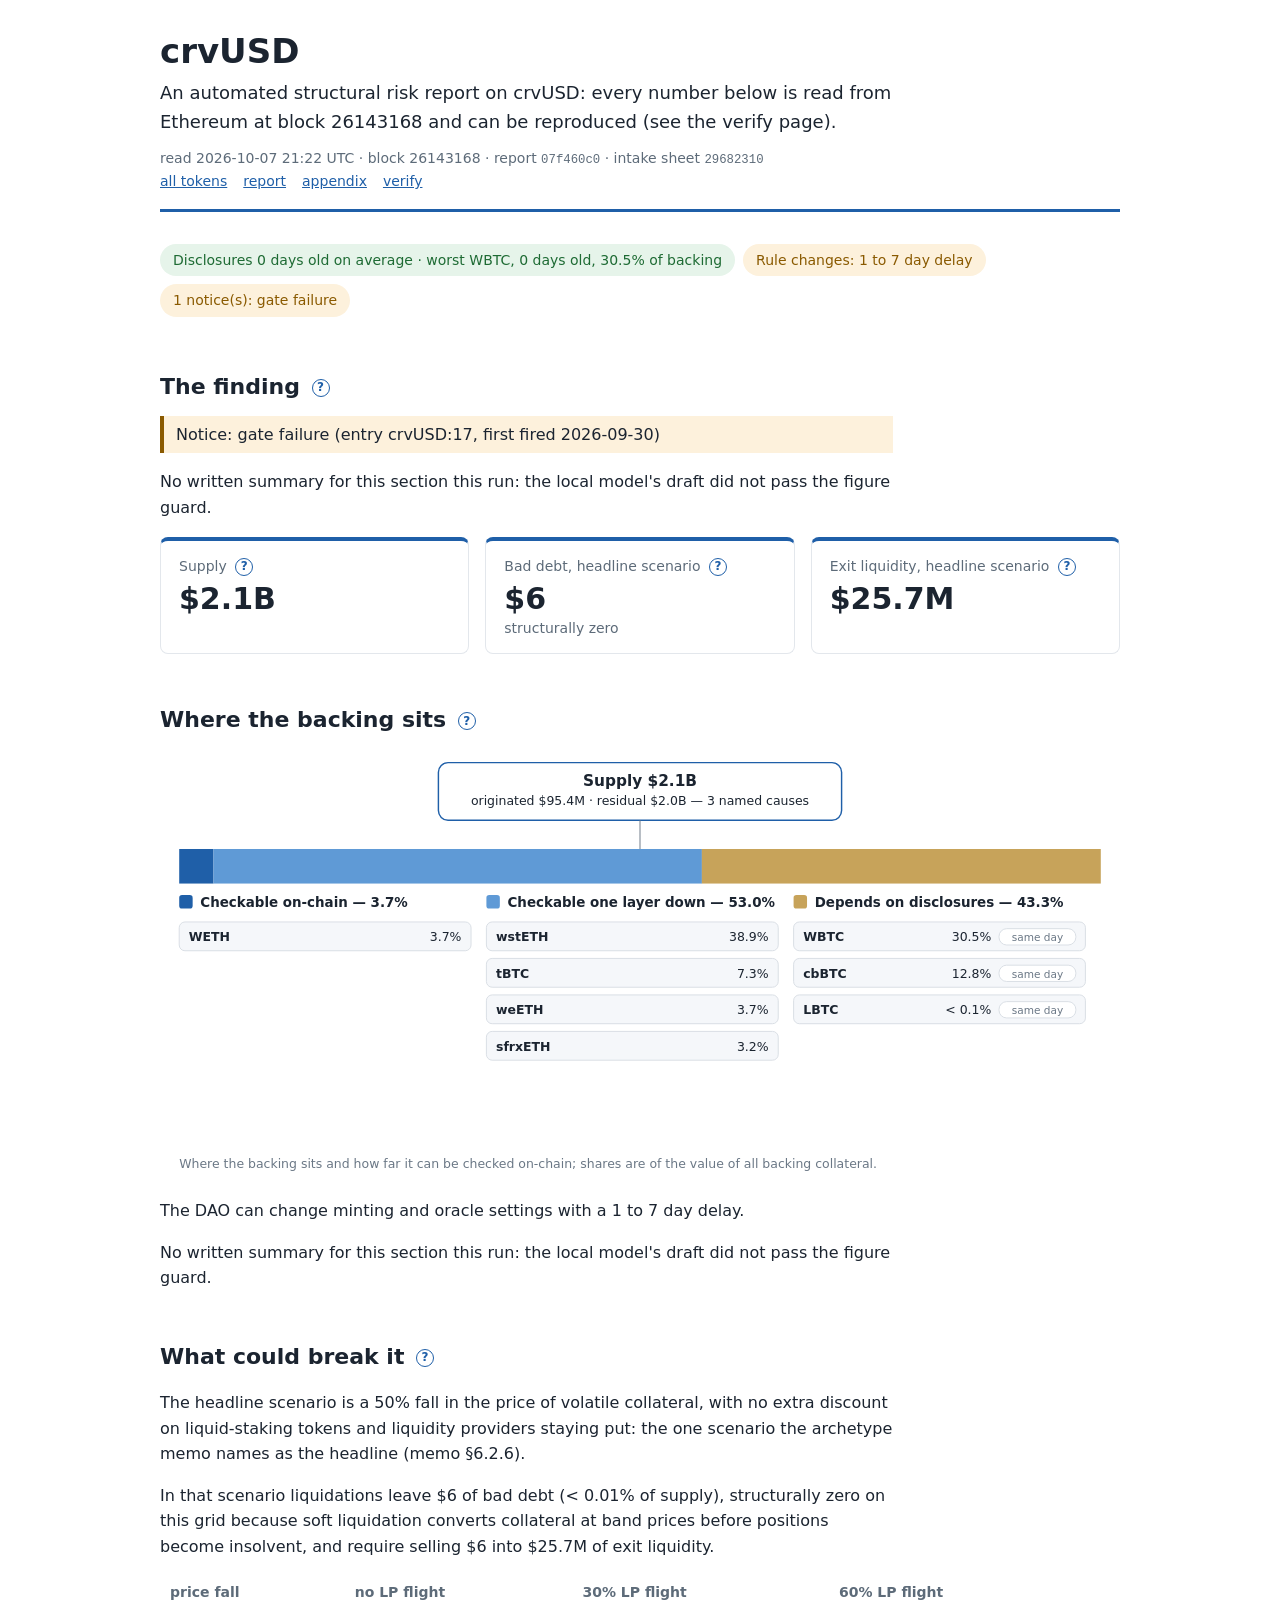
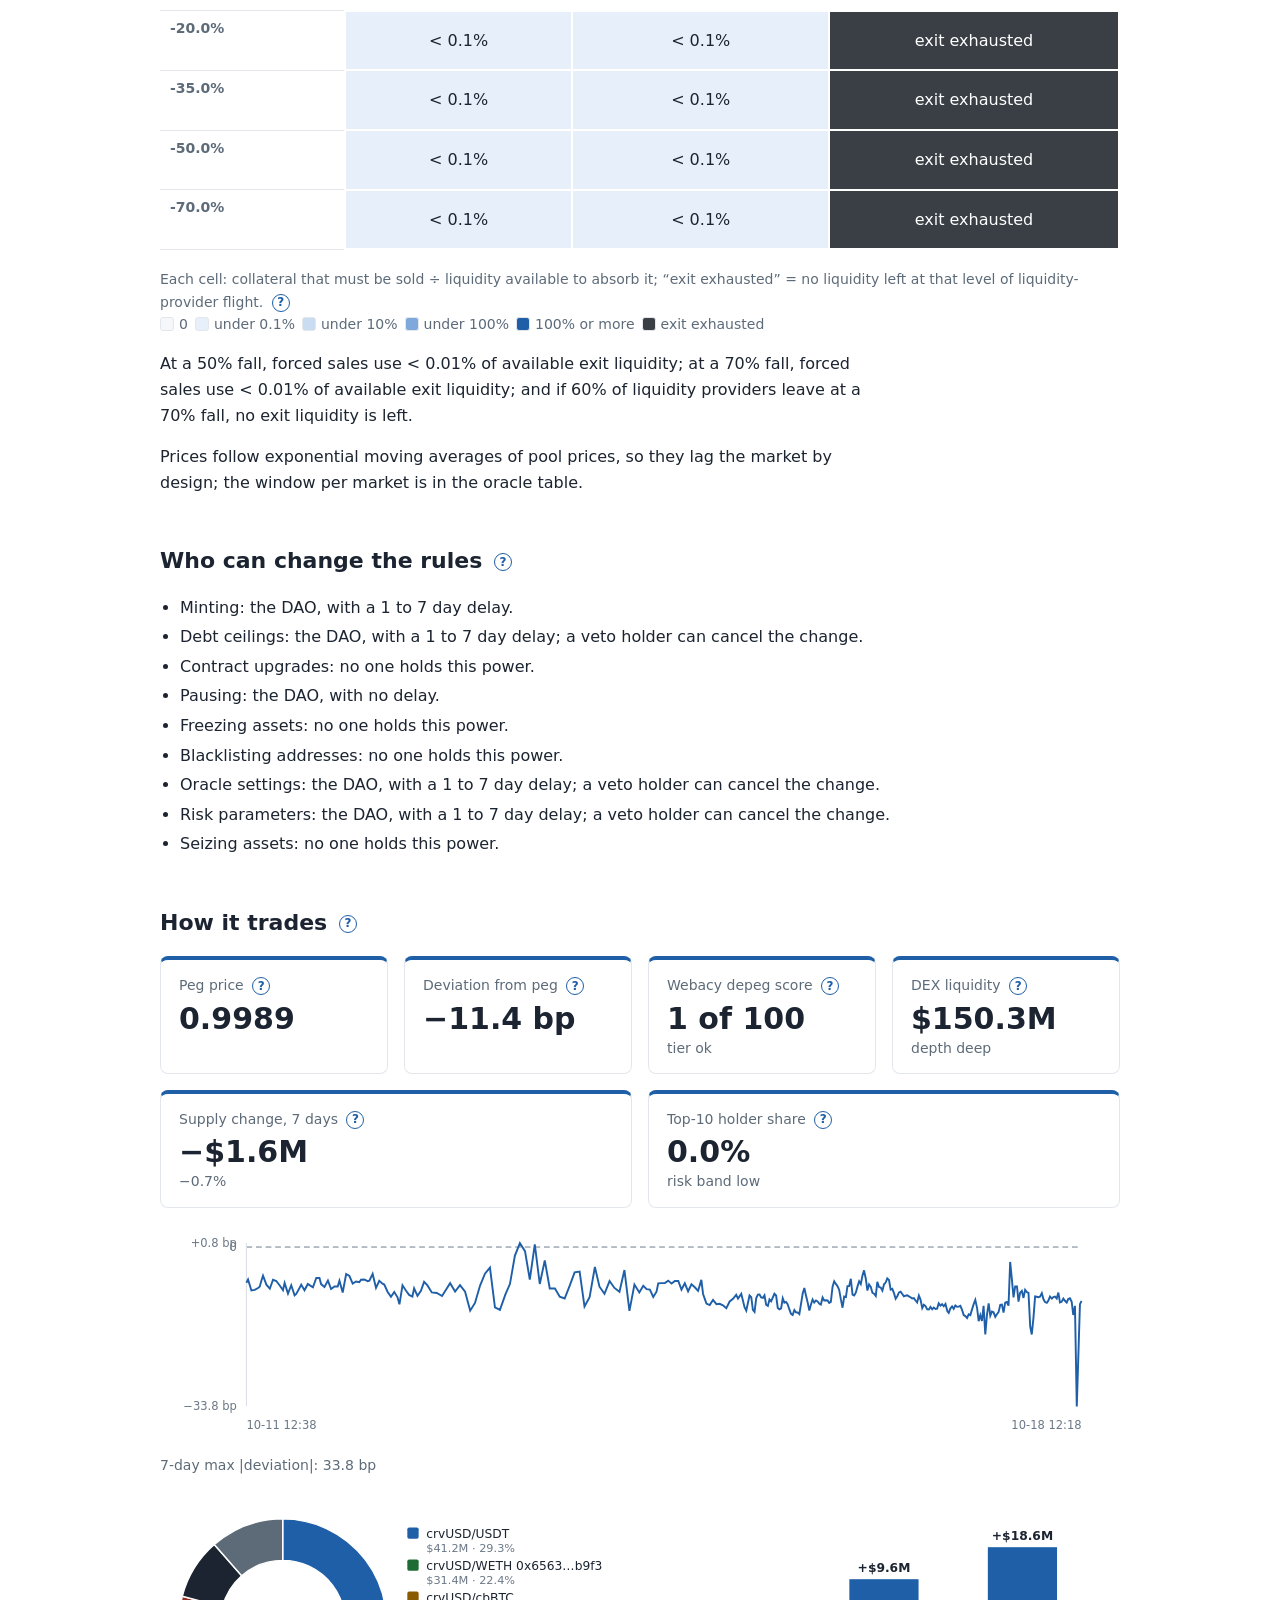
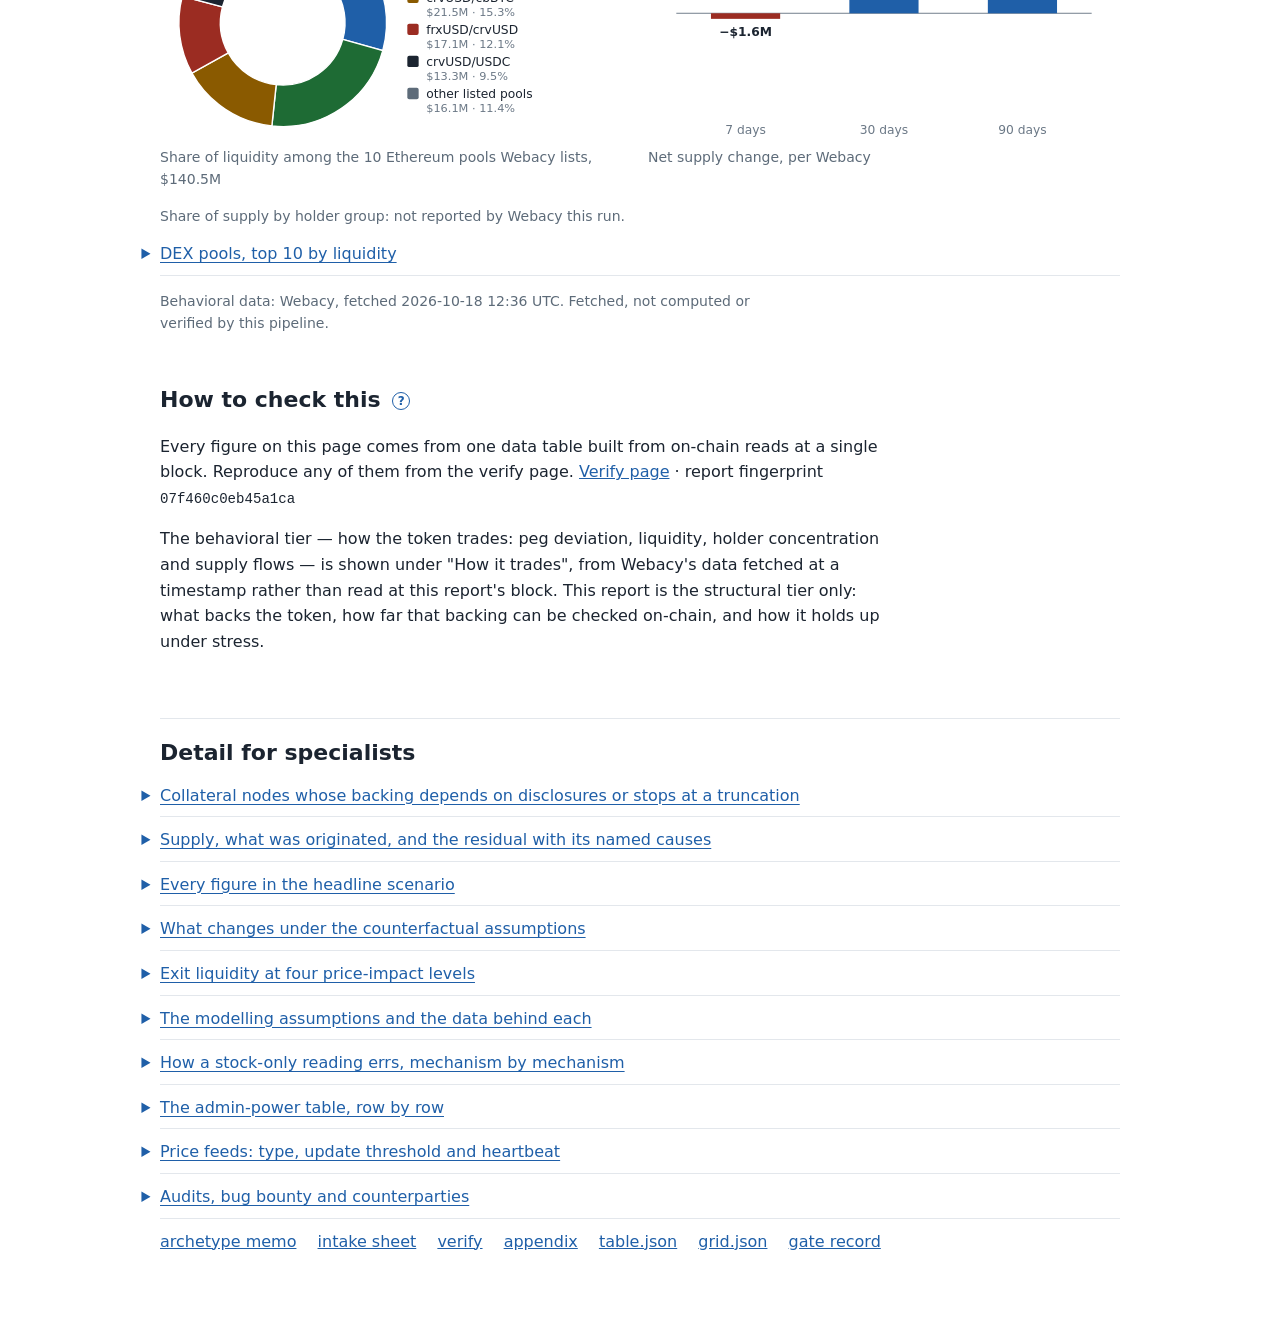
==== out/site/crvUSD/index.html @ 96ef06e9 "chain weekly 20261018T123624Z: site refresh" ====
<!doctype html>
<html lang="en">
<head>
<meta charset="utf-8">
<meta name="viewport" content="width=device-width, initial-scale=1">
<title>crvUSD: structural risk report</title>
<link rel="stylesheet" href="../style.css">
</head>
<body>
<main>
<header class="page">
  <h1>crvUSD</h1>
  <p class="lede">An automated structural risk report on crvUSD: every number below is read from Ethereum at block 26143168 and can be reproduced (see the verify page).</p>
  <div class="meta">
    read 2026-10-07 21:22 UTC · block 26143168 ·
    report <code title="07f460c0eb45a1caf656c9c2dc8396f02d80956b6889c3aa9cc9b297ba7a423b">07f460c0</code> · intake sheet <code>29682310</code>
  </div>
  <nav class="links meta">
    <a href="../index.html">all tokens</a><a href="index.html">report</a><a href="appendix.html">appendix</a><a href="verify.html">verify</a>
  </nav>
</header>





<div class="pills">
<span class="pill green">Disclosures 0 days old on average · worst WBTC, 0 days old, 30.5% of backing</span><span class="pill amber">Rule changes: 1 to 7 day delay</span><span class="pill amber">1 notice(s): gate failure</span>
</div>

<section class="finding" id="finding">
<h2>The finding <span class="tip" tabindex="0" role="button" aria-label="The three figures that summarise this report, read at block 26143168; the written summary arrives with the prose stage.">?<span class="tip-text" role="tooltip">The three figures that summarise this report, read at block 26143168; the written summary arrives with the prose stage.</span></span></h2>
<p class="flag" data-section="—" data-entry="crvUSD:17">Notice: gate failure (entry crvUSD:17, first fired 2026-09-30)</p>

<div class="slot-missing" data-slot="structural_summary"><p>No written summary for this section this run: the local model&#39;s draft did not pass the figure guard.</p></div>
<div class="cards">
  <div class="card"><div class="card-label">Supply <span class="tip" tabindex="0" role="button" aria-label="Every crvUSD in existence at block 26143168: total supply plus any supply bridged by burning on another chain.">?<span class="tip-text" role="tooltip">Every crvUSD in existence at block 26143168: total supply plus any supply bridged by burning on another chain.</span></span></div><div class="card-value" title="supply.supply_ruled">$2.1B</div></div>
  <div class="card"><div class="card-label">Bad debt, headline scenario <span class="tip" tabindex="0" role="button" aria-label="Shortfall left after liquidations in the headline scenario (−50% collateral crash, no LP flight), across the crvUSD mint markets in scope, at block 26143168.">?<span class="tip-text" role="tooltip">Shortfall left after liquidations in the headline scenario (−50% collateral crash, no LP flight), across the crvUSD mint markets in scope, at block 26143168.</span></span></div>
    <div class="card-value" title="headline.m2.bad_debt">$6</div><div class="card-note">structurally zero</div>
    
  </div>
  <div class="card"><div class="card-label">Exit liquidity, headline scenario <span class="tip" tabindex="0" role="button" aria-label="crvUSD that could be sold into the frozen set of exit pools before its price falls 2%, in the headline scenario, at block 26143168.">?<span class="tip-text" role="tooltip">crvUSD that could be sold into the frozen set of exit pools before its price falls 2%, in the headline scenario, at block 26143168.</span></span></div><div class="card-value" title="headline.m3.exit_depth">$25.7M</div></div>
</div>
</section>

<section id="backing">
<h2>Where the backing sits <span class="tip" tabindex="0" role="button" aria-label="The collateral behind crvUSD, across the crvUSD mint markets in scope, split by how far its value can be checked on-chain, at block 26143168.">?<span class="tip-text" role="tooltip">The collateral behind crvUSD, across the crvUSD mint markets in scope, split by how far its value can be checked on-chain, at block 26143168.</span></span></h2>

<figure class="wide tree"><svg xmlns="http://www.w3.org/2000/svg" viewBox="0 0 1000 438" width="100%" role="img" aria-label="verifiability tree" font-family="system-ui, -apple-system, Segoe UI, Roboto, sans-serif"><title>verifiability tree</title><rect x="290" y="10" width="420" height="60" fill="#ffffff" rx="10" stroke="#1f5fa8" stroke-width="1.5"/><text x="500" y="34" font-size="16" text-anchor="middle" fill="#1b2430" font-weight="600">Supply $2.1B</text><text x="500" y="54" font-size="13" text-anchor="middle" fill="#1b2430" font-weight="normal">originated $95.4M · residual $2.0B — 3 named causes</text><line x1="500" y1="70" x2="500" y2="100" stroke="#6b7886"/><rect x="20" y="100" width="35.7" height="36" fill="#1f5fa8"/><rect x="55.7" y="100" width="508.8" height="36" fill="#5f9ad6"/><rect x="564.4" y="100" width="415.6" height="36" fill="#c7a35a"/><rect x="20" y="148" width="14" height="14" fill="#1f5fa8" rx="3"/><text x="42" y="160" font-size="14" text-anchor="start" fill="#1b2430" font-weight="600">Checkable on-chain — 3.7%</text><rect x="20" y="176" width="304" height="30" fill="#f5f7fa" rx="6" stroke="#d9dee4"/><text x="30" y="196" font-size="13" text-anchor="start" fill="#1b2430" font-weight="600">WETH</text><text x="314" y="196" font-size="13" text-anchor="end" fill="#1b2430" font-weight="normal">3.7%</text><rect x="340" y="148" width="14" height="14" fill="#5f9ad6" rx="3"/><text x="362" y="160" font-size="14" text-anchor="start" fill="#1b2430" font-weight="600">Checkable one layer down — 53.0%</text><rect x="340" y="176" width="304" height="30" fill="#f5f7fa" rx="6" stroke="#d9dee4"/><text x="350" y="196" font-size="13" text-anchor="start" fill="#1b2430" font-weight="600">wstETH</text><text x="634" y="196" font-size="13" text-anchor="end" fill="#1b2430" font-weight="normal">38.9%</text><rect x="340" y="214" width="304" height="30" fill="#f5f7fa" rx="6" stroke="#d9dee4"/><text x="350" y="234" font-size="13" text-anchor="start" fill="#1b2430" font-weight="600">tBTC</text><text x="634" y="234" font-size="13" text-anchor="end" fill="#1b2430" font-weight="normal">7.3%</text><rect x="340" y="252" width="304" height="30" fill="#f5f7fa" rx="6" stroke="#d9dee4"/><text x="350" y="272" font-size="13" text-anchor="start" fill="#1b2430" font-weight="600">weETH</text><text x="634" y="272" font-size="13" text-anchor="end" fill="#1b2430" font-weight="normal">3.7%</text><rect x="340" y="290" width="304" height="30" fill="#f5f7fa" rx="6" stroke="#d9dee4"/><text x="350" y="310" font-size="13" text-anchor="start" fill="#1b2430" font-weight="600">sfrxETH</text><text x="634" y="310" font-size="13" text-anchor="end" fill="#1b2430" font-weight="normal">3.2%</text><rect x="660" y="148" width="14" height="14" fill="#c7a35a" rx="3"/><text x="682" y="160" font-size="14" text-anchor="start" fill="#1b2430" font-weight="600">Depends on disclosures — 43.3%</text><rect x="660" y="176" width="304" height="30" fill="#f5f7fa" rx="6" stroke="#d9dee4"/><text x="670" y="196" font-size="13" text-anchor="start" fill="#1b2430" font-weight="600">WBTC</text><text x="866" y="196" font-size="13" text-anchor="end" fill="#1b2430" font-weight="normal">30.5%</text><rect x="874" y="183" width="80" height="17" fill="#ffffff" rx="8" stroke="#d9dee4"/><text x="914" y="196" font-size="11" text-anchor="middle" fill="#6b7886" font-weight="normal">same day</text><rect x="660" y="214" width="304" height="30" fill="#f5f7fa" rx="6" stroke="#d9dee4"/><text x="670" y="234" font-size="13" text-anchor="start" fill="#1b2430" font-weight="600">cbBTC</text><text x="866" y="234" font-size="13" text-anchor="end" fill="#1b2430" font-weight="normal">12.8%</text><rect x="874" y="221" width="80" height="17" fill="#ffffff" rx="8" stroke="#d9dee4"/><text x="914" y="234" font-size="11" text-anchor="middle" fill="#6b7886" font-weight="normal">same day</text><rect x="660" y="252" width="304" height="30" fill="#f5f7fa" rx="6" stroke="#d9dee4"/><text x="670" y="272" font-size="13" text-anchor="start" fill="#1b2430" font-weight="600">LBTC</text><text x="866" y="272" font-size="13" text-anchor="end" fill="#1b2430" font-weight="normal">&lt; 0.1%</text><rect x="874" y="259" width="80" height="17" fill="#ffffff" rx="8" stroke="#d9dee4"/><text x="914" y="272" font-size="11" text-anchor="middle" fill="#6b7886" font-weight="normal">same day</text><text x="20" y="432" font-size="13" text-anchor="start" fill="#6b7886" font-weight="normal">Where the backing sits and how far it can be checked on-chain; shares are of the value of all backing collateral.</text></svg></figure>
<p class="prose">The DAO can change minting and oracle settings with a 1 to 7 day delay.</p>
<div class="slot-missing" data-slot="verifiability_narrative"><p>No written summary for this section this run: the local model&#39;s draft did not pass the figure guard.</p></div>
</section>

<section id="break">
<h2>What could break it <span class="tip" tabindex="0" role="button" aria-label="The headline stress scenario and the grid around it: collateral price falls of 20–70% with liquidity-provider flight of 0–60%, across the crvUSD mint markets in scope, at block 26143168.">?<span class="tip-text" role="tooltip">The headline stress scenario and the grid around it: collateral price falls of 20–70% with liquidity-provider flight of 0–60%, across the crvUSD mint markets in scope, at block 26143168.</span></span></h2>

<p class="prose">The headline scenario is a 50% fall in the price of volatile collateral, with no extra discount on liquid-staking tokens and liquidity providers staying put: the one scenario the archetype memo names as the headline (memo §6.2.6).</p>

<p class="prose">In that scenario liquidations leave $6 of bad debt (&lt; 0.01% of supply), structurally zero on this grid because soft liquidation converts collateral at band prices before positions become insolvent, and require selling $6 into $25.7M of exit liquidity.</p>

<table class="grid wide">
<tr><th>price fall</th><th>no LP flight</th><th>30% LP flight</th><th>60% LP flight</th></tr>
<tr><th>-20.0%</th><td class="s1" title="panel.M1-s20-d0-lp0.m3.ratio">&lt; 0.1%</td><td class="s1" title="panel.M1-s20-d0-lp30.m3.ratio">&lt; 0.1%</td><td class="exhausted" title="panel.M1-s20-d0-lp60.m3.ratio">exit exhausted</td></tr><tr><th>-35.0%</th><td class="s1" title="panel.M1-s35-d0-lp0.m3.ratio">&lt; 0.1%</td><td class="s1" title="panel.M1-s35-d0-lp30.m3.ratio">&lt; 0.1%</td><td class="exhausted" title="panel.M1-s35-d0-lp60.m3.ratio">exit exhausted</td></tr><tr><th>-50.0%</th><td class="s1" title="panel.M1-s50-d0-lp0.m3.ratio">&lt; 0.1%</td><td class="s1" title="panel.M1-s50-d0-lp30.m3.ratio">&lt; 0.1%</td><td class="exhausted" title="panel.M1-s50-d0-lp60.m3.ratio">exit exhausted</td></tr><tr><th>-70.0%</th><td class="s1" title="panel.M1-s70-d0-lp0.m3.ratio">&lt; 0.1%</td><td class="s1" title="panel.M1-s70-d0-lp30.m3.ratio">&lt; 0.1%</td><td class="exhausted" title="panel.M1-s70-d0-lp60.m3.ratio">exit exhausted</td></tr>
</table>
<p class="legend">Each cell: collateral that must be sold ÷ liquidity available to absorb it; “exit exhausted” = no liquidity left at that level of liquidity-provider flight. <span class="tip" tabindex="0" role="button" aria-label="Each cell divides the collateral liquidations must sell by the exit liquidity left in that scenario, across the crvUSD mint markets in scope, at block 26143168; above 100% the sales cannot all be absorbed.">?<span class="tip-text" role="tooltip">Each cell divides the collateral liquidations must sell by the exit liquidity left in that scenario, across the crvUSD mint markets in scope, at block 26143168; above 100% the sales cannot all be absorbed.</span></span><br>
<span class="swatch s0"></span>0&ensp;<span class="swatch s1"></span>under 0.1%&ensp;<span class="swatch s2"></span>under 10%&ensp;<span class="swatch s3"></span>under 100%&ensp;<span class="swatch s4"></span>100% or more&ensp;<span class="swatch exhausted"></span>exit exhausted</p>
<p class="prose">At a 50% fall, forced sales use &lt; 0.01% of available exit liquidity; at a 70% fall, forced sales use &lt; 0.01% of available exit liquidity; and if 60% of liquidity providers leave at a 70% fall, no exit liquidity is left.</p>

<p class="prose">Prices follow exponential moving averages of pool prices, so they lag the market by design; the window per market is in the oracle table.</p>
</section>

<section id="rules">
<h2>Who can change the rules <span class="tip" tabindex="0" role="button" aria-label="Who holds each administrative power over the protocol&#39;s contracts and how long a change takes to take effect, read at block 26143168.">?<span class="tip-text" role="tooltip">Who holds each administrative power over the protocol&#39;s contracts and how long a change takes to take effect, read at block 26143168.</span></span></h2>
<ul class="plain"><li>Minting: the DAO, with a 1 to 7 day delay.</li><li>Debt ceilings: the DAO, with a 1 to 7 day delay; a veto holder can cancel the change.</li><li>Contract upgrades: no one holds this power.</li><li>Pausing: the DAO, with no delay.</li><li>Freezing assets: no one holds this power.</li><li>Blacklisting addresses: no one holds this power.</li><li>Oracle settings: the DAO, with a 1 to 7 day delay; a veto holder can cancel the change.</li><li>Risk parameters: the DAO, with a 1 to 7 day delay; a veto holder can cancel the change.</li><li>Seizing assets: no one holds this power.</li></ul>
</section>

<!-- behavioral:begin -->
<section class="behavioral" id="behavioral">
<h2>How it trades <span class="tip" tabindex="0" role="button" aria-label="Webacy&#x27;s view of how this token trades, fetched at the time shown under the chart; not read at this report&#x27;s block and not verified by this pipeline.">?<span class="tip-text" role="tooltip">Webacy&#x27;s view of how this token trades, fetched at the time shown under the chart; not read at this report&#x27;s block and not verified by this pipeline.</span></span></h2>
<div class="cards">
  <div class="card"><div class="card-label">Peg price <span class="tip" tabindex="0" role="button" aria-label="Webacy&#x27;s latest price for the token, against its $1 peg.">?<span class="tip-text" role="tooltip">Webacy&#x27;s latest price for the token, against its $1 peg.</span></span></div><div class="card-value">0.9989</div></div>
  <div class="card"><div class="card-label">Deviation from peg <span class="tip" tabindex="0" role="button" aria-label="How far that price sits from the peg, in basis points (100 bp = 1%).">?<span class="tip-text" role="tooltip">How far that price sits from the peg, in basis points (100 bp = 1%).</span></span></div><div class="card-value">−11.4 bp</div></div>
  <div class="card"><div class="card-label">Webacy depeg score <span class="tip" tabindex="0" role="button" aria-label="Webacy&#x27;s 0–100 depeg risk score; higher is riskier. Its tiers: ok 0–24, watch 25–49, warning 50–69, critical 70–100.">?<span class="tip-text" role="tooltip">Webacy&#x27;s 0–100 depeg risk score; higher is riskier. Its tiers: ok 0–24, watch 25–49, warning 50–69, critical 70–100.</span></span></div><div class="card-value">1 of 100</div><div class="card-note">tier ok</div></div>
  <div class="card"><div class="card-label">DEX liquidity <span class="tip" tabindex="0" role="button" aria-label="Liquidity Webacy counts for the token across decentralised-exchange pools, with its depth tier.">?<span class="tip-text" role="tooltip">Liquidity Webacy counts for the token across decentralised-exchange pools, with its depth tier.</span></span></div><div class="card-value">$150.3M</div><div class="card-note">depth deep</div></div>
  <div class="card"><div class="card-label">Supply change, 7 days <span class="tip" tabindex="0" role="button" aria-label="Net tokens minted less burned over seven days, per Webacy; the % is of Webacy&#x27;s circulating supply 7 days earlier ($243.4M).">?<span class="tip-text" role="tooltip">Net tokens minted less burned over seven days, per Webacy; the % is of Webacy&#x27;s circulating supply 7 days earlier ($243.4M).</span></span></div><div class="card-value">−$1.6M</div><div class="card-note">−0.7%</div></div>
  <div class="card"><div class="card-label">Top-10 holder share <span class="tip" tabindex="0" role="button" aria-label="Share of supply held by the ten largest organic holders, with exchanges, bridges, pools and protocol contracts excluded, with Webacy&#x27;s risk band.">?<span class="tip-text" role="tooltip">Share of supply held by the ten largest organic holders, with exchanges, bridges, pools and protocol contracts excluded, with Webacy&#x27;s risk band.</span></span></div><div class="card-value">0.0%</div><div class="card-note">risk band low</div></div>
</div>
<figure class="wide"><svg xmlns="http://www.w3.org/2000/svg" viewBox="0 0 1000 240" width="100%" role="img" aria-label="Peg deviation over seven days, in basis points" font-family="system-ui, -apple-system, Segoe UI, Roboto, sans-serif"><title>Peg deviation over seven days, in basis points</title><text x="80" y="24" font-size="12" text-anchor="end" fill="#6b7886" font-weight="normal">+0.8 bp</text><text x="80" y="28" font-size="12" text-anchor="end" fill="#6b7886" font-weight="normal">0</text><text x="80" y="194" font-size="12" text-anchor="end" fill="#6b7886" font-weight="normal">−33.8 bp</text><line x1="90" y1="24" x2="960" y2="24" stroke="#6b7886" stroke-dasharray="6 4"/><line x1="90" y1="20" x2="90" y2="190" stroke="#d9dee4"/><polyline points="90,61.2 91.7,57.8 95.2,69.2 98.7,68.7 102.1,66.7 103.8,65.4 105.6,59.2 107.3,53.9 110.8,63.2 114.4,67.4 117.7,58.1 121.1,59.4 124.7,64.1 128.1,68.9 129.8,61.3 133.3,72.5 136.7,63.8 140.2,74.3 141.9,72.8 145.3,66.7 147.1,63.2 150.5,69 154,62.5 155.8,63.7 159.3,66 162.8,56.2 166.1,56.2 167.8,62.6 171.3,65.6 174.9,59 178.2,67.7 181.7,65 185.1,65.1 186.9,59 190.3,71.4 193.9,52.1 197.3,54.2 200.7,62.1 204.2,59.9 207.6,60.7 209.4,58 212.8,57.8 216.3,59.5 218.1,59.1 221.5,52 225,66.6 228.4,59.2 231.8,62.2 233.6,63.1 237,70.5 240.6,75.8 244,70.9 247.4,76.4 249.4,83.7 252.6,63.9 256.1,69.3 259.5,73.9 262.9,75.6 264.7,67.1 268.2,74.9 271.8,69.7 275.1,60.3 278.6,64 283.1,71.3 288.3,71.9 293.8,75 298.7,67.1 302.2,61.6 307.4,70.3 312.5,63.7 317.8,70.6 323.1,90.3 328.1,82.2 333.4,64.1 338.5,51.8 343.7,45.5 348.9,86.8 354.1,89.5 359.8,73.3 364.5,62.6 369.7,32.9 374.9,20 380.2,28.3 385.2,57.9 390.4,21.3 395.6,62.5 400.8,37.9 406,67.2 411.4,67.1 416.4,75.8 421.5,77.6 426.7,64.4 431.9,50.4 437.1,49.6 442.2,86 447.5,76.3 453,44.8 457.8,65.3 463,72.7 468.3,59.4 473.4,66.6 478.6,70.6 483.8,48 489,90.5 494.2,63.1 499.3,71.3 503.4,64.4 506.9,67.9 510.3,68.3 513.8,76 517.2,70.5 519,61.8 522.4,61.6 525.9,61.6 529.4,59 532.9,62.1 536.3,59.4 539.9,59.3 543.2,68.3 546.7,61.8 550.1,70.1 553.6,62.9 557.1,65.9 560.5,69.7 563.9,58.2 565.7,72.9 569.2,82.9 572.6,84.5 576.1,79.1 579.6,83.5 583,83.1 586.4,84.7 589.9,87.7 593.4,80.7 596.9,77.9 600.2,73.8 602.1,77.7 605.5,72.8 608.9,86.6 610.7,90.2 614.1,74.5 615.9,76.3 617.6,89.5 619.3,91.6 621.1,77.1 622.8,73.6 624.5,73.5 626.2,76.5 628.1,76.9 629.7,74.3 631.4,84.1 633.2,85.4 634.9,78.7 636.6,80.5 638.3,76.7 640,72.7 641.8,74.5 643.5,87.4 645.2,88.8 647,87.8 648.7,77.3 650.4,81.9 652.1,81.2 653.8,83.6 655.6,89 657.3,93.6 659,94.8 660.8,89.7 662.5,92 664.2,92.2 666,93.9 667.7,83.5 669.5,72.3 671.2,66.6 672.9,74.4 674.7,81.9 676.4,90.2 678,84.1 679.8,78.6 681.5,81.9 683.3,79.7 685,80.6 686.8,83.1 688.4,83.9 690.2,76.5 691.9,79.7 693.7,79.5 695.4,79.7 697.1,82.2 698.8,81.2 700.6,65.3 702.3,59.7 704,62.4 705.8,64.9 707.5,68.7 709.2,78.3 711,87.2 712.7,75.6 714.5,76.1 716.1,64.7 717.9,64.7 719.6,57.1 721.4,73.5 723.1,74.4 724.8,71.6 726.6,65 728.3,59.7 730,62.6 731.7,54 733.4,48.3 735.2,57 736.9,69.4 738.6,63 740.4,65.6 742.1,71.6 743.8,72.6 745.6,75 747.2,60.3 749,65.7 750.8,66.2 752.5,69.4 754.2,62.8 755.9,61 757.6,56.7 759.4,58.3 761.1,68.3 762.8,67.5 764.6,72 766.3,77.8 768,75.2 769.8,71.3 771.5,70.5 773.2,72.9 774.9,75.3 776.7,74.7 778.4,74.2 780.1,75.4 781.8,76.3 783.6,77.6 785.3,77.2 787,79.7 788.7,81.7 790.5,74.6 792.2,78.8 794,87.5 795.7,84.1 797.4,85.5 799.2,89 800.9,89.1 802.6,86.4 804.4,88.9 806.1,87.1 807.8,88.5 809.5,88.1 811.2,82.7 813,85.1 814.7,83.6 816.4,85.7 818.2,83.3 820.2,91 821.6,92.6 823.3,88.1 825.1,85.8 826.8,88.3 828.5,84.9 830.3,86.3 832,86.1 833.7,85.2 835.5,89.5 837.2,94.9 838.9,95.9 840.7,97.9 842.4,94.1 844.1,94.9 845.8,89.2 847.6,83.5 849.3,79 851.2,87.8 852.8,101.3 854.5,95 856.2,100.9 857.9,85.2 859.7,115 861.4,95 863.2,82.7 864.9,95.5 866.6,91.2 868.3,92 870.1,96.7 871.8,94 873.5,91.8 875.3,84.2 877,83.9 878.7,92.2 880.4,81.9 882.1,81.3 883.9,85 885.6,39.5 887.4,57.7 889.1,76.4 890.8,65 892.7,65.1 894.3,80.9 896,71.5 897.8,69.7 899.5,77 901.2,68.5 903.1,71.1 904.7,71.8 906.5,106.8 908.1,115.1 909.8,98.5 911.6,75.5 913.3,75.8 915,76.2 916.7,75.8 918.6,72 920.2,78.2 921.9,81.3 923.8,82.1 925.4,79.8 927.1,75.5 929,77.7 930.6,76.1 932.3,75.7 934.1,77.7 935.8,71.4 937.5,81.8 939.2,81.1 941,77.6 942.7,80 944.5,81.8 946.1,78.2 947.9,77.4 949.7,81 951.3,94.8 953.1,85.3 955,190 958.3,83.5 960,80.2" fill="none" stroke="#1f5fa8" stroke-width="2"/><text x="90" y="214" font-size="12" text-anchor="start" fill="#6b7886" font-weight="normal">10-11 12:38</text><text x="960" y="214" font-size="12" text-anchor="end" fill="#6b7886" font-weight="normal">10-18 12:18</text></svg><figcaption>7-day max |deviation|: 33.8 bp</figcaption></figure>
<div style="display:flex;flex-wrap:wrap;gap:16px;align-items:flex-start">
<figure style="flex:1 1 420px;min-width:0;margin:0"><svg xmlns="http://www.w3.org/2000/svg" viewBox="0 0 500 260" width="100%" role="img" aria-label="Liquidity by Ethereum DEX pool" font-family="system-ui, -apple-system, Segoe UI, Roboto, sans-serif"><title>Liquidity by Ethereum DEX pool</title><path d="M130,20 A110,110 0 0 1 236,159.5 L193.6,147.7 A66,66 0 0 0 130,64 Z" fill="#1f5fa8" stroke="#ffffff" stroke-width="1.5"/><path d="M236,159.5 A110,110 0 0 1 118.5,239.4 L123.1,195.6 A66,66 0 0 0 193.6,147.7 Z" fill="#1e6b34" stroke="#ffffff" stroke-width="1.5"/><path d="M118.5,239.4 A110,110 0 0 1 33.8,183.3 L72.3,162 A66,66 0 0 0 123.1,195.6 Z" fill="#8a5a00" stroke="#ffffff" stroke-width="1.5"/><path d="M33.8,183.3 A110,110 0 0 1 23.6,102 L66.2,113.2 A66,66 0 0 0 72.3,162 Z" fill="#9b2c22" stroke="#ffffff" stroke-width="1.5"/><path d="M23.6,102 A110,110 0 0 1 57.5,47.2 L86.5,80.3 A66,66 0 0 0 66.2,113.2 Z" fill="#1b2430" stroke="#ffffff" stroke-width="1.5"/><path d="M57.5,47.2 A110,110 0 0 1 130,20 L130,64 A66,66 0 0 0 86.5,80.3 Z" fill="#5d6b79" stroke="#ffffff" stroke-width="1.5"/><rect x="262" y="29" width="12" height="12" fill="#1f5fa8" rx="2"/><text x="282" y="40" font-size="13" text-anchor="start" fill="#1b2430" font-weight="normal">crvUSD/USDT</text><text x="282" y="55" font-size="12" text-anchor="start" fill="#6b7886" font-weight="normal">$41.2M · 29.3%</text><rect x="262" y="63" width="12" height="12" fill="#1e6b34" rx="2"/><text x="282" y="74" font-size="13" text-anchor="start" fill="#1b2430" font-weight="normal">crvUSD/WETH 0x6563…b9f3</text><text x="282" y="89" font-size="12" text-anchor="start" fill="#6b7886" font-weight="normal">$31.4M · 22.4%</text><rect x="262" y="97" width="12" height="12" fill="#8a5a00" rx="2"/><text x="282" y="108" font-size="13" text-anchor="start" fill="#1b2430" font-weight="normal">crvUSD/cbBTC</text><text x="282" y="123" font-size="12" text-anchor="start" fill="#6b7886" font-weight="normal">$21.5M · 15.3%</text><rect x="262" y="131" width="12" height="12" fill="#9b2c22" rx="2"/><text x="282" y="142" font-size="13" text-anchor="start" fill="#1b2430" font-weight="normal">frxUSD/crvUSD</text><text x="282" y="157" font-size="12" text-anchor="start" fill="#6b7886" font-weight="normal">$17.1M · 12.1%</text><rect x="262" y="165" width="12" height="12" fill="#1b2430" rx="2"/><text x="282" y="176" font-size="13" text-anchor="start" fill="#1b2430" font-weight="normal">crvUSD/USDC</text><text x="282" y="191" font-size="12" text-anchor="start" fill="#6b7886" font-weight="normal">$13.3M · 9.5%</text><rect x="262" y="199" width="12" height="12" fill="#5d6b79" rx="2"/><text x="282" y="210" font-size="13" text-anchor="start" fill="#1b2430" font-weight="normal">other listed pools</text><text x="282" y="225" font-size="12" text-anchor="start" fill="#6b7886" font-weight="normal">$16.1M · 11.4%</text></svg><figcaption>Share of liquidity among the 10 Ethereum pools Webacy lists, $140.5M</figcaption></figure>
<figure style="flex:1 1 420px;min-width:0;margin:0"><svg xmlns="http://www.w3.org/2000/svg" viewBox="0 0 500 260" width="100%" role="img" aria-label="Net supply change by window" font-family="system-ui, -apple-system, Segoe UI, Roboto, sans-serif"><title>Net supply change by window</title><line x1="30" y1="120" x2="470" y2="120" stroke="#6b7886"/><rect x="66.7" y="120" width="73.3" height="5.9" fill="#9b2c22"/><text x="103.3" y="143.9" font-size="13" text-anchor="middle" fill="#1b2430" font-weight="600">−$1.6M</text><text x="103.3" y="248" font-size="13" text-anchor="middle" fill="#6b7886" font-weight="normal">7 days</text><rect x="213.3" y="83.9" width="73.3" height="36.1" fill="#1f5fa8"/><text x="250" y="75.9" font-size="13" text-anchor="middle" fill="#1b2430" font-weight="600">+$9.6M</text><text x="250" y="248" font-size="13" text-anchor="middle" fill="#6b7886" font-weight="normal">30 days</text><rect x="360" y="50" width="73.3" height="70" fill="#1f5fa8"/><text x="396.7" y="42" font-size="13" text-anchor="middle" fill="#1b2430" font-weight="600">+$18.6M</text><text x="396.7" y="248" font-size="13" text-anchor="middle" fill="#6b7886" font-weight="normal">90 days</text></svg><figcaption>Net supply change, per Webacy</figcaption></figure>
</div>
<p class="meta holder-unreported">Share of supply by holder group: not reported by Webacy this run.</p>
<details class="markets"><summary>DEX pools, top 10 by liquidity</summary>
<table class="striped"><tr><th class="num">#</th><th>DEX</th><th>pair</th><th class="num">liquidity</th><th class="num">24h volume</th><th>pool</th></tr>
<tr><td class="num">1</td><td>Curve</td><td>crvUSD/USDT</td><td class="num">$41.2M</td><td class="num">$1.2M</td><td><code title="0x390f3595bca2df7d23783dfd126427cceb997bf4">0x390f…7bf4</code></td></tr>
<tr><td class="num">2</td><td>Curve</td><td>crvUSD/WETH</td><td class="num">$31.4M</td><td class="num">$983.6k</td><td><code title="0x656341ef90b622c6634e0573772ffb7f3669b9f3">0x6563…b9f3</code></td></tr>
<tr><td class="num">3</td><td>Curve</td><td>crvUSD/cbBTC</td><td class="num">$21.5M</td><td class="num">$23</td><td><code title="0x83f24023d15d835a213df24fd309c47dab5beb32">0x83f2…eb32</code></td></tr>
<tr><td class="num">4</td><td>Curve</td><td>frxUSD/crvUSD</td><td class="num">$17.1M</td><td class="num">$164.4k</td><td><code title="0x13e12bb0e6a2f1a3d6901a59a9d585e89a6243e1">0x13e1…43e1</code></td></tr>
<tr><td class="num">5</td><td>Curve</td><td>crvUSD/USDC</td><td class="num">$13.3M</td><td class="num">$747.6k</td><td><code title="0x4dece678ceceb27446b35c672dc7d61f30bad69e">0x4dec…d69e</code></td></tr>
<tr><td class="num">6</td><td>Curve</td><td>crvUSD/WBTC</td><td class="num">$6.3M</td><td class="num">$3.4k</td><td><code title="0xd9ff8396554a0d18b2cfbec53e1979b7ecce8373">0xd9ff…8373</code></td></tr>
<tr><td class="num">7</td><td>Curve</td><td>crvUSD/tBTC/wstETH</td><td class="num">$3.1M</td><td class="num">$62.6k</td><td><code title="0x2889302a794da87fbf1d6db415c1492194663d13">0x2889…3d13</code></td></tr>
<tr><td class="num">8</td><td>Curve</td><td>tBTC/crvUSD</td><td class="num">$3.1M</td><td class="num">$13.7k</td><td><code title="0x2889302a794da87fbf1d6db415c1492194663d13-0xf939e0a03fb07f59a73314e73794be0e57ac1b4e-0x18084fba666a33d37592fa2633fd49a74dd93a88">0x2889…3a88</code></td></tr>
<tr><td class="num">9</td><td>Curve</td><td>CRV/crvUSD</td><td class="num">$1.8M</td><td class="num">$453.9k</td><td><code title="0x4ebdf703948ddcea3b11f675b4d1fba9d2414a14-0xf939e0a03fb07f59a73314e73794be0e57ac1b4e-0xd533a949740bb3306d119cc777fa900ba034cd52">0x4ebd…cd52</code></td></tr>
<tr><td class="num">10</td><td>Curve</td><td>crvUSD/WETH</td><td class="num">$1.8M</td><td class="num">$90.9k</td><td><code title="0x4ebdf703948ddcea3b11f675b4d1fba9d2414a14-0xf939e0a03fb07f59a73314e73794be0e57ac1b4e-0xc02aaa39b223fe8d0a0e5c4f27ead9083c756cc2">0x4ebd…6cc2</code></td></tr>
</table></details>
<p class="meta attribution">Behavioral data: Webacy, fetched 2026-10-18 12:36 UTC. Fetched, not computed or verified by this pipeline.</p>
</section>
<!-- behavioral:end -->
<section id="check">
<h2>How to check this <span class="tip" tabindex="0" role="button" aria-label="Every figure is pinned to block 26143168; the verify page lists the calls that reproduce them.">?<span class="tip-text" role="tooltip">Every figure is pinned to block 26143168; the verify page lists the calls that reproduce them.</span></span></h2>
<p class="prose">Every figure on this page comes from one data table built from on-chain reads at a single block. Reproduce any of them from the verify page. <a href="verify.html">Verify page</a> · report fingerprint <code title="07f460c0eb45a1caf656c9c2dc8396f02d80956b6889c3aa9cc9b297ba7a423b">07f460c0eb45a1ca</code></p>
<p class="prose">The behavioral tier — how the token trades: peg deviation, liquidity, holder concentration and supply flows — is shown under "How it trades", from Webacy's data fetched at a timestamp rather than read at this report's block. This report is the structural tier only: what backs the token, how far that backing can be checked on-chain, and how it holds up under stress.</p>
</section>


<h2 class="specialists">Detail for specialists</h2>

<details id="tree-nodes"><summary>Collateral nodes whose backing depends on disclosures or stops at a truncation</summary>


<table class="striped"><tr><th>disclosure-dependent node</th><th>last disclosure</th><th class="num">days old</th><th class="num">share of backing</th></tr>

<tr><td>WBTC</td><td>2026-10-07</td><td class="num">0</td><td class="num" title="verif.staleness.0x2260fac5e5542a773aa44fbcfedf7c193bc2c599.share">30.5%</td></tr>

<tr><td>cbBTC</td><td>2026-10-07</td><td class="num">0</td><td class="num" title="verif.staleness.0xcbb7c0000ab88b473b1f5afd9ef808440eed33bf.share">12.8%</td></tr>

<tr><td>LBTC</td><td>2026-10-07</td><td class="num">0</td><td class="num" title="verif.staleness.0x8236a87084f8b84306f72007f36f2618a5634494.share">&lt; 0.1%</td></tr>
</table>


</details>

<details id="supply"><summary>Supply, what was originated, and the residual with its named causes</summary>
<table class="striped">
<tr><th>figure</th><th class="num">value</th></tr>
<tr><td>supply</td><td class="num" title="supply.supply_ruled">2,104,809,204.98</td></tr>
<tr><td>originated supply</td><td class="num" title="supply.origination_sum">95,408,964.65</td></tr>
<tr><td>supply the tree covers</td><td class="num" title="tree.root.backed_supply">95,408,964.65</td></tr>
<tr><td>residual (supply − originated)</td><td class="num" title="supply.residual">2,009,400,240.33</td></tr>

<tr><td>· non-mint-market minting facilitators enumerated from `SetDebtCeiling` history — the lend factories (zero ceilings, confirmed non-originating), the FlashLender, the FastBridgeVaults, and an unclassified minting factory (`0x370a449f…`, verified name Factory) pending perimeter re-ruling; amount = held + deployed (ceiling − held, floor 0) (17)</td><td class="num" title="supply.family.0.total">1,060,650,000.01</td></tr>

<tr><td>· mint-controller pre-mint inventory (9)</td><td class="num" title="supply.family.1.total">645,331,592.19</td></tr>

<tr><td>· PegKeeper undrawn inventory (5)</td><td class="num" title="supply.family.2.total">303,418,648.14</td></tr>

<tr><td>unexplained after named causes</td><td class="num" title="supply.residual_unexplained">-0.0092</td></tr>
<tr><td>stabilizer debt ÷ supply</td><td class="num" title="supply.stabilizer_over_supply">1.0%</td></tr>
<tr><td>protocol stabilizer debt</td><td class="num" title="stabilizer.slice.debt">20,581,351.86 (1.0% of supply)</td></tr>
<tr><td>ceiling aggregate: the upper bound of the protocol stabilizer slice</td><td class="num" title="stabilizer.slice.ceiling_aggregate">324,000,000.00 (15.4% of supply)</td></tr>

</table>

<table class="striped"><tr><th>stabilizer operation</th><th class="num">ceiling</th><th class="num">utilization</th><th class="num">net position value</th></tr>

<tr><td><code>0x9201da…e340</code></td><td class="num">135,000,000.00</td><td class="num">0</td><td class="num">0</td></tr>

<tr><td><code>0xfb726f…f9f3</code></td><td class="num">135,000,000.00</td><td class="num">15.2%</td><td class="num">10,035,540.33</td></tr>

<tr><td><code>0x3fa20e…e09c</code></td><td class="num">45,000,000.00</td><td class="num">0</td><td class="num">0</td></tr>

<tr><td><code>0x338cb2…1f9d</code></td><td class="num">9,000,000.00</td><td class="num">0</td><td class="num">0</td></tr>

<tr><td><code>0x53876b…c50b</code></td><td class="num">0</td><td class="num">—</td><td class="num">0</td></tr>
</table>
<p class="meta">Net position of each stabilizer operation: pro-cyclical, non-credited; valued at par.</p>




<details class="inner"><summary>non-mint-market minting facilitators enumerated from `SetDebtCeiling` history — the lend factories (zero ceilings, confirmed non-originating), the FlashLender, the FastBridgeVaults, and an unclassified minting factory (`0x370a449f…`, verified name Factory) pending perimeter re-ruling; amount = held + deployed (ceiling − held, floor 0)</summary>
<table class="striped"><tr><th>address</th><th class="num">amount</th></tr>

<tr><td><code>0x0a05ff…97d3</code></td><td class="num" title="supply.cause.0x0a05ff644878b908ef8eb29542aa88c07d9797d3.amount">0</td></tr>

<tr><td><code>0x0b502e…c820</code></td><td class="num" title="supply.cause.0x0b502e48e950095d93e8b739ad146c72b4f6c820.amount">0</td></tr>

<tr><td><code>0x1ef89e…ccae</code></td><td class="num" title="supply.cause.0x1ef89ed0edd93d1ec09e4c07373f69c49f4dccae.amount">0</td></tr>

<tr><td><code>0x26de78…9ee1</code></td><td class="num" title="supply.cause.0x26de7861e213a5351f6ed767d00e0839930e9ee1.amount">30,000,000.01</td></tr>

<tr><td><code>0x370a44…00c0</code></td><td class="num" title="supply.cause.0x370a449febb9411c95bf897021377fe0b7d100c0.amount">1,000,000,000.00</td></tr>

<tr><td><code>0x503e1b…91f8</code></td><td class="num" title="supply.cause.0x503e1bf274e7a6c64152395ae8eb57ec391f91f8.amount">0</td></tr>

<tr><td><code>0x5b49b9…a4c6</code></td><td class="num" title="supply.cause.0x5b49b9add1ecfe53e19cc2cfc8a33127cd6ba4c6.amount">0</td></tr>

<tr><td><code>0x5ef620…b9ec</code></td><td class="num" title="supply.cause.0x5ef620631aa46e7d2f6f963b6be4f6823521b9ec.amount">150,000.00</td></tr>

<tr><td><code>0x68e31e…21ca</code></td><td class="num" title="supply.cause.0x68e31e1edd641b13caeab1ac1be661b19cc021ca.amount">0</td></tr>

<tr><td><code>0x6b765d…c345</code></td><td class="num" title="supply.cause.0x6b765d07cf966c745b340adca67749fe75b5c345.amount">0</td></tr>

<tr><td><code>0x97d024…e937</code></td><td class="num" title="supply.cause.0x97d024859b68394122b3d0bb407dd7299cc8e937.amount">200,000.00</td></tr>

<tr><td><code>0xa7a4bb…299b</code></td><td class="num" title="supply.cause.0xa7a4bb50af91f90b6feb3388e7f8286af45b299b.amount">0</td></tr>

<tr><td><code>0xaa3467…ae22</code></td><td class="num" title="supply.cause.0xaa346781ddd7009caa644a4980f044c50cd2ae22.amount">0</td></tr>

<tr><td><code>0xadb10d…843d</code></td><td class="num" title="supply.cause.0xadb10d2d5a95e58ddb1a0744a0d2d7b55db7843d.amount">300,000.00</td></tr>

<tr><td><code>0xd99391…afff</code></td><td class="num" title="supply.cause.0xd99391df68cdb38a89828a6d51f3976e3e76afff.amount">30,000,000.00</td></tr>

<tr><td><code>0xe7cd2b…c5c8</code></td><td class="num" title="supply.cause.0xe7cd2b4eb1d98cd6a4a48b6071d46401ac7dc5c8.amount">0</td></tr>

<tr><td><code>0xff7846…92bf</code></td><td class="num" title="supply.cause.0xff78468340ee322ed63c432bf74d817742b392bf.amount">0</td></tr>
</table></details>

<details class="inner"><summary>mint-controller pre-mint inventory</summary>
<table class="striped"><tr><th>address</th><th class="num">amount</th></tr>

<tr><td><code>0x100daa…c6ce</code></td><td class="num" title="supply.cause.0x100daa78fc509db39ef7d04de0c1abd299f4c6ce.amount">120,081,161.68</td></tr>

<tr><td><code>0x1c91da…e704</code></td><td class="num" title="supply.cause.0x1c91da0223c763d2e0173243eadaa0a2ea47e704.amount">44,018,932.71</td></tr>

<tr><td><code>0x4e5954…5c67</code></td><td class="num" title="supply.cause.0x4e59541306910ad6dc1dac0ac9dfb29bd9f15c67.amount">180,174,563.33</td></tr>

<tr><td><code>0x652aea…6b11</code></td><td class="num" title="supply.cause.0x652aea6b22310c89dcc506710cad24d2dba56b11.amount">16,774,129.56</td></tr>

<tr><td><code>0x8472a9…8e76</code></td><td class="num" title="supply.cause.0x8472a9a7632b173c8cf3a86d3afec50c35548e76.amount">4,917.12</td></tr>

<tr><td><code>0x8aca5a…58ef</code></td><td class="num" title="supply.cause.0x8aca5a776a878ea1f8967e70a23b8563008f58ef.amount">0</td></tr>

<tr><td><code>0xa920de…9635</code></td><td class="num" title="supply.cause.0xa920de414ea4ab66b97da1bfe9e6eca7d4219635.amount">197,371,654.47</td></tr>

<tr><td><code>0xec0820…15cf</code></td><td class="num" title="supply.cause.0xec0820efafc41d8943ee8de495fc9ba8495b15cf.amount">48,058,012.17</td></tr>

<tr><td><code>0xf8c786…cbe3</code></td><td class="num" title="supply.cause.0xf8c786b1064889ffd3c8a08b48d5e0c159f4cbe3.amount">38,848,221.16</td></tr>
</table></details>

<details class="inner"><summary>PegKeeper undrawn inventory</summary>
<table class="striped"><tr><th>address</th><th class="num">amount</th></tr>

<tr><td><code>0x338cb2…1f9d</code></td><td class="num" title="supply.cause.0x338cb2d827112d989a861cde87cd9ffd913a1f9d.amount">9,000,000.00</td></tr>

<tr><td><code>0x3fa20e…e09c</code></td><td class="num" title="supply.cause.0x3fa20eaa107de08b38a8734063d605d5842fe09c.amount">45,000,000.00</td></tr>

<tr><td><code>0x53876b…c50b</code></td><td class="num" title="supply.cause.0x53876b157decf04389eed66c7c29d73863f8c50b.amount">0</td></tr>

<tr><td><code>0x9201da…e340</code></td><td class="num" title="supply.cause.0x9201da0d97caaaff53f01b2fb56767c7072de340.amount">135,000,000.00</td></tr>

<tr><td><code>0xfb726f…f9f3</code></td><td class="num" title="supply.cause.0xfb726f57d251ab5c731e5c64ed4f5f94351ef9f3.amount">114,418,648.14</td></tr>
</table></details>

</details>

<details id="headline"><summary>Every figure in the headline scenario</summary>

<table class="striped">
<tr><th>metric</th><th class="num">value</th></tr>

<tr><td title="headline.m1.pre.ratio">collateral coverage before the shock</td><td class="num">1.0376</td></tr>

<tr><td title="headline.m1.post.ratio">collateral coverage after the shock</td><td class="num">1.2271</td></tr>

<tr><td title="headline.m1.gap">coverage restored by the liquidation mechanism</td><td class="num">0.1895</td></tr>

<tr><td title="headline.m2.bad_debt">bad debt</td><td class="num">6.28</td></tr>

<tr><td title="headline.m2.pct_supply">bad debt as a share of supply</td><td class="num">&lt; 0.1%</td></tr>

<tr><td title="headline.m3.forced_sell_volume">collateral that must be sold</td><td class="num">6.28</td></tr>

<tr><td title="headline.m3.exit_depth">exit liquidity</td><td class="num">25,651,705.25</td></tr>

<tr><td title="headline.m3.ratio">forced sales ÷ exit liquidity</td><td class="num">&lt; 0.1%</td></tr>

</table>
<h3>Mechanism state in the headline scenario</h3>

<table class="striped"><tr><th>quantity</th><th class="num">value</th></tr>
<tr><td title="headline.m4.alpha">alpha</td><td class="num">0.5000</td></tr><tr><td title="headline.m4.beta">beta</td><td class="num">0.2500</td></tr><tr><td title="headline.m4.burn_capacity">burn capacity</td><td class="num">20,581,351.86</td></tr><tr><td title="headline.m4.ceiling_aggregate">ceiling aggregate</td><td class="num">324,000,000.00</td></tr><tr><td title="headline.m4.counterfactual_ref">the counterfactual lines printed with this scenario</td><td class="num">H1_kill, EMA_lag</td></tr><tr><td title="headline.m4.effective">PegKeeper headroom that can actually be used</td><td class="num">80,668,475.92</td></tr><tr><td title="headline.m4.exit_depth_cell">exit liquidity in this scenario</td><td class="num">25,651,705.25</td></tr><tr><td title="headline.m4.lp_flight_share">share of liquidity providers leaving in this scenario</td><td class="num">0</td></tr><tr><td title="headline.m4.naive">PegKeeper headroom by debt ceilings alone</td><td class="num">303,418,648.14</td></tr><tr><td title="headline.m4.stabilizer_debt_post_cell">stabilizer debt post cell</td><td class="num">20,581,351.86</td></tr><tr><td title="headline.m4.utilization_post_cell">utilization post cell</td><td class="num">0.0635</td></tr>
</table>


<h4>PegKeepers</h4>
<table class="striped"><tr><th>address</th><th class="num">allowed</th><th class="num">balance</th><th class="num">ceiling</th><th class="num">debt</th><th class="num">killed (provide)</th><th class="num">killed (withdraw)</th><th class="num">max ratio</th><th class="num">debt share</th></tr>
<tr><td><code title="0x338cb2d827112d989a861cde87cd9ffd913a1f9d">0x338cb2…1f9d</code></td><td class="num" title="headline.m4.is_killed.0x338cb2d827112d989a861cde87cd9ffd913a1f9d.allowed">3,214,277.51</td><td class="num" title="headline.m4.is_killed.0x338cb2d827112d989a861cde87cd9ffd913a1f9d.balance">9,000,000.00</td><td class="num" title="headline.m4.is_killed.0x338cb2d827112d989a861cde87cd9ffd913a1f9d.ceiling">9,000,000.00</td><td class="num" title="headline.m4.is_killed.0x338cb2d827112d989a861cde87cd9ffd913a1f9d.debt">0</td><td class="num" title="headline.m4.is_killed.0x338cb2d827112d989a861cde87cd9ffd913a1f9d.killed_provide">no</td><td class="num" title="headline.m4.is_killed.0x338cb2d827112d989a861cde87cd9ffd913a1f9d.killed_withdraw">no</td><td class="num" title="headline.m4.is_killed.0x338cb2d827112d989a861cde87cd9ffd913a1f9d.max_ratio">0.3571</td><td class="num" title="headline.m4.is_killed.0x338cb2d827112d989a861cde87cd9ffd913a1f9d.r">0</td></tr><tr><td><code title="0x3fa20eaa107de08b38a8734063d605d5842fe09c">0x3fa20e…e09c</code></td><td class="num" title="headline.m4.is_killed.0x3fa20eaa107de08b38a8734063d605d5842fe09c.allowed">16,071,387.57</td><td class="num" title="headline.m4.is_killed.0x3fa20eaa107de08b38a8734063d605d5842fe09c.balance">45,000,000.00</td><td class="num" title="headline.m4.is_killed.0x3fa20eaa107de08b38a8734063d605d5842fe09c.ceiling">45,000,000.00</td><td class="num" title="headline.m4.is_killed.0x3fa20eaa107de08b38a8734063d605d5842fe09c.debt">0</td><td class="num" title="headline.m4.is_killed.0x3fa20eaa107de08b38a8734063d605d5842fe09c.killed_provide">no</td><td class="num" title="headline.m4.is_killed.0x3fa20eaa107de08b38a8734063d605d5842fe09c.killed_withdraw">no</td><td class="num" title="headline.m4.is_killed.0x3fa20eaa107de08b38a8734063d605d5842fe09c.max_ratio">0.3571</td><td class="num" title="headline.m4.is_killed.0x3fa20eaa107de08b38a8734063d605d5842fe09c.r">0</td></tr><tr><td><code title="0x53876b157decf04389eed66c7c29d73863f8c50b">0x53876b…c50b</code></td><td class="num" title="headline.m4.is_killed.0x53876b157decf04389eed66c7c29d73863f8c50b.allowed">0</td><td class="num" title="headline.m4.is_killed.0x53876b157decf04389eed66c7c29d73863f8c50b.balance">0</td><td class="num" title="headline.m4.is_killed.0x53876b157decf04389eed66c7c29d73863f8c50b.ceiling">0</td><td class="num" title="headline.m4.is_killed.0x53876b157decf04389eed66c7c29d73863f8c50b.debt">0</td><td class="num" title="headline.m4.is_killed.0x53876b157decf04389eed66c7c29d73863f8c50b.killed_provide">no</td><td class="num" title="headline.m4.is_killed.0x53876b157decf04389eed66c7c29d73863f8c50b.killed_withdraw">no</td><td class="num" title="headline.m4.is_killed.0x53876b157decf04389eed66c7c29d73863f8c50b.max_ratio">0.3571</td><td class="num" title="headline.m4.is_killed.0x53876b157decf04389eed66c7c29d73863f8c50b.r">0</td></tr><tr><td><code title="0x9201da0d97caaaff53f01b2fb56767c7072de340">0x9201da…e340</code></td><td class="num" title="headline.m4.is_killed.0x9201da0d97caaaff53f01b2fb56767c7072de340.allowed">48,214,162.70</td><td class="num" title="headline.m4.is_killed.0x9201da0d97caaaff53f01b2fb56767c7072de340.balance">135,000,000.00</td><td class="num" title="headline.m4.is_killed.0x9201da0d97caaaff53f01b2fb56767c7072de340.ceiling">135,000,000.00</td><td class="num" title="headline.m4.is_killed.0x9201da0d97caaaff53f01b2fb56767c7072de340.debt">0</td><td class="num" title="headline.m4.is_killed.0x9201da0d97caaaff53f01b2fb56767c7072de340.killed_provide">no</td><td class="num" title="headline.m4.is_killed.0x9201da0d97caaaff53f01b2fb56767c7072de340.killed_withdraw">no</td><td class="num" title="headline.m4.is_killed.0x9201da0d97caaaff53f01b2fb56767c7072de340.max_ratio">0.3571</td><td class="num" title="headline.m4.is_killed.0x9201da0d97caaaff53f01b2fb56767c7072de340.r">0</td></tr><tr><td><code title="0xfb726f57d251ab5c731e5c64ed4f5f94351ef9f3">0xfb726f…f9f3</code></td><td class="num" title="headline.m4.is_killed.0xfb726f57d251ab5c731e5c64ed4f5f94351ef9f3.allowed">13,168,648.14</td><td class="num" title="headline.m4.is_killed.0xfb726f57d251ab5c731e5c64ed4f5f94351ef9f3.balance">114,418,648.14</td><td class="num" title="headline.m4.is_killed.0xfb726f57d251ab5c731e5c64ed4f5f94351ef9f3.ceiling">135,000,000.00</td><td class="num" title="headline.m4.is_killed.0xfb726f57d251ab5c731e5c64ed4f5f94351ef9f3.debt">20,581,351.86</td><td class="num" title="headline.m4.is_killed.0xfb726f57d251ab5c731e5c64ed4f5f94351ef9f3.killed_provide">no</td><td class="num" title="headline.m4.is_killed.0xfb726f57d251ab5c731e5c64ed4f5f94351ef9f3.killed_withdraw">no</td><td class="num" title="headline.m4.is_killed.0xfb726f57d251ab5c731e5c64ed4f5f94351ef9f3.max_ratio">0.2500</td><td class="num" title="headline.m4.is_killed.0xfb726f57d251ab5c731e5c64ed4f5f94351ef9f3.r">0.1525</td></tr>
</table>

<h4>Oracle vs pool spot price, per market</h4>
<table class="striped"><tr><th>address</th><th class="num">oracle spot gap</th></tr>
<tr><td><code title="0x100daa78fc509db39ef7d04de0c1abd299f4c6ce">0x100daa…c6ce</code></td><td class="num" title="headline.m4.oracle_spot_gap.0x100daa78fc509db39ef7d04de0c1abd299f4c6ce">0.0415</td></tr><tr><td><code title="0x1c91da0223c763d2e0173243eadaa0a2ea47e704">0x1c91da…e704</code></td><td class="num" title="headline.m4.oracle_spot_gap.0x1c91da0223c763d2e0173243eadaa0a2ea47e704">0.2351</td></tr><tr><td><code title="0x4e59541306910ad6dc1dac0ac9dfb29bd9f15c67">0x4e5954…5c67</code></td><td class="num" title="headline.m4.oracle_spot_gap.0x4e59541306910ad6dc1dac0ac9dfb29bd9f15c67">-0.0570</td></tr><tr><td><code title="0x652aea6b22310c89dcc506710cad24d2dba56b11">0x652aea…6b11</code></td><td class="num" title="headline.m4.oracle_spot_gap.0x652aea6b22310c89dcc506710cad24d2dba56b11">0.6693</td></tr><tr><td><code title="0x8472a9a7632b173c8cf3a86d3afec50c35548e76">0x8472a9…8e76</code></td><td class="num" title="headline.m4.oracle_spot_gap.0x8472a9a7632b173c8cf3a86d3afec50c35548e76">1.6904</td></tr><tr><td><code title="0x8aca5a776a878ea1f8967e70a23b8563008f58ef">0x8aca5a…58ef</code></td><td class="num" title="headline.m4.oracle_spot_gap.0x8aca5a776a878ea1f8967e70a23b8563008f58ef">0.2402</td></tr><tr><td><code title="0xa920de414ea4ab66b97da1bfe9e6eca7d4219635">0xa920de…9635</code></td><td class="num" title="headline.m4.oracle_spot_gap.0xa920de414ea4ab66b97da1bfe9e6eca7d4219635">-0.0149</td></tr><tr><td><code title="0xec0820efafc41d8943ee8de495fc9ba8495b15cf">0xec0820…15cf</code></td><td class="num" title="headline.m4.oracle_spot_gap.0xec0820efafc41d8943ee8de495fc9ba8495b15cf">0.3740</td></tr><tr><td><code title="0xf8c786b1064889ffd3c8a08b48d5e0c159f4cbe3">0xf8c786…cbe3</code></td><td class="num" title="headline.m4.oracle_spot_gap.0xf8c786b1064889ffd3c8a08b48d5e0c159f4cbe3">-0.0336</td></tr>
</table>

<h4>Paired stablecoin held by each PegKeeper</h4>
<table class="striped"><tr><th>address</th><th class="num">paired units held</th></tr>
<tr><td><code title="0x338cb2d827112d989a861cde87cd9ffd913a1f9d">0x338cb2…1f9d</code></td><td class="num" title="headline.m4.paired_units_held.0x338cb2d827112d989a861cde87cd9ffd913a1f9d">0</td></tr><tr><td><code title="0x3fa20eaa107de08b38a8734063d605d5842fe09c">0x3fa20e…e09c</code></td><td class="num" title="headline.m4.paired_units_held.0x3fa20eaa107de08b38a8734063d605d5842fe09c">0</td></tr><tr><td><code title="0x53876b157decf04389eed66c7c29d73863f8c50b">0x53876b…c50b</code></td><td class="num" title="headline.m4.paired_units_held.0x53876b157decf04389eed66c7c29d73863f8c50b">0</td></tr><tr><td><code title="0x9201da0d97caaaff53f01b2fb56767c7072de340">0x9201da…e340</code></td><td class="num" title="headline.m4.paired_units_held.0x9201da0d97caaaff53f01b2fb56767c7072de340">0</td></tr><tr><td><code title="0xfb726f57d251ab5c731e5c64ed4f5f94351ef9f3">0xfb726f…f9f3</code></td><td class="num" title="headline.m4.paired_units_held.0xfb726f57d251ab5c731e5c64ed4f5f94351ef9f3">20,030,957.35</td></tr>
</table>

<h4>PegKeeper share of its pool</h4>
<table class="striped"><tr><th>address</th><th class="num">pegkeeper lp share</th></tr>
<tr><td><code title="0x338cb2d827112d989a861cde87cd9ffd913a1f9d">0x338cb2…1f9d</code></td><td class="num" title="headline.m4.pegkeeper_lp_share.0x338cb2d827112d989a861cde87cd9ffd913a1f9d">0</td></tr><tr><td><code title="0x3fa20eaa107de08b38a8734063d605d5842fe09c">0x3fa20e…e09c</code></td><td class="num" title="headline.m4.pegkeeper_lp_share.0x3fa20eaa107de08b38a8734063d605d5842fe09c">0</td></tr><tr><td><code title="0x53876b157decf04389eed66c7c29d73863f8c50b">0x53876b…c50b</code></td><td class="num" title="headline.m4.pegkeeper_lp_share.0x53876b157decf04389eed66c7c29d73863f8c50b">0</td></tr><tr><td><code title="0x9201da0d97caaaff53f01b2fb56767c7072de340">0x9201da…e340</code></td><td class="num" title="headline.m4.pegkeeper_lp_share.0x9201da0d97caaaff53f01b2fb56767c7072de340">0</td></tr><tr><td><code title="0xfb726f57d251ab5c731e5c64ed4f5f94351ef9f3">0xfb726f…f9f3</code></td><td class="num" title="headline.m4.pegkeeper_lp_share.0xfb726f57d251ab5c731e5c64ed4f5f94351ef9f3">0.6031</td></tr>
</table>

<h4>Pool balance after the shock</h4>
<table class="striped"><tr><th>field</th><th class="num">pool tilt post cell</th></tr>
<tr><td><code title="reason">reason</code></td><td class="num" title="headline.m4.pool_tilt_post_cell.reason">not applicable — M1</td></tr><tr><td><code title="value">value</code></td><td class="num" title="headline.m4.pool_tilt_post_cell.value">0</td></tr>
</table>

<h4>PegKeeper provide limit</h4>
<table class="striped"><tr><th>address</th><th class="num">provide allowed</th></tr>
<tr><td><code title="0x338cb2d827112d989a861cde87cd9ffd913a1f9d">0x338cb2…1f9d</code></td><td class="num" title="headline.m4.provide_allowed.0x338cb2d827112d989a861cde87cd9ffd913a1f9d">0</td></tr><tr><td><code title="0x3fa20eaa107de08b38a8734063d605d5842fe09c">0x3fa20e…e09c</code></td><td class="num" title="headline.m4.provide_allowed.0x3fa20eaa107de08b38a8734063d605d5842fe09c">0</td></tr><tr><td><code title="0x53876b157decf04389eed66c7c29d73863f8c50b">0x53876b…c50b</code></td><td class="num" title="headline.m4.provide_allowed.0x53876b157decf04389eed66c7c29d73863f8c50b">0</td></tr><tr><td><code title="0x9201da0d97caaaff53f01b2fb56767c7072de340">0x9201da…e340</code></td><td class="num" title="headline.m4.provide_allowed.0x9201da0d97caaaff53f01b2fb56767c7072de340">0</td></tr><tr><td><code title="0xfb726f57d251ab5c731e5c64ed4f5f94351ef9f3">0xfb726f…f9f3</code></td><td class="num" title="headline.m4.provide_allowed.0xfb726f57d251ab5c731e5c64ed4f5f94351ef9f3">0</td></tr>
</table>

<h4>PegKeeper withdraw limit</h4>
<table class="striped"><tr><th>address</th><th class="num">withdraw allowed</th></tr>
<tr><td><code title="0x338cb2d827112d989a861cde87cd9ffd913a1f9d">0x338cb2…1f9d</code></td><td class="num" title="headline.m4.withdraw_allowed.0x338cb2d827112d989a861cde87cd9ffd913a1f9d">115,792,089,237,316,195,423,570,985,008,687,907,853,269,984,665,640,564,039,457.58</td></tr><tr><td><code title="0x3fa20eaa107de08b38a8734063d605d5842fe09c">0x3fa20e…e09c</code></td><td class="num" title="headline.m4.withdraw_allowed.0x3fa20eaa107de08b38a8734063d605d5842fe09c">115,792,089,237,316,195,423,570,985,008,687,907,853,269,984,665,640,564,039,457.58</td></tr><tr><td><code title="0x53876b157decf04389eed66c7c29d73863f8c50b">0x53876b…c50b</code></td><td class="num" title="headline.m4.withdraw_allowed.0x53876b157decf04389eed66c7c29d73863f8c50b">115,792,089,237,316,195,423,570,985,008,687,907,853,269,984,665,640,564,039,457.58</td></tr><tr><td><code title="0x9201da0d97caaaff53f01b2fb56767c7072de340">0x9201da…e340</code></td><td class="num" title="headline.m4.withdraw_allowed.0x9201da0d97caaaff53f01b2fb56767c7072de340">115,792,089,237,316,195,423,570,985,008,687,907,853,269,984,665,640,564,039,457.58</td></tr><tr><td><code title="0xfb726f57d251ab5c731e5c64ed4f5f94351ef9f3">0xfb726f…f9f3</code></td><td class="num" title="headline.m4.withdraw_allowed.0xfb726f57d251ab5c731e5c64ed4f5f94351ef9f3">115,792,089,237,316,195,423,570,985,008,687,907,853,269,984,665,640,564,039,457.58</td></tr>
</table>

</details>


<details id="counterfactuals"><summary>What changes under the counterfactual assumptions</summary>
<table class="striped"><tr><th>counterfactual</th><th>affects</th><th class="num">as modelled</th><th class="num">under the counterfactual</th></tr>

<tr><td>H1 kill</td><td>m2</td><td class="num">6.28</td><td class="num">6.28</td></tr>

<tr><td>EMA lag</td><td>m1.post</td><td class="num">0</td><td class="num">29,276,363.80</td></tr>
</table>
<div class="slot-missing" data-slot="counterfactual_explanations"><p>No written summary for this section this run: the local model&#39;s draft did not pass the figure guard.</p></div>
</details>


<details id="exit-liquidity"><summary>Exit liquidity at four price-impact levels</summary>

<figure class="wide"><svg xmlns="http://www.w3.org/2000/svg" viewBox="0 0 1000 340" width="100%" role="img" aria-label="Exit liquidity by how much price impact sellers accept" font-family="system-ui, -apple-system, Segoe UI, Roboto, sans-serif"><title>Exit liquidity by how much price impact sellers accept</title><text x="20" y="22" font-size="15" text-anchor="start" fill="#1b2430" font-weight="600">Exit liquidity by how much price impact sellers accept</text><line x1="90" y1="256" x2="960" y2="256" stroke="#6b7886"/><line x1="90" y1="56" x2="90" y2="256" stroke="#6b7886"/><line x1="85" y1="256" x2="960" y2="256" stroke="#d9dee4"/><text x="82" y="260" font-size="12" text-anchor="end" fill="#6b7886" font-weight="normal">$0</text><line x1="85" y1="56" x2="960" y2="56" stroke="#d9dee4"/><text x="82" y="60" font-size="12" text-anchor="end" fill="#6b7886" font-weight="normal">$27.1M</text><text x="90" y="44" font-size="12" text-anchor="start" fill="#6b7886" font-weight="normal">exit liquidity ($)</text><rect x="144.4" y="94" width="108.8" height="162" fill="#1f5fa8"/><text x="198.8" y="278" font-size="13" text-anchor="middle" fill="#1b2430" font-weight="normal">0.5%</text><text x="198.8" y="86" font-size="12" text-anchor="middle" fill="#1b2430" font-weight="normal">$21.9M</text><rect x="361.9" y="77.9" width="108.8" height="178.1" fill="#1f5fa8"/><text x="416.3" y="278" font-size="13" text-anchor="middle" fill="#1b2430" font-weight="normal">1.0%</text><text x="416.3" y="69.9" font-size="12" text-anchor="middle" fill="#1b2430" font-weight="normal">$24.1M</text><rect x="579.4" y="66.4" width="108.8" height="189.6" fill="#1f5fa8"/><text x="633.8" y="278" font-size="13" text-anchor="middle" fill="#1b2430" font-weight="normal">2.0%</text><text x="633.8" y="58.4" font-size="12" text-anchor="middle" fill="#1b2430" font-weight="normal">$25.7M</text><rect x="796.9" y="56" width="108.8" height="200" fill="#1f5fa8"/><text x="851.3" y="278" font-size="13" text-anchor="middle" fill="#1b2430" font-weight="normal">5.0%</text><text x="851.3" y="48" font-size="12" text-anchor="middle" fill="#1b2430" font-weight="normal">$27.1M</text><text x="525" y="300" font-size="12" text-anchor="middle" fill="#6b7886" font-weight="normal">price impact sellers accept</text><rect x="90" y="316" width="12" height="12" fill="#1f5fa8"/><text x="108" y="326" font-size="12" text-anchor="start" fill="#1b2430" font-weight="normal">pool liquidity</text></svg><figcaption>Exit liquidity available if sellers accept up to 0.5%, 1%, 2% or 5% price impact; the report&#39;s headline uses 2%.</figcaption></figure>
<p class="meta">Depeg scenario target: <code>0xdac17f…1ec7</code> · <a href="appendix.html">every scenario in the appendix</a></p>
<p class="meta">Headline exit liquidity 25,651,705.25; LP capital assumed sticky.</p>
<p class="meta">LP-flight grid 0% / 30% / 60%: assumed scenario modifier, not data-derived.</p>


<p class="meta">modeled pools: the largest pools covering 90% of the frozen set, which itself covered 95% of discovered on-Curve liquidity at freeze time (2026-09-04). K-subset share of the frozen set: 95.9%</p>
<div class="slot-missing" data-slot="member1_opening"><p>No written summary for this section this run: the local model&#39;s draft did not pass the figure guard.</p></div>
<div class="prose-slot" data-slot="member2_opening"><p>A depeg of the paired stablecoin fits this token&#39;s mechanism because it is structurally insulated by construction, meaning its internal collateral ratio does not change during a shock. Instead, any impact flows through exit venues where liquidity providers may withdraw their assets. The recomputed exit-liquidity curves show that at a price impact of 5.0%, the available depth is $23.7M when the paired stablecoin trades at 0.93.</p><p>The system also holds $20.6M in burn capacity and maintains $80.7M of effective PegKeeper headroom that can actually be used to manage stress. These resources remain available even as the paired asset moves toward its depeg target of 0xdac17f…1ec7.</p><p>Liquidity providers staying put contribute to the depth curve, but their flight levels determine how quickly usable liquidity shrinks under pressure.</p></div>
</details>

<details id="assumptions"><summary>The modelling assumptions and the data behind each</summary>
<table class="striped"><tr><th>assumption</th><th>what it means</th><th>data</th><th>source</th></tr>

<tr><td><code>stock_only</code></td>
<td>Capacity is measured as a stock at the run block; how each mechanism&#39;s stock-only reading errs is the bias table below.</td>
<td><span title="bias.0.direction">bias: Collateral-sell-side bound: see appendix</span><br><span title="bias.0.mechanism">bias mechanism: see appendix</span><br><span title="bias.0.tokens">bias tokens: crvUSD, GHO</span><br><span title="bias.0.reason">bias reason: see appendix</span><br>… 32 more in table.json</td>
<td>memo §7.1</td></tr>

<tr><td><code>observation</code></td>
<td>Prices are taken as observed instantly at the run block; the oracle table lists each feed&#39;s update condition.</td>
<td><span title="oracle.0xac3e018457b222d93114458476f3e3416abbe38f.0x8472a9a7632b173c8cf3a86d3afec50c35548e76.ema_window_s">EMA window: 10,387 s</span><br><span title="oracle.0x7f39c581f595b53c5cb19bd0b3f8da6c935e2ca0.0x100daa78fc509db39ef7d04de0c1abd299f4c6ce.ema_window_s">EMA window: 2,597 s</span><br><span title="oracle.0x2260fac5e5542a773aa44fbcfedf7c193bc2c599.0x4e59541306910ad6dc1dac0ac9dfb29bd9f15c67.ema_window_s">EMA window: 866 s</span><br><span title="oracle.0xc02aaa39b223fe8d0a0e5c4f27ead9083c756cc2.0xa920de414ea4ab66b97da1bfe9e6eca7d4219635.ema_window_s">EMA window: 866 s</span><br>… 5 more in table.json</td>
<td>memo §7.2</td></tr>

<tr><td><code>lp_sticky</code></td>
<td>Liquidity providers are assumed to stay in their pools unless a scenario applies the liquidity-flight modifier.</td>
<td><span title="exit.lp_flight_literal">LP-flight assumption line: see appendix</span></td>
<td>memo §6.1.4</td></tr>

<tr><td><code>lp_grid</code></td>
<td>Liquidity-provider flight is an assumed modifier of 0%, 30% and 60%, not a measured behaviour.</td>
<td><span title="exit.lp_flight_literal">LP-flight assumption line: see appendix</span></td>
<td>memo §6.1.4</td></tr>

<tr><td><code>sell_side_bound</code></td>
<td>Collateral that liquidations must sell is bounded by the analyst&#39;s dated sell-side capacity per volatile collateral.</td>
<td><span title="node.0xac3e018457b222d93114458476f3e3416abbe38f.sell_side">sell-side bound: sfrxETH: 10.25</span><br><span title="node.0x7f39c581f595b53c5cb19bd0b3f8da6c935e2ca0.sell_side">sell-side bound: wstETH: 609.38</span><br><span title="node.0x2260fac5e5542a773aa44fbcfedf7c193bc2c599.sell_side">sell-side bound: WBTC: 131.25</span><br><span title="node.0xc02aaa39b223fe8d0a0e5c4f27ead9083c756cc2.sell_side">sell-side bound: WETH: 13,750.00</span><br>… 4 more in table.json</td>
<td>memo §6.3</td></tr>

<tr><td><code>par_numeraire</code></td>
<td>paired assets counted at 1.00 for depth</td>
<td>—</td>
<td>memo §6.1.3</td></tr>

<tr><td><code>shock_grid_fixed</code></td>
<td>The shock grid is fixed by the archetype memo, not tuned per token.</td>
<td>—</td>
<td>memo §6.2.1</td></tr>

<tr><td><code>lst_discount_grid</code></td>
<td>Liquid-staking tokens take an additional discount of 0%, 5% or 10%.</td>
<td>—</td>
<td>memo §6.2.2</td></tr>

<tr><td><code>member2_target</code></td>
<td>The depeg scenario targets the paired stablecoin named in the frozen pool set.</td>
<td><span title="exit.member2_target">Member-2 target: 0xdac17f…1ec7</span></td>
<td>memo §6.2.5</td></tr>

<tr><td><code>freeze_reference</code></td>
<td>Exit venues are the pool set frozen on the freeze date shown.</td>
<td><span title="header.freeze_date">freeze date: 2026-09-04</span></td>
<td>memo §5.7</td></tr>

<tr><td><code>band_linear</code></td>
<td>An additional modelling disclosure carried by the stress model; its full text is in the appendix.</td>
<td><span title="assumption.band_linear">assumption: band linear: see appendix</span></td>
<td>—</td></tr>

<tr><td><code>capacity</code></td>
<td>An additional modelling disclosure carried by the stress model; its full text is in the appendix.</td>
<td><span title="assumption.capacity">assumption: capacity: see appendix</span></td>
<td>—</td></tr>

<tr><td><code>ema_lag_readings</code></td>
<td>The oracle&#39;s smoothed price lags the market; this line recomputes collateral coverage after the shock as if that lagged price were the one in use, beside the primary result.</td>
<td><span title="assumption.ema_lag_readings">assumption: ema lag readings: see appendix</span></td>
<td>—</td></tr>

<tr><td><code>lp_flight</code></td>
<td>Liquidity providers&#39; capital is assumed to stay in the exit pools in the headline cell; other cells of the grid show what happens when part of the paired asset is withdrawn.</td>
<td><span title="assumption.lp_flight">assumption: lp flight: see appendix</span></td>
<td>—</td></tr>

<tr><td><code>structural_insulation</code></td>
<td>A depeg of the paired stablecoin forces no collateral sales for this token by construction, so the ratio is zero; the exposure runs through exit venues and is shown as recomputed depth curves.</td>
<td><span title="assumption.structural_insulation">assumption: structural insulation: see appendix</span></td>
<td>—</td></tr>

<tr><td><code>undefined_ratio</code></td>
<td>Where the exit pool holds no depth at all, the forced-sales ratio has no value and the cell is marked rather than computed.</td>
<td><span title="assumption.undefined_ratio">assumption: undefined ratio: see appendix</span></td>
<td>—</td></tr>

</table>
</details>

<details id="bias"><summary>How a stock-only reading errs, mechanism by mechanism</summary>
<h3>stock-only capacity — direction of error per mechanism</h3>
<table class="striped"><tr><th>mechanism</th><th>tokens</th><th>direction</th><th>reason</th></tr>

<tr><td>Collateral-sell-side bound</td><td>crvUSD, GHO</td><td>overstates</td><td>full bound treated as immediately absorbable</td></tr>

<tr><td>GSM cap headroom (H2.i)</td><td>GHO</td><td>overstates</td><td>full cap headroom treated as instantly mintable</td></tr>

<tr><td>Liquidator recycling (H5)</td><td>GHO</td><td>understates</td><td>no multi-round capital recycling</td></tr>

<tr><td>Stability Pool refills (H3)</td><td>LUSD</td><td>understates</td><td>no SP deposits between liquidation waves</td></tr>

<tr><td>PegKeeper effective headroom (H1)</td><td>crvUSD</td><td>overstates</td><td>full effective headroom treated as deployed within the window; peer co-deployment dynamics omitted — runs conservative</td></tr>

<tr><td>H4 redemption capacity</td><td>LUSD</td><td>overstates</td><td>full schedule capacity treated as immediately available; base-rate decay (regenerative, 12h half-life) omitted — runs conservative</td></tr>

<tr><td>H5 liquidator appetite (composite)</td><td>GHO</td><td>both</td><td>two named opposite-sign terms; `binding_side` states per cell which dominates</td></tr>

<tr><td>Pool exit depth — no LP inflow</td><td>all</td><td>understates</td><td>no LP inflow modeled</td></tr>

<tr><td>Pool exit depth — LP sticky at flight-0</td><td>all</td><td>overstates</td><td>static composition; spread disclosed by the LP-flight grid</td></tr>
</table>
</details>

<details id="admin"><summary>The admin-power table, row by row</summary>
<div class="prose-slot" data-slot="admin_surface_narrative"><p>The DAO holds the power to mint new tokens, adjust debt ceilings, and change oracle settings. Each of these changes takes between one and seven days to apply, and the emergency admin address can veto them.</p><p>No one holds the power to upgrade the contract, freeze assets, blacklist addresses, or seize funds. The contract is immutable by design, meaning its core rules cannot be altered once deployed.</p></div>
<table class="striped"><tr><th>power</th><th>holder</th><th>type</th><th>delay</th><th>veto</th><th>upgradeable</th><th>scope</th><th>evidence</th></tr>

<tr><td>minting</td><td><code>0xb7400d…fb79</code></td><td>the DAO</td>
<td>1–7 days</td><td>—</td><td>—</td>
<td><code>0xc9332f…38bc</code> <code>0x36a04c…855f</code> </td>
<td>contract read: admin()</td></tr>

<tr><td>debt ceilings</td><td><code>0xb7400d…fb79</code></td><td>the DAO</td>
<td>1–7 days</td><td>0x467947…1e0c</td><td>—</td>
<td><code>0xc9332f…38bc</code> <code>0x36a04c…855f</code> </td>
<td>contract read: admin()</td></tr>

<tr><td>contract upgrades</td><td><code>—</code></td><td>none</td>
<td>none</td><td>—</td><td>immutable</td>
<td></td>
<td>absence read</td></tr>

<tr><td>pausing</td><td><code>0x467947…1e0c</code></td><td>the DAO</td>
<td>none</td><td>—</td><td>—</td>
<td><code>0x36a04c…855f</code> </td>
<td>contract read: emergency_admin()</td></tr>

<tr><td>freezing assets</td><td><code>—</code></td><td>none</td>
<td>none</td><td>—</td><td>—</td>
<td></td>
<td>absence read</td></tr>

<tr><td>blacklisting addresses</td><td><code>—</code></td><td>none</td>
<td>none</td><td>—</td><td>—</td>
<td></td>
<td>absence read</td></tr>

<tr><td>oracle settings</td><td><code>0xb7400d…fb79</code></td><td>the DAO</td>
<td>1–7 days</td><td>0x467947…1e0c</td><td>—</td>
<td><code>0xc9332f…38bc</code> <code>0x36a04c…855f</code> </td>
<td>contract read: admin()</td></tr>

<tr><td>risk parameters</td><td><code>0xb7400d…fb79</code></td><td>the DAO</td>
<td>1–7 days</td><td>0x467947…1e0c</td><td>—</td>
<td><code>0xc9332f…38bc</code> <code>0x36a04c…855f</code> </td>
<td>contract read: admin()</td></tr>

<tr><td>seizing assets</td><td><code>—</code></td><td>none</td>
<td>none</td><td>—</td><td>—</td>
<td></td>
<td>absence read</td></tr>
</table>
</details>

<details id="oracle"><summary>Price feeds: type, update threshold and heartbeat</summary>

<table class="striped"><tr><th>collateral</th><th>market or reserve</th><th>update rule</th><th class="num">threshold</th><th class="num">window / heartbeat</th><th>staleness</th></tr>

<tr><td>sfrxETH</td><td><code>0x8472a9…8e76</code></td><td>ema window</td>
<td class="num">—</td>
<td class="num">10,387 s</td>
<td>not assessed in this pilot</td></tr>

<tr><td>wstETH</td><td><code>0x100daa…c6ce</code></td><td>ema window</td>
<td class="num">—</td>
<td class="num">2,597 s</td>
<td>not assessed in this pilot</td></tr>

<tr><td>WBTC</td><td><code>0x4e5954…5c67</code></td><td>ema window</td>
<td class="num">—</td>
<td class="num">866 s</td>
<td>not assessed in this pilot</td></tr>

<tr><td>WETH</td><td><code>0xa920de…9635</code></td><td>ema window</td>
<td class="num">—</td>
<td class="num">866 s</td>
<td>not assessed in this pilot</td></tr>

<tr><td>sfrxETH</td><td><code>0xec0820…15cf</code></td><td>ema window</td>
<td class="num">—</td>
<td class="num">2,597 s</td>
<td>not assessed in this pilot</td></tr>

<tr><td>tBTC</td><td><code>0x1c91da…e704</code></td><td>ema window</td>
<td class="num">—</td>
<td class="num">601 s</td>
<td>not assessed in this pilot</td></tr>

<tr><td>weETH</td><td><code>0x652aea…6b11</code></td><td>ema window</td>
<td class="num">—</td>
<td class="num">866 s</td>
<td>not assessed in this pilot</td></tr>

<tr><td>cbBTC</td><td><code>0xf8c786…cbe3</code></td><td>ema window</td>
<td class="num">—</td>
<td class="num">866 s</td>
<td>not assessed in this pilot</td></tr>

<tr><td>LBTC</td><td><code>0x8aca5a…58ef</code></td><td>ema window</td>
<td class="num">—</td>
<td class="num">866 s</td>
<td>not assessed in this pilot</td></tr>
</table>
<p class="meta">Independent market reference prices are not available from a pinned source in this pilot (9 collaterals).</p>
<p class="meta">instant observation — knowingly optimistic: LLAMMA prices off an EMA oracle; see counterfactual line EMA_lag</p>

<p class="meta">oracle manipulation out of scope — feed control reported under the admin-power surface (the oracle settings rows of the admin-power table). oracle failure/staleness out of scope. sequencer/infra risk n/a — mainnet only.</p>
<div class="prose-slot" data-slot="flag_explanations"><p>No notices are open for this token this run.</p></div>
</details>

<details id="audits"><summary>Audits, bug bounty and counterparties</summary>
<ul class="plain"><li>MixBytes 2023-06-05: crvUSD infrastructure</li><li>ChainSecurity 2024-01-24: crvUSD infrastructure</li><li>ChainSecurity 2025-02-21: crvUSD infrastructure</li><li>ChainSecurity 2023-12-12: PegKeeperV2</li><li>ChainSecurity 2024-10-25: FastBridge (cross-chain crvUSD)</li><li>MixBytes 2024-09-02: LlamaLend</li></ul>
<p class="meta">Audit list (analyst-supplied 2026-09-13)</p>
<p class="meta">Bug bounty: Curve (self-run, docs.curve.finance/developer/security), max USD 250,000 (analyst-supplied 2026-09-13). Last material change audited: yes (analyst-supplied 2026-09-13). Audit status as of 2026-09-13. Counterparties: n/a — archetype #1 holds no off-chain counterparties. WBTC custodian captured in §4 look-through.</p>
</details>

<nav class="links">
  <a href="https://github.com/amohazab/stablecoin_dashboard/blob/master/docs/context/archetype-memo-1-cdp.md">archetype memo</a>
  <a href="https://github.com/amohazab/stablecoin_dashboard/blob/master/docs/context/intake-sheets-cdp.md">intake sheet</a>
  <a href="verify.html">verify</a>
  <a href="appendix.html">appendix</a>
  <a href="data/table.json">table.json</a>
  <a href="data/grid.json">grid.json</a>
  <a href="data/evaluation-26143168.json">gate record</a>
</nav>


</main>
</body>
</html>
---- out/site/style.css ----
/* The one stylesheet (P-7.01 R5; R-B11.7). 16px base, an 880px column, one
   accent colour, stat cards, coloured pills, lighter striped tables. No
   JavaScript. Print rules close the file (B-11b). */
:root {
  --ink: #1b2430;
  --muted: #5d6b79;
  --rule: #e3e7ec;
  --pale: #f5f7fa;
  --accent: #1f5fa8;
  --green-bg: #e6f4ea; --green-ink: #1e6b34;
  --amber-bg: #fdf1dc; --amber-ink: #8a5a00;
  --red-bg: #fbe4e2; --red-ink: #9b2c22;
}
* { box-sizing: border-box; }
body {
  margin: 0;
  color: var(--ink);
  background: #fff;
  font: 16px/1.6 system-ui, -apple-system, "Segoe UI", Roboto, "Helvetica Neue", Arial, sans-serif;
}
main { max-width: 880px; margin: 0 auto; padding: 32px 20px 80px; }
header.page { border-bottom: 3px solid var(--accent); padding-bottom: 16px; margin-bottom: 28px; }
h1 { font-size: 34px; line-height: 1.15; margin: 0 0 8px; }
h2 { font-size: 22px; margin: 48px 0 12px; }
h3 { font-size: 17px; margin: 24px 0 8px; }
section { margin-bottom: 8px; }
p, .prose, .lede { max-width: 72ch; }
.lede { font-size: 18px; color: var(--ink); margin: 0 0 10px; }
.meta { color: var(--muted); font-size: 14px; }
code { font-family: ui-monospace, "SFMono-Regular", Consolas, monospace; font-size: 0.88em; }
nav.links a { margin-right: 16px; }
a { color: var(--accent); }

.pills { margin: 4px 0 8px; }
.pill { display: inline-block; padding: 4px 12px; border-radius: 999px; font-size: 14px;
        margin: 4px 8px 4px 0; border: 1px solid transparent; }
.pill.green { background: var(--green-bg); color: var(--green-ink); }
.pill.amber { background: var(--amber-bg); color: var(--amber-ink); }
.pill.red { background: var(--red-bg); color: var(--red-ink); }

.cards { display: flex; flex-wrap: wrap; gap: 16px; margin: 16px 0 8px; }
.card { flex: 1 1 220px; border: 1px solid var(--rule); border-top: 4px solid var(--accent);
        border-radius: 8px; padding: 14px 18px; background: #fff; }
.card-label { color: var(--muted); font-size: 14px; }
.card-value { font-size: 30px; font-weight: 650; line-height: 1.2; margin-top: 4px; }
.card-note { color: var(--muted); font-size: 14px; }
.slot { max-width: 72ch; padding: 8px 12px; border: 1px dashed #b9c2cc; color: var(--muted);
        font-style: italic; border-radius: 6px; margin: 8px 0; }

figure { margin: 16px 0 24px; }
figure svg { display: block; max-width: 100%; height: auto; }
figcaption { color: var(--muted); font-size: 14px; max-width: 72ch; }
ul.plain { padding-left: 20px; max-width: 72ch; }
ul.plain li { margin: 4px 0; }

table { width: 100%; border-collapse: collapse; margin: 10px 0 18px; font-size: 14px; }
th, td { text-align: left; padding: 6px 10px; vertical-align: top; }
th { color: var(--muted); font-weight: 600; border-bottom: 1px solid var(--rule); }
table.striped tr:nth-child(even) td { background: var(--pale); }
td.num { text-align: right; font-variant-numeric: tabular-nums; white-space: nowrap; }
caption { caption-side: bottom; text-align: left; color: var(--muted); font-size: 14px; padding-top: 6px; }
.scroll { overflow-x: auto; }
.grid td { text-align: center; border: 2px solid #fff; }
.grid td.s0 { background: #f5f7fa; }
.grid td.s1 { background: #e7f0fa; }
.grid td.s2 { background: #c9dcf1; }
.grid td.s3 { background: #7fa9dc; color: #fff; }
.grid td.s4 { background: #1f5fa8; color: #fff; }
.grid td.exhausted { background: #3a3f45; color: #fff; }

h2.specialists { margin-top: 64px; padding-top: 16px; border-top: 1px solid var(--rule); }
details { margin: 10px 0; border-bottom: 1px solid var(--rule); padding-bottom: 8px; }
details.inner { border: 0; margin-left: 12px; }
summary { cursor: pointer; color: var(--accent); text-decoration: underline;
          text-underline-offset: 3px; list-style-position: outside; }
summary:hover { text-decoration-thickness: 2px; }
pre.sheet { white-space: pre-wrap; background: var(--pale); padding: 14px; border-radius: 6px;
            font-size: 13px; }
.banner { max-width: 72ch; padding: 10px 14px; background: var(--pale); border-left: 4px solid var(--accent); }

/* ---- B-11a″ (R-B11.10, R-B11.11) ------------------------------------------ */
main { max-width: 1000px; }
figure.wide, table.wide { width: 100%; max-width: none; }
h4 { font-size: 15px; margin: 18px 0 6px; }
.callout { background: var(--pale); border-left: 4px solid var(--accent); padding: 10px 14px; }
details table, .scroll table { font-size: 15px; }
details td.num { text-align: right; }
.grid td { padding: 16px 10px; font-size: 16px; }
.legend { color: var(--muted); font-size: 14px; max-width: none; }
.swatch { display: inline-block; width: 14px; height: 14px; border-radius: 3px; margin: 0 5px -2px 0;
          border: 1px solid var(--rule); }
.swatch.s0 { background: #f5f7fa; } .swatch.s1 { background: #e7f0fa; } .swatch.s2 { background: #c9dcf1; }
.swatch.s3 { background: #7fa9dc; } .swatch.s4 { background: #1f5fa8; } .swatch.exhausted { background: #3a3f45; }
.tip { position: relative; display: inline-flex; align-items: center; justify-content: center;
       width: 18px; height: 18px; border-radius: 50%; border: 1px solid var(--accent); color: var(--accent);
       font-size: 12px; font-weight: 700; cursor: help; vertical-align: middle; margin-left: 4px; }
.tip-text { visibility: hidden; opacity: 0; position: absolute; z-index: 10; left: 50%; top: 150%;
            transform: translateX(-50%); width: 300px; padding: 10px 12px; border-radius: 6px;
            background: var(--ink); color: #fff; font-size: 13px; font-weight: 400; line-height: 1.45;
            text-align: left; box-shadow: 0 4px 14px rgba(0,0,0,.18); transition: opacity .12s; }
.tip:hover .tip-text, .tip:focus .tip-text, .tip:focus-within .tip-text { visibility: visible; opacity: 1; }
.tip:focus { outline: 2px solid var(--accent); outline-offset: 2px; }

/* ---- B-13: generated prose slots -------------------------------------------------- */
.prose-slot { max-width: 72ch; margin: 10px 0; }
.prose-slot p { margin: 0 0 10px; }

/* ---- B-12: flags and the quarantine banner ------------------------------------- */
.flag { max-width: 72ch; padding: 6px 12px; margin: 6px 0; border-left: 4px solid var(--amber-ink);
        background: var(--amber-bg); color: var(--ink); }
.banner.quarantine { max-width: none; border-left-color: var(--red-ink); background: var(--red-bg); }
.banner.quarantine p { margin: 2px 0; }

/* ---- B-11b: print (P-7.01 R6) --------------------------------------------------
   The reader layer prints in full; tooltips are hidden; each specialist <details>
   prints as its summary line and "full tables: appendix"; pills carry their
   level in words, not only in colour; the tree and the stress section start a
   page. NAMED DEFAULT: the level words are "ok", "caution" and "warning". */
@media print {
  @page { size: A4; margin: 14mm 12mm; }
  body { font-size: 10.5pt; line-height: 1.45; }
  main { max-width: none; padding: 0; }
  nav.links, .tip, .tip-text { display: none !important; }
  a { color: var(--ink); text-decoration: none; }
  h2 { margin-top: 20px; break-after: avoid; }
  figure, .cards, .card, table.grid, .callout { break-inside: avoid; }
  section:has(figure.tree), section:has(table.grid) { break-before: page; }
  .scroll { overflow: visible; }
  .card-value { font-size: 22pt; }

  .pill { background: #fff !important; color: var(--ink) !important; border: 1px solid var(--ink); }
  .pill.green::before { content: "ok: "; font-weight: 700; }
  .pill.amber::before { content: "caution: "; font-weight: 700; }
  .pill.red::before { content: "warning: "; font-weight: 700; }

  details { border: 0; margin: 4px 0; padding: 0; }
  details > :not(summary) { display: none !important; }
  details::details-content { display: none; }
  summary { color: var(--ink); text-decoration: none; list-style: none; font-weight: 600; }
  summary::-webkit-details-marker { display: none; }
  summary::after { content: "full tables: appendix"; display: block; font-weight: 400;
                   color: var(--muted); font-size: 9.5pt; }
}
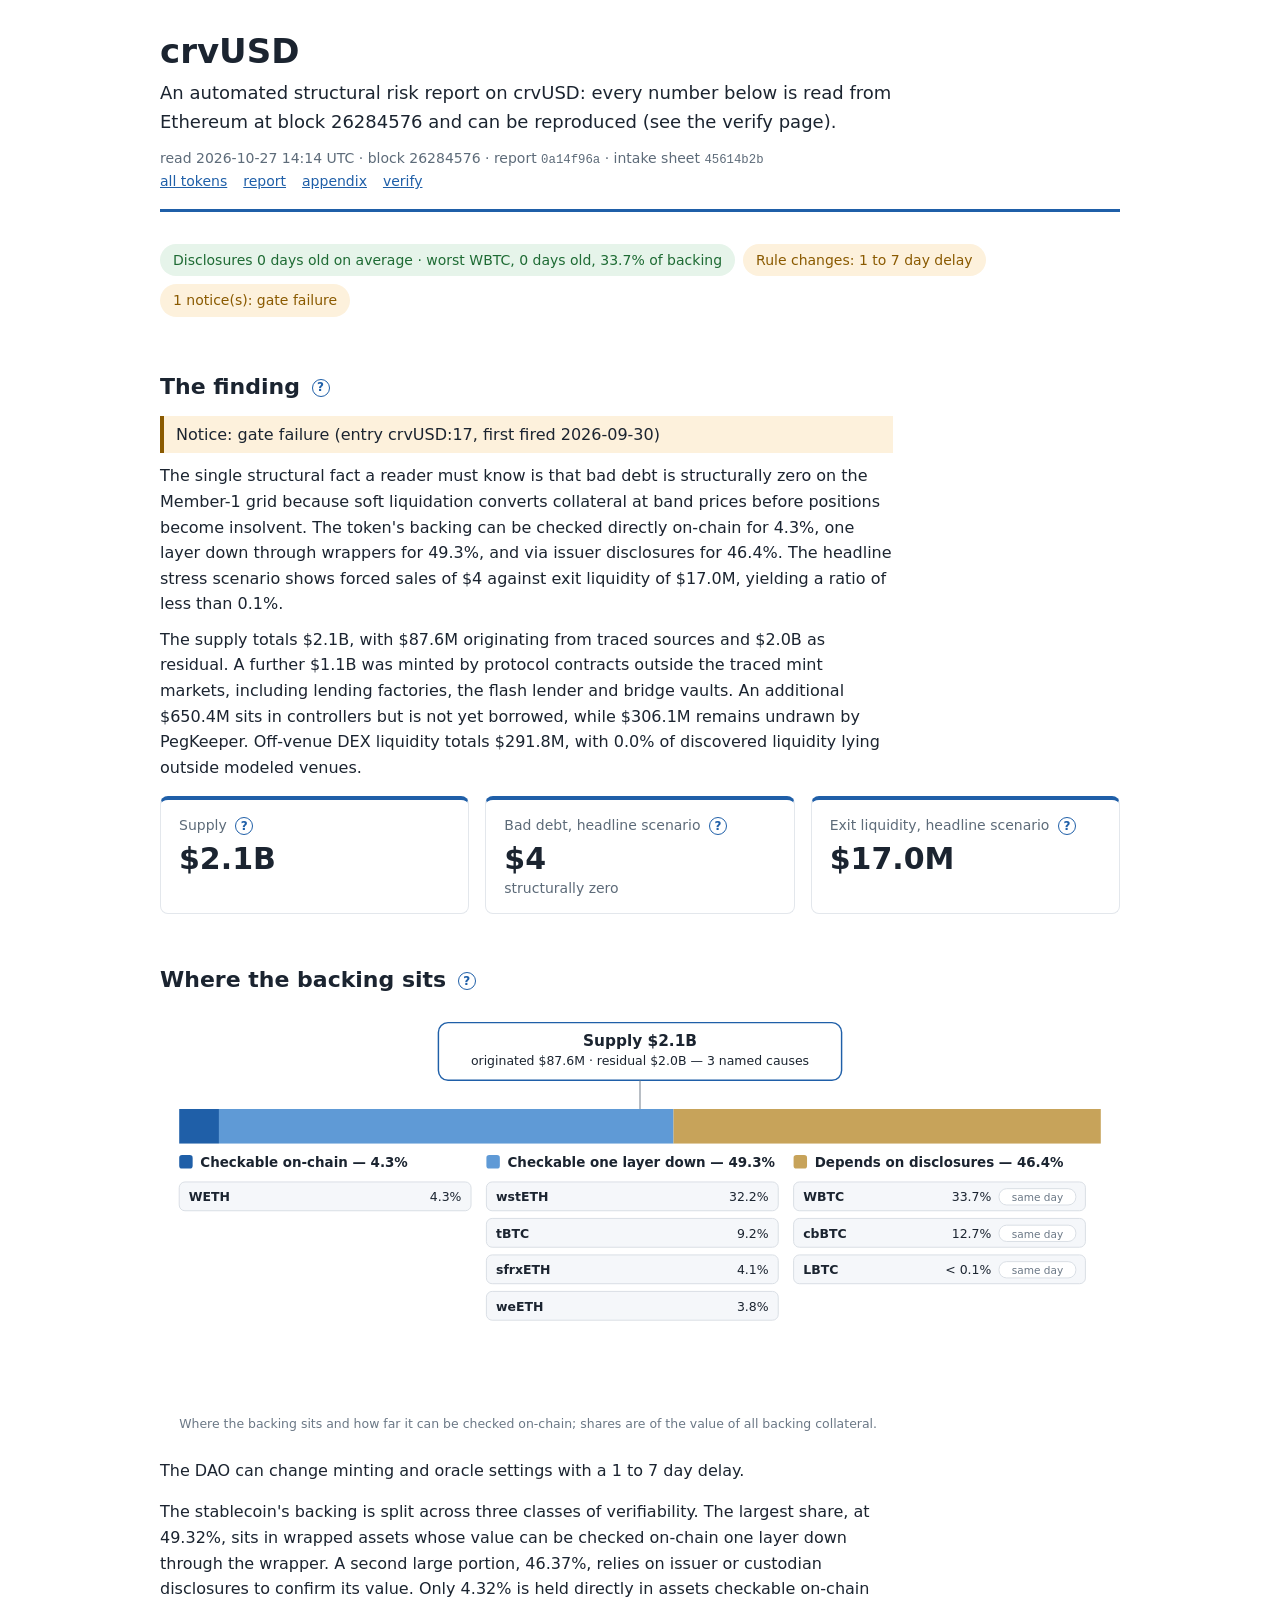
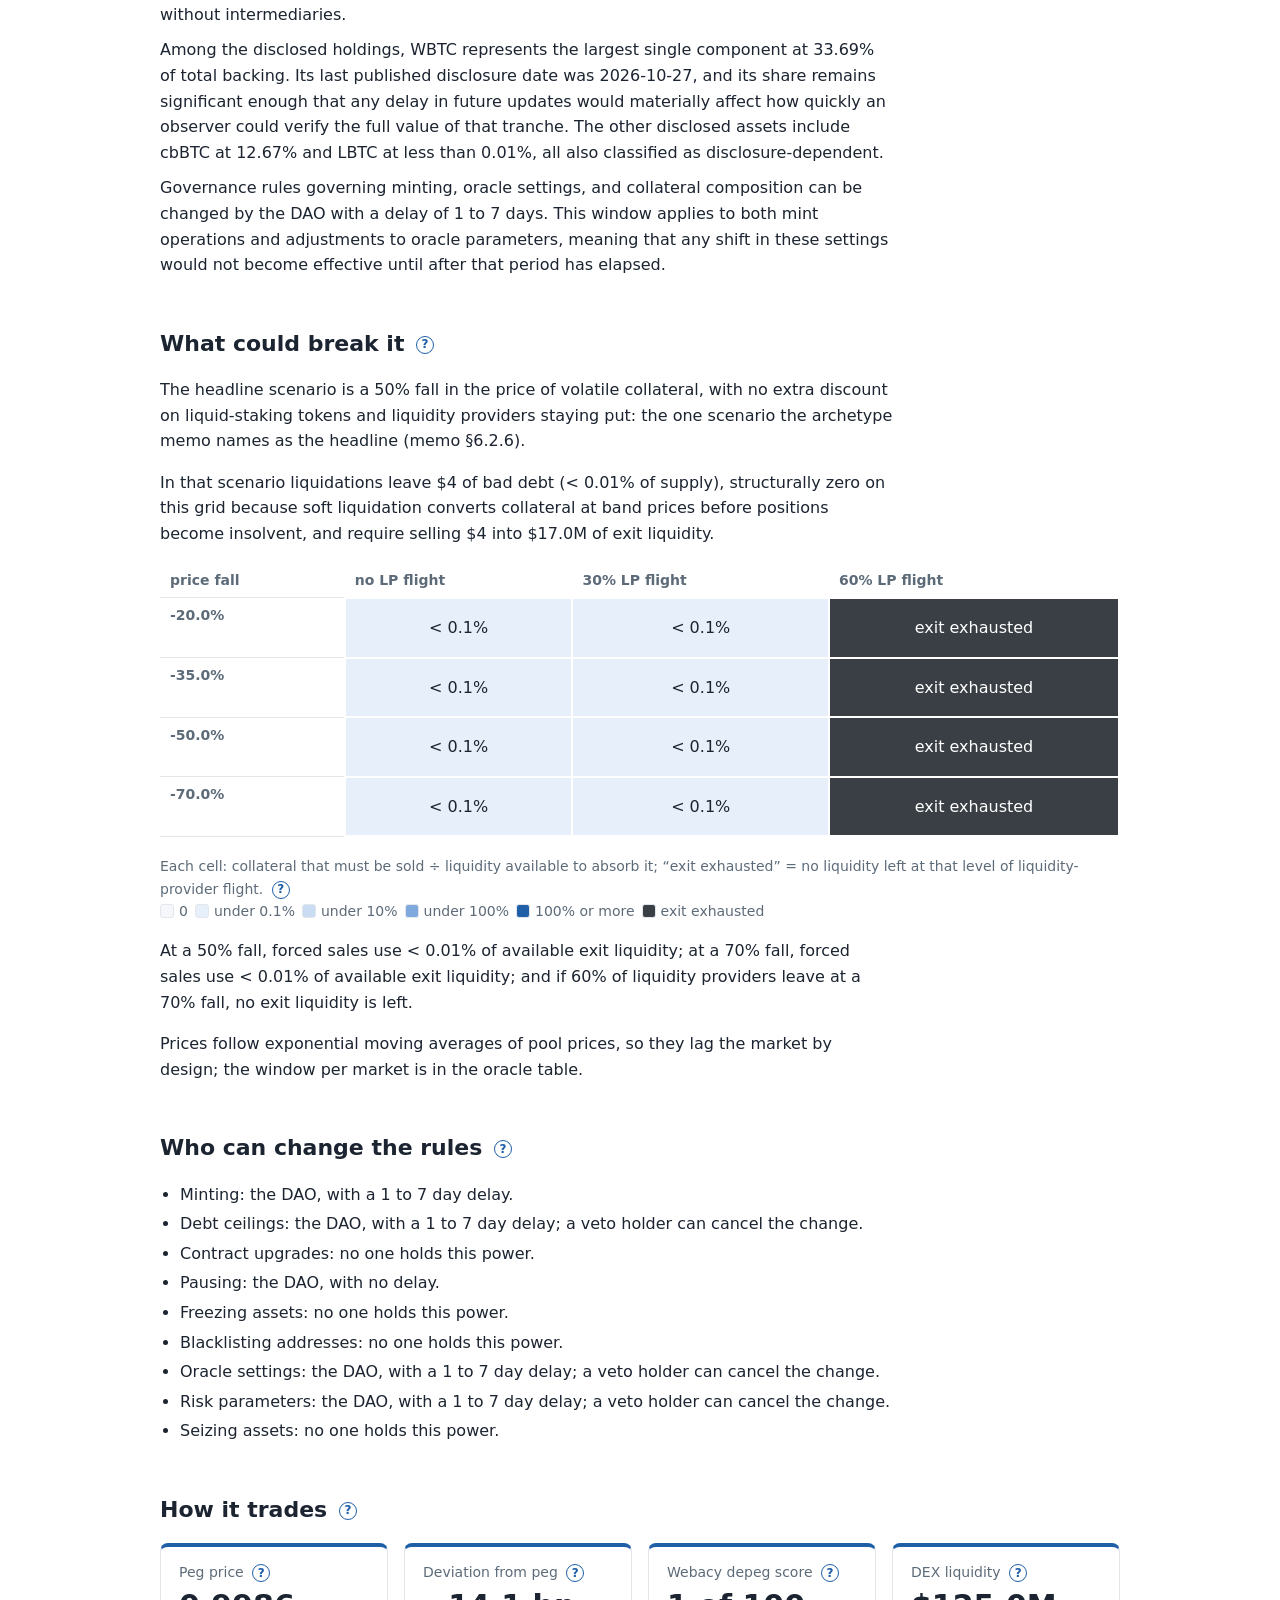
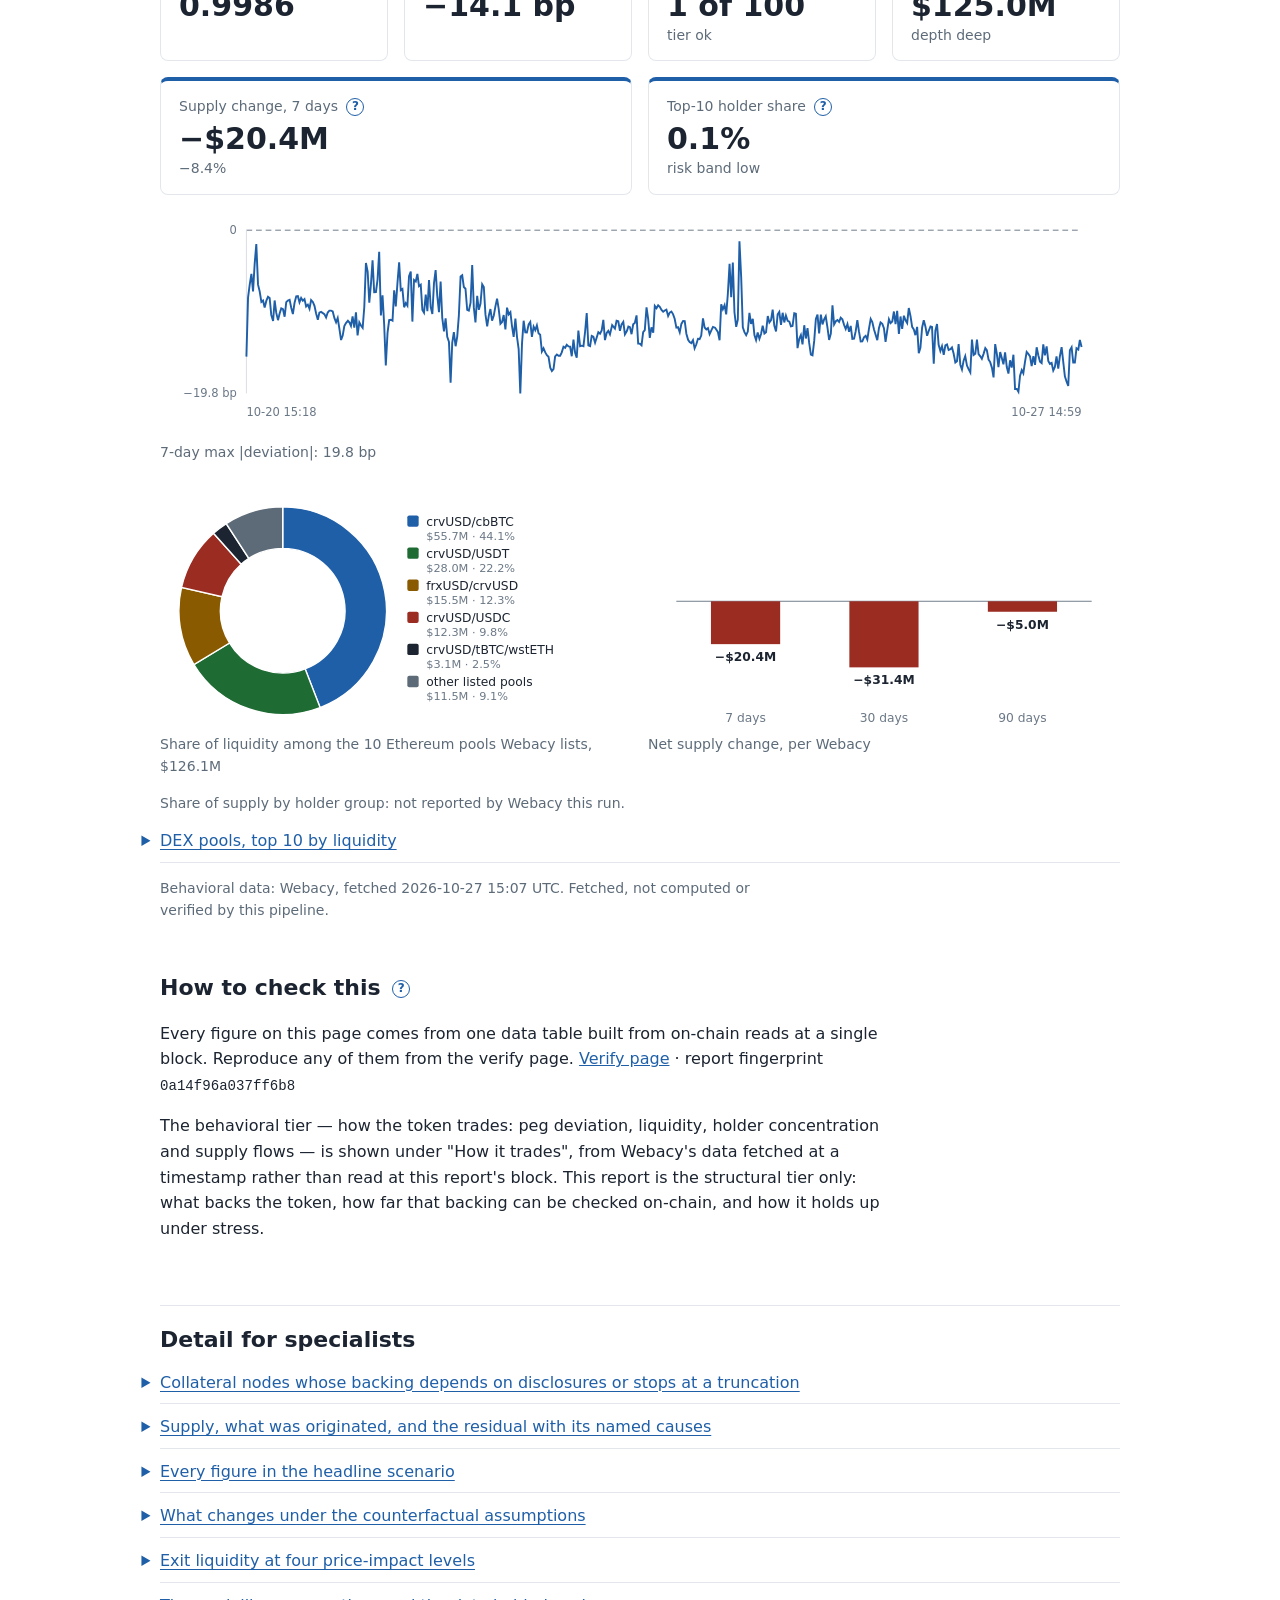
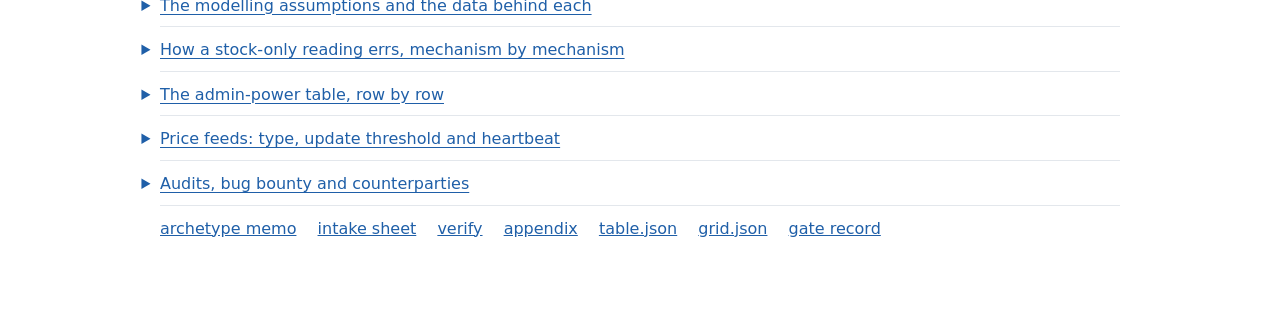
==== commit ecf7131a: "chain monthly 20261027T141559Z: crvUSD published" ====
--- a/out/site/crvUSD/index.html
+++ b/out/site/crvUSD/index.html
@@ -10,10 +10,10 @@
 <main>
 <header class="page">
   <h1>crvUSD</h1>
-  <p class="lede">An automated structural risk report on crvUSD: every number below is read from Ethereum at block 26143168 and can be reproduced (see the verify page).</p>
+  <p class="lede">An automated structural risk report on crvUSD: every number below is read from Ethereum at block 26284576 and can be reproduced (see the verify page).</p>
   <div class="meta">
-    read 2026-10-07 21:22 UTC · block 26143168 ·
-    report <code title="07f460c0eb45a1caf656c9c2dc8396f02d80956b6889c3aa9cc9b297ba7a423b">07f460c0</code> · intake sheet <code>29682310</code>
+    read 2026-10-27 14:14 UTC · block 26284576 ·
+    report <code title="0a14f96a037ff6b8842bd25b664871874b2bf80d19be702d6846c1072b1e2f21">0a14f96a</code> · intake sheet <code>45614b2b</code>
   </div>
   <nav class="links meta">
     <a href="../index.html">all tokens</a><a href="index.html">report</a><a href="appendix.html">appendix</a><a href="verify.html">verify</a>
@@ -25,44 +25,44 @@
 
 
 <div class="pills">
-<span class="pill green">Disclosures 0 days old on average · worst WBTC, 0 days old, 30.5% of backing</span><span class="pill amber">Rule changes: 1 to 7 day delay</span><span class="pill amber">1 notice(s): gate failure</span>
+<span class="pill green">Disclosures 0 days old on average · worst WBTC, 0 days old, 33.7% of backing</span><span class="pill amber">Rule changes: 1 to 7 day delay</span><span class="pill amber">1 notice(s): gate failure</span>
 </div>
 
 <section class="finding" id="finding">
-<h2>The finding <span class="tip" tabindex="0" role="button" aria-label="The three figures that summarise this report, read at block 26143168; the written summary arrives with the prose stage.">?<span class="tip-text" role="tooltip">The three figures that summarise this report, read at block 26143168; the written summary arrives with the prose stage.</span></span></h2>
+<h2>The finding <span class="tip" tabindex="0" role="button" aria-label="The three figures that summarise this report, read at block 26284576; the written summary arrives with the prose stage.">?<span class="tip-text" role="tooltip">The three figures that summarise this report, read at block 26284576; the written summary arrives with the prose stage.</span></span></h2>
 <p class="flag" data-section="—" data-entry="crvUSD:17">Notice: gate failure (entry crvUSD:17, first fired 2026-09-30)</p>
 
-<div class="slot-missing" data-slot="structural_summary"><p>No written summary for this section this run: the local model&#39;s draft did not pass the figure guard.</p></div>
+<div class="prose-slot" data-slot="structural_summary"><p>The single structural fact a reader must know is that bad debt is structurally zero on the Member-1 grid because soft liquidation converts collateral at band prices before positions become insolvent. The token&#39;s backing can be checked directly on-chain for 4.3%, one layer down through wrappers for 49.3%, and via issuer disclosures for 46.4%. The headline stress scenario shows forced sales of $4 against exit liquidity of $17.0M, yielding a ratio of less than 0.1%.</p><p>The supply totals $2.1B, with $87.6M originating from traced sources and $2.0B as residual. A further $1.1B was minted by protocol contracts outside the traced mint markets, including lending factories, the flash lender and bridge vaults. An additional $650.4M sits in controllers but is not yet borrowed, while $306.1M remains undrawn by PegKeeper. Off-venue DEX liquidity totals $291.8M, with 0.0% of discovered liquidity lying outside modeled venues.</p></div>
 <div class="cards">
-  <div class="card"><div class="card-label">Supply <span class="tip" tabindex="0" role="button" aria-label="Every crvUSD in existence at block 26143168: total supply plus any supply bridged by burning on another chain.">?<span class="tip-text" role="tooltip">Every crvUSD in existence at block 26143168: total supply plus any supply bridged by burning on another chain.</span></span></div><div class="card-value" title="supply.supply_ruled">$2.1B</div></div>
-  <div class="card"><div class="card-label">Bad debt, headline scenario <span class="tip" tabindex="0" role="button" aria-label="Shortfall left after liquidations in the headline scenario (−50% collateral crash, no LP flight), across the crvUSD mint markets in scope, at block 26143168.">?<span class="tip-text" role="tooltip">Shortfall left after liquidations in the headline scenario (−50% collateral crash, no LP flight), across the crvUSD mint markets in scope, at block 26143168.</span></span></div>
-    <div class="card-value" title="headline.m2.bad_debt">$6</div><div class="card-note">structurally zero</div>
+  <div class="card"><div class="card-label">Supply <span class="tip" tabindex="0" role="button" aria-label="Every crvUSD in existence at block 26284576: total supply plus any supply bridged by burning on another chain.">?<span class="tip-text" role="tooltip">Every crvUSD in existence at block 26284576: total supply plus any supply bridged by burning on another chain.</span></span></div><div class="card-value" title="supply.supply_ruled">$2.1B</div></div>
+  <div class="card"><div class="card-label">Bad debt, headline scenario <span class="tip" tabindex="0" role="button" aria-label="Shortfall left after liquidations in the headline scenario (−50% collateral crash, no LP flight), across the crvUSD mint markets in scope, at block 26284576.">?<span class="tip-text" role="tooltip">Shortfall left after liquidations in the headline scenario (−50% collateral crash, no LP flight), across the crvUSD mint markets in scope, at block 26284576.</span></span></div>
+    <div class="card-value" title="headline.m2.bad_debt">$4</div><div class="card-note">structurally zero</div>
     
   </div>
-  <div class="card"><div class="card-label">Exit liquidity, headline scenario <span class="tip" tabindex="0" role="button" aria-label="crvUSD that could be sold into the frozen set of exit pools before its price falls 2%, in the headline scenario, at block 26143168.">?<span class="tip-text" role="tooltip">crvUSD that could be sold into the frozen set of exit pools before its price falls 2%, in the headline scenario, at block 26143168.</span></span></div><div class="card-value" title="headline.m3.exit_depth">$25.7M</div></div>
+  <div class="card"><div class="card-label">Exit liquidity, headline scenario <span class="tip" tabindex="0" role="button" aria-label="crvUSD that could be sold into the frozen set of exit pools before its price falls 2%, in the headline scenario, at block 26284576.">?<span class="tip-text" role="tooltip">crvUSD that could be sold into the frozen set of exit pools before its price falls 2%, in the headline scenario, at block 26284576.</span></span></div><div class="card-value" title="headline.m3.exit_depth">$17.0M</div></div>
 </div>
 </section>
 
 <section id="backing">
-<h2>Where the backing sits <span class="tip" tabindex="0" role="button" aria-label="The collateral behind crvUSD, across the crvUSD mint markets in scope, split by how far its value can be checked on-chain, at block 26143168.">?<span class="tip-text" role="tooltip">The collateral behind crvUSD, across the crvUSD mint markets in scope, split by how far its value can be checked on-chain, at block 26143168.</span></span></h2>
-
-<figure class="wide tree"><svg xmlns="http://www.w3.org/2000/svg" viewBox="0 0 1000 438" width="100%" role="img" aria-label="verifiability tree" font-family="system-ui, -apple-system, Segoe UI, Roboto, sans-serif"><title>verifiability tree</title><rect x="290" y="10" width="420" height="60" fill="#ffffff" rx="10" stroke="#1f5fa8" stroke-width="1.5"/><text x="500" y="34" font-size="16" text-anchor="middle" fill="#1b2430" font-weight="600">Supply $2.1B</text><text x="500" y="54" font-size="13" text-anchor="middle" fill="#1b2430" font-weight="normal">originated $95.4M · residual $2.0B — 3 named causes</text><line x1="500" y1="70" x2="500" y2="100" stroke="#6b7886"/><rect x="20" y="100" width="35.7" height="36" fill="#1f5fa8"/><rect x="55.7" y="100" width="508.8" height="36" fill="#5f9ad6"/><rect x="564.4" y="100" width="415.6" height="36" fill="#c7a35a"/><rect x="20" y="148" width="14" height="14" fill="#1f5fa8" rx="3"/><text x="42" y="160" font-size="14" text-anchor="start" fill="#1b2430" font-weight="600">Checkable on-chain — 3.7%</text><rect x="20" y="176" width="304" height="30" fill="#f5f7fa" rx="6" stroke="#d9dee4"/><text x="30" y="196" font-size="13" text-anchor="start" fill="#1b2430" font-weight="600">WETH</text><text x="314" y="196" font-size="13" text-anchor="end" fill="#1b2430" font-weight="normal">3.7%</text><rect x="340" y="148" width="14" height="14" fill="#5f9ad6" rx="3"/><text x="362" y="160" font-size="14" text-anchor="start" fill="#1b2430" font-weight="600">Checkable one layer down — 53.0%</text><rect x="340" y="176" width="304" height="30" fill="#f5f7fa" rx="6" stroke="#d9dee4"/><text x="350" y="196" font-size="13" text-anchor="start" fill="#1b2430" font-weight="600">wstETH</text><text x="634" y="196" font-size="13" text-anchor="end" fill="#1b2430" font-weight="normal">38.9%</text><rect x="340" y="214" width="304" height="30" fill="#f5f7fa" rx="6" stroke="#d9dee4"/><text x="350" y="234" font-size="13" text-anchor="start" fill="#1b2430" font-weight="600">tBTC</text><text x="634" y="234" font-size="13" text-anchor="end" fill="#1b2430" font-weight="normal">7.3%</text><rect x="340" y="252" width="304" height="30" fill="#f5f7fa" rx="6" stroke="#d9dee4"/><text x="350" y="272" font-size="13" text-anchor="start" fill="#1b2430" font-weight="600">weETH</text><text x="634" y="272" font-size="13" text-anchor="end" fill="#1b2430" font-weight="normal">3.7%</text><rect x="340" y="290" width="304" height="30" fill="#f5f7fa" rx="6" stroke="#d9dee4"/><text x="350" y="310" font-size="13" text-anchor="start" fill="#1b2430" font-weight="600">sfrxETH</text><text x="634" y="310" font-size="13" text-anchor="end" fill="#1b2430" font-weight="normal">3.2%</text><rect x="660" y="148" width="14" height="14" fill="#c7a35a" rx="3"/><text x="682" y="160" font-size="14" text-anchor="start" fill="#1b2430" font-weight="600">Depends on disclosures — 43.3%</text><rect x="660" y="176" width="304" height="30" fill="#f5f7fa" rx="6" stroke="#d9dee4"/><text x="670" y="196" font-size="13" text-anchor="start" fill="#1b2430" font-weight="600">WBTC</text><text x="866" y="196" font-size="13" text-anchor="end" fill="#1b2430" font-weight="normal">30.5%</text><rect x="874" y="183" width="80" height="17" fill="#ffffff" rx="8" stroke="#d9dee4"/><text x="914" y="196" font-size="11" text-anchor="middle" fill="#6b7886" font-weight="normal">same day</text><rect x="660" y="214" width="304" height="30" fill="#f5f7fa" rx="6" stroke="#d9dee4"/><text x="670" y="234" font-size="13" text-anchor="start" fill="#1b2430" font-weight="600">cbBTC</text><text x="866" y="234" font-size="13" text-anchor="end" fill="#1b2430" font-weight="normal">12.8%</text><rect x="874" y="221" width="80" height="17" fill="#ffffff" rx="8" stroke="#d9dee4"/><text x="914" y="234" font-size="11" text-anchor="middle" fill="#6b7886" font-weight="normal">same day</text><rect x="660" y="252" width="304" height="30" fill="#f5f7fa" rx="6" stroke="#d9dee4"/><text x="670" y="272" font-size="13" text-anchor="start" fill="#1b2430" font-weight="600">LBTC</text><text x="866" y="272" font-size="13" text-anchor="end" fill="#1b2430" font-weight="normal">&lt; 0.1%</text><rect x="874" y="259" width="80" height="17" fill="#ffffff" rx="8" stroke="#d9dee4"/><text x="914" y="272" font-size="11" text-anchor="middle" fill="#6b7886" font-weight="normal">same day</text><text x="20" y="432" font-size="13" text-anchor="start" fill="#6b7886" font-weight="normal">Where the backing sits and how far it can be checked on-chain; shares are of the value of all backing collateral.</text></svg></figure>
+<h2>Where the backing sits <span class="tip" tabindex="0" role="button" aria-label="The collateral behind crvUSD, across the crvUSD mint markets in scope, split by how far its value can be checked on-chain, at block 26284576.">?<span class="tip-text" role="tooltip">The collateral behind crvUSD, across the crvUSD mint markets in scope, split by how far its value can be checked on-chain, at block 26284576.</span></span></h2>
+
+<figure class="wide tree"><svg xmlns="http://www.w3.org/2000/svg" viewBox="0 0 1000 438" width="100%" role="img" aria-label="verifiability tree" font-family="system-ui, -apple-system, Segoe UI, Roboto, sans-serif"><title>verifiability tree</title><rect x="290" y="10" width="420" height="60" fill="#ffffff" rx="10" stroke="#1f5fa8" stroke-width="1.5"/><text x="500" y="34" font-size="16" text-anchor="middle" fill="#1b2430" font-weight="600">Supply $2.1B</text><text x="500" y="54" font-size="13" text-anchor="middle" fill="#1b2430" font-weight="normal">originated $87.6M · residual $2.0B — 3 named causes</text><line x1="500" y1="70" x2="500" y2="100" stroke="#6b7886"/><rect x="20" y="100" width="41.4" height="36" fill="#1f5fa8"/><rect x="61.4" y="100" width="473.5" height="36" fill="#5f9ad6"/><rect x="534.9" y="100" width="445.1" height="36" fill="#c7a35a"/><rect x="20" y="148" width="14" height="14" fill="#1f5fa8" rx="3"/><text x="42" y="160" font-size="14" text-anchor="start" fill="#1b2430" font-weight="600">Checkable on-chain — 4.3%</text><rect x="20" y="176" width="304" height="30" fill="#f5f7fa" rx="6" stroke="#d9dee4"/><text x="30" y="196" font-size="13" text-anchor="start" fill="#1b2430" font-weight="600">WETH</text><text x="314" y="196" font-size="13" text-anchor="end" fill="#1b2430" font-weight="normal">4.3%</text><rect x="340" y="148" width="14" height="14" fill="#5f9ad6" rx="3"/><text x="362" y="160" font-size="14" text-anchor="start" fill="#1b2430" font-weight="600">Checkable one layer down — 49.3%</text><rect x="340" y="176" width="304" height="30" fill="#f5f7fa" rx="6" stroke="#d9dee4"/><text x="350" y="196" font-size="13" text-anchor="start" fill="#1b2430" font-weight="600">wstETH</text><text x="634" y="196" font-size="13" text-anchor="end" fill="#1b2430" font-weight="normal">32.2%</text><rect x="340" y="214" width="304" height="30" fill="#f5f7fa" rx="6" stroke="#d9dee4"/><text x="350" y="234" font-size="13" text-anchor="start" fill="#1b2430" font-weight="600">tBTC</text><text x="634" y="234" font-size="13" text-anchor="end" fill="#1b2430" font-weight="normal">9.2%</text><rect x="340" y="252" width="304" height="30" fill="#f5f7fa" rx="6" stroke="#d9dee4"/><text x="350" y="272" font-size="13" text-anchor="start" fill="#1b2430" font-weight="600">sfrxETH</text><text x="634" y="272" font-size="13" text-anchor="end" fill="#1b2430" font-weight="normal">4.1%</text><rect x="340" y="290" width="304" height="30" fill="#f5f7fa" rx="6" stroke="#d9dee4"/><text x="350" y="310" font-size="13" text-anchor="start" fill="#1b2430" font-weight="600">weETH</text><text x="634" y="310" font-size="13" text-anchor="end" fill="#1b2430" font-weight="normal">3.8%</text><rect x="660" y="148" width="14" height="14" fill="#c7a35a" rx="3"/><text x="682" y="160" font-size="14" text-anchor="start" fill="#1b2430" font-weight="600">Depends on disclosures — 46.4%</text><rect x="660" y="176" width="304" height="30" fill="#f5f7fa" rx="6" stroke="#d9dee4"/><text x="670" y="196" font-size="13" text-anchor="start" fill="#1b2430" font-weight="600">WBTC</text><text x="866" y="196" font-size="13" text-anchor="end" fill="#1b2430" font-weight="normal">33.7%</text><rect x="874" y="183" width="80" height="17" fill="#ffffff" rx="8" stroke="#d9dee4"/><text x="914" y="196" font-size="11" text-anchor="middle" fill="#6b7886" font-weight="normal">same day</text><rect x="660" y="214" width="304" height="30" fill="#f5f7fa" rx="6" stroke="#d9dee4"/><text x="670" y="234" font-size="13" text-anchor="start" fill="#1b2430" font-weight="600">cbBTC</text><text x="866" y="234" font-size="13" text-anchor="end" fill="#1b2430" font-weight="normal">12.7%</text><rect x="874" y="221" width="80" height="17" fill="#ffffff" rx="8" stroke="#d9dee4"/><text x="914" y="234" font-size="11" text-anchor="middle" fill="#6b7886" font-weight="normal">same day</text><rect x="660" y="252" width="304" height="30" fill="#f5f7fa" rx="6" stroke="#d9dee4"/><text x="670" y="272" font-size="13" text-anchor="start" fill="#1b2430" font-weight="600">LBTC</text><text x="866" y="272" font-size="13" text-anchor="end" fill="#1b2430" font-weight="normal">&lt; 0.1%</text><rect x="874" y="259" width="80" height="17" fill="#ffffff" rx="8" stroke="#d9dee4"/><text x="914" y="272" font-size="11" text-anchor="middle" fill="#6b7886" font-weight="normal">same day</text><text x="20" y="432" font-size="13" text-anchor="start" fill="#6b7886" font-weight="normal">Where the backing sits and how far it can be checked on-chain; shares are of the value of all backing collateral.</text></svg></figure>
 <p class="prose">The DAO can change minting and oracle settings with a 1 to 7 day delay.</p>
-<div class="slot-missing" data-slot="verifiability_narrative"><p>No written summary for this section this run: the local model&#39;s draft did not pass the figure guard.</p></div>
+<div class="prose-slot" data-slot="verifiability_narrative"><p>The stablecoin&#39;s backing is split across three classes of verifiability. The largest share, at 49.32%, sits in wrapped assets whose value can be checked on-chain one layer down through the wrapper. A second large portion, 46.37%, relies on issuer or custodian disclosures to confirm its value. Only 4.32% is held directly in assets checkable on-chain without intermediaries.</p><p>Among the disclosed holdings, WBTC represents the largest single component at 33.69% of total backing. Its last published disclosure date was 2026-10-27, and its share remains significant enough that any delay in future updates would materially affect how quickly an observer could verify the full value of that tranche. The other disclosed assets include cbBTC at 12.67% and LBTC at less than 0.01%, all also classified as disclosure-dependent.</p><p>Governance rules governing minting, oracle settings, and collateral composition can be changed by the DAO with a delay of 1 to 7 days. This window applies to both mint operations and adjustments to oracle parameters, meaning that any shift in these settings would not become effective until after that period has elapsed.</p></div>
 </section>
 
 <section id="break">
-<h2>What could break it <span class="tip" tabindex="0" role="button" aria-label="The headline stress scenario and the grid around it: collateral price falls of 20–70% with liquidity-provider flight of 0–60%, across the crvUSD mint markets in scope, at block 26143168.">?<span class="tip-text" role="tooltip">The headline stress scenario and the grid around it: collateral price falls of 20–70% with liquidity-provider flight of 0–60%, across the crvUSD mint markets in scope, at block 26143168.</span></span></h2>
+<h2>What could break it <span class="tip" tabindex="0" role="button" aria-label="The headline stress scenario and the grid around it: collateral price falls of 20–70% with liquidity-provider flight of 0–60%, across the crvUSD mint markets in scope, at block 26284576.">?<span class="tip-text" role="tooltip">The headline stress scenario and the grid around it: collateral price falls of 20–70% with liquidity-provider flight of 0–60%, across the crvUSD mint markets in scope, at block 26284576.</span></span></h2>
 
 <p class="prose">The headline scenario is a 50% fall in the price of volatile collateral, with no extra discount on liquid-staking tokens and liquidity providers staying put: the one scenario the archetype memo names as the headline (memo §6.2.6).</p>
 
-<p class="prose">In that scenario liquidations leave $6 of bad debt (&lt; 0.01% of supply), structurally zero on this grid because soft liquidation converts collateral at band prices before positions become insolvent, and require selling $6 into $25.7M of exit liquidity.</p>
+<p class="prose">In that scenario liquidations leave $4 of bad debt (&lt; 0.01% of supply), structurally zero on this grid because soft liquidation converts collateral at band prices before positions become insolvent, and require selling $4 into $17.0M of exit liquidity.</p>
 
 <table class="grid wide">
 <tr><th>price fall</th><th>no LP flight</th><th>30% LP flight</th><th>60% LP flight</th></tr>
 <tr><th>-20.0%</th><td class="s1" title="panel.M1-s20-d0-lp0.m3.ratio">&lt; 0.1%</td><td class="s1" title="panel.M1-s20-d0-lp30.m3.ratio">&lt; 0.1%</td><td class="exhausted" title="panel.M1-s20-d0-lp60.m3.ratio">exit exhausted</td></tr><tr><th>-35.0%</th><td class="s1" title="panel.M1-s35-d0-lp0.m3.ratio">&lt; 0.1%</td><td class="s1" title="panel.M1-s35-d0-lp30.m3.ratio">&lt; 0.1%</td><td class="exhausted" title="panel.M1-s35-d0-lp60.m3.ratio">exit exhausted</td></tr><tr><th>-50.0%</th><td class="s1" title="panel.M1-s50-d0-lp0.m3.ratio">&lt; 0.1%</td><td class="s1" title="panel.M1-s50-d0-lp30.m3.ratio">&lt; 0.1%</td><td class="exhausted" title="panel.M1-s50-d0-lp60.m3.ratio">exit exhausted</td></tr><tr><th>-70.0%</th><td class="s1" title="panel.M1-s70-d0-lp0.m3.ratio">&lt; 0.1%</td><td class="s1" title="panel.M1-s70-d0-lp30.m3.ratio">&lt; 0.1%</td><td class="exhausted" title="panel.M1-s70-d0-lp60.m3.ratio">exit exhausted</td></tr>
 </table>
-<p class="legend">Each cell: collateral that must be sold ÷ liquidity available to absorb it; “exit exhausted” = no liquidity left at that level of liquidity-provider flight. <span class="tip" tabindex="0" role="button" aria-label="Each cell divides the collateral liquidations must sell by the exit liquidity left in that scenario, across the crvUSD mint markets in scope, at block 26143168; above 100% the sales cannot all be absorbed.">?<span class="tip-text" role="tooltip">Each cell divides the collateral liquidations must sell by the exit liquidity left in that scenario, across the crvUSD mint markets in scope, at block 26143168; above 100% the sales cannot all be absorbed.</span></span><br>
+<p class="legend">Each cell: collateral that must be sold ÷ liquidity available to absorb it; “exit exhausted” = no liquidity left at that level of liquidity-provider flight. <span class="tip" tabindex="0" role="button" aria-label="Each cell divides the collateral liquidations must sell by the exit liquidity left in that scenario, across the crvUSD mint markets in scope, at block 26284576; above 100% the sales cannot all be absorbed.">?<span class="tip-text" role="tooltip">Each cell divides the collateral liquidations must sell by the exit liquidity left in that scenario, across the crvUSD mint markets in scope, at block 26284576; above 100% the sales cannot all be absorbed.</span></span><br>
 <span class="swatch s0"></span>0&ensp;<span class="swatch s1"></span>under 0.1%&ensp;<span class="swatch s2"></span>under 10%&ensp;<span class="swatch s3"></span>under 100%&ensp;<span class="swatch s4"></span>100% or more&ensp;<span class="swatch exhausted"></span>exit exhausted</p>
 <p class="prose">At a 50% fall, forced sales use &lt; 0.01% of available exit liquidity; at a 70% fall, forced sales use &lt; 0.01% of available exit liquidity; and if 60% of liquidity providers leave at a 70% fall, no exit liquidity is left.</p>
 
@@ -70,7 +70,7 @@
 </section>
 
 <section id="rules">
-<h2>Who can change the rules <span class="tip" tabindex="0" role="button" aria-label="Who holds each administrative power over the protocol&#39;s contracts and how long a change takes to take effect, read at block 26143168.">?<span class="tip-text" role="tooltip">Who holds each administrative power over the protocol&#39;s contracts and how long a change takes to take effect, read at block 26143168.</span></span></h2>
+<h2>Who can change the rules <span class="tip" tabindex="0" role="button" aria-label="Who holds each administrative power over the protocol&#39;s contracts and how long a change takes to take effect, read at block 26284576.">?<span class="tip-text" role="tooltip">Who holds each administrative power over the protocol&#39;s contracts and how long a change takes to take effect, read at block 26284576.</span></span></h2>
 <ul class="plain"><li>Minting: the DAO, with a 1 to 7 day delay.</li><li>Debt ceilings: the DAO, with a 1 to 7 day delay; a veto holder can cancel the change.</li><li>Contract upgrades: no one holds this power.</li><li>Pausing: the DAO, with no delay.</li><li>Freezing assets: no one holds this power.</li><li>Blacklisting addresses: no one holds this power.</li><li>Oracle settings: the DAO, with a 1 to 7 day delay; a veto holder can cancel the change.</li><li>Risk parameters: the DAO, with a 1 to 7 day delay; a veto holder can cancel the change.</li><li>Seizing assets: no one holds this power.</li></ul>
 </section>
 
@@ -78,38 +78,38 @@
 <section class="behavioral" id="behavioral">
 <h2>How it trades <span class="tip" tabindex="0" role="button" aria-label="Webacy&#x27;s view of how this token trades, fetched at the time shown under the chart; not read at this report&#x27;s block and not verified by this pipeline.">?<span class="tip-text" role="tooltip">Webacy&#x27;s view of how this token trades, fetched at the time shown under the chart; not read at this report&#x27;s block and not verified by this pipeline.</span></span></h2>
 <div class="cards">
-  <div class="card"><div class="card-label">Peg price <span class="tip" tabindex="0" role="button" aria-label="Webacy&#x27;s latest price for the token, against its $1 peg.">?<span class="tip-text" role="tooltip">Webacy&#x27;s latest price for the token, against its $1 peg.</span></span></div><div class="card-value">0.9989</div></div>
-  <div class="card"><div class="card-label">Deviation from peg <span class="tip" tabindex="0" role="button" aria-label="How far that price sits from the peg, in basis points (100 bp = 1%).">?<span class="tip-text" role="tooltip">How far that price sits from the peg, in basis points (100 bp = 1%).</span></span></div><div class="card-value">−11.4 bp</div></div>
+  <div class="card"><div class="card-label">Peg price <span class="tip" tabindex="0" role="button" aria-label="Webacy&#x27;s latest price for the token, against its $1 peg.">?<span class="tip-text" role="tooltip">Webacy&#x27;s latest price for the token, against its $1 peg.</span></span></div><div class="card-value">0.9986</div></div>
+  <div class="card"><div class="card-label">Deviation from peg <span class="tip" tabindex="0" role="button" aria-label="How far that price sits from the peg, in basis points (100 bp = 1%).">?<span class="tip-text" role="tooltip">How far that price sits from the peg, in basis points (100 bp = 1%).</span></span></div><div class="card-value">−14.1 bp</div></div>
   <div class="card"><div class="card-label">Webacy depeg score <span class="tip" tabindex="0" role="button" aria-label="Webacy&#x27;s 0–100 depeg risk score; higher is riskier. Its tiers: ok 0–24, watch 25–49, warning 50–69, critical 70–100.">?<span class="tip-text" role="tooltip">Webacy&#x27;s 0–100 depeg risk score; higher is riskier. Its tiers: ok 0–24, watch 25–49, warning 50–69, critical 70–100.</span></span></div><div class="card-value">1 of 100</div><div class="card-note">tier ok</div></div>
-  <div class="card"><div class="card-label">DEX liquidity <span class="tip" tabindex="0" role="button" aria-label="Liquidity Webacy counts for the token across decentralised-exchange pools, with its depth tier.">?<span class="tip-text" role="tooltip">Liquidity Webacy counts for the token across decentralised-exchange pools, with its depth tier.</span></span></div><div class="card-value">$150.3M</div><div class="card-note">depth deep</div></div>
-  <div class="card"><div class="card-label">Supply change, 7 days <span class="tip" tabindex="0" role="button" aria-label="Net tokens minted less burned over seven days, per Webacy; the % is of Webacy&#x27;s circulating supply 7 days earlier ($243.4M).">?<span class="tip-text" role="tooltip">Net tokens minted less burned over seven days, per Webacy; the % is of Webacy&#x27;s circulating supply 7 days earlier ($243.4M).</span></span></div><div class="card-value">−$1.6M</div><div class="card-note">−0.7%</div></div>
-  <div class="card"><div class="card-label">Top-10 holder share <span class="tip" tabindex="0" role="button" aria-label="Share of supply held by the ten largest organic holders, with exchanges, bridges, pools and protocol contracts excluded, with Webacy&#x27;s risk band.">?<span class="tip-text" role="tooltip">Share of supply held by the ten largest organic holders, with exchanges, bridges, pools and protocol contracts excluded, with Webacy&#x27;s risk band.</span></span></div><div class="card-value">0.0%</div><div class="card-note">risk band low</div></div>
+  <div class="card"><div class="card-label">DEX liquidity <span class="tip" tabindex="0" role="button" aria-label="Liquidity Webacy counts for the token across decentralised-exchange pools, with its depth tier.">?<span class="tip-text" role="tooltip">Liquidity Webacy counts for the token across decentralised-exchange pools, with its depth tier.</span></span></div><div class="card-value">$125.0M</div><div class="card-note">depth deep</div></div>
+  <div class="card"><div class="card-label">Supply change, 7 days <span class="tip" tabindex="0" role="button" aria-label="Net tokens minted less burned over seven days, per Webacy; the % is of Webacy&#x27;s circulating supply 7 days earlier ($242.5M).">?<span class="tip-text" role="tooltip">Net tokens minted less burned over seven days, per Webacy; the % is of Webacy&#x27;s circulating supply 7 days earlier ($242.5M).</span></span></div><div class="card-value">−$20.4M</div><div class="card-note">−8.4%</div></div>
+  <div class="card"><div class="card-label">Top-10 holder share <span class="tip" tabindex="0" role="button" aria-label="Share of supply held by the ten largest organic holders, with exchanges, bridges, pools and protocol contracts excluded, with Webacy&#x27;s risk band.">?<span class="tip-text" role="tooltip">Share of supply held by the ten largest organic holders, with exchanges, bridges, pools and protocol contracts excluded, with Webacy&#x27;s risk band.</span></span></div><div class="card-value">0.1%</div><div class="card-note">risk band low</div></div>
 </div>
-<figure class="wide"><svg xmlns="http://www.w3.org/2000/svg" viewBox="0 0 1000 240" width="100%" role="img" aria-label="Peg deviation over seven days, in basis points" font-family="system-ui, -apple-system, Segoe UI, Roboto, sans-serif"><title>Peg deviation over seven days, in basis points</title><text x="80" y="24" font-size="12" text-anchor="end" fill="#6b7886" font-weight="normal">+0.8 bp</text><text x="80" y="28" font-size="12" text-anchor="end" fill="#6b7886" font-weight="normal">0</text><text x="80" y="194" font-size="12" text-anchor="end" fill="#6b7886" font-weight="normal">−33.8 bp</text><line x1="90" y1="24" x2="960" y2="24" stroke="#6b7886" stroke-dasharray="6 4"/><line x1="90" y1="20" x2="90" y2="190" stroke="#d9dee4"/><polyline points="90,61.2 91.7,57.8 95.2,69.2 98.7,68.7 102.1,66.7 103.8,65.4 105.6,59.2 107.3,53.9 110.8,63.2 114.4,67.4 117.7,58.1 121.1,59.4 124.7,64.1 128.1,68.9 129.8,61.3 133.3,72.5 136.7,63.8 140.2,74.3 141.9,72.8 145.3,66.7 147.1,63.2 150.5,69 154,62.5 155.8,63.7 159.3,66 162.8,56.2 166.1,56.2 167.8,62.6 171.3,65.6 174.9,59 178.2,67.7 181.7,65 185.1,65.1 186.9,59 190.3,71.4 193.9,52.1 197.3,54.2 200.7,62.1 204.2,59.9 207.6,60.7 209.4,58 212.8,57.8 216.3,59.5 218.1,59.1 221.5,52 225,66.6 228.4,59.2 231.8,62.2 233.6,63.1 237,70.5 240.6,75.8 244,70.9 247.4,76.4 249.4,83.7 252.6,63.9 256.1,69.3 259.5,73.9 262.9,75.6 264.7,67.1 268.2,74.9 271.8,69.7 275.1,60.3 278.6,64 283.1,71.3 288.3,71.9 293.8,75 298.7,67.1 302.2,61.6 307.4,70.3 312.5,63.7 317.8,70.6 323.1,90.3 328.1,82.2 333.4,64.1 338.5,51.8 343.7,45.5 348.9,86.8 354.1,89.5 359.8,73.3 364.5,62.6 369.7,32.9 374.9,20 380.2,28.3 385.2,57.9 390.4,21.3 395.6,62.5 400.8,37.9 406,67.2 411.4,67.1 416.4,75.8 421.5,77.6 426.7,64.4 431.9,50.4 437.1,49.6 442.2,86 447.5,76.3 453,44.8 457.8,65.3 463,72.7 468.3,59.4 473.4,66.6 478.6,70.6 483.8,48 489,90.5 494.2,63.1 499.3,71.3 503.4,64.4 506.9,67.9 510.3,68.3 513.8,76 517.2,70.5 519,61.8 522.4,61.6 525.9,61.6 529.4,59 532.9,62.1 536.3,59.4 539.9,59.3 543.2,68.3 546.7,61.8 550.1,70.1 553.6,62.9 557.1,65.9 560.5,69.7 563.9,58.2 565.7,72.9 569.2,82.9 572.6,84.5 576.1,79.1 579.6,83.5 583,83.1 586.4,84.7 589.9,87.7 593.4,80.7 596.9,77.9 600.2,73.8 602.1,77.7 605.5,72.8 608.9,86.6 610.7,90.2 614.1,74.5 615.9,76.3 617.6,89.5 619.3,91.6 621.1,77.1 622.8,73.6 624.5,73.5 626.2,76.5 628.1,76.9 629.7,74.3 631.4,84.1 633.2,85.4 634.9,78.7 636.6,80.5 638.3,76.7 640,72.7 641.8,74.5 643.5,87.4 645.2,88.8 647,87.8 648.7,77.3 650.4,81.9 652.1,81.2 653.8,83.6 655.6,89 657.3,93.6 659,94.8 660.8,89.7 662.5,92 664.2,92.2 666,93.9 667.7,83.5 669.5,72.3 671.2,66.6 672.9,74.4 674.7,81.9 676.4,90.2 678,84.1 679.8,78.6 681.5,81.9 683.3,79.7 685,80.6 686.8,83.1 688.4,83.9 690.2,76.5 691.9,79.7 693.7,79.5 695.4,79.7 697.1,82.2 698.8,81.2 700.6,65.3 702.3,59.7 704,62.4 705.8,64.9 707.5,68.7 709.2,78.3 711,87.2 712.7,75.6 714.5,76.1 716.1,64.7 717.9,64.7 719.6,57.1 721.4,73.5 723.1,74.4 724.8,71.6 726.6,65 728.3,59.7 730,62.6 731.7,54 733.4,48.3 735.2,57 736.9,69.4 738.6,63 740.4,65.6 742.1,71.6 743.8,72.6 745.6,75 747.2,60.3 749,65.7 750.8,66.2 752.5,69.4 754.2,62.8 755.9,61 757.6,56.7 759.4,58.3 761.1,68.3 762.8,67.5 764.6,72 766.3,77.8 768,75.2 769.8,71.3 771.5,70.5 773.2,72.9 774.9,75.3 776.7,74.7 778.4,74.2 780.1,75.4 781.8,76.3 783.6,77.6 785.3,77.2 787,79.7 788.7,81.7 790.5,74.6 792.2,78.8 794,87.5 795.7,84.1 797.4,85.5 799.2,89 800.9,89.1 802.6,86.4 804.4,88.9 806.1,87.1 807.8,88.5 809.5,88.1 811.2,82.7 813,85.1 814.7,83.6 816.4,85.7 818.2,83.3 820.2,91 821.6,92.6 823.3,88.1 825.1,85.8 826.8,88.3 828.5,84.9 830.3,86.3 832,86.1 833.7,85.2 835.5,89.5 837.2,94.9 838.9,95.9 840.7,97.9 842.4,94.1 844.1,94.9 845.8,89.2 847.6,83.5 849.3,79 851.2,87.8 852.8,101.3 854.5,95 856.2,100.9 857.9,85.2 859.7,115 861.4,95 863.2,82.7 864.9,95.5 866.6,91.2 868.3,92 870.1,96.7 871.8,94 873.5,91.8 875.3,84.2 877,83.9 878.7,92.2 880.4,81.9 882.1,81.3 883.9,85 885.6,39.5 887.4,57.7 889.1,76.4 890.8,65 892.7,65.1 894.3,80.9 896,71.5 897.8,69.7 899.5,77 901.2,68.5 903.1,71.1 904.7,71.8 906.5,106.8 908.1,115.1 909.8,98.5 911.6,75.5 913.3,75.8 915,76.2 916.7,75.8 918.6,72 920.2,78.2 921.9,81.3 923.8,82.1 925.4,79.8 927.1,75.5 929,77.7 930.6,76.1 932.3,75.7 934.1,77.7 935.8,71.4 937.5,81.8 939.2,81.1 941,77.6 942.7,80 944.5,81.8 946.1,78.2 947.9,77.4 949.7,81 951.3,94.8 953.1,85.3 955,190 958.3,83.5 960,80.2" fill="none" stroke="#1f5fa8" stroke-width="2"/><text x="90" y="214" font-size="12" text-anchor="start" fill="#6b7886" font-weight="normal">10-11 12:38</text><text x="960" y="214" font-size="12" text-anchor="end" fill="#6b7886" font-weight="normal">10-18 12:18</text></svg><figcaption>7-day max |deviation|: 33.8 bp</figcaption></figure>
+<figure class="wide"><svg xmlns="http://www.w3.org/2000/svg" viewBox="0 0 1000 240" width="100%" role="img" aria-label="Peg deviation over seven days, in basis points" font-family="system-ui, -apple-system, Segoe UI, Roboto, sans-serif"><title>Peg deviation over seven days, in basis points</title><text x="80" y="24" font-size="12" text-anchor="end" fill="#6b7886" font-weight="normal">0</text><text x="80" y="194" font-size="12" text-anchor="end" fill="#6b7886" font-weight="normal">−19.8 bp</text><line x1="90" y1="20" x2="960" y2="20" stroke="#6b7886" stroke-dasharray="6 4"/><line x1="90" y1="20" x2="90" y2="190" stroke="#d9dee4"/><polyline points="90,151.7 91.7,90.2 93.4,76.9 95.2,65.5 96.9,83.7 98.6,55 100.3,34.5 102.1,76.7 103.8,83.7 105.6,94.7 107.3,93.2 109,100.5 110.8,93.4 112.5,89.4 114.2,90.6 115.9,108.3 117.8,114.6 119.4,93.2 121.1,106.2 122.9,113.7 124.6,106.8 126.3,101.5 128.1,102.3 129.8,110.1 131.5,94.9 133.2,93.3 135,92.5 136.7,100.7 138.4,107.4 140.1,95.9 141.9,88.9 143.6,88.7 145.3,95.1 147,90.6 148.8,93.5 150.5,91.8 152.2,99.5 154,97.6 155.7,101.8 157.4,92.7 159.2,94.7 160.9,98.8 162.6,106.8 164.4,113.4 166,105.9 167.8,105.1 171.2,107.4 173,110.9 174.7,105.8 176.4,103.8 178.2,103.8 179.9,104.7 181.7,111.7 183.4,116 185.1,111.5 186.8,122.2 188.6,134.4 190.3,129.8 192,119.8 193.7,116.7 195.7,114.4 197.4,116.3 198.9,119.8 200.6,109.9 202.4,121.4 204.1,105.6 205.8,129.5 207.6,116 209.3,119.3 211.1,121.7 212.8,100 214.5,54.2 216.3,63.1 218,95.6 219.7,76.6 221.4,51.4 223.1,84.6 224.9,84.4 226.6,71.4 228.3,42.5 230.1,108.9 231.8,87.8 233.5,118.3 235.2,160.9 237,127 238.7,113.7 240.4,113.3 242.2,114.3 243.9,82.6 245.6,99.4 247.4,74.3 249.1,53.5 250.8,82.4 252.5,81.2 254.3,100.3 256,95.9 257.7,98.6 259.4,67.8 261.2,63 262.9,115.2 264.6,71.9 266.4,73.4 268.1,65.6 269.8,78.4 271.6,76.9 273.3,103.2 275,106 276.8,87.1 278.5,104.3 280.2,71.9 282,100.2 283.7,107.3 285.4,75 287.1,61.5 288.8,88.1 290.6,105.3 292.3,73.4 294,111.3 295.8,125.4 297.5,111.9 299.2,131 301,136.3 302.7,179 304.4,137.4 306.1,126.1 307.9,140.9 309.6,130.8 311.3,109 313.1,68.2 314.8,67 316.5,79.2 318.2,81 320,103.1 321.7,103.9 323.5,95.4 325.2,56.2 326.9,100.4 328.6,116 330.4,88.3 332.1,103 333.8,96.6 335.6,76.3 337.3,79.1 339,107.7 340.8,120.1 342.6,108.5 344.2,102.1 345.9,114.3 347.7,108.9 349.4,99.3 351.1,91.3 352.8,102 354.6,117.5 356.3,115.7 358,108.4 359.8,123.4 361.5,100.7 363.2,107.6 365,105.3 366.7,120.3 368.4,131.2 370.2,112.1 371.9,131.3 373.6,143.8 375.3,190 377.1,137.9 378.8,114.3 380.5,126.4 382.2,126.5 384,118.1 385.7,115.6 387.4,131.2 389.2,120.5 390.9,124.1 392.6,119.2 394.3,127.3 396,128.9 397.8,146.4 399.5,143.1 401.3,147.3 403,150.2 404.7,151.8 406.5,163.2 408.2,166.7 409.9,164.6 411.6,151.4 413.4,149.5 415.1,150.7 416.8,150.7 418.5,147.3 420.3,141.4 422,142.5 423.7,139.3 425.5,141 427.2,141.3 428.9,151.3 430.7,133.9 432.4,147.7 434.1,152.9 435.8,124.5 437.6,140.8 439.4,140.3 441.1,140.8 442.8,125.8 444.5,106.3 446.2,140 448,140.8 449.7,130.1 451.4,131 453.2,137.2 454.9,131.8 456.6,126.3 458.4,127.8 460.1,124.5 461.8,113.4 463.5,134.5 465.3,127.1 467,124.9 468.7,128.5 471,118.9 473.9,122.4 475.6,114.3 477.4,114.9 479.1,124.8 480.8,118.1 482.6,115.5 484.3,128.4 486.3,125 487.9,120.3 489.5,121 491.2,128.3 492.9,118.1 494.6,116.7 496.4,108.7 498.1,138.1 499.8,138.2 501.6,139.8 503.3,126.3 505,124 506.8,100.3 508.5,112.3 510.2,132.1 511.9,121.2 513.8,126.9 515.4,98.8 517.2,101.2 518.9,98.2 520.6,99.8 522.4,103.1 524.1,105 525.8,103.6 527.5,102.7 529.3,109.4 531,105.8 532.7,104.7 534.4,107.4 536.1,112.3 537.9,121.5 539.6,121 541.4,126.4 543.1,117.6 544.9,114.6 546.6,114.7 548.3,127.8 550.1,134.1 551.7,136.4 553.5,137.6 555.2,134.6 556.9,143.1 558.6,139.1 560.4,133.1 562.1,133.4 563.8,129.8 565.6,111.9 567.3,121.3 569.1,123.3 570.8,122 572.5,128.3 574.2,124.7 576,120.7 578.2,121.6 581.1,125.9 582.9,134.7 584.6,97.3 586.3,102.4 588.1,98 589.8,107.7 591.5,86.5 593.3,54.9 595,89.7 596.7,53.8 598.4,105.5 600.2,120.7 601.9,113.2 603.6,31.6 605.4,68.7 607.1,121.2 608.8,126.2 610.6,129.3 612.3,125.6 614,106.2 615.7,117.6 617.5,112.4 619.2,129.2 620.9,134.4 622.6,126.6 624.4,133.1 626.1,128.1 627.8,119.5 629.6,127.6 631.3,126.3 633.1,109.4 634.8,116.1 636.5,113.8 638.2,102.8 639.9,119.3 641.7,125.5 643.4,107.7 645.1,105.1 646.9,118.5 648.6,106 650.3,116.1 652,108.9 653.8,114.4 655.6,115.3 657.2,120.1 658.9,119.7 660.7,106.5 662.4,107.1 664.1,142.8 665.9,133.2 667.6,129.3 669.3,139 671.1,119 672.8,132.8 674.5,122 676.2,137.2 678,149.5 679.7,150.3 681.5,135.1 683.2,112.4 684.9,108 686.6,127.5 688.4,108 690.1,118.1 691.8,113 693.5,109.7 695.3,121.6 697,134.3 698.8,127.8 700.5,98.3 702.2,118.2 704,114.8 705.7,113.5 707.4,115.5 709.1,111.2 710.8,112.8 712.6,118.6 714.3,122.9 716.1,117.7 717.8,125.9 719.5,119.7 721.2,133.3 723,133 724.7,125.2 726.4,113.6 728.1,125.5 729.9,135.9 731.6,135.7 733.3,131.7 735.1,130 736.8,133.9 738.5,122.8 740.3,112.4 742,115.7 743.7,123.1 747.2,134.6 748.9,122.1 750.6,116.1 752.4,117.5 754.1,122.1 755.8,136.4 757.5,124.5 759.3,112.7 761,116.8 762.8,115.1 764.5,104.7 766.2,117.8 767.9,104 769.7,128 771.4,109.9 773.1,122.8 774.9,109.1 776.6,113.9 778.3,116.7 780,101.1 781.8,109.6 783.5,120.7 785.2,123.3 786.9,129.3 788.7,120.7 790.4,148.1 792.1,142.4 793.9,121.3 795.6,113.7 797.3,120.2 799.1,130 800.9,124.5 802.6,120.3 804.2,120.8 806,159 807.7,124.7 809.4,117.8 811.1,139.3 812.9,145.8 814.6,140.8 816.4,149.8 818.1,140 819.8,139 821.5,144.8 823.3,144 825,142.1 826.7,148.5 828.5,157.9 830.2,156.5 831.9,138.7 833.7,160.1 835.4,165.1 837.1,155.9 838.8,151.2 840.6,161 842.3,164.7 844.1,168.1 845.8,133.9 847.5,150 849.3,148.7 851,134.1 852.7,149.1 854.5,151.4 856.1,154 857.9,148.8 859.7,142.9 861.3,145 863.1,154.8 864.8,157.4 866.6,163.2 868.3,173.4 870,138.7 871.7,148.6 873.4,162.6 875.2,146.9 876.9,153.2 878.6,159.7 880.3,147.2 882.1,162.5 883.8,169.4 885.5,155.5 887.2,163.1 889,149.7 890.7,185.4 892.5,185.3 894.2,188.3 895.9,171.5 897.7,165.8 899.3,169 901.1,156.8 902.8,146.8 904.5,148.9 906.3,151.5 908,161.6 909.8,151.2 911.5,160.3 913.2,142 914.9,150.2 916.7,156.9 918.4,158.4 920.1,139 921.8,150.3 923.6,141 925.3,156.1 927,159.3 928.8,158.3 930.5,166.2 932.2,162.5 933.9,151.4 935.7,164.3 937.4,151.3 939.2,141.8 940.9,157.1 942.6,172.2 944.4,177.8 946.1,182.3 947.8,145 949.6,142 951.3,157.8 953,157.9 954.7,143 956.6,144.4 958.2,134.3 960,141.7" fill="none" stroke="#1f5fa8" stroke-width="2"/><text x="90" y="214" font-size="12" text-anchor="start" fill="#6b7886" font-weight="normal">10-20 15:18</text><text x="960" y="214" font-size="12" text-anchor="end" fill="#6b7886" font-weight="normal">10-27 14:59</text></svg><figcaption>7-day max |deviation|: 19.8 bp</figcaption></figure>
 <div style="display:flex;flex-wrap:wrap;gap:16px;align-items:flex-start">
-<figure style="flex:1 1 420px;min-width:0;margin:0"><svg xmlns="http://www.w3.org/2000/svg" viewBox="0 0 500 260" width="100%" role="img" aria-label="Liquidity by Ethereum DEX pool" font-family="system-ui, -apple-system, Segoe UI, Roboto, sans-serif"><title>Liquidity by Ethereum DEX pool</title><path d="M130,20 A110,110 0 0 1 236,159.5 L193.6,147.7 A66,66 0 0 0 130,64 Z" fill="#1f5fa8" stroke="#ffffff" stroke-width="1.5"/><path d="M236,159.5 A110,110 0 0 1 118.5,239.4 L123.1,195.6 A66,66 0 0 0 193.6,147.7 Z" fill="#1e6b34" stroke="#ffffff" stroke-width="1.5"/><path d="M118.5,239.4 A110,110 0 0 1 33.8,183.3 L72.3,162 A66,66 0 0 0 123.1,195.6 Z" fill="#8a5a00" stroke="#ffffff" stroke-width="1.5"/><path d="M33.8,183.3 A110,110 0 0 1 23.6,102 L66.2,113.2 A66,66 0 0 0 72.3,162 Z" fill="#9b2c22" stroke="#ffffff" stroke-width="1.5"/><path d="M23.6,102 A110,110 0 0 1 57.5,47.2 L86.5,80.3 A66,66 0 0 0 66.2,113.2 Z" fill="#1b2430" stroke="#ffffff" stroke-width="1.5"/><path d="M57.5,47.2 A110,110 0 0 1 130,20 L130,64 A66,66 0 0 0 86.5,80.3 Z" fill="#5d6b79" stroke="#ffffff" stroke-width="1.5"/><rect x="262" y="29" width="12" height="12" fill="#1f5fa8" rx="2"/><text x="282" y="40" font-size="13" text-anchor="start" fill="#1b2430" font-weight="normal">crvUSD/USDT</text><text x="282" y="55" font-size="12" text-anchor="start" fill="#6b7886" font-weight="normal">$41.2M · 29.3%</text><rect x="262" y="63" width="12" height="12" fill="#1e6b34" rx="2"/><text x="282" y="74" font-size="13" text-anchor="start" fill="#1b2430" font-weight="normal">crvUSD/WETH 0x6563…b9f3</text><text x="282" y="89" font-size="12" text-anchor="start" fill="#6b7886" font-weight="normal">$31.4M · 22.4%</text><rect x="262" y="97" width="12" height="12" fill="#8a5a00" rx="2"/><text x="282" y="108" font-size="13" text-anchor="start" fill="#1b2430" font-weight="normal">crvUSD/cbBTC</text><text x="282" y="123" font-size="12" text-anchor="start" fill="#6b7886" font-weight="normal">$21.5M · 15.3%</text><rect x="262" y="131" width="12" height="12" fill="#9b2c22" rx="2"/><text x="282" y="142" font-size="13" text-anchor="start" fill="#1b2430" font-weight="normal">frxUSD/crvUSD</text><text x="282" y="157" font-size="12" text-anchor="start" fill="#6b7886" font-weight="normal">$17.1M · 12.1%</text><rect x="262" y="165" width="12" height="12" fill="#1b2430" rx="2"/><text x="282" y="176" font-size="13" text-anchor="start" fill="#1b2430" font-weight="normal">crvUSD/USDC</text><text x="282" y="191" font-size="12" text-anchor="start" fill="#6b7886" font-weight="normal">$13.3M · 9.5%</text><rect x="262" y="199" width="12" height="12" fill="#5d6b79" rx="2"/><text x="282" y="210" font-size="13" text-anchor="start" fill="#1b2430" font-weight="normal">other listed pools</text><text x="282" y="225" font-size="12" text-anchor="start" fill="#6b7886" font-weight="normal">$16.1M · 11.4%</text></svg><figcaption>Share of liquidity among the 10 Ethereum pools Webacy lists, $140.5M</figcaption></figure>
-<figure style="flex:1 1 420px;min-width:0;margin:0"><svg xmlns="http://www.w3.org/2000/svg" viewBox="0 0 500 260" width="100%" role="img" aria-label="Net supply change by window" font-family="system-ui, -apple-system, Segoe UI, Roboto, sans-serif"><title>Net supply change by window</title><line x1="30" y1="120" x2="470" y2="120" stroke="#6b7886"/><rect x="66.7" y="120" width="73.3" height="5.9" fill="#9b2c22"/><text x="103.3" y="143.9" font-size="13" text-anchor="middle" fill="#1b2430" font-weight="600">−$1.6M</text><text x="103.3" y="248" font-size="13" text-anchor="middle" fill="#6b7886" font-weight="normal">7 days</text><rect x="213.3" y="83.9" width="73.3" height="36.1" fill="#1f5fa8"/><text x="250" y="75.9" font-size="13" text-anchor="middle" fill="#1b2430" font-weight="600">+$9.6M</text><text x="250" y="248" font-size="13" text-anchor="middle" fill="#6b7886" font-weight="normal">30 days</text><rect x="360" y="50" width="73.3" height="70" fill="#1f5fa8"/><text x="396.7" y="42" font-size="13" text-anchor="middle" fill="#1b2430" font-weight="600">+$18.6M</text><text x="396.7" y="248" font-size="13" text-anchor="middle" fill="#6b7886" font-weight="normal">90 days</text></svg><figcaption>Net supply change, per Webacy</figcaption></figure>
+<figure style="flex:1 1 420px;min-width:0;margin:0"><svg xmlns="http://www.w3.org/2000/svg" viewBox="0 0 500 260" width="100%" role="img" aria-label="Liquidity by Ethereum DEX pool" font-family="system-ui, -apple-system, Segoe UI, Roboto, sans-serif"><title>Liquidity by Ethereum DEX pool</title><path d="M130,20 A110,110 0 0 1 169.6,232.6 L153.7,191.6 A66,66 0 0 0 130,64 Z" fill="#1f5fa8" stroke="#ffffff" stroke-width="1.5"/><path d="M169.6,232.6 A110,110 0 0 1 35.9,187 L73.6,164.2 A66,66 0 0 0 153.7,191.6 Z" fill="#1e6b34" stroke="#ffffff" stroke-width="1.5"/><path d="M35.9,187 A110,110 0 0 1 22.8,105.3 L65.7,115.2 A66,66 0 0 0 73.6,164.2 Z" fill="#8a5a00" stroke="#ffffff" stroke-width="1.5"/><path d="M22.8,105.3 A110,110 0 0 1 56.7,48 L86,80.8 A66,66 0 0 0 65.7,115.2 Z" fill="#9b2c22" stroke="#ffffff" stroke-width="1.5"/><path d="M56.7,48 A110,110 0 0 1 70.2,37.7 L94.1,74.6 A66,66 0 0 0 86,80.8 Z" fill="#1b2430" stroke="#ffffff" stroke-width="1.5"/><path d="M70.2,37.7 A110,110 0 0 1 130,20 L130,64 A66,66 0 0 0 94.1,74.6 Z" fill="#5d6b79" stroke="#ffffff" stroke-width="1.5"/><rect x="262" y="29" width="12" height="12" fill="#1f5fa8" rx="2"/><text x="282" y="40" font-size="13" text-anchor="start" fill="#1b2430" font-weight="normal">crvUSD/cbBTC</text><text x="282" y="55" font-size="12" text-anchor="start" fill="#6b7886" font-weight="normal">$55.7M · 44.1%</text><rect x="262" y="63" width="12" height="12" fill="#1e6b34" rx="2"/><text x="282" y="74" font-size="13" text-anchor="start" fill="#1b2430" font-weight="normal">crvUSD/USDT</text><text x="282" y="89" font-size="12" text-anchor="start" fill="#6b7886" font-weight="normal">$28.0M · 22.2%</text><rect x="262" y="97" width="12" height="12" fill="#8a5a00" rx="2"/><text x="282" y="108" font-size="13" text-anchor="start" fill="#1b2430" font-weight="normal">frxUSD/crvUSD</text><text x="282" y="123" font-size="12" text-anchor="start" fill="#6b7886" font-weight="normal">$15.5M · 12.3%</text><rect x="262" y="131" width="12" height="12" fill="#9b2c22" rx="2"/><text x="282" y="142" font-size="13" text-anchor="start" fill="#1b2430" font-weight="normal">crvUSD/USDC</text><text x="282" y="157" font-size="12" text-anchor="start" fill="#6b7886" font-weight="normal">$12.3M · 9.8%</text><rect x="262" y="165" width="12" height="12" fill="#1b2430" rx="2"/><text x="282" y="176" font-size="13" text-anchor="start" fill="#1b2430" font-weight="normal">crvUSD/tBTC/wstETH</text><text x="282" y="191" font-size="12" text-anchor="start" fill="#6b7886" font-weight="normal">$3.1M · 2.5%</text><rect x="262" y="199" width="12" height="12" fill="#5d6b79" rx="2"/><text x="282" y="210" font-size="13" text-anchor="start" fill="#1b2430" font-weight="normal">other listed pools</text><text x="282" y="225" font-size="12" text-anchor="start" fill="#6b7886" font-weight="normal">$11.5M · 9.1%</text></svg><figcaption>Share of liquidity among the 10 Ethereum pools Webacy lists, $126.1M</figcaption></figure>
+<figure style="flex:1 1 420px;min-width:0;margin:0"><svg xmlns="http://www.w3.org/2000/svg" viewBox="0 0 500 260" width="100%" role="img" aria-label="Net supply change by window" font-family="system-ui, -apple-system, Segoe UI, Roboto, sans-serif"><title>Net supply change by window</title><line x1="30" y1="120" x2="470" y2="120" stroke="#6b7886"/><rect x="66.7" y="120" width="73.3" height="45.4" fill="#9b2c22"/><text x="103.3" y="183.4" font-size="13" text-anchor="middle" fill="#1b2430" font-weight="600">−$20.4M</text><text x="103.3" y="248" font-size="13" text-anchor="middle" fill="#6b7886" font-weight="normal">7 days</text><rect x="213.3" y="120" width="73.3" height="70" fill="#9b2c22"/><text x="250" y="208" font-size="13" text-anchor="middle" fill="#1b2430" font-weight="600">−$31.4M</text><text x="250" y="248" font-size="13" text-anchor="middle" fill="#6b7886" font-weight="normal">30 days</text><rect x="360" y="120" width="73.3" height="11.1" fill="#9b2c22"/><text x="396.7" y="149.1" font-size="13" text-anchor="middle" fill="#1b2430" font-weight="600">−$5.0M</text><text x="396.7" y="248" font-size="13" text-anchor="middle" fill="#6b7886" font-weight="normal">90 days</text></svg><figcaption>Net supply change, per Webacy</figcaption></figure>
 </div>
 <p class="meta holder-unreported">Share of supply by holder group: not reported by Webacy this run.</p>
 <details class="markets"><summary>DEX pools, top 10 by liquidity</summary>
 <table class="striped"><tr><th class="num">#</th><th>DEX</th><th>pair</th><th class="num">liquidity</th><th class="num">24h volume</th><th>pool</th></tr>
-<tr><td class="num">1</td><td>Curve</td><td>crvUSD/USDT</td><td class="num">$41.2M</td><td class="num">$1.2M</td><td><code title="0x390f3595bca2df7d23783dfd126427cceb997bf4">0x390f…7bf4</code></td></tr>
-<tr><td class="num">2</td><td>Curve</td><td>crvUSD/WETH</td><td class="num">$31.4M</td><td class="num">$983.6k</td><td><code title="0x656341ef90b622c6634e0573772ffb7f3669b9f3">0x6563…b9f3</code></td></tr>
-<tr><td class="num">3</td><td>Curve</td><td>crvUSD/cbBTC</td><td class="num">$21.5M</td><td class="num">$23</td><td><code title="0x83f24023d15d835a213df24fd309c47dab5beb32">0x83f2…eb32</code></td></tr>
-<tr><td class="num">4</td><td>Curve</td><td>frxUSD/crvUSD</td><td class="num">$17.1M</td><td class="num">$164.4k</td><td><code title="0x13e12bb0e6a2f1a3d6901a59a9d585e89a6243e1">0x13e1…43e1</code></td></tr>
-<tr><td class="num">5</td><td>Curve</td><td>crvUSD/USDC</td><td class="num">$13.3M</td><td class="num">$747.6k</td><td><code title="0x4dece678ceceb27446b35c672dc7d61f30bad69e">0x4dec…d69e</code></td></tr>
-<tr><td class="num">6</td><td>Curve</td><td>crvUSD/WBTC</td><td class="num">$6.3M</td><td class="num">$3.4k</td><td><code title="0xd9ff8396554a0d18b2cfbec53e1979b7ecce8373">0xd9ff…8373</code></td></tr>
-<tr><td class="num">7</td><td>Curve</td><td>crvUSD/tBTC/wstETH</td><td class="num">$3.1M</td><td class="num">$62.6k</td><td><code title="0x2889302a794da87fbf1d6db415c1492194663d13">0x2889…3d13</code></td></tr>
-<tr><td class="num">8</td><td>Curve</td><td>tBTC/crvUSD</td><td class="num">$3.1M</td><td class="num">$13.7k</td><td><code title="0x2889302a794da87fbf1d6db415c1492194663d13-0xf939e0a03fb07f59a73314e73794be0e57ac1b4e-0x18084fba666a33d37592fa2633fd49a74dd93a88">0x2889…3a88</code></td></tr>
-<tr><td class="num">9</td><td>Curve</td><td>CRV/crvUSD</td><td class="num">$1.8M</td><td class="num">$453.9k</td><td><code title="0x4ebdf703948ddcea3b11f675b4d1fba9d2414a14-0xf939e0a03fb07f59a73314e73794be0e57ac1b4e-0xd533a949740bb3306d119cc777fa900ba034cd52">0x4ebd…cd52</code></td></tr>
-<tr><td class="num">10</td><td>Curve</td><td>crvUSD/WETH</td><td class="num">$1.8M</td><td class="num">$90.9k</td><td><code title="0x4ebdf703948ddcea3b11f675b4d1fba9d2414a14-0xf939e0a03fb07f59a73314e73794be0e57ac1b4e-0xc02aaa39b223fe8d0a0e5c4f27ead9083c756cc2">0x4ebd…6cc2</code></td></tr>
+<tr><td class="num">1</td><td>Curve</td><td>crvUSD/cbBTC</td><td class="num">$55.7M</td><td class="num">$584.3k</td><td><code title="0x862cb4e988fb66e72f128d1183829f8c05b6c6a0">0x862c…c6a0</code></td></tr>
+<tr><td class="num">2</td><td>Curve</td><td>crvUSD/USDT</td><td class="num">$28.0M</td><td class="num">$4.9M</td><td><code title="0x390f3595bca2df7d23783dfd126427cceb997bf4">0x390f…7bf4</code></td></tr>
+<tr><td class="num">3</td><td>Curve</td><td>frxUSD/crvUSD</td><td class="num">$15.5M</td><td class="num">$233.1k</td><td><code title="0x13e12bb0e6a2f1a3d6901a59a9d585e89a6243e1">0x13e1…43e1</code></td></tr>
+<tr><td class="num">4</td><td>Curve</td><td>crvUSD/USDC</td><td class="num">$12.3M</td><td class="num">$1.4M</td><td><code title="0x4dece678ceceb27446b35c672dc7d61f30bad69e">0x4dec…d69e</code></td></tr>
+<tr><td class="num">5</td><td>Curve</td><td>crvUSD/tBTC/wstETH</td><td class="num">$3.1M</td><td class="num">$592.2k</td><td><code title="0x2889302a794da87fbf1d6db415c1492194663d13">0x2889…3d13</code></td></tr>
+<tr><td class="num">6</td><td>Curve</td><td>wstETH/crvUSD</td><td class="num">$3.1M</td><td class="num">$446.3k</td><td><code title="0x2889302a794da87fbf1d6db415c1492194663d13-0xf939e0a03fb07f59a73314e73794be0e57ac1b4e-0x7f39c581f595b53c5cb19bd0b3f8da6c935e2ca0">0x2889…2ca0</code></td></tr>
+<tr><td class="num">7</td><td>Curve</td><td>tBTC/crvUSD</td><td class="num">$3.1M</td><td class="num">$104.8k</td><td><code title="0x2889302a794da87fbf1d6db415c1492194663d13-0xf939e0a03fb07f59a73314e73794be0e57ac1b4e-0x18084fba666a33d37592fa2633fd49a74dd93a88">0x2889…3a88</code></td></tr>
+<tr><td class="num">8</td><td>Curve</td><td>crvUSD/WETH</td><td class="num">$1.8M</td><td class="num">$170.2k</td><td><code title="0x4ebdf703948ddcea3b11f675b4d1fba9d2414a14-0xf939e0a03fb07f59a73314e73794be0e57ac1b4e-0xc02aaa39b223fe8d0a0e5c4f27ead9083c756cc2">0x4ebd…6cc2</code></td></tr>
+<tr><td class="num">9</td><td>Curve</td><td>crvUSD/WETH/CRV</td><td class="num">$1.8M</td><td class="num">$466.4k</td><td><code title="0x4ebdf703948ddcea3b11f675b4d1fba9d2414a14">0x4ebd…4a14</code></td></tr>
+<tr><td class="num">10</td><td>Curve</td><td>CRV/crvUSD</td><td class="num">$1.8M</td><td class="num">$402.2k</td><td><code title="0x4ebdf703948ddcea3b11f675b4d1fba9d2414a14-0xf939e0a03fb07f59a73314e73794be0e57ac1b4e-0xd533a949740bb3306d119cc777fa900ba034cd52">0x4ebd…cd52</code></td></tr>
 </table></details>
-<p class="meta attribution">Behavioral data: Webacy, fetched 2026-10-18 12:36 UTC. Fetched, not computed or verified by this pipeline.</p>
+<p class="meta attribution">Behavioral data: Webacy, fetched 2026-10-27 15:07 UTC. Fetched, not computed or verified by this pipeline.</p>
 </section>
 <!-- behavioral:end -->
 <section id="check">
-<h2>How to check this <span class="tip" tabindex="0" role="button" aria-label="Every figure is pinned to block 26143168; the verify page lists the calls that reproduce them.">?<span class="tip-text" role="tooltip">Every figure is pinned to block 26143168; the verify page lists the calls that reproduce them.</span></span></h2>
-<p class="prose">Every figure on this page comes from one data table built from on-chain reads at a single block. Reproduce any of them from the verify page. <a href="verify.html">Verify page</a> · report fingerprint <code title="07f460c0eb45a1caf656c9c2dc8396f02d80956b6889c3aa9cc9b297ba7a423b">07f460c0eb45a1ca</code></p>
+<h2>How to check this <span class="tip" tabindex="0" role="button" aria-label="Every figure is pinned to block 26284576; the verify page lists the calls that reproduce them.">?<span class="tip-text" role="tooltip">Every figure is pinned to block 26284576; the verify page lists the calls that reproduce them.</span></span></h2>
+<p class="prose">Every figure on this page comes from one data table built from on-chain reads at a single block. Reproduce any of them from the verify page. <a href="verify.html">Verify page</a> · report fingerprint <code title="0a14f96a037ff6b8842bd25b664871874b2bf80d19be702d6846c1072b1e2f21">0a14f96a037ff6b8</code></p>
 <p class="prose">The behavioral tier — how the token trades: peg deviation, liquidity, holder concentration and supply flows — is shown under "How it trades", from Webacy's data fetched at a timestamp rather than read at this report's block. This report is the structural tier only: what backs the token, how far that backing can be checked on-chain, and how it holds up under stress.</p>
 </section>
 
@@ -121,11 +121,11 @@
 
 <table class="striped"><tr><th>disclosure-dependent node</th><th>last disclosure</th><th class="num">days old</th><th class="num">share of backing</th></tr>
 
-<tr><td>WBTC</td><td>2026-10-07</td><td class="num">0</td><td class="num" title="verif.staleness.0x2260fac5e5542a773aa44fbcfedf7c193bc2c599.share">30.5%</td></tr>
-
-<tr><td>cbBTC</td><td>2026-10-07</td><td class="num">0</td><td class="num" title="verif.staleness.0xcbb7c0000ab88b473b1f5afd9ef808440eed33bf.share">12.8%</td></tr>
-
-<tr><td>LBTC</td><td>2026-10-07</td><td class="num">0</td><td class="num" title="verif.staleness.0x8236a87084f8b84306f72007f36f2618a5634494.share">&lt; 0.1%</td></tr>
+<tr><td>WBTC</td><td>2026-10-27</td><td class="num">0</td><td class="num" title="verif.staleness.0x2260fac5e5542a773aa44fbcfedf7c193bc2c599.share">33.7%</td></tr>
+
+<tr><td>cbBTC</td><td>2026-10-27</td><td class="num">0</td><td class="num" title="verif.staleness.0xcbb7c0000ab88b473b1f5afd9ef808440eed33bf.share">12.7%</td></tr>
+
+<tr><td>LBTC</td><td>2026-10-27</td><td class="num">0</td><td class="num" title="verif.staleness.0x8236a87084f8b84306f72007f36f2618a5634494.share">&lt; 0.1%</td></tr>
 </table>
 
 
@@ -135,19 +135,19 @@
 <table class="striped">
 <tr><th>figure</th><th class="num">value</th></tr>
 <tr><td>supply</td><td class="num" title="supply.supply_ruled">2,104,809,204.98</td></tr>
-<tr><td>originated supply</td><td class="num" title="supply.origination_sum">95,408,964.65</td></tr>
-<tr><td>supply the tree covers</td><td class="num" title="tree.root.backed_supply">95,408,964.65</td></tr>
-<tr><td>residual (supply − originated)</td><td class="num" title="supply.residual">2,009,400,240.33</td></tr>
-
-<tr><td>· non-mint-market minting facilitators enumerated from `SetDebtCeiling` history — the lend factories (zero ceilings, confirmed non-originating), the FlashLender, the FastBridgeVaults, and an unclassified minting factory (`0x370a449f…`, verified name Factory) pending perimeter re-ruling; amount = held + deployed (ceiling − held, floor 0) (17)</td><td class="num" title="supply.family.0.total">1,060,650,000.01</td></tr>
-
-<tr><td>· mint-controller pre-mint inventory (9)</td><td class="num" title="supply.family.1.total">645,331,592.19</td></tr>
-
-<tr><td>· PegKeeper undrawn inventory (5)</td><td class="num" title="supply.family.2.total">303,418,648.14</td></tr>
-
-<tr><td>unexplained after named causes</td><td class="num" title="supply.residual_unexplained">-0.0092</td></tr>
-<tr><td>stabilizer debt ÷ supply</td><td class="num" title="supply.stabilizer_over_supply">1.0%</td></tr>
-<tr><td>protocol stabilizer debt</td><td class="num" title="stabilizer.slice.debt">20,581,351.86 (1.0% of supply)</td></tr>
+<tr><td>originated supply</td><td class="num" title="supply.origination_sum">87,622,301.89</td></tr>
+<tr><td>supply the tree covers</td><td class="num" title="tree.root.backed_supply">87,622,301.89</td></tr>
+<tr><td>residual (supply − originated)</td><td class="num" title="supply.residual">2,017,186,903.09</td></tr>
+
+<tr><td>· non-mint-market minting facilitators enumerated from `SetDebtCeiling` history — the lend factories (zero ceilings, confirmed non-originating), the FlashLender, the FastBridgeVaults, and an unclassified minting factory (`0x370a449f…`, verified name Factory) pending perimeter re-ruling; amount = held + deployed (ceiling − held, floor 0) (17)</td><td class="num" title="supply.family.0.total">1,060,650,000.02</td></tr>
+
+<tr><td>· mint-controller pre-mint inventory (9)</td><td class="num" title="supply.family.1.total">650,439,879.39</td></tr>
+
+<tr><td>· PegKeeper undrawn inventory (5)</td><td class="num" title="supply.family.2.total">306,097,023.70</td></tr>
+
+<tr><td>unexplained after named causes</td><td class="num" title="supply.residual_unexplained">-0.0246</td></tr>
+<tr><td>stabilizer debt ÷ supply</td><td class="num" title="supply.stabilizer_over_supply">0.9%</td></tr>
+<tr><td>protocol stabilizer debt</td><td class="num" title="stabilizer.slice.debt">17,902,976.30 (0.9% of supply)</td></tr>
 <tr><td>ceiling aggregate: the upper bound of the protocol stabilizer slice</td><td class="num" title="stabilizer.slice.ceiling_aggregate">324,000,000.00 (15.4% of supply)</td></tr>
 
 </table>
@@ -156,7 +156,7 @@
 
 <tr><td><code>0x9201da…e340</code></td><td class="num">135,000,000.00</td><td class="num">0</td><td class="num">0</td></tr>
 
-<tr><td><code>0xfb726f…f9f3</code></td><td class="num">135,000,000.00</td><td class="num">15.2%</td><td class="num">10,035,540.33</td></tr>
+<tr><td><code>0xfb726f…f9f3</code></td><td class="num">135,000,000.00</td><td class="num">13.3%</td><td class="num">9,015,251.96</td></tr>
 
 <tr><td><code>0x3fa20e…e09c</code></td><td class="num">45,000,000.00</td><td class="num">0</td><td class="num">0</td></tr>
 
@@ -178,7 +178,7 @@
 
 <tr><td><code>0x1ef89e…ccae</code></td><td class="num" title="supply.cause.0x1ef89ed0edd93d1ec09e4c07373f69c49f4dccae.amount">0</td></tr>
 
-<tr><td><code>0x26de78…9ee1</code></td><td class="num" title="supply.cause.0x26de7861e213a5351f6ed767d00e0839930e9ee1.amount">30,000,000.01</td></tr>
+<tr><td><code>0x26de78…9ee1</code></td><td class="num" title="supply.cause.0x26de7861e213a5351f6ed767d00e0839930e9ee1.amount">30,000,000.02</td></tr>
 
 <tr><td><code>0x370a44…00c0</code></td><td class="num" title="supply.cause.0x370a449febb9411c95bf897021377fe0b7d100c0.amount">1,000,000,000.00</td></tr>
 
@@ -210,23 +210,23 @@
 <details class="inner"><summary>mint-controller pre-mint inventory</summary>
 <table class="striped"><tr><th>address</th><th class="num">amount</th></tr>
 
-<tr><td><code>0x100daa…c6ce</code></td><td class="num" title="supply.cause.0x100daa78fc509db39ef7d04de0c1abd299f4c6ce.amount">120,081,161.68</td></tr>
-
-<tr><td><code>0x1c91da…e704</code></td><td class="num" title="supply.cause.0x1c91da0223c763d2e0173243eadaa0a2ea47e704.amount">44,018,932.71</td></tr>
-
-<tr><td><code>0x4e5954…5c67</code></td><td class="num" title="supply.cause.0x4e59541306910ad6dc1dac0ac9dfb29bd9f15c67.amount">180,174,563.33</td></tr>
-
-<tr><td><code>0x652aea…6b11</code></td><td class="num" title="supply.cause.0x652aea6b22310c89dcc506710cad24d2dba56b11.amount">16,774,129.56</td></tr>
-
-<tr><td><code>0x8472a9…8e76</code></td><td class="num" title="supply.cause.0x8472a9a7632b173c8cf3a86d3afec50c35548e76.amount">4,917.12</td></tr>
+<tr><td><code>0x100daa…c6ce</code></td><td class="num" title="supply.cause.0x100daa78fc509db39ef7d04de0c1abd299f4c6ce.amount">126,532,291.21</td></tr>
+
+<tr><td><code>0x1c91da…e704</code></td><td class="num" title="supply.cause.0x1c91da0223c763d2e0173243eadaa0a2ea47e704.amount">43,728,681.36</td></tr>
+
+<tr><td><code>0x4e5954…5c67</code></td><td class="num" title="supply.cause.0x4e59541306910ad6dc1dac0ac9dfb29bd9f15c67.amount">179,670,369.04</td></tr>
+
+<tr><td><code>0x652aea…6b11</code></td><td class="num" title="supply.cause.0x652aea6b22310c89dcc506710cad24d2dba56b11.amount">16,752,032.70</td></tr>
+
+<tr><td><code>0x8472a9…8e76</code></td><td class="num" title="supply.cause.0x8472a9a7632b173c8cf3a86d3afec50c35548e76.amount">137,704.54</td></tr>
 
 <tr><td><code>0x8aca5a…58ef</code></td><td class="num" title="supply.cause.0x8aca5a776a878ea1f8967e70a23b8563008f58ef.amount">0</td></tr>
 
-<tr><td><code>0xa920de…9635</code></td><td class="num" title="supply.cause.0xa920de414ea4ab66b97da1bfe9e6eca7d4219635.amount">197,371,654.47</td></tr>
-
-<tr><td><code>0xec0820…15cf</code></td><td class="num" title="supply.cause.0xec0820efafc41d8943ee8de495fc9ba8495b15cf.amount">48,058,012.17</td></tr>
-
-<tr><td><code>0xf8c786…cbe3</code></td><td class="num" title="supply.cause.0xf8c786b1064889ffd3c8a08b48d5e0c159f4cbe3.amount">38,848,221.16</td></tr>
+<tr><td><code>0xa920de…9635</code></td><td class="num" title="supply.cause.0xa920de414ea4ab66b97da1bfe9e6eca7d4219635.amount">197,150,324.88</td></tr>
+
+<tr><td><code>0xec0820…15cf</code></td><td class="num" title="supply.cause.0xec0820efafc41d8943ee8de495fc9ba8495b15cf.amount">47,371,521.41</td></tr>
+
+<tr><td><code>0xf8c786…cbe3</code></td><td class="num" title="supply.cause.0xf8c786b1064889ffd3c8a08b48d5e0c159f4cbe3.amount">39,096,954.25</td></tr>
 </table></details>
 
 <details class="inner"><summary>PegKeeper undrawn inventory</summary>
@@ -240,7 +240,7 @@
 
 <tr><td><code>0x9201da…e340</code></td><td class="num" title="supply.cause.0x9201da0d97caaaff53f01b2fb56767c7072de340.amount">135,000,000.00</td></tr>
 
-<tr><td><code>0xfb726f…f9f3</code></td><td class="num" title="supply.cause.0xfb726f57d251ab5c731e5c64ed4f5f94351ef9f3.amount">114,418,648.14</td></tr>
+<tr><td><code>0xfb726f…f9f3</code></td><td class="num" title="supply.cause.0xfb726f57d251ab5c731e5c64ed4f5f94351ef9f3.amount">117,097,023.70</td></tr>
 </table></details>
 
 </details>
@@ -250,19 +250,19 @@
 <table class="striped">
 <tr><th>metric</th><th class="num">value</th></tr>
 
-<tr><td title="headline.m1.pre.ratio">collateral coverage before the shock</td><td class="num">1.0376</td></tr>
-
-<tr><td title="headline.m1.post.ratio">collateral coverage after the shock</td><td class="num">1.2271</td></tr>
-
-<tr><td title="headline.m1.gap">coverage restored by the liquidation mechanism</td><td class="num">0.1895</td></tr>
-
-<tr><td title="headline.m2.bad_debt">bad debt</td><td class="num">6.28</td></tr>
+<tr><td title="headline.m1.pre.ratio">collateral coverage before the shock</td><td class="num">0.9751</td></tr>
+
+<tr><td title="headline.m1.post.ratio">collateral coverage after the shock</td><td class="num">1.1998</td></tr>
+
+<tr><td title="headline.m1.gap">coverage restored by the liquidation mechanism</td><td class="num">0.2247</td></tr>
+
+<tr><td title="headline.m2.bad_debt">bad debt</td><td class="num">4.42</td></tr>
 
 <tr><td title="headline.m2.pct_supply">bad debt as a share of supply</td><td class="num">&lt; 0.1%</td></tr>
 
-<tr><td title="headline.m3.forced_sell_volume">collateral that must be sold</td><td class="num">6.28</td></tr>
-
-<tr><td title="headline.m3.exit_depth">exit liquidity</td><td class="num">25,651,705.25</td></tr>
+<tr><td title="headline.m3.forced_sell_volume">collateral that must be sold</td><td class="num">4.42</td></tr>
+
+<tr><td title="headline.m3.exit_depth">exit liquidity</td><td class="num">17,019,075.49</td></tr>
 
 <tr><td title="headline.m3.ratio">forced sales ÷ exit liquidity</td><td class="num">&lt; 0.1%</td></tr>
 
@@ -270,28 +270,28 @@
 <h3>Mechanism state in the headline scenario</h3>
 
 <table class="striped"><tr><th>quantity</th><th class="num">value</th></tr>
-<tr><td title="headline.m4.alpha">alpha</td><td class="num">0.5000</td></tr><tr><td title="headline.m4.beta">beta</td><td class="num">0.2500</td></tr><tr><td title="headline.m4.burn_capacity">burn capacity</td><td class="num">20,581,351.86</td></tr><tr><td title="headline.m4.ceiling_aggregate">ceiling aggregate</td><td class="num">324,000,000.00</td></tr><tr><td title="headline.m4.counterfactual_ref">the counterfactual lines printed with this scenario</td><td class="num">H1_kill, EMA_lag</td></tr><tr><td title="headline.m4.effective">PegKeeper headroom that can actually be used</td><td class="num">80,668,475.92</td></tr><tr><td title="headline.m4.exit_depth_cell">exit liquidity in this scenario</td><td class="num">25,651,705.25</td></tr><tr><td title="headline.m4.lp_flight_share">share of liquidity providers leaving in this scenario</td><td class="num">0</td></tr><tr><td title="headline.m4.naive">PegKeeper headroom by debt ceilings alone</td><td class="num">303,418,648.14</td></tr><tr><td title="headline.m4.stabilizer_debt_post_cell">stabilizer debt post cell</td><td class="num">20,581,351.86</td></tr><tr><td title="headline.m4.utilization_post_cell">utilization post cell</td><td class="num">0.0635</td></tr>
+<tr><td title="headline.m4.alpha">alpha</td><td class="num">0.5000</td></tr><tr><td title="headline.m4.beta">beta</td><td class="num">0.2500</td></tr><tr><td title="headline.m4.burn_capacity">burn capacity</td><td class="num">17,902,976.30</td></tr><tr><td title="headline.m4.ceiling_aggregate">ceiling aggregate</td><td class="num">324,000,000.00</td></tr><tr><td title="headline.m4.counterfactual_ref">the counterfactual lines printed with this scenario</td><td class="num">H1_kill, EMA_lag</td></tr><tr><td title="headline.m4.effective">PegKeeper headroom that can actually be used</td><td class="num">81,870,232.55</td></tr><tr><td title="headline.m4.exit_depth_cell">exit liquidity in this scenario</td><td class="num">17,019,075.49</td></tr><tr><td title="headline.m4.lp_flight_share">share of liquidity providers leaving in this scenario</td><td class="num">0</td></tr><tr><td title="headline.m4.naive">PegKeeper headroom by debt ceilings alone</td><td class="num">306,097,023.70</td></tr><tr><td title="headline.m4.stabilizer_debt_post_cell">stabilizer debt post cell</td><td class="num">17,902,976.30</td></tr><tr><td title="headline.m4.utilization_post_cell">utilization post cell</td><td class="num">0.0553</td></tr>
 </table>
 
 
 <h4>PegKeepers</h4>
 <table class="striped"><tr><th>address</th><th class="num">allowed</th><th class="num">balance</th><th class="num">ceiling</th><th class="num">debt</th><th class="num">killed (provide)</th><th class="num">killed (withdraw)</th><th class="num">max ratio</th><th class="num">debt share</th></tr>
-<tr><td><code title="0x338cb2d827112d989a861cde87cd9ffd913a1f9d">0x338cb2…1f9d</code></td><td class="num" title="headline.m4.is_killed.0x338cb2d827112d989a861cde87cd9ffd913a1f9d.allowed">3,214,277.51</td><td class="num" title="headline.m4.is_killed.0x338cb2d827112d989a861cde87cd9ffd913a1f9d.balance">9,000,000.00</td><td class="num" title="headline.m4.is_killed.0x338cb2d827112d989a861cde87cd9ffd913a1f9d.ceiling">9,000,000.00</td><td class="num" title="headline.m4.is_killed.0x338cb2d827112d989a861cde87cd9ffd913a1f9d.debt">0</td><td class="num" title="headline.m4.is_killed.0x338cb2d827112d989a861cde87cd9ffd913a1f9d.killed_provide">no</td><td class="num" title="headline.m4.is_killed.0x338cb2d827112d989a861cde87cd9ffd913a1f9d.killed_withdraw">no</td><td class="num" title="headline.m4.is_killed.0x338cb2d827112d989a861cde87cd9ffd913a1f9d.max_ratio">0.3571</td><td class="num" title="headline.m4.is_killed.0x338cb2d827112d989a861cde87cd9ffd913a1f9d.r">0</td></tr><tr><td><code title="0x3fa20eaa107de08b38a8734063d605d5842fe09c">0x3fa20e…e09c</code></td><td class="num" title="headline.m4.is_killed.0x3fa20eaa107de08b38a8734063d605d5842fe09c.allowed">16,071,387.57</td><td class="num" title="headline.m4.is_killed.0x3fa20eaa107de08b38a8734063d605d5842fe09c.balance">45,000,000.00</td><td class="num" title="headline.m4.is_killed.0x3fa20eaa107de08b38a8734063d605d5842fe09c.ceiling">45,000,000.00</td><td class="num" title="headline.m4.is_killed.0x3fa20eaa107de08b38a8734063d605d5842fe09c.debt">0</td><td class="num" title="headline.m4.is_killed.0x3fa20eaa107de08b38a8734063d605d5842fe09c.killed_provide">no</td><td class="num" title="headline.m4.is_killed.0x3fa20eaa107de08b38a8734063d605d5842fe09c.killed_withdraw">no</td><td class="num" title="headline.m4.is_killed.0x3fa20eaa107de08b38a8734063d605d5842fe09c.max_ratio">0.3571</td><td class="num" title="headline.m4.is_killed.0x3fa20eaa107de08b38a8734063d605d5842fe09c.r">0</td></tr><tr><td><code title="0x53876b157decf04389eed66c7c29d73863f8c50b">0x53876b…c50b</code></td><td class="num" title="headline.m4.is_killed.0x53876b157decf04389eed66c7c29d73863f8c50b.allowed">0</td><td class="num" title="headline.m4.is_killed.0x53876b157decf04389eed66c7c29d73863f8c50b.balance">0</td><td class="num" title="headline.m4.is_killed.0x53876b157decf04389eed66c7c29d73863f8c50b.ceiling">0</td><td class="num" title="headline.m4.is_killed.0x53876b157decf04389eed66c7c29d73863f8c50b.debt">0</td><td class="num" title="headline.m4.is_killed.0x53876b157decf04389eed66c7c29d73863f8c50b.killed_provide">no</td><td class="num" title="headline.m4.is_killed.0x53876b157decf04389eed66c7c29d73863f8c50b.killed_withdraw">no</td><td class="num" title="headline.m4.is_killed.0x53876b157decf04389eed66c7c29d73863f8c50b.max_ratio">0.3571</td><td class="num" title="headline.m4.is_killed.0x53876b157decf04389eed66c7c29d73863f8c50b.r">0</td></tr><tr><td><code title="0x9201da0d97caaaff53f01b2fb56767c7072de340">0x9201da…e340</code></td><td class="num" title="headline.m4.is_killed.0x9201da0d97caaaff53f01b2fb56767c7072de340.allowed">48,214,162.70</td><td class="num" title="headline.m4.is_killed.0x9201da0d97caaaff53f01b2fb56767c7072de340.balance">135,000,000.00</td><td class="num" title="headline.m4.is_killed.0x9201da0d97caaaff53f01b2fb56767c7072de340.ceiling">135,000,000.00</td><td class="num" title="headline.m4.is_killed.0x9201da0d97caaaff53f01b2fb56767c7072de340.debt">0</td><td class="num" title="headline.m4.is_killed.0x9201da0d97caaaff53f01b2fb56767c7072de340.killed_provide">no</td><td class="num" title="headline.m4.is_killed.0x9201da0d97caaaff53f01b2fb56767c7072de340.killed_withdraw">no</td><td class="num" title="headline.m4.is_killed.0x9201da0d97caaaff53f01b2fb56767c7072de340.max_ratio">0.3571</td><td class="num" title="headline.m4.is_killed.0x9201da0d97caaaff53f01b2fb56767c7072de340.r">0</td></tr><tr><td><code title="0xfb726f57d251ab5c731e5c64ed4f5f94351ef9f3">0xfb726f…f9f3</code></td><td class="num" title="headline.m4.is_killed.0xfb726f57d251ab5c731e5c64ed4f5f94351ef9f3.allowed">13,168,648.14</td><td class="num" title="headline.m4.is_killed.0xfb726f57d251ab5c731e5c64ed4f5f94351ef9f3.balance">114,418,648.14</td><td class="num" title="headline.m4.is_killed.0xfb726f57d251ab5c731e5c64ed4f5f94351ef9f3.ceiling">135,000,000.00</td><td class="num" title="headline.m4.is_killed.0xfb726f57d251ab5c731e5c64ed4f5f94351ef9f3.debt">20,581,351.86</td><td class="num" title="headline.m4.is_killed.0xfb726f57d251ab5c731e5c64ed4f5f94351ef9f3.killed_provide">no</td><td class="num" title="headline.m4.is_killed.0xfb726f57d251ab5c731e5c64ed4f5f94351ef9f3.killed_withdraw">no</td><td class="num" title="headline.m4.is_killed.0xfb726f57d251ab5c731e5c64ed4f5f94351ef9f3.max_ratio">0.2500</td><td class="num" title="headline.m4.is_killed.0xfb726f57d251ab5c731e5c64ed4f5f94351ef9f3.r">0.1525</td></tr>
+<tr><td><code title="0x338cb2d827112d989a861cde87cd9ffd913a1f9d">0x338cb2…1f9d</code></td><td class="num" title="headline.m4.is_killed.0x338cb2d827112d989a861cde87cd9ffd913a1f9d.allowed">3,143,962.33</td><td class="num" title="headline.m4.is_killed.0x338cb2d827112d989a861cde87cd9ffd913a1f9d.balance">9,000,000.00</td><td class="num" title="headline.m4.is_killed.0x338cb2d827112d989a861cde87cd9ffd913a1f9d.ceiling">9,000,000.00</td><td class="num" title="headline.m4.is_killed.0x338cb2d827112d989a861cde87cd9ffd913a1f9d.debt">0</td><td class="num" title="headline.m4.is_killed.0x338cb2d827112d989a861cde87cd9ffd913a1f9d.killed_provide">no</td><td class="num" title="headline.m4.is_killed.0x338cb2d827112d989a861cde87cd9ffd913a1f9d.killed_withdraw">no</td><td class="num" title="headline.m4.is_killed.0x338cb2d827112d989a861cde87cd9ffd913a1f9d.max_ratio">0.3493</td><td class="num" title="headline.m4.is_killed.0x338cb2d827112d989a861cde87cd9ffd913a1f9d.r">0</td></tr><tr><td><code title="0x3fa20eaa107de08b38a8734063d605d5842fe09c">0x3fa20e…e09c</code></td><td class="num" title="headline.m4.is_killed.0x3fa20eaa107de08b38a8734063d605d5842fe09c.allowed">15,719,811.63</td><td class="num" title="headline.m4.is_killed.0x3fa20eaa107de08b38a8734063d605d5842fe09c.balance">45,000,000.00</td><td class="num" title="headline.m4.is_killed.0x3fa20eaa107de08b38a8734063d605d5842fe09c.ceiling">45,000,000.00</td><td class="num" title="headline.m4.is_killed.0x3fa20eaa107de08b38a8734063d605d5842fe09c.debt">0</td><td class="num" title="headline.m4.is_killed.0x3fa20eaa107de08b38a8734063d605d5842fe09c.killed_provide">no</td><td class="num" title="headline.m4.is_killed.0x3fa20eaa107de08b38a8734063d605d5842fe09c.killed_withdraw">no</td><td class="num" title="headline.m4.is_killed.0x3fa20eaa107de08b38a8734063d605d5842fe09c.max_ratio">0.3493</td><td class="num" title="headline.m4.is_killed.0x3fa20eaa107de08b38a8734063d605d5842fe09c.r">0</td></tr><tr><td><code title="0x53876b157decf04389eed66c7c29d73863f8c50b">0x53876b…c50b</code></td><td class="num" title="headline.m4.is_killed.0x53876b157decf04389eed66c7c29d73863f8c50b.allowed">0</td><td class="num" title="headline.m4.is_killed.0x53876b157decf04389eed66c7c29d73863f8c50b.balance">0</td><td class="num" title="headline.m4.is_killed.0x53876b157decf04389eed66c7c29d73863f8c50b.ceiling">0</td><td class="num" title="headline.m4.is_killed.0x53876b157decf04389eed66c7c29d73863f8c50b.debt">0</td><td class="num" title="headline.m4.is_killed.0x53876b157decf04389eed66c7c29d73863f8c50b.killed_provide">no</td><td class="num" title="headline.m4.is_killed.0x53876b157decf04389eed66c7c29d73863f8c50b.killed_withdraw">no</td><td class="num" title="headline.m4.is_killed.0x53876b157decf04389eed66c7c29d73863f8c50b.max_ratio">0.3493</td><td class="num" title="headline.m4.is_killed.0x53876b157decf04389eed66c7c29d73863f8c50b.r">0</td></tr><tr><td><code title="0x9201da0d97caaaff53f01b2fb56767c7072de340">0x9201da…e340</code></td><td class="num" title="headline.m4.is_killed.0x9201da0d97caaaff53f01b2fb56767c7072de340.allowed">47,159,434.89</td><td class="num" title="headline.m4.is_killed.0x9201da0d97caaaff53f01b2fb56767c7072de340.balance">135,000,000.00</td><td class="num" title="headline.m4.is_killed.0x9201da0d97caaaff53f01b2fb56767c7072de340.ceiling">135,000,000.00</td><td class="num" title="headline.m4.is_killed.0x9201da0d97caaaff53f01b2fb56767c7072de340.debt">0</td><td class="num" title="headline.m4.is_killed.0x9201da0d97caaaff53f01b2fb56767c7072de340.killed_provide">no</td><td class="num" title="headline.m4.is_killed.0x9201da0d97caaaff53f01b2fb56767c7072de340.killed_withdraw">no</td><td class="num" title="headline.m4.is_killed.0x9201da0d97caaaff53f01b2fb56767c7072de340.max_ratio">0.3493</td><td class="num" title="headline.m4.is_killed.0x9201da0d97caaaff53f01b2fb56767c7072de340.r">0</td></tr><tr><td><code title="0xfb726f57d251ab5c731e5c64ed4f5f94351ef9f3">0xfb726f…f9f3</code></td><td class="num" title="headline.m4.is_killed.0xfb726f57d251ab5c731e5c64ed4f5f94351ef9f3.allowed">15,847,023.70</td><td class="num" title="headline.m4.is_killed.0xfb726f57d251ab5c731e5c64ed4f5f94351ef9f3.balance">117,097,023.70</td><td class="num" title="headline.m4.is_killed.0xfb726f57d251ab5c731e5c64ed4f5f94351ef9f3.ceiling">135,000,000.00</td><td class="num" title="headline.m4.is_killed.0xfb726f57d251ab5c731e5c64ed4f5f94351ef9f3.debt">17,902,976.30</td><td class="num" title="headline.m4.is_killed.0xfb726f57d251ab5c731e5c64ed4f5f94351ef9f3.killed_provide">no</td><td class="num" title="headline.m4.is_killed.0xfb726f57d251ab5c731e5c64ed4f5f94351ef9f3.killed_withdraw">no</td><td class="num" title="headline.m4.is_killed.0xfb726f57d251ab5c731e5c64ed4f5f94351ef9f3.max_ratio">0.2500</td><td class="num" title="headline.m4.is_killed.0xfb726f57d251ab5c731e5c64ed4f5f94351ef9f3.r">0.1326</td></tr>
 </table>
 
 <h4>Oracle vs pool spot price, per market</h4>
 <table class="striped"><tr><th>address</th><th class="num">oracle spot gap</th></tr>
-<tr><td><code title="0x100daa78fc509db39ef7d04de0c1abd299f4c6ce">0x100daa…c6ce</code></td><td class="num" title="headline.m4.oracle_spot_gap.0x100daa78fc509db39ef7d04de0c1abd299f4c6ce">0.0415</td></tr><tr><td><code title="0x1c91da0223c763d2e0173243eadaa0a2ea47e704">0x1c91da…e704</code></td><td class="num" title="headline.m4.oracle_spot_gap.0x1c91da0223c763d2e0173243eadaa0a2ea47e704">0.2351</td></tr><tr><td><code title="0x4e59541306910ad6dc1dac0ac9dfb29bd9f15c67">0x4e5954…5c67</code></td><td class="num" title="headline.m4.oracle_spot_gap.0x4e59541306910ad6dc1dac0ac9dfb29bd9f15c67">-0.0570</td></tr><tr><td><code title="0x652aea6b22310c89dcc506710cad24d2dba56b11">0x652aea…6b11</code></td><td class="num" title="headline.m4.oracle_spot_gap.0x652aea6b22310c89dcc506710cad24d2dba56b11">0.6693</td></tr><tr><td><code title="0x8472a9a7632b173c8cf3a86d3afec50c35548e76">0x8472a9…8e76</code></td><td class="num" title="headline.m4.oracle_spot_gap.0x8472a9a7632b173c8cf3a86d3afec50c35548e76">1.6904</td></tr><tr><td><code title="0x8aca5a776a878ea1f8967e70a23b8563008f58ef">0x8aca5a…58ef</code></td><td class="num" title="headline.m4.oracle_spot_gap.0x8aca5a776a878ea1f8967e70a23b8563008f58ef">0.2402</td></tr><tr><td><code title="0xa920de414ea4ab66b97da1bfe9e6eca7d4219635">0xa920de…9635</code></td><td class="num" title="headline.m4.oracle_spot_gap.0xa920de414ea4ab66b97da1bfe9e6eca7d4219635">-0.0149</td></tr><tr><td><code title="0xec0820efafc41d8943ee8de495fc9ba8495b15cf">0xec0820…15cf</code></td><td class="num" title="headline.m4.oracle_spot_gap.0xec0820efafc41d8943ee8de495fc9ba8495b15cf">0.3740</td></tr><tr><td><code title="0xf8c786b1064889ffd3c8a08b48d5e0c159f4cbe3">0xf8c786…cbe3</code></td><td class="num" title="headline.m4.oracle_spot_gap.0xf8c786b1064889ffd3c8a08b48d5e0c159f4cbe3">-0.0336</td></tr>
+<tr><td><code title="0x100daa78fc509db39ef7d04de0c1abd299f4c6ce">0x100daa…c6ce</code></td><td class="num" title="headline.m4.oracle_spot_gap.0x100daa78fc509db39ef7d04de0c1abd299f4c6ce">0.0010</td></tr><tr><td><code title="0x1c91da0223c763d2e0173243eadaa0a2ea47e704">0x1c91da…e704</code></td><td class="num" title="headline.m4.oracle_spot_gap.0x1c91da0223c763d2e0173243eadaa0a2ea47e704">0.1449</td></tr><tr><td><code title="0x4e59541306910ad6dc1dac0ac9dfb29bd9f15c67">0x4e5954…5c67</code></td><td class="num" title="headline.m4.oracle_spot_gap.0x4e59541306910ad6dc1dac0ac9dfb29bd9f15c67">0.0238</td></tr><tr><td><code title="0x652aea6b22310c89dcc506710cad24d2dba56b11">0x652aea…6b11</code></td><td class="num" title="headline.m4.oracle_spot_gap.0x652aea6b22310c89dcc506710cad24d2dba56b11">0.0571</td></tr><tr><td><code title="0x8472a9a7632b173c8cf3a86d3afec50c35548e76">0x8472a9…8e76</code></td><td class="num" title="headline.m4.oracle_spot_gap.0x8472a9a7632b173c8cf3a86d3afec50c35548e76">1.2003</td></tr><tr><td><code title="0x8aca5a776a878ea1f8967e70a23b8563008f58ef">0x8aca5a…58ef</code></td><td class="num" title="headline.m4.oracle_spot_gap.0x8aca5a776a878ea1f8967e70a23b8563008f58ef">0.1304</td></tr><tr><td><code title="0xa920de414ea4ab66b97da1bfe9e6eca7d4219635">0xa920de…9635</code></td><td class="num" title="headline.m4.oracle_spot_gap.0xa920de414ea4ab66b97da1bfe9e6eca7d4219635">-0.0071</td></tr><tr><td><code title="0xec0820efafc41d8943ee8de495fc9ba8495b15cf">0xec0820…15cf</code></td><td class="num" title="headline.m4.oracle_spot_gap.0xec0820efafc41d8943ee8de495fc9ba8495b15cf">0.1040</td></tr><tr><td><code title="0xf8c786b1064889ffd3c8a08b48d5e0c159f4cbe3">0xf8c786…cbe3</code></td><td class="num" title="headline.m4.oracle_spot_gap.0xf8c786b1064889ffd3c8a08b48d5e0c159f4cbe3">-0.0273</td></tr>
 </table>
 
 <h4>Paired stablecoin held by each PegKeeper</h4>
 <table class="striped"><tr><th>address</th><th class="num">paired units held</th></tr>
-<tr><td><code title="0x338cb2d827112d989a861cde87cd9ffd913a1f9d">0x338cb2…1f9d</code></td><td class="num" title="headline.m4.paired_units_held.0x338cb2d827112d989a861cde87cd9ffd913a1f9d">0</td></tr><tr><td><code title="0x3fa20eaa107de08b38a8734063d605d5842fe09c">0x3fa20e…e09c</code></td><td class="num" title="headline.m4.paired_units_held.0x3fa20eaa107de08b38a8734063d605d5842fe09c">0</td></tr><tr><td><code title="0x53876b157decf04389eed66c7c29d73863f8c50b">0x53876b…c50b</code></td><td class="num" title="headline.m4.paired_units_held.0x53876b157decf04389eed66c7c29d73863f8c50b">0</td></tr><tr><td><code title="0x9201da0d97caaaff53f01b2fb56767c7072de340">0x9201da…e340</code></td><td class="num" title="headline.m4.paired_units_held.0x9201da0d97caaaff53f01b2fb56767c7072de340">0</td></tr><tr><td><code title="0xfb726f57d251ab5c731e5c64ed4f5f94351ef9f3">0xfb726f…f9f3</code></td><td class="num" title="headline.m4.paired_units_held.0xfb726f57d251ab5c731e5c64ed4f5f94351ef9f3">20,030,957.35</td></tr>
+<tr><td><code title="0x338cb2d827112d989a861cde87cd9ffd913a1f9d">0x338cb2…1f9d</code></td><td class="num" title="headline.m4.paired_units_held.0x338cb2d827112d989a861cde87cd9ffd913a1f9d">0</td></tr><tr><td><code title="0x3fa20eaa107de08b38a8734063d605d5842fe09c">0x3fa20e…e09c</code></td><td class="num" title="headline.m4.paired_units_held.0x3fa20eaa107de08b38a8734063d605d5842fe09c">0</td></tr><tr><td><code title="0x53876b157decf04389eed66c7c29d73863f8c50b">0x53876b…c50b</code></td><td class="num" title="headline.m4.paired_units_held.0x53876b157decf04389eed66c7c29d73863f8c50b">0</td></tr><tr><td><code title="0x9201da0d97caaaff53f01b2fb56767c7072de340">0x9201da…e340</code></td><td class="num" title="headline.m4.paired_units_held.0x9201da0d97caaaff53f01b2fb56767c7072de340">0</td></tr><tr><td><code title="0xfb726f57d251ab5c731e5c64ed4f5f94351ef9f3">0xfb726f…f9f3</code></td><td class="num" title="headline.m4.paired_units_held.0xfb726f57d251ab5c731e5c64ed4f5f94351ef9f3">17,420,833.07</td></tr>
 </table>
 
 <h4>PegKeeper share of its pool</h4>
 <table class="striped"><tr><th>address</th><th class="num">pegkeeper lp share</th></tr>
-<tr><td><code title="0x338cb2d827112d989a861cde87cd9ffd913a1f9d">0x338cb2…1f9d</code></td><td class="num" title="headline.m4.pegkeeper_lp_share.0x338cb2d827112d989a861cde87cd9ffd913a1f9d">0</td></tr><tr><td><code title="0x3fa20eaa107de08b38a8734063d605d5842fe09c">0x3fa20e…e09c</code></td><td class="num" title="headline.m4.pegkeeper_lp_share.0x3fa20eaa107de08b38a8734063d605d5842fe09c">0</td></tr><tr><td><code title="0x53876b157decf04389eed66c7c29d73863f8c50b">0x53876b…c50b</code></td><td class="num" title="headline.m4.pegkeeper_lp_share.0x53876b157decf04389eed66c7c29d73863f8c50b">0</td></tr><tr><td><code title="0x9201da0d97caaaff53f01b2fb56767c7072de340">0x9201da…e340</code></td><td class="num" title="headline.m4.pegkeeper_lp_share.0x9201da0d97caaaff53f01b2fb56767c7072de340">0</td></tr><tr><td><code title="0xfb726f57d251ab5c731e5c64ed4f5f94351ef9f3">0xfb726f…f9f3</code></td><td class="num" title="headline.m4.pegkeeper_lp_share.0xfb726f57d251ab5c731e5c64ed4f5f94351ef9f3">0.6031</td></tr>
+<tr><td><code title="0x338cb2d827112d989a861cde87cd9ffd913a1f9d">0x338cb2…1f9d</code></td><td class="num" title="headline.m4.pegkeeper_lp_share.0x338cb2d827112d989a861cde87cd9ffd913a1f9d">0</td></tr><tr><td><code title="0x3fa20eaa107de08b38a8734063d605d5842fe09c">0x3fa20e…e09c</code></td><td class="num" title="headline.m4.pegkeeper_lp_share.0x3fa20eaa107de08b38a8734063d605d5842fe09c">0</td></tr><tr><td><code title="0x53876b157decf04389eed66c7c29d73863f8c50b">0x53876b…c50b</code></td><td class="num" title="headline.m4.pegkeeper_lp_share.0x53876b157decf04389eed66c7c29d73863f8c50b">0</td></tr><tr><td><code title="0x9201da0d97caaaff53f01b2fb56767c7072de340">0x9201da…e340</code></td><td class="num" title="headline.m4.pegkeeper_lp_share.0x9201da0d97caaaff53f01b2fb56767c7072de340">0</td></tr><tr><td><code title="0xfb726f57d251ab5c731e5c64ed4f5f94351ef9f3">0xfb726f…f9f3</code></td><td class="num" title="headline.m4.pegkeeper_lp_share.0xfb726f57d251ab5c731e5c64ed4f5f94351ef9f3">0.6345</td></tr>
 </table>
 
 <h4>Pool balance after the shock</h4>
@@ -315,9 +315,9 @@
 <details id="counterfactuals"><summary>What changes under the counterfactual assumptions</summary>
 <table class="striped"><tr><th>counterfactual</th><th>affects</th><th class="num">as modelled</th><th class="num">under the counterfactual</th></tr>
 
-<tr><td>H1 kill</td><td>m2</td><td class="num">6.28</td><td class="num">6.28</td></tr>
-
-<tr><td>EMA lag</td><td>m1.post</td><td class="num">0</td><td class="num">29,276,363.80</td></tr>
+<tr><td>H1 kill</td><td>m2</td><td class="num">4.42</td><td class="num">4.42</td></tr>
+
+<tr><td>EMA lag</td><td>m1.post</td><td class="num">0</td><td class="num">30,569,942.57</td></tr>
 </table>
 <div class="slot-missing" data-slot="counterfactual_explanations"><p>No written summary for this section this run: the local model&#39;s draft did not pass the figure guard.</p></div>
 </details>
@@ -325,15 +325,15 @@
 
 <details id="exit-liquidity"><summary>Exit liquidity at four price-impact levels</summary>
 
-<figure class="wide"><svg xmlns="http://www.w3.org/2000/svg" viewBox="0 0 1000 340" width="100%" role="img" aria-label="Exit liquidity by how much price impact sellers accept" font-family="system-ui, -apple-system, Segoe UI, Roboto, sans-serif"><title>Exit liquidity by how much price impact sellers accept</title><text x="20" y="22" font-size="15" text-anchor="start" fill="#1b2430" font-weight="600">Exit liquidity by how much price impact sellers accept</text><line x1="90" y1="256" x2="960" y2="256" stroke="#6b7886"/><line x1="90" y1="56" x2="90" y2="256" stroke="#6b7886"/><line x1="85" y1="256" x2="960" y2="256" stroke="#d9dee4"/><text x="82" y="260" font-size="12" text-anchor="end" fill="#6b7886" font-weight="normal">$0</text><line x1="85" y1="56" x2="960" y2="56" stroke="#d9dee4"/><text x="82" y="60" font-size="12" text-anchor="end" fill="#6b7886" font-weight="normal">$27.1M</text><text x="90" y="44" font-size="12" text-anchor="start" fill="#6b7886" font-weight="normal">exit liquidity ($)</text><rect x="144.4" y="94" width="108.8" height="162" fill="#1f5fa8"/><text x="198.8" y="278" font-size="13" text-anchor="middle" fill="#1b2430" font-weight="normal">0.5%</text><text x="198.8" y="86" font-size="12" text-anchor="middle" fill="#1b2430" font-weight="normal">$21.9M</text><rect x="361.9" y="77.9" width="108.8" height="178.1" fill="#1f5fa8"/><text x="416.3" y="278" font-size="13" text-anchor="middle" fill="#1b2430" font-weight="normal">1.0%</text><text x="416.3" y="69.9" font-size="12" text-anchor="middle" fill="#1b2430" font-weight="normal">$24.1M</text><rect x="579.4" y="66.4" width="108.8" height="189.6" fill="#1f5fa8"/><text x="633.8" y="278" font-size="13" text-anchor="middle" fill="#1b2430" font-weight="normal">2.0%</text><text x="633.8" y="58.4" font-size="12" text-anchor="middle" fill="#1b2430" font-weight="normal">$25.7M</text><rect x="796.9" y="56" width="108.8" height="200" fill="#1f5fa8"/><text x="851.3" y="278" font-size="13" text-anchor="middle" fill="#1b2430" font-weight="normal">5.0%</text><text x="851.3" y="48" font-size="12" text-anchor="middle" fill="#1b2430" font-weight="normal">$27.1M</text><text x="525" y="300" font-size="12" text-anchor="middle" fill="#6b7886" font-weight="normal">price impact sellers accept</text><rect x="90" y="316" width="12" height="12" fill="#1f5fa8"/><text x="108" y="326" font-size="12" text-anchor="start" fill="#1b2430" font-weight="normal">pool liquidity</text></svg><figcaption>Exit liquidity available if sellers accept up to 0.5%, 1%, 2% or 5% price impact; the report&#39;s headline uses 2%.</figcaption></figure>
+<figure class="wide"><svg xmlns="http://www.w3.org/2000/svg" viewBox="0 0 1000 340" width="100%" role="img" aria-label="Exit liquidity by how much price impact sellers accept" font-family="system-ui, -apple-system, Segoe UI, Roboto, sans-serif"><title>Exit liquidity by how much price impact sellers accept</title><text x="20" y="22" font-size="15" text-anchor="start" fill="#1b2430" font-weight="600">Exit liquidity by how much price impact sellers accept</text><line x1="90" y1="256" x2="960" y2="256" stroke="#6b7886"/><line x1="90" y1="56" x2="90" y2="256" stroke="#6b7886"/><line x1="85" y1="256" x2="960" y2="256" stroke="#d9dee4"/><text x="82" y="260" font-size="12" text-anchor="end" fill="#6b7886" font-weight="normal">$0</text><line x1="85" y1="56" x2="960" y2="56" stroke="#d9dee4"/><text x="82" y="60" font-size="12" text-anchor="end" fill="#6b7886" font-weight="normal">$18.2M</text><text x="90" y="44" font-size="12" text-anchor="start" fill="#6b7886" font-weight="normal">exit liquidity ($)</text><rect x="144.4" y="104.5" width="108.8" height="151.5" fill="#1f5fa8"/><text x="198.8" y="278" font-size="13" text-anchor="middle" fill="#1b2430" font-weight="normal">0.5%</text><text x="198.8" y="96.5" font-size="12" text-anchor="middle" fill="#1b2430" font-weight="normal">$13.8M</text><rect x="361.9" y="84" width="108.8" height="172" fill="#1f5fa8"/><text x="416.3" y="278" font-size="13" text-anchor="middle" fill="#1b2430" font-weight="normal">1.0%</text><text x="416.3" y="76" font-size="12" text-anchor="middle" fill="#1b2430" font-weight="normal">$15.7M</text><rect x="579.4" y="69.3" width="108.8" height="186.7" fill="#1f5fa8"/><text x="633.8" y="278" font-size="13" text-anchor="middle" fill="#1b2430" font-weight="normal">2.0%</text><text x="633.8" y="61.3" font-size="12" text-anchor="middle" fill="#1b2430" font-weight="normal">$17.0M</text><rect x="796.9" y="56" width="108.8" height="200" fill="#1f5fa8"/><text x="851.3" y="278" font-size="13" text-anchor="middle" fill="#1b2430" font-weight="normal">5.0%</text><text x="851.3" y="48" font-size="12" text-anchor="middle" fill="#1b2430" font-weight="normal">$18.2M</text><text x="525" y="300" font-size="12" text-anchor="middle" fill="#6b7886" font-weight="normal">price impact sellers accept</text><rect x="90" y="316" width="12" height="12" fill="#1f5fa8"/><text x="108" y="326" font-size="12" text-anchor="start" fill="#1b2430" font-weight="normal">pool liquidity</text></svg><figcaption>Exit liquidity available if sellers accept up to 0.5%, 1%, 2% or 5% price impact; the report&#39;s headline uses 2%.</figcaption></figure>
 <p class="meta">Depeg scenario target: <code>0xdac17f…1ec7</code> · <a href="appendix.html">every scenario in the appendix</a></p>
-<p class="meta">Headline exit liquidity 25,651,705.25; LP capital assumed sticky.</p>
+<p class="meta">Headline exit liquidity 17,019,075.49; LP capital assumed sticky.</p>
 <p class="meta">LP-flight grid 0% / 30% / 60%: assumed scenario modifier, not data-derived.</p>
 
 
-<p class="meta">modeled pools: the largest pools covering 90% of the frozen set, which itself covered 95% of discovered on-Curve liquidity at freeze time (2026-09-04). K-subset share of the frozen set: 95.9%</p>
-<div class="slot-missing" data-slot="member1_opening"><p>No written summary for this section this run: the local model&#39;s draft did not pass the figure guard.</p></div>
-<div class="prose-slot" data-slot="member2_opening"><p>A depeg of the paired stablecoin fits this token&#39;s mechanism because it is structurally insulated by construction, meaning its internal collateral ratio does not change during a shock. Instead, any impact flows through exit venues where liquidity providers may withdraw their assets. The recomputed exit-liquidity curves show that at a price impact of 5.0%, the available depth is $23.7M when the paired stablecoin trades at 0.93.</p><p>The system also holds $20.6M in burn capacity and maintains $80.7M of effective PegKeeper headroom that can actually be used to manage stress. These resources remain available even as the paired asset moves toward its depeg target of 0xdac17f…1ec7.</p><p>Liquidity providers staying put contribute to the depth curve, but their flight levels determine how quickly usable liquidity shrinks under pressure.</p></div>
+<p class="meta">modeled pools: the largest pools covering 90% of the frozen set, which itself covered 95% of discovered on-Curve liquidity at freeze time (2026-09-04). K-subset share of the frozen set: 95.3%</p>
+<div class="prose-slot" data-slot="member1_opening"><p>A collateral price crash triggers LLAMMA soft liquidation and PegKeepers, the mechanism that restores coverage before positions become insolvent. Collateral coverage before the shock is 0.98; after the shock it is 1.20. The liquidation mechanism restores 0.22 of coverage. Bad debt is $4, which is less than 0.1% of supply. Forced sales against exit liquidity are less than 0.1%.</p><p>The effective headroom that can actually be used is $81.9M. The combined debt ceiling is $324.0M. Burn capacity is $17.9M. Exit liquidity in this scenario is $17.0M. The counterfactual lines printed with this scenario are the PegKeepers switched off and the lagged moving-average price.</p><p>The stabilizer debt after the shock is $17.9M. Utilisation after the shock is 0.06. Share of liquidity providers leaving in this scenario is 0.</p></div>
+<div class="prose-slot" data-slot="member2_opening"><p>A depeg of the paired stablecoin fits this token&#39;s mechanism because it is structurally insulated by construction, meaning its internal ratio has no finite value and exposure occurs only through exit venues. The recomputed exit-liquidity curves show that at a price impact of 0.5%, the depth curve total is $13.8M; at 1.0%, the total is $15.7M; and at 2.0%, the total is $17.0M.</p><p>When the paired stablecoin trades at 0.93, exit liquidity reaches $15.7M at a price impact of 2.0%. At 0.88, the same metric is $14.7M at 2.0% impact. These figures define the mechanism-state quantities that determine how much liquidity remains available as the paired asset moves away from its peg.</p></div>
 </details>
 
 <details id="assumptions"><summary>The modelling assumptions and the data behind each</summary>
@@ -447,7 +447,7 @@
 </details>
 
 <details id="admin"><summary>The admin-power table, row by row</summary>
-<div class="prose-slot" data-slot="admin_surface_narrative"><p>The DAO holds the power to mint new tokens, adjust debt ceilings, and change oracle settings. Each of these changes takes between one and seven days to apply, and the emergency admin address can veto them.</p><p>No one holds the power to upgrade the contract, freeze assets, blacklist addresses, or seize funds. The contract is immutable by design, meaning its core rules cannot be altered once deployed.</p></div>
+<div class="prose-slot" data-slot="admin_surface_narrative"><p>The DAO holds the power to mint new tokens, set debt ceilings, adjust oracle settings, and modify risk parameters. Each of these changes takes between one and seven days to apply, as indicated by a delay of 1 to 7 day delay for minting and debt ceilings, and a 1 to 7 day delay for oracle and risk parameter adjustments. The DAO also holds the authority to pause operations instantly with no delay, though this power is held by a specific address that acts on behalf of the DAO.</p><p>A separate entity, identified as 0x467947…1e0c, can veto changes to debt ceilings and oracle settings but has no veto over minting. This veto holder cannot pause operations or freeze assets, as no one holds the power to freeze assets or seize tokens. The contract itself is immutable, meaning no one holds the power to upgrade it, and blacklisting addresses is not a function available within this system.</p><p>The scope of these administrative powers covers specific contracts, including 0xc9332f…38bc and 0x36a04c…855f. While the DAO controls most critical functions like minting and parameter setting, the presence of a dedicated veto address for debt and oracle changes introduces a check that prevents unilateral action by the DAO on those specific levers.</p></div>
 <table class="striped"><tr><th>power</th><th>holder</th><th>type</th><th>delay</th><th>veto</th><th>upgradeable</th><th>scope</th><th>evidence</th></tr>
 
 <tr><td>minting</td><td><code>0xb7400d…fb79</code></td><td>the DAO</td>
@@ -566,7 +566,7 @@
   <a href="appendix.html">appendix</a>
   <a href="data/table.json">table.json</a>
   <a href="data/grid.json">grid.json</a>
-  <a href="data/evaluation-26143168.json">gate record</a>
+  <a href="data/evaluation-26284576.json">gate record</a>
 </nav>
 
 
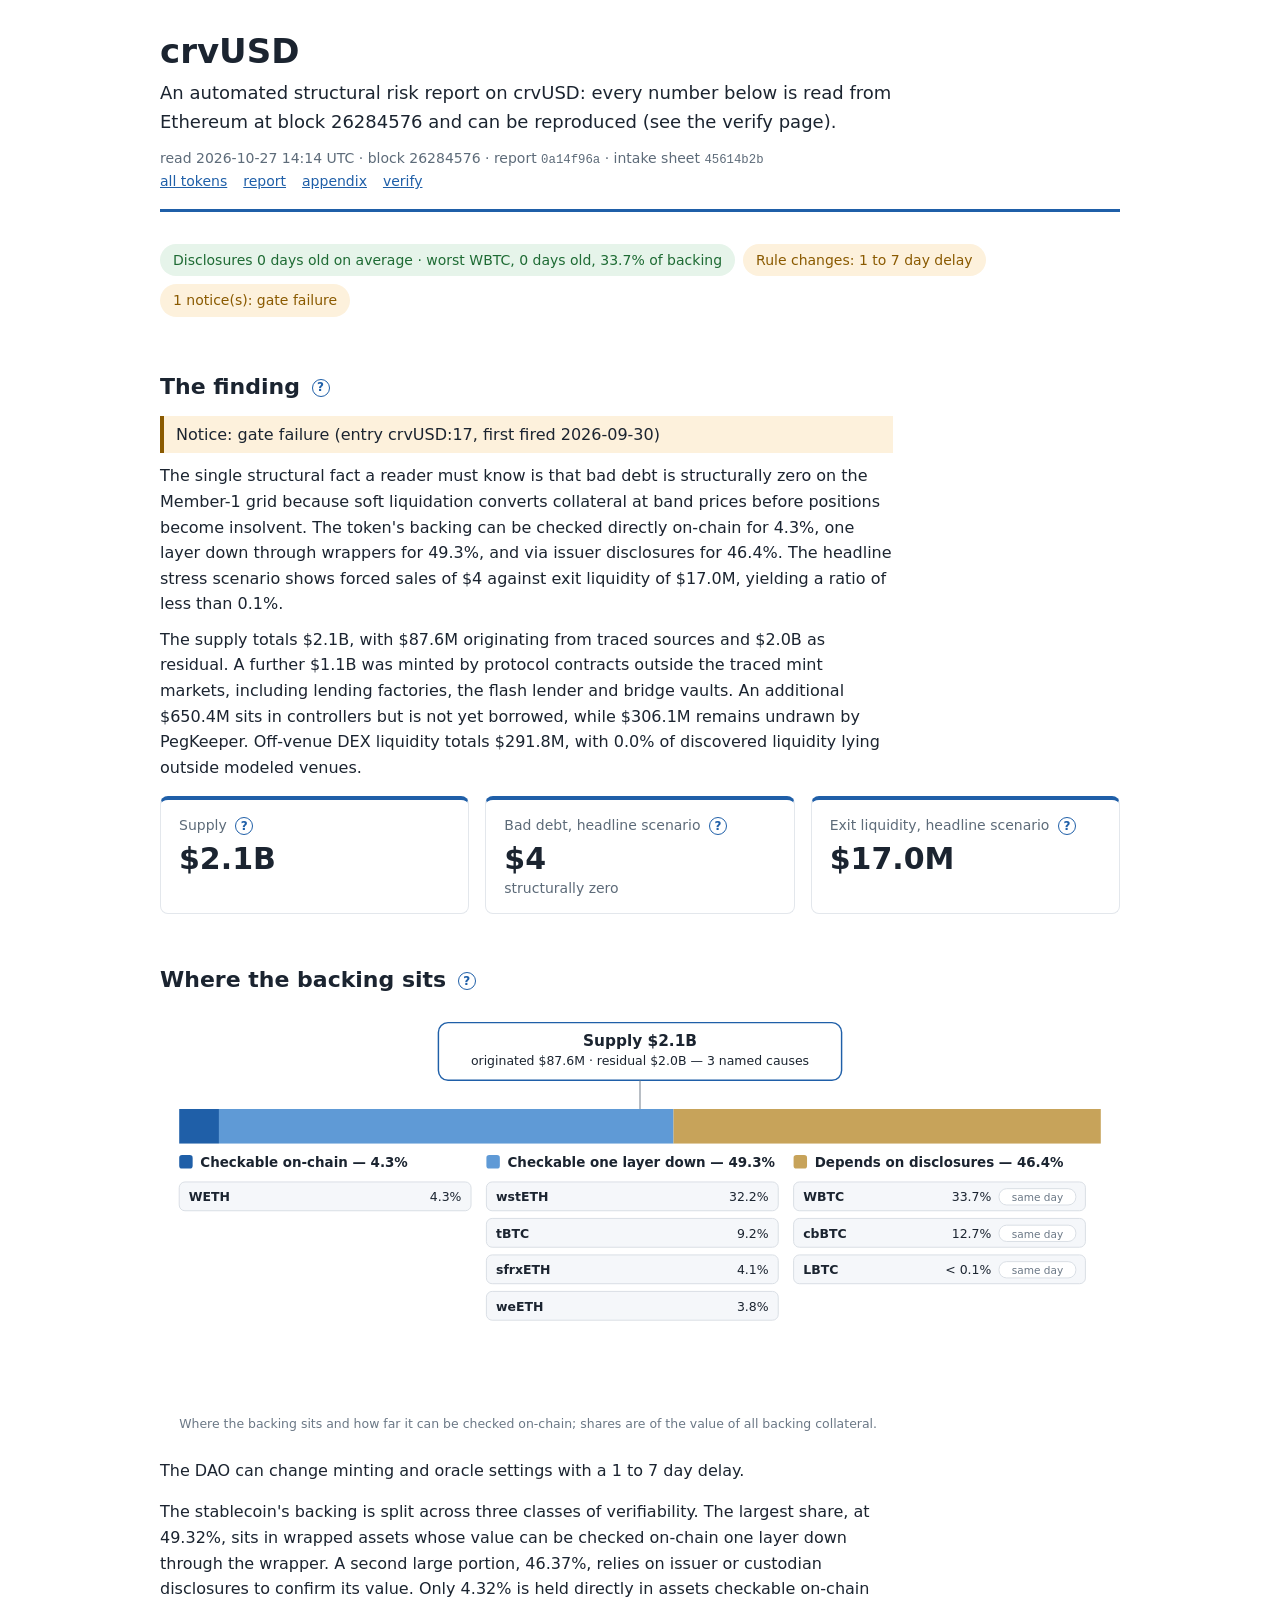
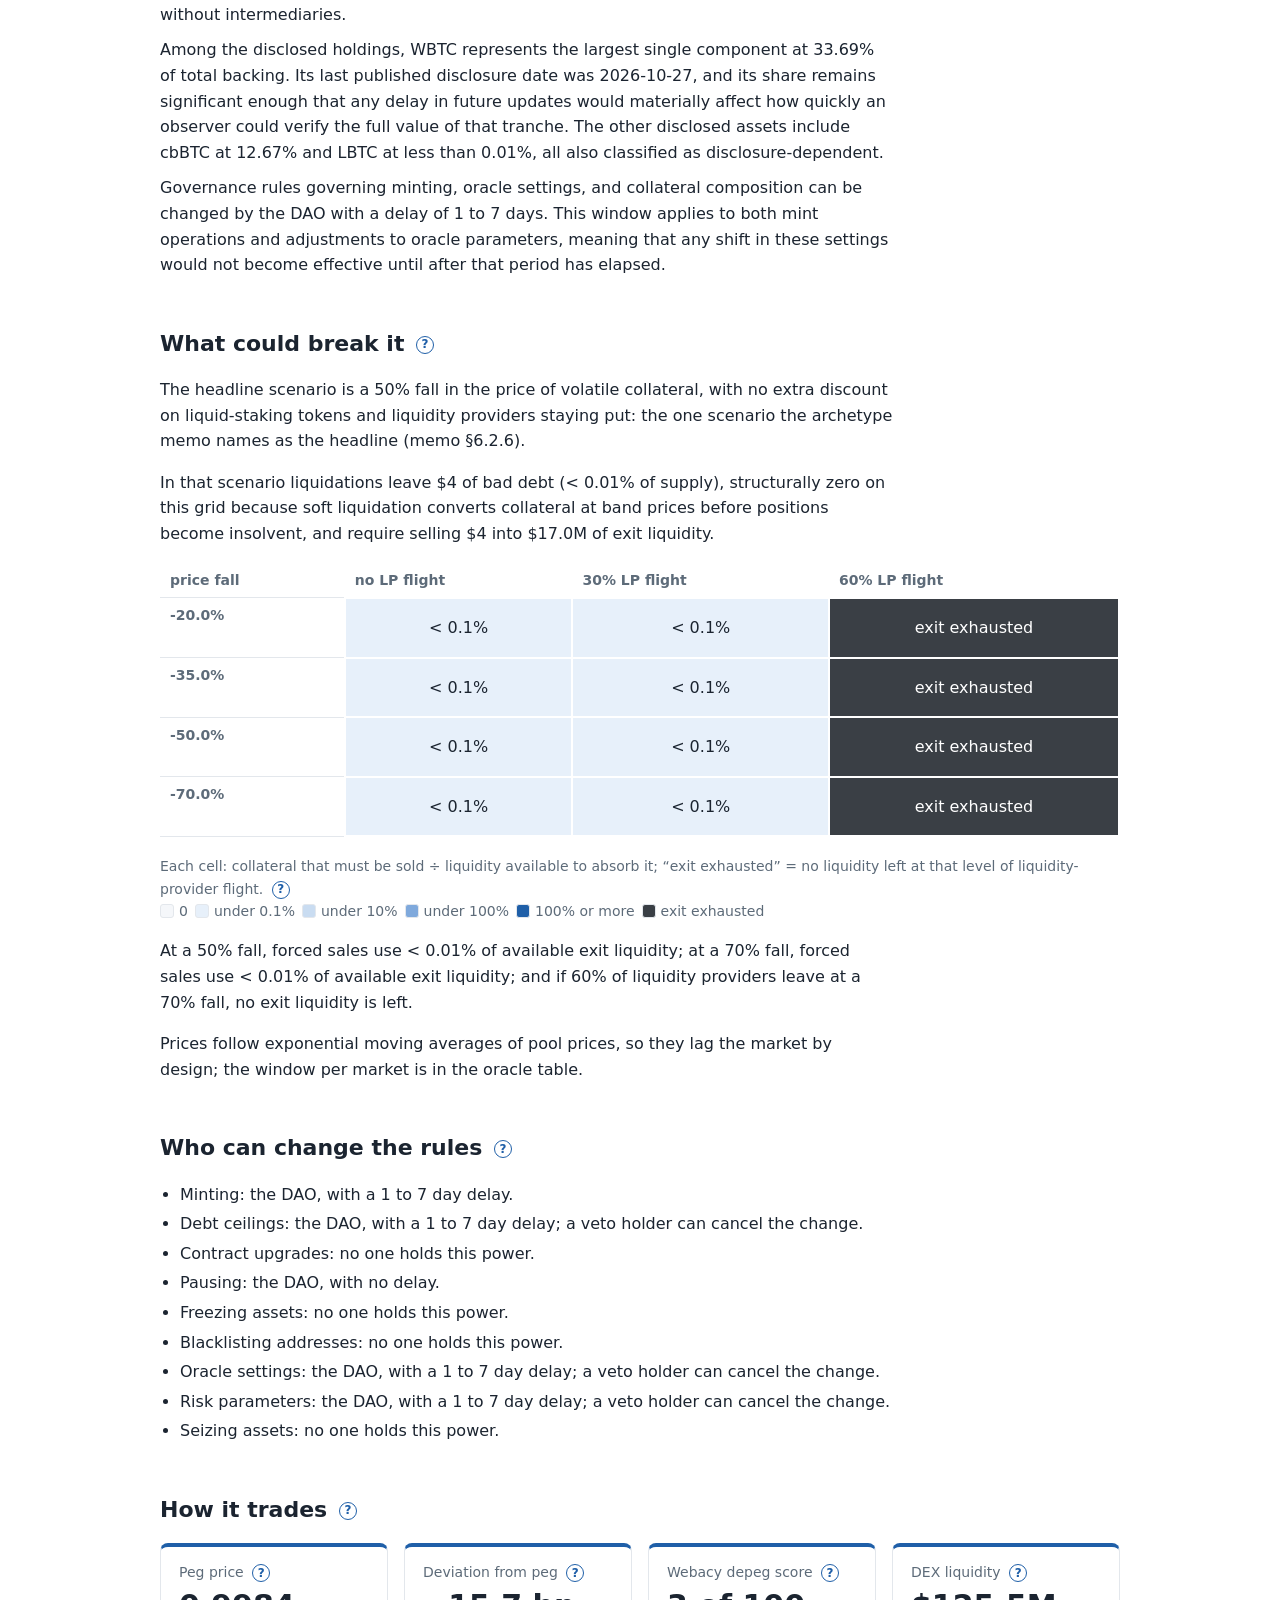
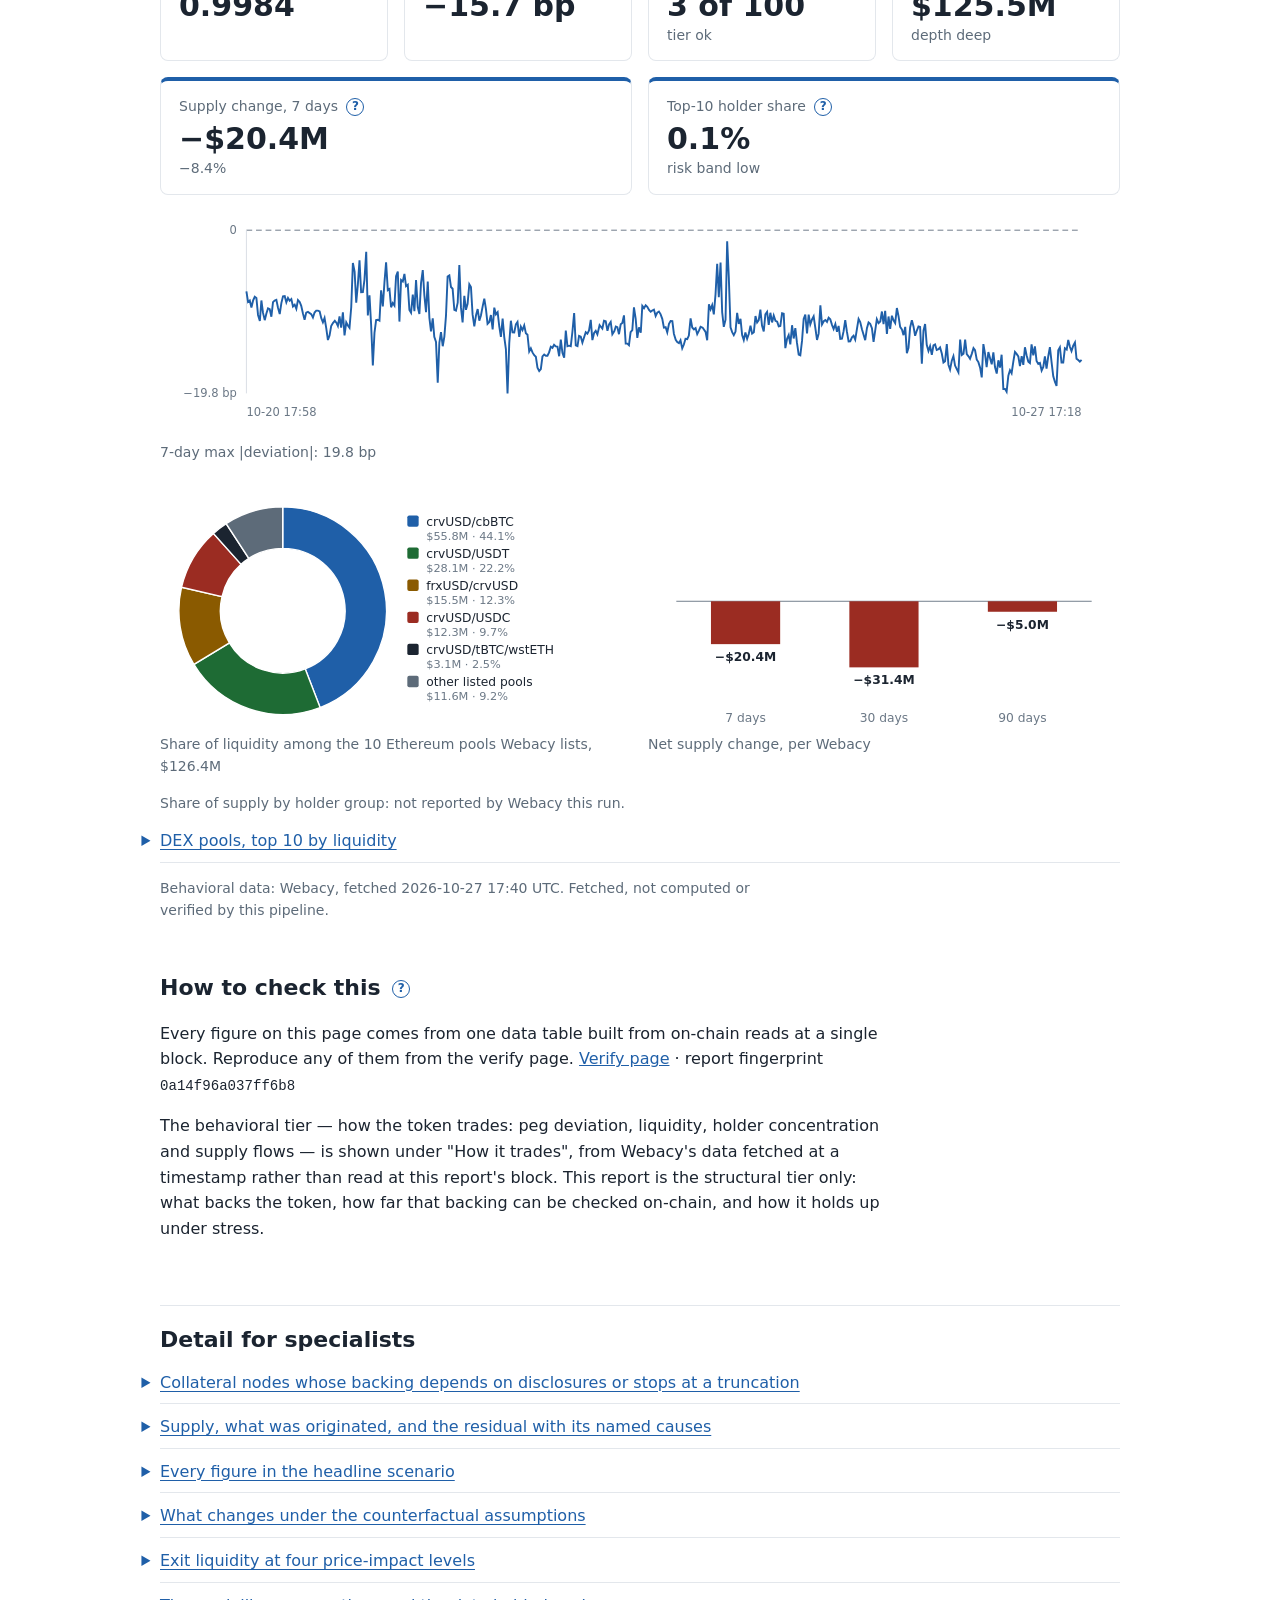
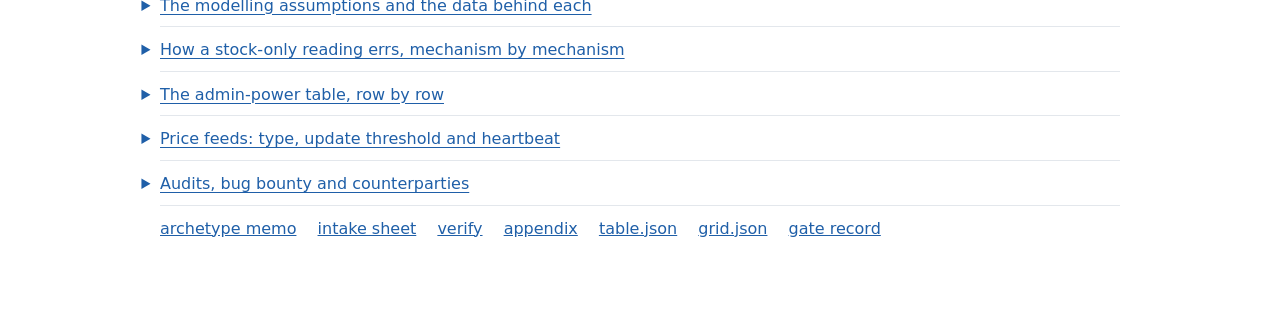
==== commit 416d2f9a: "chain monthly 20261027T161356Z: GHO published" ====
--- a/out/site/crvUSD/index.html
+++ b/out/site/crvUSD/index.html
@@ -78,33 +78,33 @@
 <section class="behavioral" id="behavioral">
 <h2>How it trades <span class="tip" tabindex="0" role="button" aria-label="Webacy&#x27;s view of how this token trades, fetched at the time shown under the chart; not read at this report&#x27;s block and not verified by this pipeline.">?<span class="tip-text" role="tooltip">Webacy&#x27;s view of how this token trades, fetched at the time shown under the chart; not read at this report&#x27;s block and not verified by this pipeline.</span></span></h2>
 <div class="cards">
-  <div class="card"><div class="card-label">Peg price <span class="tip" tabindex="0" role="button" aria-label="Webacy&#x27;s latest price for the token, against its $1 peg.">?<span class="tip-text" role="tooltip">Webacy&#x27;s latest price for the token, against its $1 peg.</span></span></div><div class="card-value">0.9986</div></div>
-  <div class="card"><div class="card-label">Deviation from peg <span class="tip" tabindex="0" role="button" aria-label="How far that price sits from the peg, in basis points (100 bp = 1%).">?<span class="tip-text" role="tooltip">How far that price sits from the peg, in basis points (100 bp = 1%).</span></span></div><div class="card-value">−14.1 bp</div></div>
-  <div class="card"><div class="card-label">Webacy depeg score <span class="tip" tabindex="0" role="button" aria-label="Webacy&#x27;s 0–100 depeg risk score; higher is riskier. Its tiers: ok 0–24, watch 25–49, warning 50–69, critical 70–100.">?<span class="tip-text" role="tooltip">Webacy&#x27;s 0–100 depeg risk score; higher is riskier. Its tiers: ok 0–24, watch 25–49, warning 50–69, critical 70–100.</span></span></div><div class="card-value">1 of 100</div><div class="card-note">tier ok</div></div>
-  <div class="card"><div class="card-label">DEX liquidity <span class="tip" tabindex="0" role="button" aria-label="Liquidity Webacy counts for the token across decentralised-exchange pools, with its depth tier.">?<span class="tip-text" role="tooltip">Liquidity Webacy counts for the token across decentralised-exchange pools, with its depth tier.</span></span></div><div class="card-value">$125.0M</div><div class="card-note">depth deep</div></div>
+  <div class="card"><div class="card-label">Peg price <span class="tip" tabindex="0" role="button" aria-label="Webacy&#x27;s latest price for the token, against its $1 peg.">?<span class="tip-text" role="tooltip">Webacy&#x27;s latest price for the token, against its $1 peg.</span></span></div><div class="card-value">0.9984</div></div>
+  <div class="card"><div class="card-label">Deviation from peg <span class="tip" tabindex="0" role="button" aria-label="How far that price sits from the peg, in basis points (100 bp = 1%).">?<span class="tip-text" role="tooltip">How far that price sits from the peg, in basis points (100 bp = 1%).</span></span></div><div class="card-value">−15.7 bp</div></div>
+  <div class="card"><div class="card-label">Webacy depeg score <span class="tip" tabindex="0" role="button" aria-label="Webacy&#x27;s 0–100 depeg risk score; higher is riskier. Its tiers: ok 0–24, watch 25–49, warning 50–69, critical 70–100.">?<span class="tip-text" role="tooltip">Webacy&#x27;s 0–100 depeg risk score; higher is riskier. Its tiers: ok 0–24, watch 25–49, warning 50–69, critical 70–100.</span></span></div><div class="card-value">3 of 100</div><div class="card-note">tier ok</div></div>
+  <div class="card"><div class="card-label">DEX liquidity <span class="tip" tabindex="0" role="button" aria-label="Liquidity Webacy counts for the token across decentralised-exchange pools, with its depth tier.">?<span class="tip-text" role="tooltip">Liquidity Webacy counts for the token across decentralised-exchange pools, with its depth tier.</span></span></div><div class="card-value">$125.5M</div><div class="card-note">depth deep</div></div>
   <div class="card"><div class="card-label">Supply change, 7 days <span class="tip" tabindex="0" role="button" aria-label="Net tokens minted less burned over seven days, per Webacy; the % is of Webacy&#x27;s circulating supply 7 days earlier ($242.5M).">?<span class="tip-text" role="tooltip">Net tokens minted less burned over seven days, per Webacy; the % is of Webacy&#x27;s circulating supply 7 days earlier ($242.5M).</span></span></div><div class="card-value">−$20.4M</div><div class="card-note">−8.4%</div></div>
   <div class="card"><div class="card-label">Top-10 holder share <span class="tip" tabindex="0" role="button" aria-label="Share of supply held by the ten largest organic holders, with exchanges, bridges, pools and protocol contracts excluded, with Webacy&#x27;s risk band.">?<span class="tip-text" role="tooltip">Share of supply held by the ten largest organic holders, with exchanges, bridges, pools and protocol contracts excluded, with Webacy&#x27;s risk band.</span></span></div><div class="card-value">0.1%</div><div class="card-note">risk band low</div></div>
 </div>
-<figure class="wide"><svg xmlns="http://www.w3.org/2000/svg" viewBox="0 0 1000 240" width="100%" role="img" aria-label="Peg deviation over seven days, in basis points" font-family="system-ui, -apple-system, Segoe UI, Roboto, sans-serif"><title>Peg deviation over seven days, in basis points</title><text x="80" y="24" font-size="12" text-anchor="end" fill="#6b7886" font-weight="normal">0</text><text x="80" y="194" font-size="12" text-anchor="end" fill="#6b7886" font-weight="normal">−19.8 bp</text><line x1="90" y1="20" x2="960" y2="20" stroke="#6b7886" stroke-dasharray="6 4"/><line x1="90" y1="20" x2="90" y2="190" stroke="#d9dee4"/><polyline points="90,151.7 91.7,90.2 93.4,76.9 95.2,65.5 96.9,83.7 98.6,55 100.3,34.5 102.1,76.7 103.8,83.7 105.6,94.7 107.3,93.2 109,100.5 110.8,93.4 112.5,89.4 114.2,90.6 115.9,108.3 117.8,114.6 119.4,93.2 121.1,106.2 122.9,113.7 124.6,106.8 126.3,101.5 128.1,102.3 129.8,110.1 131.5,94.9 133.2,93.3 135,92.5 136.7,100.7 138.4,107.4 140.1,95.9 141.9,88.9 143.6,88.7 145.3,95.1 147,90.6 148.8,93.5 150.5,91.8 152.2,99.5 154,97.6 155.7,101.8 157.4,92.7 159.2,94.7 160.9,98.8 162.6,106.8 164.4,113.4 166,105.9 167.8,105.1 171.2,107.4 173,110.9 174.7,105.8 176.4,103.8 178.2,103.8 179.9,104.7 181.7,111.7 183.4,116 185.1,111.5 186.8,122.2 188.6,134.4 190.3,129.8 192,119.8 193.7,116.7 195.7,114.4 197.4,116.3 198.9,119.8 200.6,109.9 202.4,121.4 204.1,105.6 205.8,129.5 207.6,116 209.3,119.3 211.1,121.7 212.8,100 214.5,54.2 216.3,63.1 218,95.6 219.7,76.6 221.4,51.4 223.1,84.6 224.9,84.4 226.6,71.4 228.3,42.5 230.1,108.9 231.8,87.8 233.5,118.3 235.2,160.9 237,127 238.7,113.7 240.4,113.3 242.2,114.3 243.9,82.6 245.6,99.4 247.4,74.3 249.1,53.5 250.8,82.4 252.5,81.2 254.3,100.3 256,95.9 257.7,98.6 259.4,67.8 261.2,63 262.9,115.2 264.6,71.9 266.4,73.4 268.1,65.6 269.8,78.4 271.6,76.9 273.3,103.2 275,106 276.8,87.1 278.5,104.3 280.2,71.9 282,100.2 283.7,107.3 285.4,75 287.1,61.5 288.8,88.1 290.6,105.3 292.3,73.4 294,111.3 295.8,125.4 297.5,111.9 299.2,131 301,136.3 302.7,179 304.4,137.4 306.1,126.1 307.9,140.9 309.6,130.8 311.3,109 313.1,68.2 314.8,67 316.5,79.2 318.2,81 320,103.1 321.7,103.9 323.5,95.4 325.2,56.2 326.9,100.4 328.6,116 330.4,88.3 332.1,103 333.8,96.6 335.6,76.3 337.3,79.1 339,107.7 340.8,120.1 342.6,108.5 344.2,102.1 345.9,114.3 347.7,108.9 349.4,99.3 351.1,91.3 352.8,102 354.6,117.5 356.3,115.7 358,108.4 359.8,123.4 361.5,100.7 363.2,107.6 365,105.3 366.7,120.3 368.4,131.2 370.2,112.1 371.9,131.3 373.6,143.8 375.3,190 377.1,137.9 378.8,114.3 380.5,126.4 382.2,126.5 384,118.1 385.7,115.6 387.4,131.2 389.2,120.5 390.9,124.1 392.6,119.2 394.3,127.3 396,128.9 397.8,146.4 399.5,143.1 401.3,147.3 403,150.2 404.7,151.8 406.5,163.2 408.2,166.7 409.9,164.6 411.6,151.4 413.4,149.5 415.1,150.7 416.8,150.7 418.5,147.3 420.3,141.4 422,142.5 423.7,139.3 425.5,141 427.2,141.3 428.9,151.3 430.7,133.9 432.4,147.7 434.1,152.9 435.8,124.5 437.6,140.8 439.4,140.3 441.1,140.8 442.8,125.8 444.5,106.3 446.2,140 448,140.8 449.7,130.1 451.4,131 453.2,137.2 454.9,131.8 456.6,126.3 458.4,127.8 460.1,124.5 461.8,113.4 463.5,134.5 465.3,127.1 467,124.9 468.7,128.5 471,118.9 473.9,122.4 475.6,114.3 477.4,114.9 479.1,124.8 480.8,118.1 482.6,115.5 484.3,128.4 486.3,125 487.9,120.3 489.5,121 491.2,128.3 492.9,118.1 494.6,116.7 496.4,108.7 498.1,138.1 499.8,138.2 501.6,139.8 503.3,126.3 505,124 506.8,100.3 508.5,112.3 510.2,132.1 511.9,121.2 513.8,126.9 515.4,98.8 517.2,101.2 518.9,98.2 520.6,99.8 522.4,103.1 524.1,105 525.8,103.6 527.5,102.7 529.3,109.4 531,105.8 532.7,104.7 534.4,107.4 536.1,112.3 537.9,121.5 539.6,121 541.4,126.4 543.1,117.6 544.9,114.6 546.6,114.7 548.3,127.8 550.1,134.1 551.7,136.4 553.5,137.6 555.2,134.6 556.9,143.1 558.6,139.1 560.4,133.1 562.1,133.4 563.8,129.8 565.6,111.9 567.3,121.3 569.1,123.3 570.8,122 572.5,128.3 574.2,124.7 576,120.7 578.2,121.6 581.1,125.9 582.9,134.7 584.6,97.3 586.3,102.4 588.1,98 589.8,107.7 591.5,86.5 593.3,54.9 595,89.7 596.7,53.8 598.4,105.5 600.2,120.7 601.9,113.2 603.6,31.6 605.4,68.7 607.1,121.2 608.8,126.2 610.6,129.3 612.3,125.6 614,106.2 615.7,117.6 617.5,112.4 619.2,129.2 620.9,134.4 622.6,126.6 624.4,133.1 626.1,128.1 627.8,119.5 629.6,127.6 631.3,126.3 633.1,109.4 634.8,116.1 636.5,113.8 638.2,102.8 639.9,119.3 641.7,125.5 643.4,107.7 645.1,105.1 646.9,118.5 648.6,106 650.3,116.1 652,108.9 653.8,114.4 655.6,115.3 657.2,120.1 658.9,119.7 660.7,106.5 662.4,107.1 664.1,142.8 665.9,133.2 667.6,129.3 669.3,139 671.1,119 672.8,132.8 674.5,122 676.2,137.2 678,149.5 679.7,150.3 681.5,135.1 683.2,112.4 684.9,108 686.6,127.5 688.4,108 690.1,118.1 691.8,113 693.5,109.7 695.3,121.6 697,134.3 698.8,127.8 700.5,98.3 702.2,118.2 704,114.8 705.7,113.5 707.4,115.5 709.1,111.2 710.8,112.8 712.6,118.6 714.3,122.9 716.1,117.7 717.8,125.9 719.5,119.7 721.2,133.3 723,133 724.7,125.2 726.4,113.6 728.1,125.5 729.9,135.9 731.6,135.7 733.3,131.7 735.1,130 736.8,133.9 738.5,122.8 740.3,112.4 742,115.7 743.7,123.1 747.2,134.6 748.9,122.1 750.6,116.1 752.4,117.5 754.1,122.1 755.8,136.4 757.5,124.5 759.3,112.7 761,116.8 762.8,115.1 764.5,104.7 766.2,117.8 767.9,104 769.7,128 771.4,109.9 773.1,122.8 774.9,109.1 776.6,113.9 778.3,116.7 780,101.1 781.8,109.6 783.5,120.7 785.2,123.3 786.9,129.3 788.7,120.7 790.4,148.1 792.1,142.4 793.9,121.3 795.6,113.7 797.3,120.2 799.1,130 800.9,124.5 802.6,120.3 804.2,120.8 806,159 807.7,124.7 809.4,117.8 811.1,139.3 812.9,145.8 814.6,140.8 816.4,149.8 818.1,140 819.8,139 821.5,144.8 823.3,144 825,142.1 826.7,148.5 828.5,157.9 830.2,156.5 831.9,138.7 833.7,160.1 835.4,165.1 837.1,155.9 838.8,151.2 840.6,161 842.3,164.7 844.1,168.1 845.8,133.9 847.5,150 849.3,148.7 851,134.1 852.7,149.1 854.5,151.4 856.1,154 857.9,148.8 859.7,142.9 861.3,145 863.1,154.8 864.8,157.4 866.6,163.2 868.3,173.4 870,138.7 871.7,148.6 873.4,162.6 875.2,146.9 876.9,153.2 878.6,159.7 880.3,147.2 882.1,162.5 883.8,169.4 885.5,155.5 887.2,163.1 889,149.7 890.7,185.4 892.5,185.3 894.2,188.3 895.9,171.5 897.7,165.8 899.3,169 901.1,156.8 902.8,146.8 904.5,148.9 906.3,151.5 908,161.6 909.8,151.2 911.5,160.3 913.2,142 914.9,150.2 916.7,156.9 918.4,158.4 920.1,139 921.8,150.3 923.6,141 925.3,156.1 927,159.3 928.8,158.3 930.5,166.2 932.2,162.5 933.9,151.4 935.7,164.3 937.4,151.3 939.2,141.8 940.9,157.1 942.6,172.2 944.4,177.8 946.1,182.3 947.8,145 949.6,142 951.3,157.8 953,157.9 954.7,143 956.6,144.4 958.2,134.3 960,141.7" fill="none" stroke="#1f5fa8" stroke-width="2"/><text x="90" y="214" font-size="12" text-anchor="start" fill="#6b7886" font-weight="normal">10-20 15:18</text><text x="960" y="214" font-size="12" text-anchor="end" fill="#6b7886" font-weight="normal">10-27 14:59</text></svg><figcaption>7-day max |deviation|: 19.8 bp</figcaption></figure>
+<figure class="wide"><svg xmlns="http://www.w3.org/2000/svg" viewBox="0 0 1000 240" width="100%" role="img" aria-label="Peg deviation over seven days, in basis points" font-family="system-ui, -apple-system, Segoe UI, Roboto, sans-serif"><title>Peg deviation over seven days, in basis points</title><text x="80" y="24" font-size="12" text-anchor="end" fill="#6b7886" font-weight="normal">0</text><text x="80" y="194" font-size="12" text-anchor="end" fill="#6b7886" font-weight="normal">−19.8 bp</text><line x1="90" y1="20" x2="960" y2="20" stroke="#6b7886" stroke-dasharray="6 4"/><line x1="90" y1="20" x2="90" y2="190" stroke="#d9dee4"/><polyline points="90,83.7 91.7,94.7 93.5,93.2 95.2,100.5 96.9,93.4 98.7,89.4 100.4,90.6 102.1,108.3 104,114.6 105.6,93.2 107.3,106.2 109.1,113.7 110.8,106.8 112.5,101.5 114.3,102.3 116,110.1 117.7,94.9 119.4,93.3 121.2,92.5 122.9,100.7 124.7,107.4 126.4,95.9 128.1,88.9 129.9,88.7 131.6,95.1 133.3,90.6 135.1,93.5 136.8,91.8 138.5,99.5 140.3,97.6 142,101.8 143.7,92.7 145.5,94.7 147.1,98.8 148.9,106.8 150.6,113.4 152.3,105.9 154.1,105.1 157.5,107.4 159.3,110.9 161,105.8 162.7,103.8 164.5,103.8 166.3,104.7 168,111.7 169.7,116 171.4,111.5 173.2,122.2 174.9,134.4 176.6,129.8 178.3,119.8 180.1,116.7 182.1,114.4 183.7,116.3 185.3,119.8 187,109.9 188.7,121.4 190.5,105.6 192.2,129.5 194,116 195.7,119.3 197.4,121.7 199.2,100 200.9,54.2 202.7,63.1 204.4,95.6 206.1,76.6 207.8,51.4 209.5,84.6 211.3,84.4 213,71.4 214.8,42.5 216.5,108.9 218.2,87.8 219.9,118.3 221.7,160.9 223.4,127 225.1,113.7 226.9,113.3 228.6,114.3 230.3,82.6 232.1,99.4 233.8,74.3 235.5,53.5 237.3,82.4 239,81.2 240.7,100.3 242.4,95.9 244.2,98.6 245.9,67.8 247.7,63 249.4,115.2 251.1,71.9 252.9,73.4 254.6,65.6 256.3,78.4 258.1,76.9 259.8,103.2 261.5,106 263.3,87.1 265,104.3 266.7,71.9 268.5,100.2 270.2,107.3 271.9,75 273.7,61.5 275.4,88.1 277.1,105.3 278.9,73.4 280.6,111.3 282.3,125.4 284.1,111.9 285.7,131 287.5,136.3 289.3,179 291,137.4 292.7,126.1 294.5,140.9 296.2,130.8 297.9,109 299.6,68.2 301.4,67 303.1,79.2 304.8,81 306.6,103.1 308.3,103.9 310.1,95.4 311.8,56.2 313.5,100.4 315.2,116 317,88.3 318.7,103 320.4,96.6 322.2,76.3 323.9,79.1 325.6,107.7 327.4,120.1 329.2,108.5 330.9,102.1 332.6,114.3 334.3,108.9 336.1,99.3 337.8,91.3 339.5,102 341.2,117.5 343,115.7 344.7,108.4 346.5,123.4 348.2,100.7 349.9,107.6 351.7,105.3 353.4,120.3 355.1,131.2 356.9,112.1 358.6,131.3 360.3,143.8 362,190 363.8,137.9 365.5,114.3 367.2,126.4 369,126.5 370.7,118.1 372.4,115.6 374.2,131.2 375.9,120.5 377.6,124.1 379.4,119.2 381.1,127.3 382.8,128.9 384.6,146.4 386.3,143.1 388,147.3 389.8,150.2 391.5,151.8 393.2,163.2 395,166.7 396.7,164.6 398.4,151.4 400.2,149.5 401.9,150.7 403.6,150.7 405.3,147.3 407.1,141.4 408.8,142.5 410.5,139.3 412.3,141 414,141.3 415.8,151.3 417.5,133.9 419.2,147.7 421,152.9 422.7,124.5 424.4,140.8 426.2,140.3 427.9,140.8 429.6,125.8 431.4,106.3 433.1,140 434.9,140.8 436.5,130.1 438.3,131 440,137.2 441.7,131.8 443.5,126.3 445.2,127.8 446.9,124.5 448.7,113.4 450.4,134.5 452.2,127.1 453.9,124.9 455.6,128.5 457.9,118.9 460.8,122.4 462.5,114.3 464.3,114.9 466.1,124.8 467.8,118.1 469.5,115.5 471.2,128.4 473.3,125 474.8,120.3 476.4,121 478.1,128.3 479.9,118.1 481.6,116.7 483.3,108.7 485.1,138.1 486.8,138.2 488.5,139.8 490.2,126.3 492,124 493.7,100.3 495.5,112.3 497.2,132.1 498.9,121.2 500.8,126.9 502.4,98.8 504.2,101.2 505.9,98.2 507.6,99.8 509.4,103.1 511.1,105 512.8,103.6 514.5,102.7 516.3,109.4 518,105.8 519.7,104.7 521.4,107.4 523.2,112.3 524.9,121.5 526.7,121 528.4,126.4 530.2,117.6 531.9,114.6 533.7,114.7 535.3,127.8 537.2,134.1 538.8,136.4 540.6,137.6 542.2,134.6 544,143.1 545.7,139.1 547.4,133.1 549.2,133.4 550.9,129.8 552.7,111.9 554.4,121.3 556.2,123.3 557.9,122 559.6,128.3 561.4,124.7 563.1,120.7 565.3,121.6 568.3,125.9 570,134.7 571.8,97.3 573.5,102.4 575.2,98 576.9,107.7 578.7,86.5 580.4,54.9 582.1,89.7 583.9,53.8 585.6,105.5 587.3,120.7 589.1,113.2 590.8,31.6 592.5,68.7 594.3,121.2 596,126.2 597.7,129.3 599.5,125.6 601.2,106.2 602.9,117.6 604.7,112.4 606.4,129.2 608.1,134.4 609.8,126.6 611.6,133.1 613.3,128.1 615.1,119.5 616.8,127.6 618.6,126.3 620.3,109.4 622,116.1 623.7,113.8 625.4,102.8 627.1,119.3 628.9,125.5 630.6,107.7 632.4,105.1 634.1,118.5 635.8,106 637.6,116.1 639.3,108.9 641.1,114.4 642.9,115.3 644.5,120.1 646.2,119.7 648,106.5 649.7,107.1 651.4,142.8 653.2,133.2 654.9,129.3 656.6,139 658.4,119 660.1,132.8 661.8,122 663.5,137.2 665.3,149.5 667,150.3 668.8,135.1 670.5,112.4 672.2,108 674,127.5 675.7,108 677.4,118.1 679.2,113 680.9,109.7 682.6,121.6 684.4,134.3 686.1,127.8 687.9,98.3 689.6,118.2 691.4,114.8 693.1,113.5 694.8,115.5 696.5,111.2 698.2,112.8 700,118.6 701.7,122.9 703.5,117.7 705.2,125.9 706.9,119.7 708.6,133.3 710.4,133 712.1,125.2 713.8,113.6 715.5,125.5 717.3,135.9 719,135.7 720.8,131.7 722.5,130 724.2,133.9 726,122.8 727.7,112.4 729.4,115.7 731.2,123.1 734.6,134.6 736.4,122.1 738.1,116.1 739.8,117.5 741.6,122.1 743.3,136.4 745,124.5 746.7,112.7 748.5,116.8 750.3,115.1 752,104.7 753.7,117.8 755.4,104 757.2,128 758.9,109.9 760.6,122.8 762.4,109.1 764.1,113.9 765.8,116.7 767.6,101.1 769.3,109.6 771,120.7 772.8,123.3 774.5,129.3 776.3,120.7 778,148.1 779.7,142.4 781.4,121.3 783.2,113.7 784.9,120.2 786.6,130 788.4,124.5 790.1,120.3 791.8,120.8 793.6,159 795.3,124.7 797,117.8 798.7,139.3 800.5,145.8 802.2,140.8 804,149.8 805.7,140 807.4,139 809.1,144.8 810.9,144 812.6,142.1 814.4,148.5 816.1,157.9 817.8,156.5 819.6,138.7 821.3,160.1 823,165.1 824.8,155.9 826.5,151.2 828.2,161 830,164.7 831.7,168.1 833.5,133.9 835.2,150 837,148.7 838.7,134.1 840.4,149.1 842.2,151.4 843.8,154 845.6,148.8 847.4,142.9 849,145 850.8,154.8 852.5,157.4 854.3,163.2 856,173.4 857.7,138.7 859.4,148.6 861.1,162.6 862.9,146.9 864.6,153.2 866.4,159.7 868.1,147.2 869.8,162.5 871.6,169.4 873.3,155.5 875,163.1 876.7,149.7 878.5,185.4 880.2,185.3 881.9,188.3 883.7,171.5 885.4,165.8 887.1,169 888.9,156.8 890.6,146.8 892.3,148.9 894.1,151.5 895.8,161.6 897.6,151.2 899.3,160.3 901,142 902.7,150.2 904.5,156.9 906.2,158.4 907.9,139 909.7,150.3 911.4,141 913.1,156.1 914.9,159.3 916.6,158.3 918.4,166.2 920.1,162.5 921.8,151.4 923.5,164.3 925.3,151.3 927,141.8 928.7,157.1 930.5,172.2 932.2,177.8 933.9,182.3 935.7,145 937.4,142 939.1,157.8 940.9,157.9 942.6,143 944.5,144.4 946.1,134.3 947.9,141.7 949.5,145.9 951.3,140.3 953.1,137 954.7,153.8 956.5,155.2 958.2,156.9 960,155.1" fill="none" stroke="#1f5fa8" stroke-width="2"/><text x="90" y="214" font-size="12" text-anchor="start" fill="#6b7886" font-weight="normal">10-20 17:58</text><text x="960" y="214" font-size="12" text-anchor="end" fill="#6b7886" font-weight="normal">10-27 17:18</text></svg><figcaption>7-day max |deviation|: 19.8 bp</figcaption></figure>
 <div style="display:flex;flex-wrap:wrap;gap:16px;align-items:flex-start">
-<figure style="flex:1 1 420px;min-width:0;margin:0"><svg xmlns="http://www.w3.org/2000/svg" viewBox="0 0 500 260" width="100%" role="img" aria-label="Liquidity by Ethereum DEX pool" font-family="system-ui, -apple-system, Segoe UI, Roboto, sans-serif"><title>Liquidity by Ethereum DEX pool</title><path d="M130,20 A110,110 0 0 1 169.6,232.6 L153.7,191.6 A66,66 0 0 0 130,64 Z" fill="#1f5fa8" stroke="#ffffff" stroke-width="1.5"/><path d="M169.6,232.6 A110,110 0 0 1 35.9,187 L73.6,164.2 A66,66 0 0 0 153.7,191.6 Z" fill="#1e6b34" stroke="#ffffff" stroke-width="1.5"/><path d="M35.9,187 A110,110 0 0 1 22.8,105.3 L65.7,115.2 A66,66 0 0 0 73.6,164.2 Z" fill="#8a5a00" stroke="#ffffff" stroke-width="1.5"/><path d="M22.8,105.3 A110,110 0 0 1 56.7,48 L86,80.8 A66,66 0 0 0 65.7,115.2 Z" fill="#9b2c22" stroke="#ffffff" stroke-width="1.5"/><path d="M56.7,48 A110,110 0 0 1 70.2,37.7 L94.1,74.6 A66,66 0 0 0 86,80.8 Z" fill="#1b2430" stroke="#ffffff" stroke-width="1.5"/><path d="M70.2,37.7 A110,110 0 0 1 130,20 L130,64 A66,66 0 0 0 94.1,74.6 Z" fill="#5d6b79" stroke="#ffffff" stroke-width="1.5"/><rect x="262" y="29" width="12" height="12" fill="#1f5fa8" rx="2"/><text x="282" y="40" font-size="13" text-anchor="start" fill="#1b2430" font-weight="normal">crvUSD/cbBTC</text><text x="282" y="55" font-size="12" text-anchor="start" fill="#6b7886" font-weight="normal">$55.7M · 44.1%</text><rect x="262" y="63" width="12" height="12" fill="#1e6b34" rx="2"/><text x="282" y="74" font-size="13" text-anchor="start" fill="#1b2430" font-weight="normal">crvUSD/USDT</text><text x="282" y="89" font-size="12" text-anchor="start" fill="#6b7886" font-weight="normal">$28.0M · 22.2%</text><rect x="262" y="97" width="12" height="12" fill="#8a5a00" rx="2"/><text x="282" y="108" font-size="13" text-anchor="start" fill="#1b2430" font-weight="normal">frxUSD/crvUSD</text><text x="282" y="123" font-size="12" text-anchor="start" fill="#6b7886" font-weight="normal">$15.5M · 12.3%</text><rect x="262" y="131" width="12" height="12" fill="#9b2c22" rx="2"/><text x="282" y="142" font-size="13" text-anchor="start" fill="#1b2430" font-weight="normal">crvUSD/USDC</text><text x="282" y="157" font-size="12" text-anchor="start" fill="#6b7886" font-weight="normal">$12.3M · 9.8%</text><rect x="262" y="165" width="12" height="12" fill="#1b2430" rx="2"/><text x="282" y="176" font-size="13" text-anchor="start" fill="#1b2430" font-weight="normal">crvUSD/tBTC/wstETH</text><text x="282" y="191" font-size="12" text-anchor="start" fill="#6b7886" font-weight="normal">$3.1M · 2.5%</text><rect x="262" y="199" width="12" height="12" fill="#5d6b79" rx="2"/><text x="282" y="210" font-size="13" text-anchor="start" fill="#1b2430" font-weight="normal">other listed pools</text><text x="282" y="225" font-size="12" text-anchor="start" fill="#6b7886" font-weight="normal">$11.5M · 9.1%</text></svg><figcaption>Share of liquidity among the 10 Ethereum pools Webacy lists, $126.1M</figcaption></figure>
+<figure style="flex:1 1 420px;min-width:0;margin:0"><svg xmlns="http://www.w3.org/2000/svg" viewBox="0 0 500 260" width="100%" role="img" aria-label="Liquidity by Ethereum DEX pool" font-family="system-ui, -apple-system, Segoe UI, Roboto, sans-serif"><title>Liquidity by Ethereum DEX pool</title><path d="M130,20 A110,110 0 0 1 169.6,232.6 L153.8,191.6 A66,66 0 0 0 130,64 Z" fill="#1f5fa8" stroke="#ffffff" stroke-width="1.5"/><path d="M169.6,232.6 A110,110 0 0 1 35.9,186.9 L73.5,164.1 A66,66 0 0 0 153.8,191.6 Z" fill="#1e6b34" stroke="#ffffff" stroke-width="1.5"/><path d="M35.9,186.9 A110,110 0 0 1 22.8,105.1 L65.7,115.1 A66,66 0 0 0 73.5,164.1 Z" fill="#8a5a00" stroke="#ffffff" stroke-width="1.5"/><path d="M22.8,105.1 A110,110 0 0 1 56.6,48.1 L85.9,80.9 A66,66 0 0 0 65.7,115.1 Z" fill="#9b2c22" stroke="#ffffff" stroke-width="1.5"/><path d="M56.6,48.1 A110,110 0 0 1 70.1,37.7 L94.1,74.6 A66,66 0 0 0 85.9,80.9 Z" fill="#1b2430" stroke="#ffffff" stroke-width="1.5"/><path d="M70.1,37.7 A110,110 0 0 1 130,20 L130,64 A66,66 0 0 0 94.1,74.6 Z" fill="#5d6b79" stroke="#ffffff" stroke-width="1.5"/><rect x="262" y="29" width="12" height="12" fill="#1f5fa8" rx="2"/><text x="282" y="40" font-size="13" text-anchor="start" fill="#1b2430" font-weight="normal">crvUSD/cbBTC</text><text x="282" y="55" font-size="12" text-anchor="start" fill="#6b7886" font-weight="normal">$55.8M · 44.1%</text><rect x="262" y="63" width="12" height="12" fill="#1e6b34" rx="2"/><text x="282" y="74" font-size="13" text-anchor="start" fill="#1b2430" font-weight="normal">crvUSD/USDT</text><text x="282" y="89" font-size="12" text-anchor="start" fill="#6b7886" font-weight="normal">$28.1M · 22.2%</text><rect x="262" y="97" width="12" height="12" fill="#8a5a00" rx="2"/><text x="282" y="108" font-size="13" text-anchor="start" fill="#1b2430" font-weight="normal">frxUSD/crvUSD</text><text x="282" y="123" font-size="12" text-anchor="start" fill="#6b7886" font-weight="normal">$15.5M · 12.3%</text><rect x="262" y="131" width="12" height="12" fill="#9b2c22" rx="2"/><text x="282" y="142" font-size="13" text-anchor="start" fill="#1b2430" font-weight="normal">crvUSD/USDC</text><text x="282" y="157" font-size="12" text-anchor="start" fill="#6b7886" font-weight="normal">$12.3M · 9.7%</text><rect x="262" y="165" width="12" height="12" fill="#1b2430" rx="2"/><text x="282" y="176" font-size="13" text-anchor="start" fill="#1b2430" font-weight="normal">crvUSD/tBTC/wstETH</text><text x="282" y="191" font-size="12" text-anchor="start" fill="#6b7886" font-weight="normal">$3.1M · 2.5%</text><rect x="262" y="199" width="12" height="12" fill="#5d6b79" rx="2"/><text x="282" y="210" font-size="13" text-anchor="start" fill="#1b2430" font-weight="normal">other listed pools</text><text x="282" y="225" font-size="12" text-anchor="start" fill="#6b7886" font-weight="normal">$11.6M · 9.2%</text></svg><figcaption>Share of liquidity among the 10 Ethereum pools Webacy lists, $126.4M</figcaption></figure>
 <figure style="flex:1 1 420px;min-width:0;margin:0"><svg xmlns="http://www.w3.org/2000/svg" viewBox="0 0 500 260" width="100%" role="img" aria-label="Net supply change by window" font-family="system-ui, -apple-system, Segoe UI, Roboto, sans-serif"><title>Net supply change by window</title><line x1="30" y1="120" x2="470" y2="120" stroke="#6b7886"/><rect x="66.7" y="120" width="73.3" height="45.4" fill="#9b2c22"/><text x="103.3" y="183.4" font-size="13" text-anchor="middle" fill="#1b2430" font-weight="600">−$20.4M</text><text x="103.3" y="248" font-size="13" text-anchor="middle" fill="#6b7886" font-weight="normal">7 days</text><rect x="213.3" y="120" width="73.3" height="70" fill="#9b2c22"/><text x="250" y="208" font-size="13" text-anchor="middle" fill="#1b2430" font-weight="600">−$31.4M</text><text x="250" y="248" font-size="13" text-anchor="middle" fill="#6b7886" font-weight="normal">30 days</text><rect x="360" y="120" width="73.3" height="11.1" fill="#9b2c22"/><text x="396.7" y="149.1" font-size="13" text-anchor="middle" fill="#1b2430" font-weight="600">−$5.0M</text><text x="396.7" y="248" font-size="13" text-anchor="middle" fill="#6b7886" font-weight="normal">90 days</text></svg><figcaption>Net supply change, per Webacy</figcaption></figure>
 </div>
 <p class="meta holder-unreported">Share of supply by holder group: not reported by Webacy this run.</p>
 <details class="markets"><summary>DEX pools, top 10 by liquidity</summary>
 <table class="striped"><tr><th class="num">#</th><th>DEX</th><th>pair</th><th class="num">liquidity</th><th class="num">24h volume</th><th>pool</th></tr>
-<tr><td class="num">1</td><td>Curve</td><td>crvUSD/cbBTC</td><td class="num">$55.7M</td><td class="num">$584.3k</td><td><code title="0x862cb4e988fb66e72f128d1183829f8c05b6c6a0">0x862c…c6a0</code></td></tr>
-<tr><td class="num">2</td><td>Curve</td><td>crvUSD/USDT</td><td class="num">$28.0M</td><td class="num">$4.9M</td><td><code title="0x390f3595bca2df7d23783dfd126427cceb997bf4">0x390f…7bf4</code></td></tr>
-<tr><td class="num">3</td><td>Curve</td><td>frxUSD/crvUSD</td><td class="num">$15.5M</td><td class="num">$233.1k</td><td><code title="0x13e12bb0e6a2f1a3d6901a59a9d585e89a6243e1">0x13e1…43e1</code></td></tr>
+<tr><td class="num">1</td><td>Curve</td><td>crvUSD/cbBTC</td><td class="num">$55.8M</td><td class="num">$311.0k</td><td><code title="0x862cb4e988fb66e72f128d1183829f8c05b6c6a0">0x862c…c6a0</code></td></tr>
+<tr><td class="num">2</td><td>Curve</td><td>crvUSD/USDT</td><td class="num">$28.1M</td><td class="num">$3.3M</td><td><code title="0x390f3595bca2df7d23783dfd126427cceb997bf4">0x390f…7bf4</code></td></tr>
+<tr><td class="num">3</td><td>Curve</td><td>frxUSD/crvUSD</td><td class="num">$15.5M</td><td class="num">$241.8k</td><td><code title="0x13e12bb0e6a2f1a3d6901a59a9d585e89a6243e1">0x13e1…43e1</code></td></tr>
 <tr><td class="num">4</td><td>Curve</td><td>crvUSD/USDC</td><td class="num">$12.3M</td><td class="num">$1.4M</td><td><code title="0x4dece678ceceb27446b35c672dc7d61f30bad69e">0x4dec…d69e</code></td></tr>
-<tr><td class="num">5</td><td>Curve</td><td>crvUSD/tBTC/wstETH</td><td class="num">$3.1M</td><td class="num">$592.2k</td><td><code title="0x2889302a794da87fbf1d6db415c1492194663d13">0x2889…3d13</code></td></tr>
-<tr><td class="num">6</td><td>Curve</td><td>wstETH/crvUSD</td><td class="num">$3.1M</td><td class="num">$446.3k</td><td><code title="0x2889302a794da87fbf1d6db415c1492194663d13-0xf939e0a03fb07f59a73314e73794be0e57ac1b4e-0x7f39c581f595b53c5cb19bd0b3f8da6c935e2ca0">0x2889…2ca0</code></td></tr>
-<tr><td class="num">7</td><td>Curve</td><td>tBTC/crvUSD</td><td class="num">$3.1M</td><td class="num">$104.8k</td><td><code title="0x2889302a794da87fbf1d6db415c1492194663d13-0xf939e0a03fb07f59a73314e73794be0e57ac1b4e-0x18084fba666a33d37592fa2633fd49a74dd93a88">0x2889…3a88</code></td></tr>
-<tr><td class="num">8</td><td>Curve</td><td>crvUSD/WETH</td><td class="num">$1.8M</td><td class="num">$170.2k</td><td><code title="0x4ebdf703948ddcea3b11f675b4d1fba9d2414a14-0xf939e0a03fb07f59a73314e73794be0e57ac1b4e-0xc02aaa39b223fe8d0a0e5c4f27ead9083c756cc2">0x4ebd…6cc2</code></td></tr>
-<tr><td class="num">9</td><td>Curve</td><td>crvUSD/WETH/CRV</td><td class="num">$1.8M</td><td class="num">$466.4k</td><td><code title="0x4ebdf703948ddcea3b11f675b4d1fba9d2414a14">0x4ebd…4a14</code></td></tr>
-<tr><td class="num">10</td><td>Curve</td><td>CRV/crvUSD</td><td class="num">$1.8M</td><td class="num">$402.2k</td><td><code title="0x4ebdf703948ddcea3b11f675b4d1fba9d2414a14-0xf939e0a03fb07f59a73314e73794be0e57ac1b4e-0xd533a949740bb3306d119cc777fa900ba034cd52">0x4ebd…cd52</code></td></tr>
+<tr><td class="num">5</td><td>Curve</td><td>crvUSD/tBTC/wstETH</td><td class="num">$3.1M</td><td class="num">$547.1k</td><td><code title="0x2889302a794da87fbf1d6db415c1492194663d13">0x2889…3d13</code></td></tr>
+<tr><td class="num">6</td><td>Curve</td><td>wstETH/crvUSD</td><td class="num">$3.1M</td><td class="num">$408.4k</td><td><code title="0x2889302a794da87fbf1d6db415c1492194663d13-0xf939e0a03fb07f59a73314e73794be0e57ac1b4e-0x7f39c581f595b53c5cb19bd0b3f8da6c935e2ca0">0x2889…2ca0</code></td></tr>
+<tr><td class="num">7</td><td>Curve</td><td>tBTC/crvUSD</td><td class="num">$3.1M</td><td class="num">$76.2k</td><td><code title="0x2889302a794da87fbf1d6db415c1492194663d13-0xf939e0a03fb07f59a73314e73794be0e57ac1b4e-0x18084fba666a33d37592fa2633fd49a74dd93a88">0x2889…3a88</code></td></tr>
+<tr><td class="num">8</td><td>Curve</td><td>crvUSD/WETH</td><td class="num">$1.8M</td><td class="num">$169.8k</td><td><code title="0x4ebdf703948ddcea3b11f675b4d1fba9d2414a14-0xf939e0a03fb07f59a73314e73794be0e57ac1b4e-0xc02aaa39b223fe8d0a0e5c4f27ead9083c756cc2">0x4ebd…6cc2</code></td></tr>
+<tr><td class="num">9</td><td>Curve</td><td>crvUSD/WETH/CRV</td><td class="num">$1.8M</td><td class="num">$451.9k</td><td><code title="0x4ebdf703948ddcea3b11f675b4d1fba9d2414a14">0x4ebd…4a14</code></td></tr>
+<tr><td class="num">10</td><td>Curve</td><td>CRV/crvUSD</td><td class="num">$1.8M</td><td class="num">$408.9k</td><td><code title="0x4ebdf703948ddcea3b11f675b4d1fba9d2414a14-0xf939e0a03fb07f59a73314e73794be0e57ac1b4e-0xd533a949740bb3306d119cc777fa900ba034cd52">0x4ebd…cd52</code></td></tr>
 </table></details>
-<p class="meta attribution">Behavioral data: Webacy, fetched 2026-10-27 15:07 UTC. Fetched, not computed or verified by this pipeline.</p>
+<p class="meta attribution">Behavioral data: Webacy, fetched 2026-10-27 17:40 UTC. Fetched, not computed or verified by this pipeline.</p>
 </section>
 <!-- behavioral:end -->
 <section id="check">
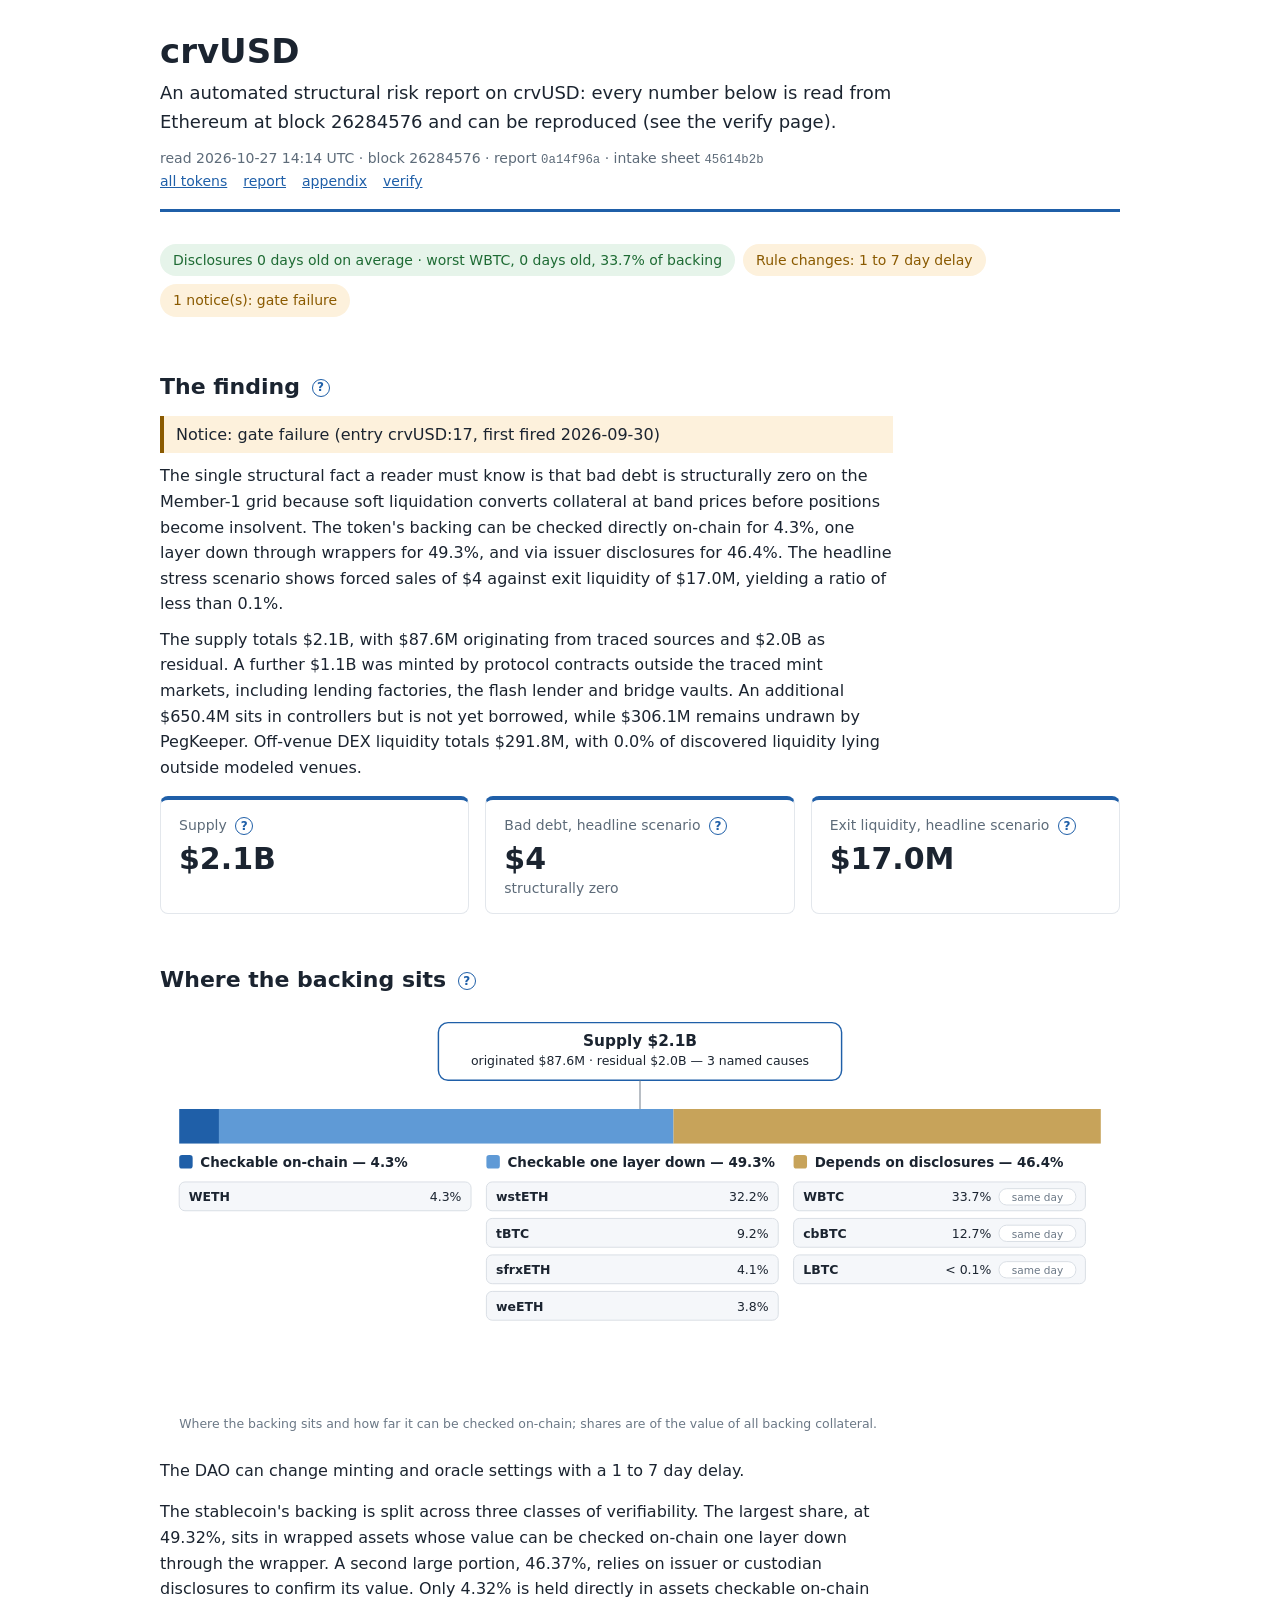
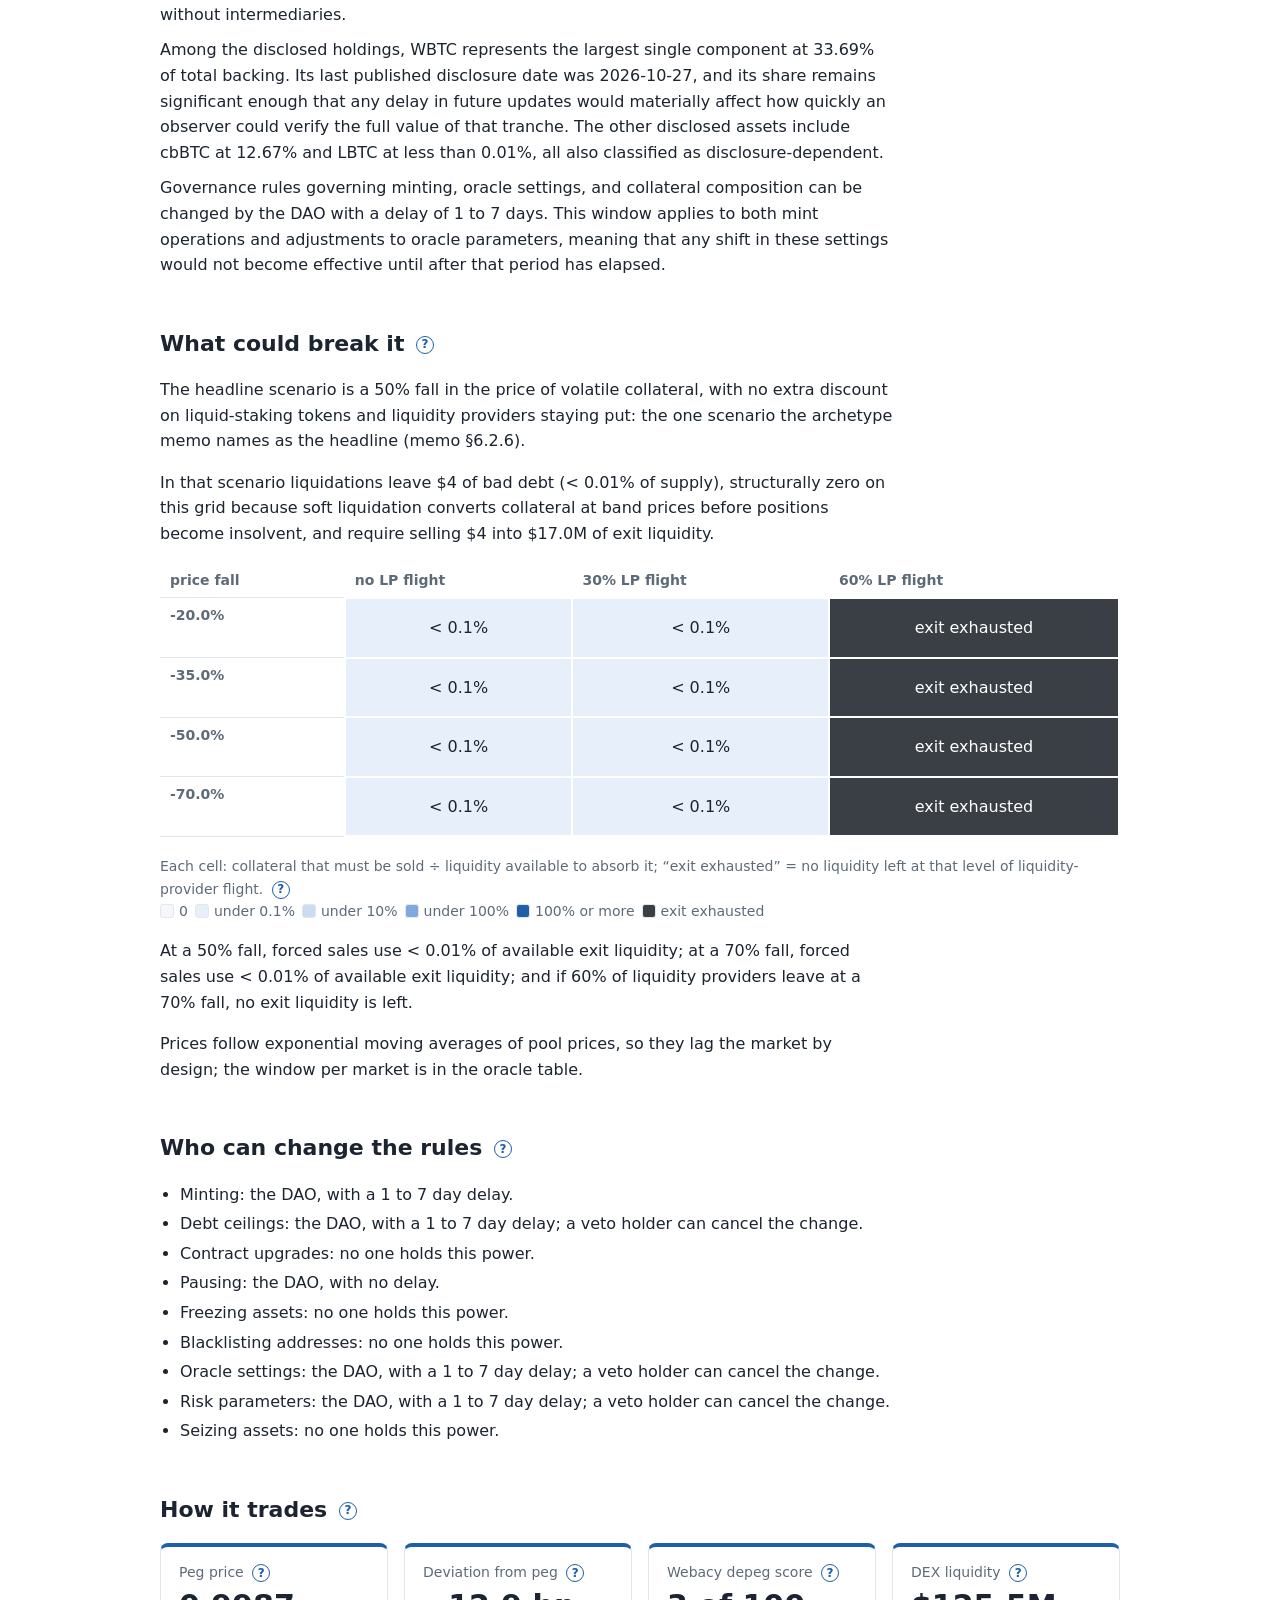
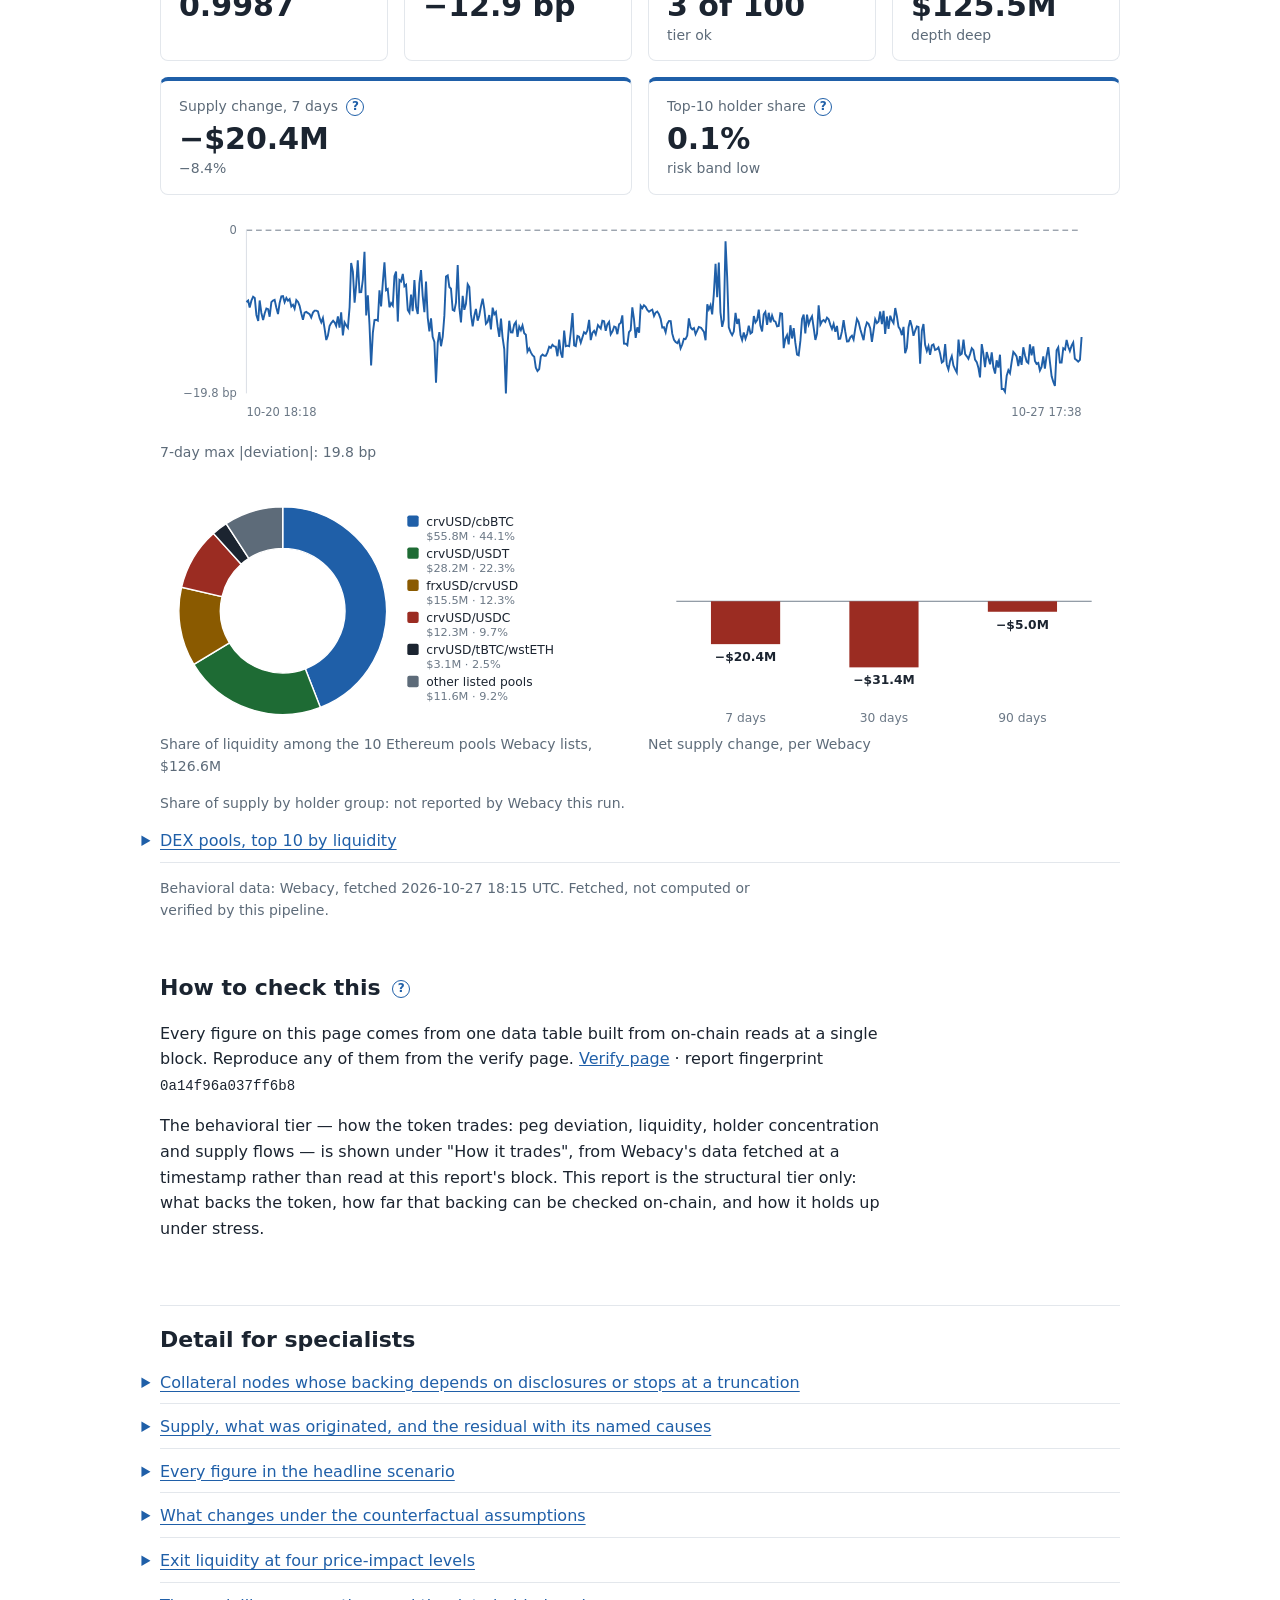
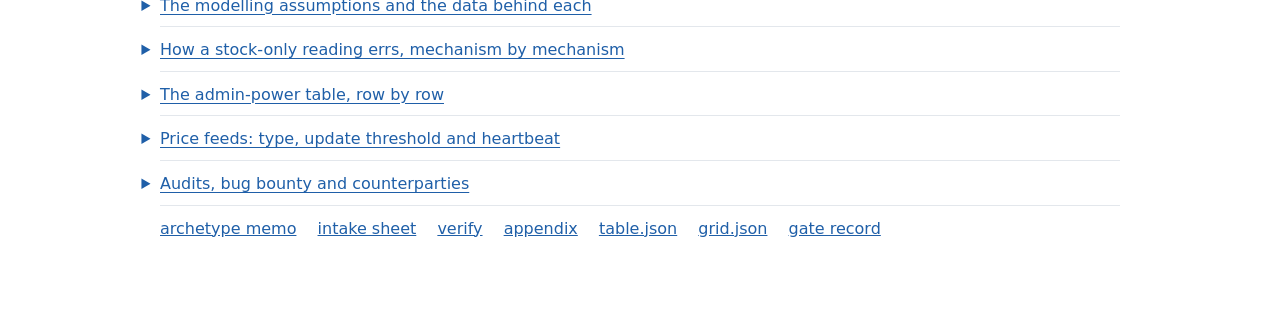
==== commit ebe62d47: "chain monthly 20261027T175214Z: LUSD blocked_S3" ====
--- a/out/site/crvUSD/index.html
+++ b/out/site/crvUSD/index.html
@@ -78,33 +78,33 @@
 <section class="behavioral" id="behavioral">
 <h2>How it trades <span class="tip" tabindex="0" role="button" aria-label="Webacy&#x27;s view of how this token trades, fetched at the time shown under the chart; not read at this report&#x27;s block and not verified by this pipeline.">?<span class="tip-text" role="tooltip">Webacy&#x27;s view of how this token trades, fetched at the time shown under the chart; not read at this report&#x27;s block and not verified by this pipeline.</span></span></h2>
 <div class="cards">
-  <div class="card"><div class="card-label">Peg price <span class="tip" tabindex="0" role="button" aria-label="Webacy&#x27;s latest price for the token, against its $1 peg.">?<span class="tip-text" role="tooltip">Webacy&#x27;s latest price for the token, against its $1 peg.</span></span></div><div class="card-value">0.9984</div></div>
-  <div class="card"><div class="card-label">Deviation from peg <span class="tip" tabindex="0" role="button" aria-label="How far that price sits from the peg, in basis points (100 bp = 1%).">?<span class="tip-text" role="tooltip">How far that price sits from the peg, in basis points (100 bp = 1%).</span></span></div><div class="card-value">−15.7 bp</div></div>
+  <div class="card"><div class="card-label">Peg price <span class="tip" tabindex="0" role="button" aria-label="Webacy&#x27;s latest price for the token, against its $1 peg.">?<span class="tip-text" role="tooltip">Webacy&#x27;s latest price for the token, against its $1 peg.</span></span></div><div class="card-value">0.9987</div></div>
+  <div class="card"><div class="card-label">Deviation from peg <span class="tip" tabindex="0" role="button" aria-label="How far that price sits from the peg, in basis points (100 bp = 1%).">?<span class="tip-text" role="tooltip">How far that price sits from the peg, in basis points (100 bp = 1%).</span></span></div><div class="card-value">−12.9 bp</div></div>
   <div class="card"><div class="card-label">Webacy depeg score <span class="tip" tabindex="0" role="button" aria-label="Webacy&#x27;s 0–100 depeg risk score; higher is riskier. Its tiers: ok 0–24, watch 25–49, warning 50–69, critical 70–100.">?<span class="tip-text" role="tooltip">Webacy&#x27;s 0–100 depeg risk score; higher is riskier. Its tiers: ok 0–24, watch 25–49, warning 50–69, critical 70–100.</span></span></div><div class="card-value">3 of 100</div><div class="card-note">tier ok</div></div>
   <div class="card"><div class="card-label">DEX liquidity <span class="tip" tabindex="0" role="button" aria-label="Liquidity Webacy counts for the token across decentralised-exchange pools, with its depth tier.">?<span class="tip-text" role="tooltip">Liquidity Webacy counts for the token across decentralised-exchange pools, with its depth tier.</span></span></div><div class="card-value">$125.5M</div><div class="card-note">depth deep</div></div>
   <div class="card"><div class="card-label">Supply change, 7 days <span class="tip" tabindex="0" role="button" aria-label="Net tokens minted less burned over seven days, per Webacy; the % is of Webacy&#x27;s circulating supply 7 days earlier ($242.5M).">?<span class="tip-text" role="tooltip">Net tokens minted less burned over seven days, per Webacy; the % is of Webacy&#x27;s circulating supply 7 days earlier ($242.5M).</span></span></div><div class="card-value">−$20.4M</div><div class="card-note">−8.4%</div></div>
   <div class="card"><div class="card-label">Top-10 holder share <span class="tip" tabindex="0" role="button" aria-label="Share of supply held by the ten largest organic holders, with exchanges, bridges, pools and protocol contracts excluded, with Webacy&#x27;s risk band.">?<span class="tip-text" role="tooltip">Share of supply held by the ten largest organic holders, with exchanges, bridges, pools and protocol contracts excluded, with Webacy&#x27;s risk band.</span></span></div><div class="card-value">0.1%</div><div class="card-note">risk band low</div></div>
 </div>
-<figure class="wide"><svg xmlns="http://www.w3.org/2000/svg" viewBox="0 0 1000 240" width="100%" role="img" aria-label="Peg deviation over seven days, in basis points" font-family="system-ui, -apple-system, Segoe UI, Roboto, sans-serif"><title>Peg deviation over seven days, in basis points</title><text x="80" y="24" font-size="12" text-anchor="end" fill="#6b7886" font-weight="normal">0</text><text x="80" y="194" font-size="12" text-anchor="end" fill="#6b7886" font-weight="normal">−19.8 bp</text><line x1="90" y1="20" x2="960" y2="20" stroke="#6b7886" stroke-dasharray="6 4"/><line x1="90" y1="20" x2="90" y2="190" stroke="#d9dee4"/><polyline points="90,83.7 91.7,94.7 93.5,93.2 95.2,100.5 96.9,93.4 98.7,89.4 100.4,90.6 102.1,108.3 104,114.6 105.6,93.2 107.3,106.2 109.1,113.7 110.8,106.8 112.5,101.5 114.3,102.3 116,110.1 117.7,94.9 119.4,93.3 121.2,92.5 122.9,100.7 124.7,107.4 126.4,95.9 128.1,88.9 129.9,88.7 131.6,95.1 133.3,90.6 135.1,93.5 136.8,91.8 138.5,99.5 140.3,97.6 142,101.8 143.7,92.7 145.5,94.7 147.1,98.8 148.9,106.8 150.6,113.4 152.3,105.9 154.1,105.1 157.5,107.4 159.3,110.9 161,105.8 162.7,103.8 164.5,103.8 166.3,104.7 168,111.7 169.7,116 171.4,111.5 173.2,122.2 174.9,134.4 176.6,129.8 178.3,119.8 180.1,116.7 182.1,114.4 183.7,116.3 185.3,119.8 187,109.9 188.7,121.4 190.5,105.6 192.2,129.5 194,116 195.7,119.3 197.4,121.7 199.2,100 200.9,54.2 202.7,63.1 204.4,95.6 206.1,76.6 207.8,51.4 209.5,84.6 211.3,84.4 213,71.4 214.8,42.5 216.5,108.9 218.2,87.8 219.9,118.3 221.7,160.9 223.4,127 225.1,113.7 226.9,113.3 228.6,114.3 230.3,82.6 232.1,99.4 233.8,74.3 235.5,53.5 237.3,82.4 239,81.2 240.7,100.3 242.4,95.9 244.2,98.6 245.9,67.8 247.7,63 249.4,115.2 251.1,71.9 252.9,73.4 254.6,65.6 256.3,78.4 258.1,76.9 259.8,103.2 261.5,106 263.3,87.1 265,104.3 266.7,71.9 268.5,100.2 270.2,107.3 271.9,75 273.7,61.5 275.4,88.1 277.1,105.3 278.9,73.4 280.6,111.3 282.3,125.4 284.1,111.9 285.7,131 287.5,136.3 289.3,179 291,137.4 292.7,126.1 294.5,140.9 296.2,130.8 297.9,109 299.6,68.2 301.4,67 303.1,79.2 304.8,81 306.6,103.1 308.3,103.9 310.1,95.4 311.8,56.2 313.5,100.4 315.2,116 317,88.3 318.7,103 320.4,96.6 322.2,76.3 323.9,79.1 325.6,107.7 327.4,120.1 329.2,108.5 330.9,102.1 332.6,114.3 334.3,108.9 336.1,99.3 337.8,91.3 339.5,102 341.2,117.5 343,115.7 344.7,108.4 346.5,123.4 348.2,100.7 349.9,107.6 351.7,105.3 353.4,120.3 355.1,131.2 356.9,112.1 358.6,131.3 360.3,143.8 362,190 363.8,137.9 365.5,114.3 367.2,126.4 369,126.5 370.7,118.1 372.4,115.6 374.2,131.2 375.9,120.5 377.6,124.1 379.4,119.2 381.1,127.3 382.8,128.9 384.6,146.4 386.3,143.1 388,147.3 389.8,150.2 391.5,151.8 393.2,163.2 395,166.7 396.7,164.6 398.4,151.4 400.2,149.5 401.9,150.7 403.6,150.7 405.3,147.3 407.1,141.4 408.8,142.5 410.5,139.3 412.3,141 414,141.3 415.8,151.3 417.5,133.9 419.2,147.7 421,152.9 422.7,124.5 424.4,140.8 426.2,140.3 427.9,140.8 429.6,125.8 431.4,106.3 433.1,140 434.9,140.8 436.5,130.1 438.3,131 440,137.2 441.7,131.8 443.5,126.3 445.2,127.8 446.9,124.5 448.7,113.4 450.4,134.5 452.2,127.1 453.9,124.9 455.6,128.5 457.9,118.9 460.8,122.4 462.5,114.3 464.3,114.9 466.1,124.8 467.8,118.1 469.5,115.5 471.2,128.4 473.3,125 474.8,120.3 476.4,121 478.1,128.3 479.9,118.1 481.6,116.7 483.3,108.7 485.1,138.1 486.8,138.2 488.5,139.8 490.2,126.3 492,124 493.7,100.3 495.5,112.3 497.2,132.1 498.9,121.2 500.8,126.9 502.4,98.8 504.2,101.2 505.9,98.2 507.6,99.8 509.4,103.1 511.1,105 512.8,103.6 514.5,102.7 516.3,109.4 518,105.8 519.7,104.7 521.4,107.4 523.2,112.3 524.9,121.5 526.7,121 528.4,126.4 530.2,117.6 531.9,114.6 533.7,114.7 535.3,127.8 537.2,134.1 538.8,136.4 540.6,137.6 542.2,134.6 544,143.1 545.7,139.1 547.4,133.1 549.2,133.4 550.9,129.8 552.7,111.9 554.4,121.3 556.2,123.3 557.9,122 559.6,128.3 561.4,124.7 563.1,120.7 565.3,121.6 568.3,125.9 570,134.7 571.8,97.3 573.5,102.4 575.2,98 576.9,107.7 578.7,86.5 580.4,54.9 582.1,89.7 583.9,53.8 585.6,105.5 587.3,120.7 589.1,113.2 590.8,31.6 592.5,68.7 594.3,121.2 596,126.2 597.7,129.3 599.5,125.6 601.2,106.2 602.9,117.6 604.7,112.4 606.4,129.2 608.1,134.4 609.8,126.6 611.6,133.1 613.3,128.1 615.1,119.5 616.8,127.6 618.6,126.3 620.3,109.4 622,116.1 623.7,113.8 625.4,102.8 627.1,119.3 628.9,125.5 630.6,107.7 632.4,105.1 634.1,118.5 635.8,106 637.6,116.1 639.3,108.9 641.1,114.4 642.9,115.3 644.5,120.1 646.2,119.7 648,106.5 649.7,107.1 651.4,142.8 653.2,133.2 654.9,129.3 656.6,139 658.4,119 660.1,132.8 661.8,122 663.5,137.2 665.3,149.5 667,150.3 668.8,135.1 670.5,112.4 672.2,108 674,127.5 675.7,108 677.4,118.1 679.2,113 680.9,109.7 682.6,121.6 684.4,134.3 686.1,127.8 687.9,98.3 689.6,118.2 691.4,114.8 693.1,113.5 694.8,115.5 696.5,111.2 698.2,112.8 700,118.6 701.7,122.9 703.5,117.7 705.2,125.9 706.9,119.7 708.6,133.3 710.4,133 712.1,125.2 713.8,113.6 715.5,125.5 717.3,135.9 719,135.7 720.8,131.7 722.5,130 724.2,133.9 726,122.8 727.7,112.4 729.4,115.7 731.2,123.1 734.6,134.6 736.4,122.1 738.1,116.1 739.8,117.5 741.6,122.1 743.3,136.4 745,124.5 746.7,112.7 748.5,116.8 750.3,115.1 752,104.7 753.7,117.8 755.4,104 757.2,128 758.9,109.9 760.6,122.8 762.4,109.1 764.1,113.9 765.8,116.7 767.6,101.1 769.3,109.6 771,120.7 772.8,123.3 774.5,129.3 776.3,120.7 778,148.1 779.7,142.4 781.4,121.3 783.2,113.7 784.9,120.2 786.6,130 788.4,124.5 790.1,120.3 791.8,120.8 793.6,159 795.3,124.7 797,117.8 798.7,139.3 800.5,145.8 802.2,140.8 804,149.8 805.7,140 807.4,139 809.1,144.8 810.9,144 812.6,142.1 814.4,148.5 816.1,157.9 817.8,156.5 819.6,138.7 821.3,160.1 823,165.1 824.8,155.9 826.5,151.2 828.2,161 830,164.7 831.7,168.1 833.5,133.9 835.2,150 837,148.7 838.7,134.1 840.4,149.1 842.2,151.4 843.8,154 845.6,148.8 847.4,142.9 849,145 850.8,154.8 852.5,157.4 854.3,163.2 856,173.4 857.7,138.7 859.4,148.6 861.1,162.6 862.9,146.9 864.6,153.2 866.4,159.7 868.1,147.2 869.8,162.5 871.6,169.4 873.3,155.5 875,163.1 876.7,149.7 878.5,185.4 880.2,185.3 881.9,188.3 883.7,171.5 885.4,165.8 887.1,169 888.9,156.8 890.6,146.8 892.3,148.9 894.1,151.5 895.8,161.6 897.6,151.2 899.3,160.3 901,142 902.7,150.2 904.5,156.9 906.2,158.4 907.9,139 909.7,150.3 911.4,141 913.1,156.1 914.9,159.3 916.6,158.3 918.4,166.2 920.1,162.5 921.8,151.4 923.5,164.3 925.3,151.3 927,141.8 928.7,157.1 930.5,172.2 932.2,177.8 933.9,182.3 935.7,145 937.4,142 939.1,157.8 940.9,157.9 942.6,143 944.5,144.4 946.1,134.3 947.9,141.7 949.5,145.9 951.3,140.3 953.1,137 954.7,153.8 956.5,155.2 958.2,156.9 960,155.1" fill="none" stroke="#1f5fa8" stroke-width="2"/><text x="90" y="214" font-size="12" text-anchor="start" fill="#6b7886" font-weight="normal">10-20 17:58</text><text x="960" y="214" font-size="12" text-anchor="end" fill="#6b7886" font-weight="normal">10-27 17:18</text></svg><figcaption>7-day max |deviation|: 19.8 bp</figcaption></figure>
+<figure class="wide"><svg xmlns="http://www.w3.org/2000/svg" viewBox="0 0 1000 240" width="100%" role="img" aria-label="Peg deviation over seven days, in basis points" font-family="system-ui, -apple-system, Segoe UI, Roboto, sans-serif"><title>Peg deviation over seven days, in basis points</title><text x="80" y="24" font-size="12" text-anchor="end" fill="#6b7886" font-weight="normal">0</text><text x="80" y="194" font-size="12" text-anchor="end" fill="#6b7886" font-weight="normal">−19.8 bp</text><line x1="90" y1="20" x2="960" y2="20" stroke="#6b7886" stroke-dasharray="6 4"/><line x1="90" y1="20" x2="90" y2="190" stroke="#d9dee4"/><polyline points="90,94.7 91.8,93.2 93.4,100.5 95.2,93.4 97,89.4 98.7,90.6 100.4,108.3 102.3,114.6 103.8,93.2 105.6,106.2 107.4,113.7 109,106.8 110.8,101.5 112.6,102.3 114.2,110.1 116,94.9 117.7,93.3 119.4,92.5 121.2,100.7 122.9,107.4 124.6,95.9 126.4,88.9 128.1,88.7 129.8,95.1 131.6,90.6 133.3,93.5 135,91.8 136.8,99.5 138.5,97.6 140.2,101.8 142,92.7 143.8,94.7 145.4,98.8 147.2,106.8 148.9,113.4 150.6,105.9 152.3,105.1 155.8,107.4 157.5,110.9 159.3,105.8 161,103.8 162.8,103.8 164.5,104.7 166.3,111.7 168,116 169.7,111.5 171.4,122.2 173.2,134.4 174.9,129.8 176.6,119.8 178.3,116.7 180.3,114.4 182,116.3 183.5,119.8 185.3,109.9 187,121.4 188.7,105.6 190.5,129.5 192.2,116 194,119.3 195.7,121.7 197.5,100 199.1,54.2 200.9,63.1 202.7,95.6 204.4,76.6 206,51.4 207.8,84.6 209.6,84.4 211.3,71.4 213,42.5 214.8,108.9 216.5,87.8 218.2,118.3 219.9,160.9 221.7,127 223.4,113.7 225.1,113.3 226.9,114.3 228.6,82.6 230.3,99.4 232.1,74.3 233.8,53.5 235.5,82.4 237.2,81.2 239,100.3 240.7,95.9 242.5,98.6 244.2,67.8 245.9,63 247.7,115.2 249.4,71.9 251.1,73.4 252.9,65.6 254.6,78.4 256.3,76.9 258.1,103.2 259.8,106 261.5,87.1 263.2,104.3 265,71.9 266.8,100.2 268.5,107.3 270.2,75 271.9,61.5 273.6,88.1 275.4,105.3 277.1,73.4 278.9,111.3 280.6,125.4 282.3,111.9 284,131 285.8,136.3 287.5,179 289.3,137.4 291,126.1 292.7,140.9 294.5,130.8 296.2,109 297.9,68.2 299.7,67 301.4,79.2 303.1,81 304.9,103.1 306.6,103.9 308.3,95.4 310.1,56.2 311.8,100.4 313.5,116 315.3,88.3 317,103 318.7,96.6 320.5,76.3 322.2,79.1 323.9,107.7 325.7,120.1 327.5,108.5 329.1,102.1 330.9,114.3 332.6,108.9 334.3,99.3 336.1,91.3 337.8,102 339.5,117.5 341.2,115.7 343,108.4 344.7,123.4 346.5,100.7 348.2,107.6 349.9,105.3 351.7,120.3 353.4,131.2 355.2,112.1 356.8,131.3 358.6,143.8 360.3,190 362.1,137.9 363.8,114.3 365.5,126.4 367.2,126.5 369,118.1 370.7,115.6 372.4,131.2 374.2,120.5 375.9,124.1 377.6,119.2 379.4,127.3 381.1,128.9 382.8,146.4 384.6,143.1 386.3,147.3 388,150.2 389.8,151.8 391.5,163.2 393.2,166.7 395,164.6 396.7,151.4 398.5,149.5 400.2,150.7 401.9,150.7 403.6,147.3 405.4,141.4 407.1,142.5 408.8,139.3 410.6,141 412.3,141.3 414,151.3 415.8,133.9 417.5,147.7 419.2,152.9 421,124.5 422.7,140.8 424.5,140.3 426.2,140.8 427.9,125.8 429.7,106.3 431.4,140 433.1,140.8 434.8,130.1 436.5,131 438.3,137.2 440,131.8 441.7,126.3 443.5,127.8 445.2,124.5 447,113.4 448.7,134.5 450.4,127.1 452.2,124.9 453.9,128.5 456.2,118.9 459.1,122.4 460.8,114.3 462.6,114.9 464.3,124.8 466,118.1 467.8,115.5 469.5,128.4 471.5,125 473.1,120.3 474.7,121 476.4,128.3 478.2,118.1 479.9,116.7 481.6,108.7 483.3,138.1 485.1,138.2 486.8,139.8 488.5,126.3 490.3,124 492,100.3 493.7,112.3 495.5,132.1 497.2,121.2 499.1,126.9 500.7,98.8 502.4,101.2 504.1,98.2 505.9,99.8 507.6,103.1 509.4,105 511.1,103.6 512.8,102.7 514.6,109.4 516.3,105.8 518,104.7 519.7,107.4 521.5,112.3 523.2,121.5 524.9,121 526.7,126.4 528.4,117.6 530.2,114.6 532,114.7 533.6,127.8 535.4,134.1 537.1,136.4 538.9,137.6 540.5,134.6 542.3,143.1 544,139.1 545.7,133.1 547.4,133.4 549.2,129.8 550.9,111.9 552.7,121.3 554.5,123.3 556.2,122 557.9,128.3 559.6,124.7 561.3,120.7 563.6,121.6 566.6,125.9 568.3,134.7 570.1,97.3 571.7,102.4 573.5,98 575.2,107.7 576.9,86.5 578.7,54.9 580.4,89.7 582.1,53.8 583.8,105.5 585.6,120.7 587.3,113.2 589.1,31.6 590.8,68.7 592.5,121.2 594.3,126.2 596,129.3 597.7,125.6 599.5,106.2 601.2,117.6 602.9,112.4 604.7,129.2 606.4,134.4 608.1,126.6 609.9,133.1 611.6,128.1 613.3,119.5 615.1,127.6 616.8,126.3 618.6,109.4 620.3,116.1 622,113.8 623.7,102.8 625.4,119.3 627.2,125.5 628.9,107.7 630.6,105.1 632.4,118.5 634.1,106 635.9,116.1 637.6,108.9 639.4,114.4 641.1,115.3 642.8,120.1 644.5,119.7 646.2,106.5 648,107.1 649.7,142.8 651.4,133.2 653.2,129.3 654.9,139 656.7,119 658.4,132.8 660.1,122 661.8,137.2 663.6,149.5 665.3,150.3 667.1,135.1 668.8,112.4 670.5,108 672.2,127.5 674,108 675.7,118.1 677.5,113 679.2,109.7 680.9,121.6 682.7,134.3 684.4,127.8 686.1,98.3 687.9,118.2 689.6,114.8 691.3,113.5 693,115.5 694.8,111.2 696.5,112.8 698.3,118.6 700,122.9 701.7,117.7 703.5,125.9 705.2,119.7 706.9,133.3 708.6,133 710.4,125.2 712.1,113.6 713.8,125.5 715.6,135.9 717.3,135.7 719.1,131.7 720.8,130 722.5,133.9 724.2,122.8 726,112.4 727.7,115.7 729.5,123.1 732.9,134.6 734.6,122.1 736.4,116.1 738.1,117.5 739.8,122.1 741.6,136.4 743.3,124.5 745,112.7 746.8,116.8 748.5,115.1 750.2,104.7 752,117.8 753.7,104 755.4,128 757.2,109.9 758.9,122.8 760.7,109.1 762.4,113.9 764.1,116.7 765.9,101.1 767.6,109.6 769.3,120.7 771,123.3 772.8,129.3 774.5,120.7 776.2,148.1 778,142.4 779.7,121.3 781.4,113.7 783.2,120.2 784.9,130 786.7,124.5 788.4,120.3 790.1,120.8 791.8,159 793.6,124.7 795.3,117.8 797,139.3 798.8,145.8 800.5,140.8 802.2,149.8 804,140 805.7,139 807.4,144.8 809.2,144 810.9,142.1 812.6,148.5 814.4,157.9 816.1,156.5 817.9,138.7 819.6,160.1 821.3,165.1 823.1,155.9 824.8,151.2 826.5,161 828.2,164.7 830,168.1 831.8,133.9 833.5,150 835.2,148.7 837,134.1 838.7,149.1 840.4,151.4 842.1,154 843.9,148.8 845.6,142.9 847.3,145 849,154.8 850.8,157.4 852.5,163.2 854.2,173.4 856,138.7 857.7,148.6 859.4,162.6 861.2,146.9 862.9,153.2 864.7,159.7 866.4,147.2 868.1,162.5 869.9,169.4 871.5,155.5 873.3,163.1 875,149.7 876.8,185.4 878.5,185.3 880.2,188.3 882,171.5 883.7,165.8 885.4,169 887.2,156.8 888.9,146.8 890.6,148.9 892.3,151.5 894.1,161.6 895.8,151.2 897.5,160.3 899.3,142 901,150.2 902.8,156.9 904.5,158.4 906.2,139 907.9,150.3 909.7,141 911.4,156.1 913.1,159.3 914.9,158.3 916.6,166.2 918.3,162.5 920.1,151.4 921.8,164.3 923.5,151.3 925.3,141.8 927,157.1 928.8,172.2 930.5,177.8 932.2,182.3 934,145 935.7,142 937.4,157.8 939.2,157.9 940.9,143 942.8,144.4 944.4,134.3 946.2,141.7 947.8,145.9 949.6,140.3 951.3,137 953,153.8 954.7,155.2 956.5,156.9 958.3,155.1 960,131.3" fill="none" stroke="#1f5fa8" stroke-width="2"/><text x="90" y="214" font-size="12" text-anchor="start" fill="#6b7886" font-weight="normal">10-20 18:18</text><text x="960" y="214" font-size="12" text-anchor="end" fill="#6b7886" font-weight="normal">10-27 17:38</text></svg><figcaption>7-day max |deviation|: 19.8 bp</figcaption></figure>
 <div style="display:flex;flex-wrap:wrap;gap:16px;align-items:flex-start">
-<figure style="flex:1 1 420px;min-width:0;margin:0"><svg xmlns="http://www.w3.org/2000/svg" viewBox="0 0 500 260" width="100%" role="img" aria-label="Liquidity by Ethereum DEX pool" font-family="system-ui, -apple-system, Segoe UI, Roboto, sans-serif"><title>Liquidity by Ethereum DEX pool</title><path d="M130,20 A110,110 0 0 1 169.6,232.6 L153.8,191.6 A66,66 0 0 0 130,64 Z" fill="#1f5fa8" stroke="#ffffff" stroke-width="1.5"/><path d="M169.6,232.6 A110,110 0 0 1 35.9,186.9 L73.5,164.1 A66,66 0 0 0 153.8,191.6 Z" fill="#1e6b34" stroke="#ffffff" stroke-width="1.5"/><path d="M35.9,186.9 A110,110 0 0 1 22.8,105.1 L65.7,115.1 A66,66 0 0 0 73.5,164.1 Z" fill="#8a5a00" stroke="#ffffff" stroke-width="1.5"/><path d="M22.8,105.1 A110,110 0 0 1 56.6,48.1 L85.9,80.9 A66,66 0 0 0 65.7,115.1 Z" fill="#9b2c22" stroke="#ffffff" stroke-width="1.5"/><path d="M56.6,48.1 A110,110 0 0 1 70.1,37.7 L94.1,74.6 A66,66 0 0 0 85.9,80.9 Z" fill="#1b2430" stroke="#ffffff" stroke-width="1.5"/><path d="M70.1,37.7 A110,110 0 0 1 130,20 L130,64 A66,66 0 0 0 94.1,74.6 Z" fill="#5d6b79" stroke="#ffffff" stroke-width="1.5"/><rect x="262" y="29" width="12" height="12" fill="#1f5fa8" rx="2"/><text x="282" y="40" font-size="13" text-anchor="start" fill="#1b2430" font-weight="normal">crvUSD/cbBTC</text><text x="282" y="55" font-size="12" text-anchor="start" fill="#6b7886" font-weight="normal">$55.8M · 44.1%</text><rect x="262" y="63" width="12" height="12" fill="#1e6b34" rx="2"/><text x="282" y="74" font-size="13" text-anchor="start" fill="#1b2430" font-weight="normal">crvUSD/USDT</text><text x="282" y="89" font-size="12" text-anchor="start" fill="#6b7886" font-weight="normal">$28.1M · 22.2%</text><rect x="262" y="97" width="12" height="12" fill="#8a5a00" rx="2"/><text x="282" y="108" font-size="13" text-anchor="start" fill="#1b2430" font-weight="normal">frxUSD/crvUSD</text><text x="282" y="123" font-size="12" text-anchor="start" fill="#6b7886" font-weight="normal">$15.5M · 12.3%</text><rect x="262" y="131" width="12" height="12" fill="#9b2c22" rx="2"/><text x="282" y="142" font-size="13" text-anchor="start" fill="#1b2430" font-weight="normal">crvUSD/USDC</text><text x="282" y="157" font-size="12" text-anchor="start" fill="#6b7886" font-weight="normal">$12.3M · 9.7%</text><rect x="262" y="165" width="12" height="12" fill="#1b2430" rx="2"/><text x="282" y="176" font-size="13" text-anchor="start" fill="#1b2430" font-weight="normal">crvUSD/tBTC/wstETH</text><text x="282" y="191" font-size="12" text-anchor="start" fill="#6b7886" font-weight="normal">$3.1M · 2.5%</text><rect x="262" y="199" width="12" height="12" fill="#5d6b79" rx="2"/><text x="282" y="210" font-size="13" text-anchor="start" fill="#1b2430" font-weight="normal">other listed pools</text><text x="282" y="225" font-size="12" text-anchor="start" fill="#6b7886" font-weight="normal">$11.6M · 9.2%</text></svg><figcaption>Share of liquidity among the 10 Ethereum pools Webacy lists, $126.4M</figcaption></figure>
+<figure style="flex:1 1 420px;min-width:0;margin:0"><svg xmlns="http://www.w3.org/2000/svg" viewBox="0 0 500 260" width="100%" role="img" aria-label="Liquidity by Ethereum DEX pool" font-family="system-ui, -apple-system, Segoe UI, Roboto, sans-serif"><title>Liquidity by Ethereum DEX pool</title><path d="M130,20 A110,110 0 0 1 169.9,232.5 L153.9,191.5 A66,66 0 0 0 130,64 Z" fill="#1f5fa8" stroke="#ffffff" stroke-width="1.5"/><path d="M169.9,232.5 A110,110 0 0 1 35.8,186.9 L73.5,164.1 A66,66 0 0 0 153.9,191.5 Z" fill="#1e6b34" stroke="#ffffff" stroke-width="1.5"/><path d="M35.8,186.9 A110,110 0 0 1 22.8,105.2 L65.7,115.1 A66,66 0 0 0 73.5,164.1 Z" fill="#8a5a00" stroke="#ffffff" stroke-width="1.5"/><path d="M22.8,105.2 A110,110 0 0 1 56.6,48.1 L86,80.8 A66,66 0 0 0 65.7,115.1 Z" fill="#9b2c22" stroke="#ffffff" stroke-width="1.5"/><path d="M56.6,48.1 A110,110 0 0 1 70.1,37.7 L94.1,74.6 A66,66 0 0 0 86,80.8 Z" fill="#1b2430" stroke="#ffffff" stroke-width="1.5"/><path d="M70.1,37.7 A110,110 0 0 1 130,20 L130,64 A66,66 0 0 0 94.1,74.6 Z" fill="#5d6b79" stroke="#ffffff" stroke-width="1.5"/><rect x="262" y="29" width="12" height="12" fill="#1f5fa8" rx="2"/><text x="282" y="40" font-size="13" text-anchor="start" fill="#1b2430" font-weight="normal">crvUSD/cbBTC</text><text x="282" y="55" font-size="12" text-anchor="start" fill="#6b7886" font-weight="normal">$55.8M · 44.1%</text><rect x="262" y="63" width="12" height="12" fill="#1e6b34" rx="2"/><text x="282" y="74" font-size="13" text-anchor="start" fill="#1b2430" font-weight="normal">crvUSD/USDT</text><text x="282" y="89" font-size="12" text-anchor="start" fill="#6b7886" font-weight="normal">$28.2M · 22.3%</text><rect x="262" y="97" width="12" height="12" fill="#8a5a00" rx="2"/><text x="282" y="108" font-size="13" text-anchor="start" fill="#1b2430" font-weight="normal">frxUSD/crvUSD</text><text x="282" y="123" font-size="12" text-anchor="start" fill="#6b7886" font-weight="normal">$15.5M · 12.3%</text><rect x="262" y="131" width="12" height="12" fill="#9b2c22" rx="2"/><text x="282" y="142" font-size="13" text-anchor="start" fill="#1b2430" font-weight="normal">crvUSD/USDC</text><text x="282" y="157" font-size="12" text-anchor="start" fill="#6b7886" font-weight="normal">$12.3M · 9.7%</text><rect x="262" y="165" width="12" height="12" fill="#1b2430" rx="2"/><text x="282" y="176" font-size="13" text-anchor="start" fill="#1b2430" font-weight="normal">crvUSD/tBTC/wstETH</text><text x="282" y="191" font-size="12" text-anchor="start" fill="#6b7886" font-weight="normal">$3.1M · 2.5%</text><rect x="262" y="199" width="12" height="12" fill="#5d6b79" rx="2"/><text x="282" y="210" font-size="13" text-anchor="start" fill="#1b2430" font-weight="normal">other listed pools</text><text x="282" y="225" font-size="12" text-anchor="start" fill="#6b7886" font-weight="normal">$11.6M · 9.2%</text></svg><figcaption>Share of liquidity among the 10 Ethereum pools Webacy lists, $126.6M</figcaption></figure>
 <figure style="flex:1 1 420px;min-width:0;margin:0"><svg xmlns="http://www.w3.org/2000/svg" viewBox="0 0 500 260" width="100%" role="img" aria-label="Net supply change by window" font-family="system-ui, -apple-system, Segoe UI, Roboto, sans-serif"><title>Net supply change by window</title><line x1="30" y1="120" x2="470" y2="120" stroke="#6b7886"/><rect x="66.7" y="120" width="73.3" height="45.4" fill="#9b2c22"/><text x="103.3" y="183.4" font-size="13" text-anchor="middle" fill="#1b2430" font-weight="600">−$20.4M</text><text x="103.3" y="248" font-size="13" text-anchor="middle" fill="#6b7886" font-weight="normal">7 days</text><rect x="213.3" y="120" width="73.3" height="70" fill="#9b2c22"/><text x="250" y="208" font-size="13" text-anchor="middle" fill="#1b2430" font-weight="600">−$31.4M</text><text x="250" y="248" font-size="13" text-anchor="middle" fill="#6b7886" font-weight="normal">30 days</text><rect x="360" y="120" width="73.3" height="11.1" fill="#9b2c22"/><text x="396.7" y="149.1" font-size="13" text-anchor="middle" fill="#1b2430" font-weight="600">−$5.0M</text><text x="396.7" y="248" font-size="13" text-anchor="middle" fill="#6b7886" font-weight="normal">90 days</text></svg><figcaption>Net supply change, per Webacy</figcaption></figure>
 </div>
 <p class="meta holder-unreported">Share of supply by holder group: not reported by Webacy this run.</p>
 <details class="markets"><summary>DEX pools, top 10 by liquidity</summary>
 <table class="striped"><tr><th class="num">#</th><th>DEX</th><th>pair</th><th class="num">liquidity</th><th class="num">24h volume</th><th>pool</th></tr>
 <tr><td class="num">1</td><td>Curve</td><td>crvUSD/cbBTC</td><td class="num">$55.8M</td><td class="num">$311.0k</td><td><code title="0x862cb4e988fb66e72f128d1183829f8c05b6c6a0">0x862c…c6a0</code></td></tr>
-<tr><td class="num">2</td><td>Curve</td><td>crvUSD/USDT</td><td class="num">$28.1M</td><td class="num">$3.3M</td><td><code title="0x390f3595bca2df7d23783dfd126427cceb997bf4">0x390f…7bf4</code></td></tr>
-<tr><td class="num">3</td><td>Curve</td><td>frxUSD/crvUSD</td><td class="num">$15.5M</td><td class="num">$241.8k</td><td><code title="0x13e12bb0e6a2f1a3d6901a59a9d585e89a6243e1">0x13e1…43e1</code></td></tr>
-<tr><td class="num">4</td><td>Curve</td><td>crvUSD/USDC</td><td class="num">$12.3M</td><td class="num">$1.4M</td><td><code title="0x4dece678ceceb27446b35c672dc7d61f30bad69e">0x4dec…d69e</code></td></tr>
-<tr><td class="num">5</td><td>Curve</td><td>crvUSD/tBTC/wstETH</td><td class="num">$3.1M</td><td class="num">$547.1k</td><td><code title="0x2889302a794da87fbf1d6db415c1492194663d13">0x2889…3d13</code></td></tr>
-<tr><td class="num">6</td><td>Curve</td><td>wstETH/crvUSD</td><td class="num">$3.1M</td><td class="num">$408.4k</td><td><code title="0x2889302a794da87fbf1d6db415c1492194663d13-0xf939e0a03fb07f59a73314e73794be0e57ac1b4e-0x7f39c581f595b53c5cb19bd0b3f8da6c935e2ca0">0x2889…2ca0</code></td></tr>
+<tr><td class="num">2</td><td>Curve</td><td>crvUSD/USDT</td><td class="num">$28.2M</td><td class="num">$3.4M</td><td><code title="0x390f3595bca2df7d23783dfd126427cceb997bf4">0x390f…7bf4</code></td></tr>
+<tr><td class="num">3</td><td>Curve</td><td>frxUSD/crvUSD</td><td class="num">$15.5M</td><td class="num">$273.9k</td><td><code title="0x13e12bb0e6a2f1a3d6901a59a9d585e89a6243e1">0x13e1…43e1</code></td></tr>
+<tr><td class="num">4</td><td>Curve</td><td>crvUSD/USDC</td><td class="num">$12.3M</td><td class="num">$1.5M</td><td><code title="0x4dece678ceceb27446b35c672dc7d61f30bad69e">0x4dec…d69e</code></td></tr>
+<tr><td class="num">5</td><td>Curve</td><td>crvUSD/tBTC/wstETH</td><td class="num">$3.1M</td><td class="num">$507.0k</td><td><code title="0x2889302a794da87fbf1d6db415c1492194663d13">0x2889…3d13</code></td></tr>
+<tr><td class="num">6</td><td>Curve</td><td>wstETH/crvUSD</td><td class="num">$3.1M</td><td class="num">$406.7k</td><td><code title="0x2889302a794da87fbf1d6db415c1492194663d13-0xf939e0a03fb07f59a73314e73794be0e57ac1b4e-0x7f39c581f595b53c5cb19bd0b3f8da6c935e2ca0">0x2889…2ca0</code></td></tr>
 <tr><td class="num">7</td><td>Curve</td><td>tBTC/crvUSD</td><td class="num">$3.1M</td><td class="num">$76.2k</td><td><code title="0x2889302a794da87fbf1d6db415c1492194663d13-0xf939e0a03fb07f59a73314e73794be0e57ac1b4e-0x18084fba666a33d37592fa2633fd49a74dd93a88">0x2889…3a88</code></td></tr>
-<tr><td class="num">8</td><td>Curve</td><td>crvUSD/WETH</td><td class="num">$1.8M</td><td class="num">$169.8k</td><td><code title="0x4ebdf703948ddcea3b11f675b4d1fba9d2414a14-0xf939e0a03fb07f59a73314e73794be0e57ac1b4e-0xc02aaa39b223fe8d0a0e5c4f27ead9083c756cc2">0x4ebd…6cc2</code></td></tr>
-<tr><td class="num">9</td><td>Curve</td><td>crvUSD/WETH/CRV</td><td class="num">$1.8M</td><td class="num">$451.9k</td><td><code title="0x4ebdf703948ddcea3b11f675b4d1fba9d2414a14">0x4ebd…4a14</code></td></tr>
-<tr><td class="num">10</td><td>Curve</td><td>CRV/crvUSD</td><td class="num">$1.8M</td><td class="num">$408.9k</td><td><code title="0x4ebdf703948ddcea3b11f675b4d1fba9d2414a14-0xf939e0a03fb07f59a73314e73794be0e57ac1b4e-0xd533a949740bb3306d119cc777fa900ba034cd52">0x4ebd…cd52</code></td></tr>
+<tr><td class="num">8</td><td>Curve</td><td>CRV/crvUSD</td><td class="num">$1.8M</td><td class="num">$408.6k</td><td><code title="0x4ebdf703948ddcea3b11f675b4d1fba9d2414a14-0xf939e0a03fb07f59a73314e73794be0e57ac1b4e-0xd533a949740bb3306d119cc777fa900ba034cd52">0x4ebd…cd52</code></td></tr>
+<tr><td class="num">9</td><td>Curve</td><td>crvUSD/WETH</td><td class="num">$1.8M</td><td class="num">$167.0k</td><td><code title="0x4ebdf703948ddcea3b11f675b4d1fba9d2414a14-0xf939e0a03fb07f59a73314e73794be0e57ac1b4e-0xc02aaa39b223fe8d0a0e5c4f27ead9083c756cc2">0x4ebd…6cc2</code></td></tr>
+<tr><td class="num">10</td><td>Curve</td><td>crvUSD/WETH/CRV</td><td class="num">$1.8M</td><td class="num">$449.1k</td><td><code title="0x4ebdf703948ddcea3b11f675b4d1fba9d2414a14">0x4ebd…4a14</code></td></tr>
 </table></details>
-<p class="meta attribution">Behavioral data: Webacy, fetched 2026-10-27 17:40 UTC. Fetched, not computed or verified by this pipeline.</p>
+<p class="meta attribution">Behavioral data: Webacy, fetched 2026-10-27 18:15 UTC. Fetched, not computed or verified by this pipeline.</p>
 </section>
 <!-- behavioral:end -->
 <section id="check">
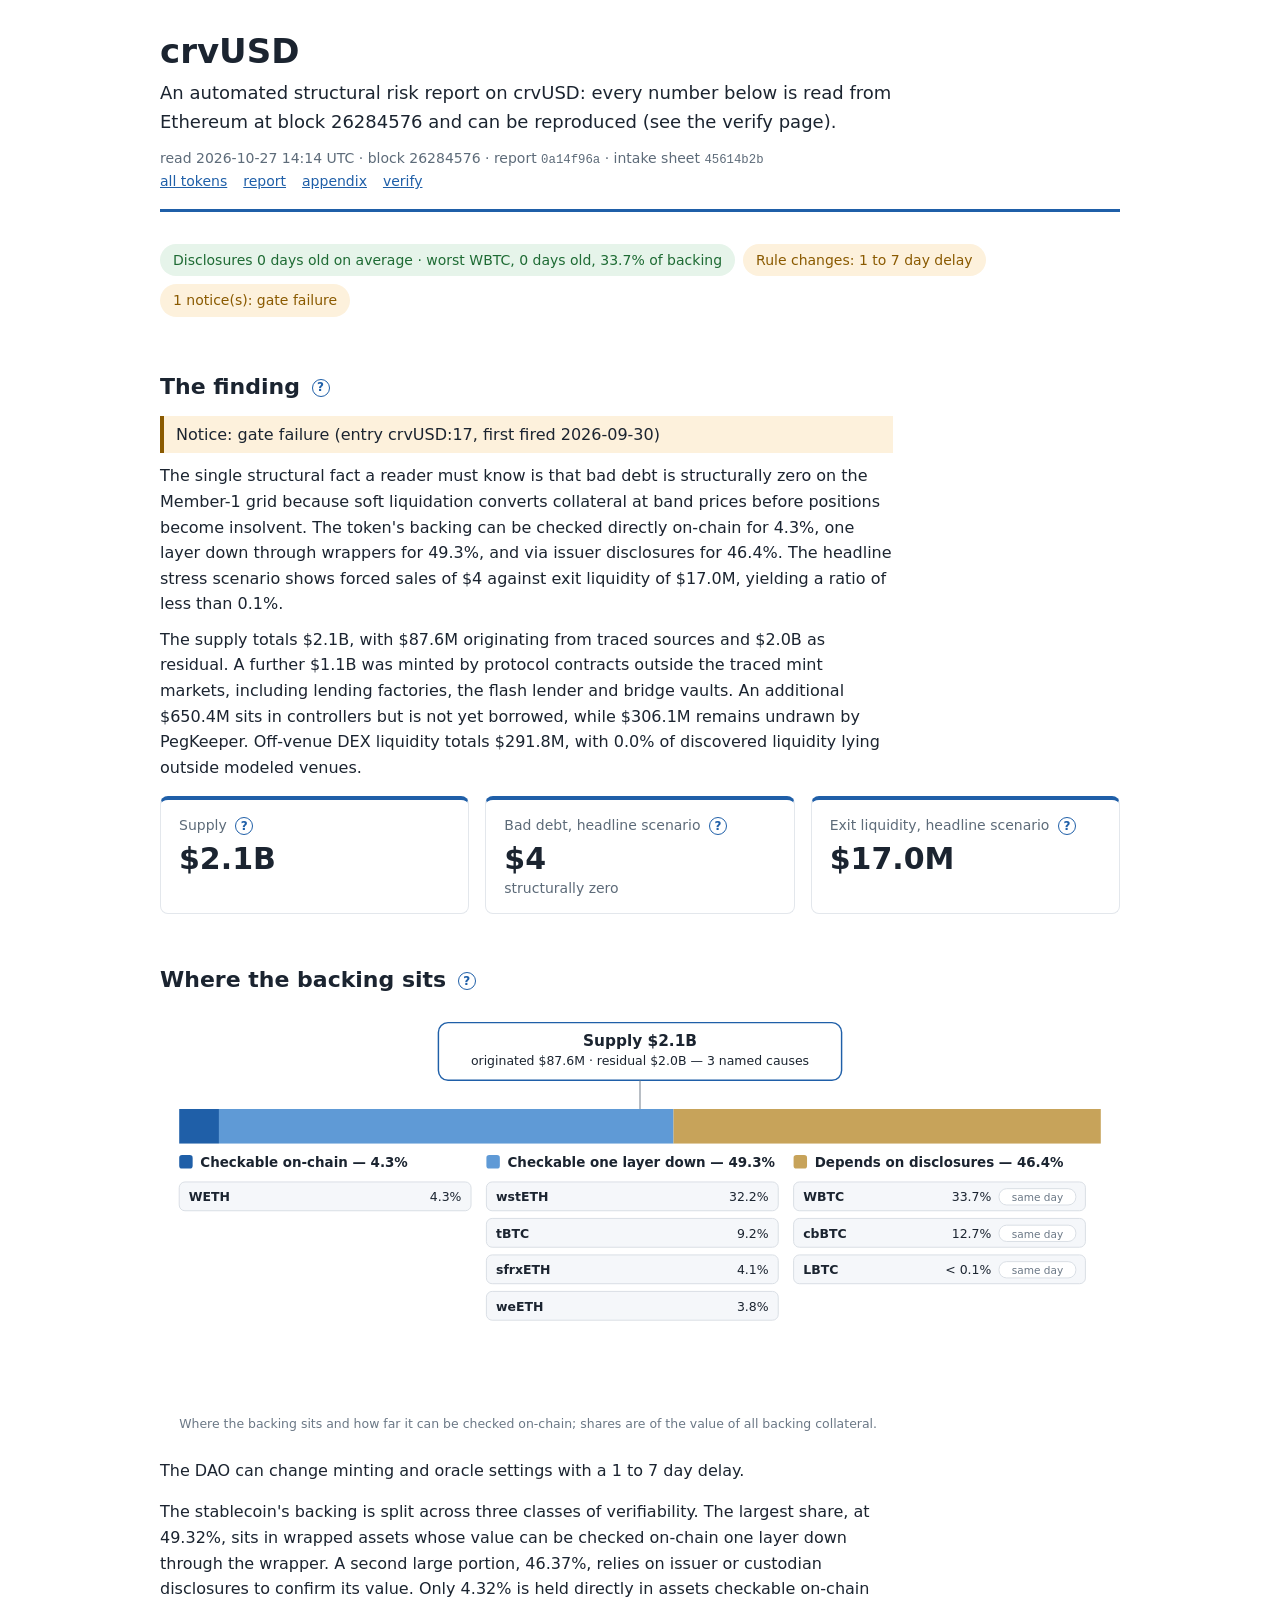
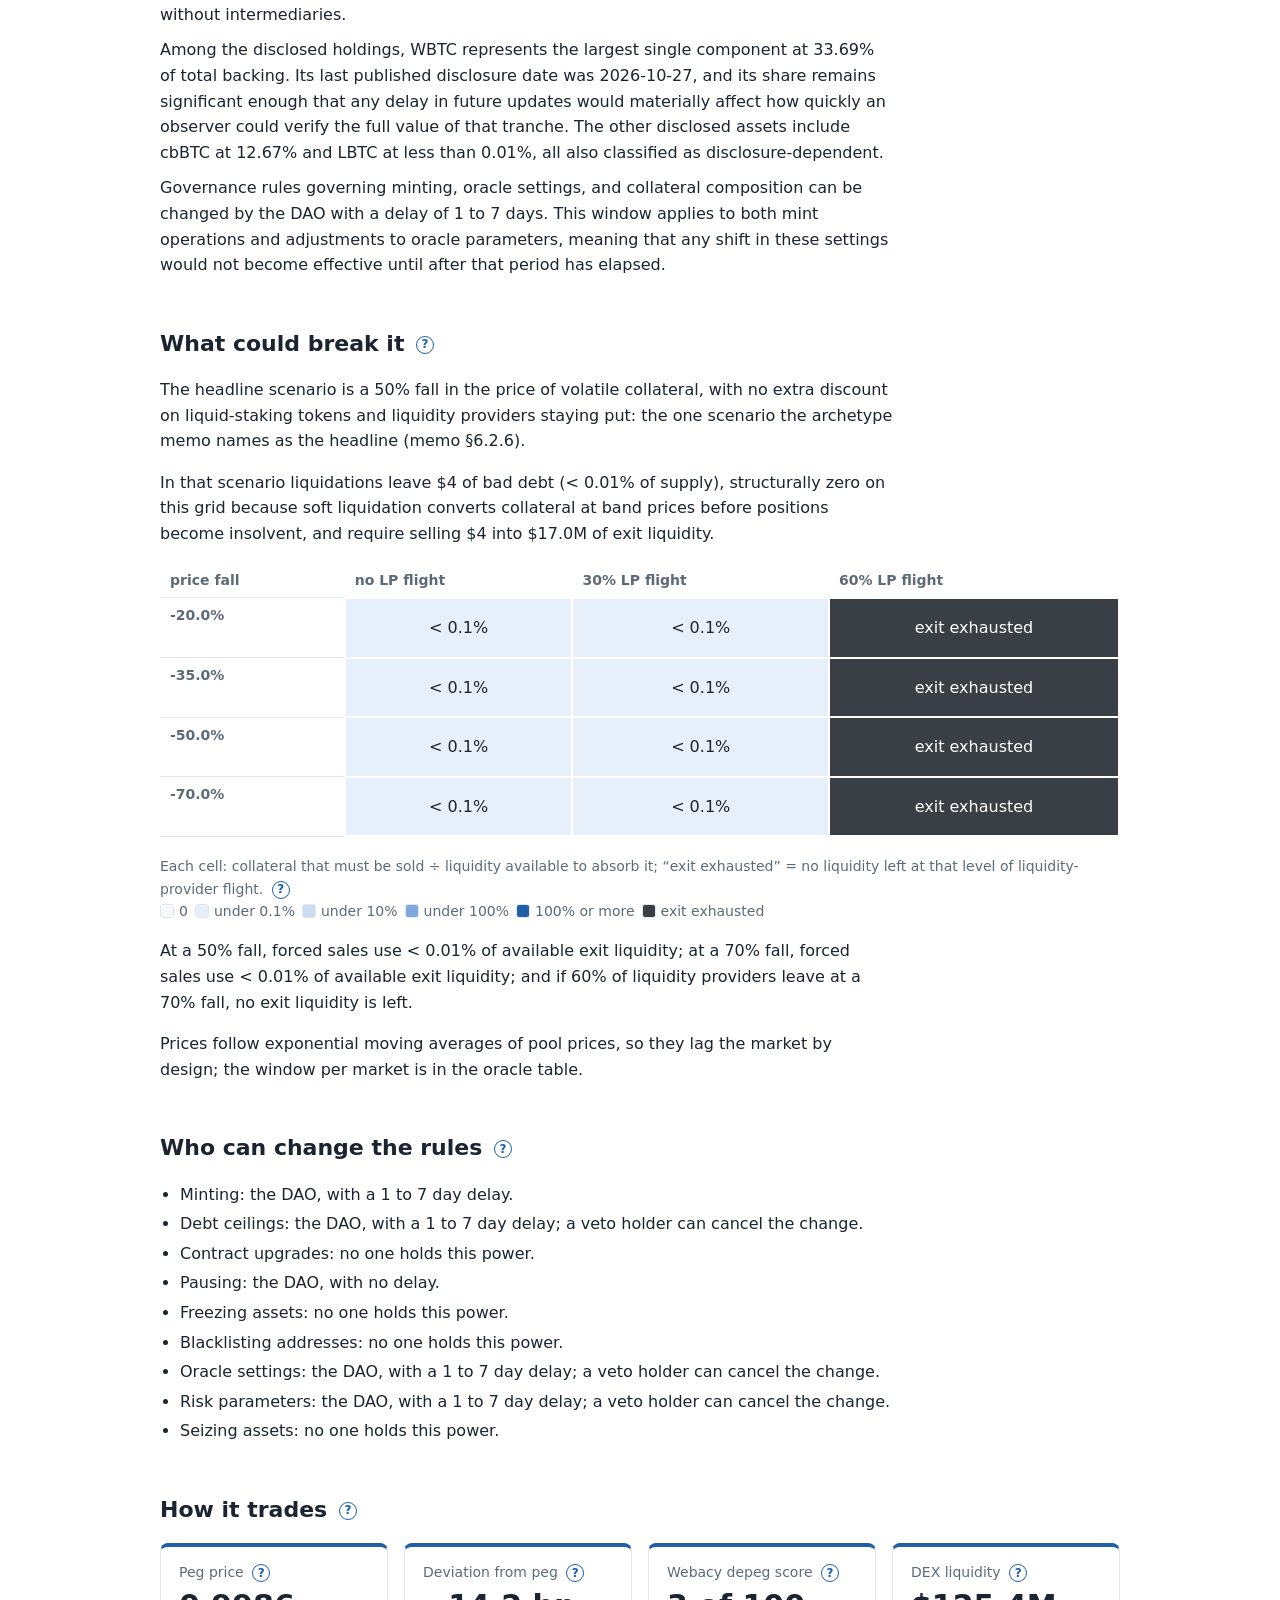
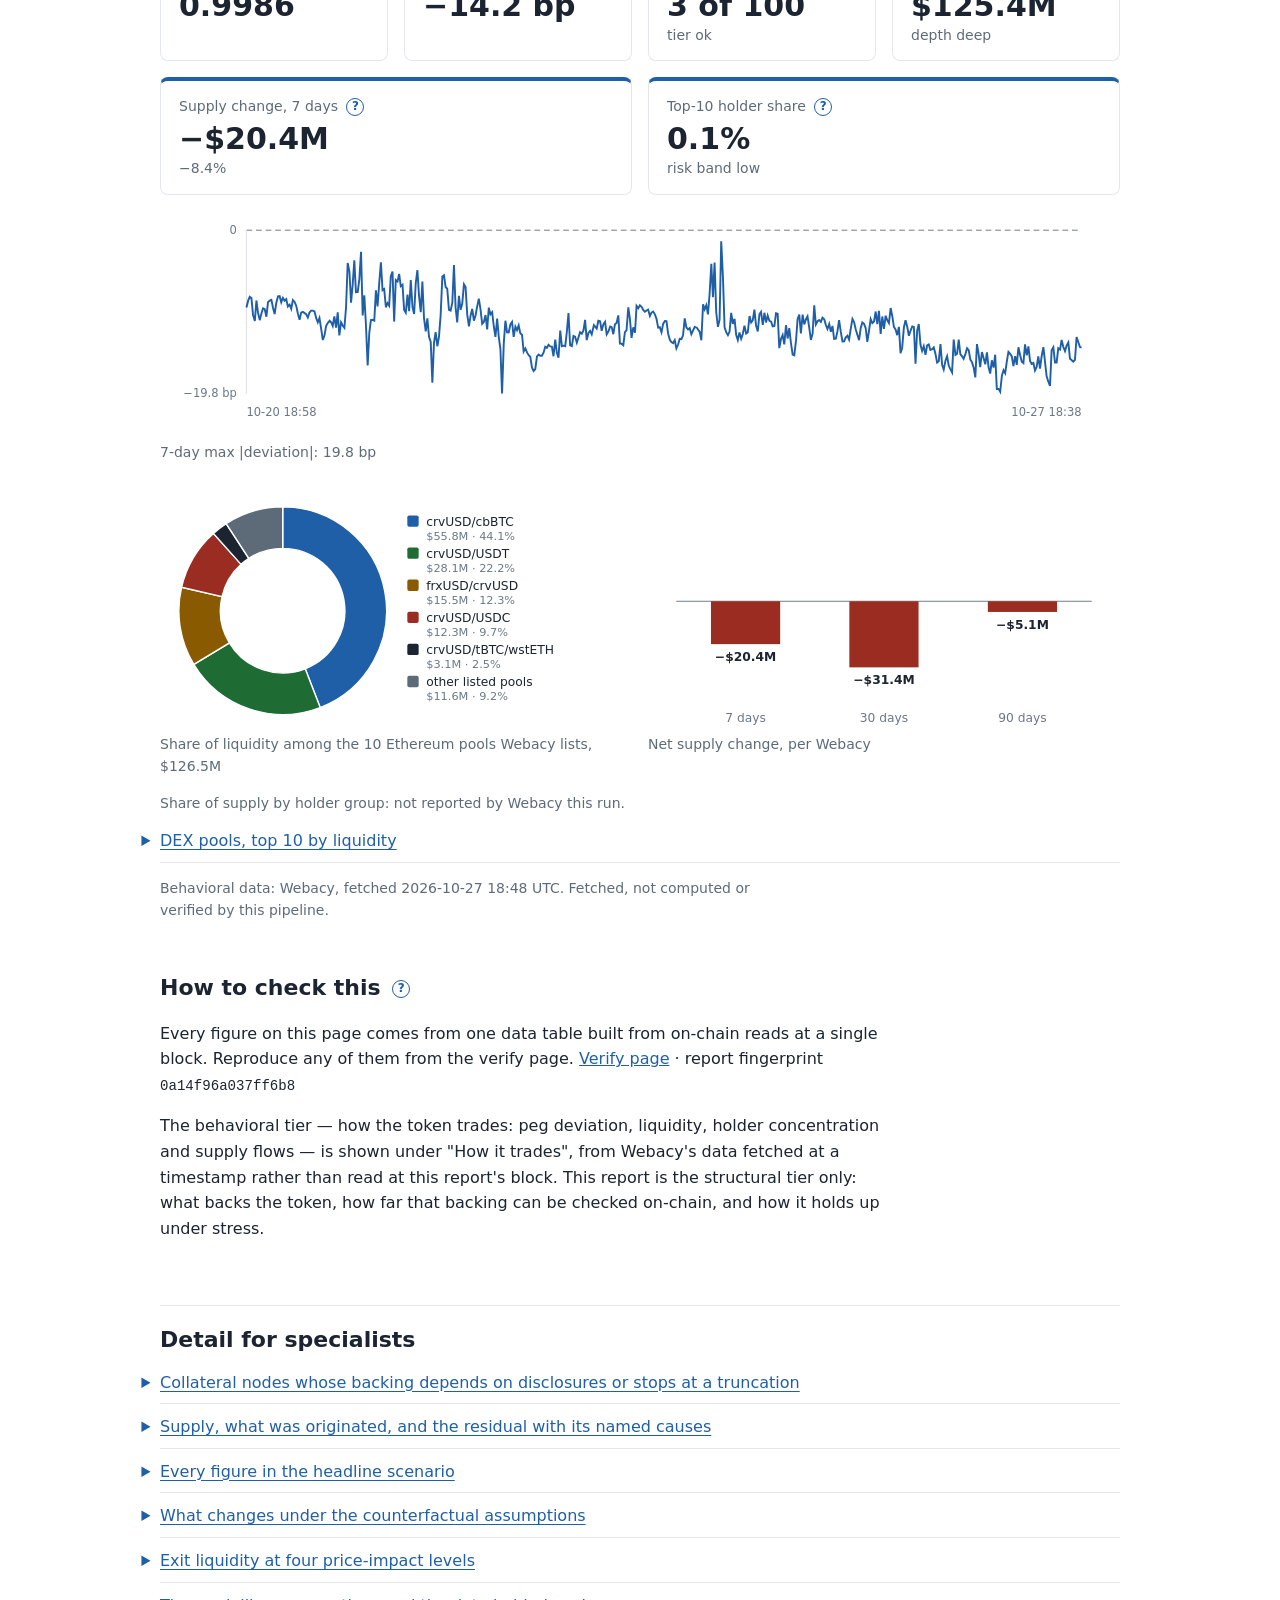
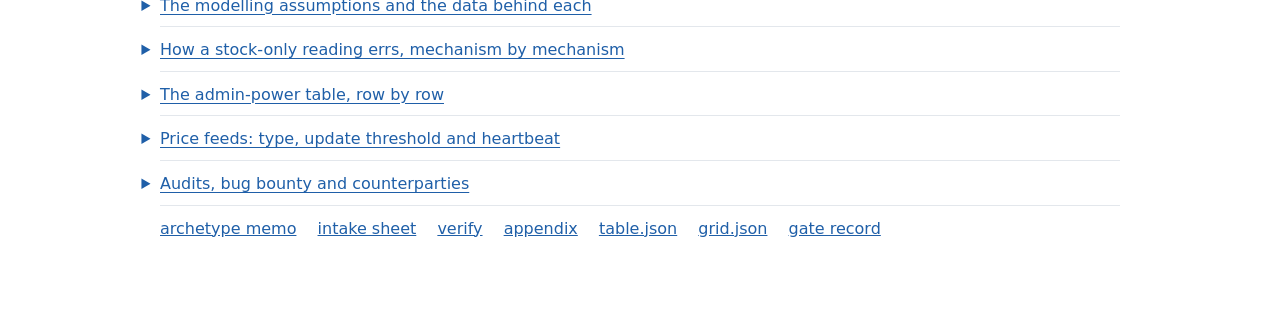
==== commit e834298b: "chain monthly 20261027T184234Z: USDe published" ====
--- a/out/site/crvUSD/index.html
+++ b/out/site/crvUSD/index.html
@@ -78,33 +78,33 @@
 <section class="behavioral" id="behavioral">
 <h2>How it trades <span class="tip" tabindex="0" role="button" aria-label="Webacy&#x27;s view of how this token trades, fetched at the time shown under the chart; not read at this report&#x27;s block and not verified by this pipeline.">?<span class="tip-text" role="tooltip">Webacy&#x27;s view of how this token trades, fetched at the time shown under the chart; not read at this report&#x27;s block and not verified by this pipeline.</span></span></h2>
 <div class="cards">
-  <div class="card"><div class="card-label">Peg price <span class="tip" tabindex="0" role="button" aria-label="Webacy&#x27;s latest price for the token, against its $1 peg.">?<span class="tip-text" role="tooltip">Webacy&#x27;s latest price for the token, against its $1 peg.</span></span></div><div class="card-value">0.9987</div></div>
-  <div class="card"><div class="card-label">Deviation from peg <span class="tip" tabindex="0" role="button" aria-label="How far that price sits from the peg, in basis points (100 bp = 1%).">?<span class="tip-text" role="tooltip">How far that price sits from the peg, in basis points (100 bp = 1%).</span></span></div><div class="card-value">−12.9 bp</div></div>
+  <div class="card"><div class="card-label">Peg price <span class="tip" tabindex="0" role="button" aria-label="Webacy&#x27;s latest price for the token, against its $1 peg.">?<span class="tip-text" role="tooltip">Webacy&#x27;s latest price for the token, against its $1 peg.</span></span></div><div class="card-value">0.9986</div></div>
+  <div class="card"><div class="card-label">Deviation from peg <span class="tip" tabindex="0" role="button" aria-label="How far that price sits from the peg, in basis points (100 bp = 1%).">?<span class="tip-text" role="tooltip">How far that price sits from the peg, in basis points (100 bp = 1%).</span></span></div><div class="card-value">−14.2 bp</div></div>
   <div class="card"><div class="card-label">Webacy depeg score <span class="tip" tabindex="0" role="button" aria-label="Webacy&#x27;s 0–100 depeg risk score; higher is riskier. Its tiers: ok 0–24, watch 25–49, warning 50–69, critical 70–100.">?<span class="tip-text" role="tooltip">Webacy&#x27;s 0–100 depeg risk score; higher is riskier. Its tiers: ok 0–24, watch 25–49, warning 50–69, critical 70–100.</span></span></div><div class="card-value">3 of 100</div><div class="card-note">tier ok</div></div>
-  <div class="card"><div class="card-label">DEX liquidity <span class="tip" tabindex="0" role="button" aria-label="Liquidity Webacy counts for the token across decentralised-exchange pools, with its depth tier.">?<span class="tip-text" role="tooltip">Liquidity Webacy counts for the token across decentralised-exchange pools, with its depth tier.</span></span></div><div class="card-value">$125.5M</div><div class="card-note">depth deep</div></div>
+  <div class="card"><div class="card-label">DEX liquidity <span class="tip" tabindex="0" role="button" aria-label="Liquidity Webacy counts for the token across decentralised-exchange pools, with its depth tier.">?<span class="tip-text" role="tooltip">Liquidity Webacy counts for the token across decentralised-exchange pools, with its depth tier.</span></span></div><div class="card-value">$125.4M</div><div class="card-note">depth deep</div></div>
   <div class="card"><div class="card-label">Supply change, 7 days <span class="tip" tabindex="0" role="button" aria-label="Net tokens minted less burned over seven days, per Webacy; the % is of Webacy&#x27;s circulating supply 7 days earlier ($242.5M).">?<span class="tip-text" role="tooltip">Net tokens minted less burned over seven days, per Webacy; the % is of Webacy&#x27;s circulating supply 7 days earlier ($242.5M).</span></span></div><div class="card-value">−$20.4M</div><div class="card-note">−8.4%</div></div>
   <div class="card"><div class="card-label">Top-10 holder share <span class="tip" tabindex="0" role="button" aria-label="Share of supply held by the ten largest organic holders, with exchanges, bridges, pools and protocol contracts excluded, with Webacy&#x27;s risk band.">?<span class="tip-text" role="tooltip">Share of supply held by the ten largest organic holders, with exchanges, bridges, pools and protocol contracts excluded, with Webacy&#x27;s risk band.</span></span></div><div class="card-value">0.1%</div><div class="card-note">risk band low</div></div>
 </div>
-<figure class="wide"><svg xmlns="http://www.w3.org/2000/svg" viewBox="0 0 1000 240" width="100%" role="img" aria-label="Peg deviation over seven days, in basis points" font-family="system-ui, -apple-system, Segoe UI, Roboto, sans-serif"><title>Peg deviation over seven days, in basis points</title><text x="80" y="24" font-size="12" text-anchor="end" fill="#6b7886" font-weight="normal">0</text><text x="80" y="194" font-size="12" text-anchor="end" fill="#6b7886" font-weight="normal">−19.8 bp</text><line x1="90" y1="20" x2="960" y2="20" stroke="#6b7886" stroke-dasharray="6 4"/><line x1="90" y1="20" x2="90" y2="190" stroke="#d9dee4"/><polyline points="90,94.7 91.8,93.2 93.4,100.5 95.2,93.4 97,89.4 98.7,90.6 100.4,108.3 102.3,114.6 103.8,93.2 105.6,106.2 107.4,113.7 109,106.8 110.8,101.5 112.6,102.3 114.2,110.1 116,94.9 117.7,93.3 119.4,92.5 121.2,100.7 122.9,107.4 124.6,95.9 126.4,88.9 128.1,88.7 129.8,95.1 131.6,90.6 133.3,93.5 135,91.8 136.8,99.5 138.5,97.6 140.2,101.8 142,92.7 143.8,94.7 145.4,98.8 147.2,106.8 148.9,113.4 150.6,105.9 152.3,105.1 155.8,107.4 157.5,110.9 159.3,105.8 161,103.8 162.8,103.8 164.5,104.7 166.3,111.7 168,116 169.7,111.5 171.4,122.2 173.2,134.4 174.9,129.8 176.6,119.8 178.3,116.7 180.3,114.4 182,116.3 183.5,119.8 185.3,109.9 187,121.4 188.7,105.6 190.5,129.5 192.2,116 194,119.3 195.7,121.7 197.5,100 199.1,54.2 200.9,63.1 202.7,95.6 204.4,76.6 206,51.4 207.8,84.6 209.6,84.4 211.3,71.4 213,42.5 214.8,108.9 216.5,87.8 218.2,118.3 219.9,160.9 221.7,127 223.4,113.7 225.1,113.3 226.9,114.3 228.6,82.6 230.3,99.4 232.1,74.3 233.8,53.5 235.5,82.4 237.2,81.2 239,100.3 240.7,95.9 242.5,98.6 244.2,67.8 245.9,63 247.7,115.2 249.4,71.9 251.1,73.4 252.9,65.6 254.6,78.4 256.3,76.9 258.1,103.2 259.8,106 261.5,87.1 263.2,104.3 265,71.9 266.8,100.2 268.5,107.3 270.2,75 271.9,61.5 273.6,88.1 275.4,105.3 277.1,73.4 278.9,111.3 280.6,125.4 282.3,111.9 284,131 285.8,136.3 287.5,179 289.3,137.4 291,126.1 292.7,140.9 294.5,130.8 296.2,109 297.9,68.2 299.7,67 301.4,79.2 303.1,81 304.9,103.1 306.6,103.9 308.3,95.4 310.1,56.2 311.8,100.4 313.5,116 315.3,88.3 317,103 318.7,96.6 320.5,76.3 322.2,79.1 323.9,107.7 325.7,120.1 327.5,108.5 329.1,102.1 330.9,114.3 332.6,108.9 334.3,99.3 336.1,91.3 337.8,102 339.5,117.5 341.2,115.7 343,108.4 344.7,123.4 346.5,100.7 348.2,107.6 349.9,105.3 351.7,120.3 353.4,131.2 355.2,112.1 356.8,131.3 358.6,143.8 360.3,190 362.1,137.9 363.8,114.3 365.5,126.4 367.2,126.5 369,118.1 370.7,115.6 372.4,131.2 374.2,120.5 375.9,124.1 377.6,119.2 379.4,127.3 381.1,128.9 382.8,146.4 384.6,143.1 386.3,147.3 388,150.2 389.8,151.8 391.5,163.2 393.2,166.7 395,164.6 396.7,151.4 398.5,149.5 400.2,150.7 401.9,150.7 403.6,147.3 405.4,141.4 407.1,142.5 408.8,139.3 410.6,141 412.3,141.3 414,151.3 415.8,133.9 417.5,147.7 419.2,152.9 421,124.5 422.7,140.8 424.5,140.3 426.2,140.8 427.9,125.8 429.7,106.3 431.4,140 433.1,140.8 434.8,130.1 436.5,131 438.3,137.2 440,131.8 441.7,126.3 443.5,127.8 445.2,124.5 447,113.4 448.7,134.5 450.4,127.1 452.2,124.9 453.9,128.5 456.2,118.9 459.1,122.4 460.8,114.3 462.6,114.9 464.3,124.8 466,118.1 467.8,115.5 469.5,128.4 471.5,125 473.1,120.3 474.7,121 476.4,128.3 478.2,118.1 479.9,116.7 481.6,108.7 483.3,138.1 485.1,138.2 486.8,139.8 488.5,126.3 490.3,124 492,100.3 493.7,112.3 495.5,132.1 497.2,121.2 499.1,126.9 500.7,98.8 502.4,101.2 504.1,98.2 505.9,99.8 507.6,103.1 509.4,105 511.1,103.6 512.8,102.7 514.6,109.4 516.3,105.8 518,104.7 519.7,107.4 521.5,112.3 523.2,121.5 524.9,121 526.7,126.4 528.4,117.6 530.2,114.6 532,114.7 533.6,127.8 535.4,134.1 537.1,136.4 538.9,137.6 540.5,134.6 542.3,143.1 544,139.1 545.7,133.1 547.4,133.4 549.2,129.8 550.9,111.9 552.7,121.3 554.5,123.3 556.2,122 557.9,128.3 559.6,124.7 561.3,120.7 563.6,121.6 566.6,125.9 568.3,134.7 570.1,97.3 571.7,102.4 573.5,98 575.2,107.7 576.9,86.5 578.7,54.9 580.4,89.7 582.1,53.8 583.8,105.5 585.6,120.7 587.3,113.2 589.1,31.6 590.8,68.7 592.5,121.2 594.3,126.2 596,129.3 597.7,125.6 599.5,106.2 601.2,117.6 602.9,112.4 604.7,129.2 606.4,134.4 608.1,126.6 609.9,133.1 611.6,128.1 613.3,119.5 615.1,127.6 616.8,126.3 618.6,109.4 620.3,116.1 622,113.8 623.7,102.8 625.4,119.3 627.2,125.5 628.9,107.7 630.6,105.1 632.4,118.5 634.1,106 635.9,116.1 637.6,108.9 639.4,114.4 641.1,115.3 642.8,120.1 644.5,119.7 646.2,106.5 648,107.1 649.7,142.8 651.4,133.2 653.2,129.3 654.9,139 656.7,119 658.4,132.8 660.1,122 661.8,137.2 663.6,149.5 665.3,150.3 667.1,135.1 668.8,112.4 670.5,108 672.2,127.5 674,108 675.7,118.1 677.5,113 679.2,109.7 680.9,121.6 682.7,134.3 684.4,127.8 686.1,98.3 687.9,118.2 689.6,114.8 691.3,113.5 693,115.5 694.8,111.2 696.5,112.8 698.3,118.6 700,122.9 701.7,117.7 703.5,125.9 705.2,119.7 706.9,133.3 708.6,133 710.4,125.2 712.1,113.6 713.8,125.5 715.6,135.9 717.3,135.7 719.1,131.7 720.8,130 722.5,133.9 724.2,122.8 726,112.4 727.7,115.7 729.5,123.1 732.9,134.6 734.6,122.1 736.4,116.1 738.1,117.5 739.8,122.1 741.6,136.4 743.3,124.5 745,112.7 746.8,116.8 748.5,115.1 750.2,104.7 752,117.8 753.7,104 755.4,128 757.2,109.9 758.9,122.8 760.7,109.1 762.4,113.9 764.1,116.7 765.9,101.1 767.6,109.6 769.3,120.7 771,123.3 772.8,129.3 774.5,120.7 776.2,148.1 778,142.4 779.7,121.3 781.4,113.7 783.2,120.2 784.9,130 786.7,124.5 788.4,120.3 790.1,120.8 791.8,159 793.6,124.7 795.3,117.8 797,139.3 798.8,145.8 800.5,140.8 802.2,149.8 804,140 805.7,139 807.4,144.8 809.2,144 810.9,142.1 812.6,148.5 814.4,157.9 816.1,156.5 817.9,138.7 819.6,160.1 821.3,165.1 823.1,155.9 824.8,151.2 826.5,161 828.2,164.7 830,168.1 831.8,133.9 833.5,150 835.2,148.7 837,134.1 838.7,149.1 840.4,151.4 842.1,154 843.9,148.8 845.6,142.9 847.3,145 849,154.8 850.8,157.4 852.5,163.2 854.2,173.4 856,138.7 857.7,148.6 859.4,162.6 861.2,146.9 862.9,153.2 864.7,159.7 866.4,147.2 868.1,162.5 869.9,169.4 871.5,155.5 873.3,163.1 875,149.7 876.8,185.4 878.5,185.3 880.2,188.3 882,171.5 883.7,165.8 885.4,169 887.2,156.8 888.9,146.8 890.6,148.9 892.3,151.5 894.1,161.6 895.8,151.2 897.5,160.3 899.3,142 901,150.2 902.8,156.9 904.5,158.4 906.2,139 907.9,150.3 909.7,141 911.4,156.1 913.1,159.3 914.9,158.3 916.6,166.2 918.3,162.5 920.1,151.4 921.8,164.3 923.5,151.3 925.3,141.8 927,157.1 928.8,172.2 930.5,177.8 932.2,182.3 934,145 935.7,142 937.4,157.8 939.2,157.9 940.9,143 942.8,144.4 944.4,134.3 946.2,141.7 947.8,145.9 949.6,140.3 951.3,137 953,153.8 954.7,155.2 956.5,156.9 958.3,155.1 960,131.3" fill="none" stroke="#1f5fa8" stroke-width="2"/><text x="90" y="214" font-size="12" text-anchor="start" fill="#6b7886" font-weight="normal">10-20 18:18</text><text x="960" y="214" font-size="12" text-anchor="end" fill="#6b7886" font-weight="normal">10-27 17:38</text></svg><figcaption>7-day max |deviation|: 19.8 bp</figcaption></figure>
+<figure class="wide"><svg xmlns="http://www.w3.org/2000/svg" viewBox="0 0 1000 240" width="100%" role="img" aria-label="Peg deviation over seven days, in basis points" font-family="system-ui, -apple-system, Segoe UI, Roboto, sans-serif"><title>Peg deviation over seven days, in basis points</title><text x="80" y="24" font-size="12" text-anchor="end" fill="#6b7886" font-weight="normal">0</text><text x="80" y="194" font-size="12" text-anchor="end" fill="#6b7886" font-weight="normal">−19.8 bp</text><line x1="90" y1="20" x2="960" y2="20" stroke="#6b7886" stroke-dasharray="6 4"/><line x1="90" y1="20" x2="90" y2="190" stroke="#d9dee4"/><polyline points="90,100.5 91.8,93.4 93.5,89.4 95.2,90.6 96.9,108.3 98.8,114.6 100.4,93.2 102.1,106.2 103.9,113.7 105.6,106.8 107.3,101.5 109.1,102.3 110.8,110.1 112.5,94.9 114.2,93.3 116,92.5 117.7,100.7 119.4,107.4 121.1,95.9 122.9,88.9 124.6,88.7 126.3,95.1 128,90.6 129.8,93.5 131.5,91.8 133.2,99.5 135,97.6 136.7,101.8 138.4,92.7 140.2,94.7 141.9,98.8 143.6,106.8 145.4,113.4 147,105.9 148.8,105.1 152.2,107.4 154,110.9 155.7,105.8 157.4,103.8 159.2,103.8 160.9,104.7 162.7,111.7 164.4,116 166.1,111.5 167.8,122.2 169.6,134.4 171.3,129.8 173,119.8 174.7,116.7 176.7,114.4 178.4,116.3 179.9,119.8 181.6,109.9 183.4,121.4 185.1,105.6 186.8,129.5 188.6,116 190.3,119.3 192.1,121.7 193.8,100 195.5,54.2 197.3,63.1 199,95.6 200.7,76.6 202.4,51.4 204.1,84.6 205.9,84.4 207.6,71.4 209.4,42.5 211.1,108.9 212.8,87.8 214.5,118.3 216.3,160.9 218,127 219.7,113.7 221.4,113.3 223.2,114.3 224.9,82.6 226.6,99.4 228.4,74.3 230.1,53.5 231.8,82.4 233.5,81.2 235.3,100.3 237,95.9 238.7,98.6 240.4,67.8 242.2,63 243.9,115.2 245.6,71.9 247.4,73.4 249.1,65.6 250.8,78.4 252.6,76.9 254.3,103.2 256,106 257.8,87.1 259.5,104.3 261.2,71.9 263,100.2 264.7,107.3 266.4,75 268.1,61.5 269.8,88.1 271.6,105.3 273.3,73.4 275,111.3 276.8,125.4 278.5,111.9 280.2,131 282,136.3 283.7,179 285.4,137.4 287.1,126.1 288.9,140.9 290.6,130.8 292.3,109 294.1,68.2 295.8,67 297.5,79.2 299.2,81 301,103.1 302.7,103.9 304.5,95.4 306.2,56.2 307.9,100.4 309.6,116 311.4,88.3 313.1,103 314.8,96.6 316.6,76.3 318.3,79.1 320,107.7 321.8,120.1 323.6,108.5 325.2,102.1 327,114.3 328.7,108.9 330.4,99.3 332.1,91.3 333.8,102 335.6,117.5 337.3,115.7 339.1,108.4 340.8,123.4 342.5,100.7 344.2,107.6 346,105.3 347.7,120.3 349.4,131.2 351.2,112.1 352.9,131.3 354.6,143.8 356.3,190 358.1,137.9 359.8,114.3 361.5,126.4 363.2,126.5 365,118.1 366.7,115.6 368.4,131.2 370.2,120.5 371.9,124.1 373.6,119.2 375.3,127.3 377.1,128.9 378.8,146.4 380.6,143.1 382.3,147.3 384,150.2 385.7,151.8 387.5,163.2 389.2,166.7 390.9,164.6 392.7,151.4 394.4,149.5 396.1,150.7 397.8,150.7 399.6,147.3 401.3,141.4 403,142.5 404.7,139.3 406.5,141 408.2,141.3 409.9,151.3 411.7,133.9 413.4,147.7 415.1,152.9 416.9,124.5 418.6,140.8 420.4,140.3 422.1,140.8 423.8,125.8 425.5,106.3 427.2,140 429,140.8 430.7,130.1 432.4,131 434.2,137.2 435.9,131.8 437.6,126.3 439.4,127.8 441.1,124.5 442.8,113.4 444.5,134.5 446.3,127.1 448,124.9 449.7,128.5 452,118.9 454.9,122.4 456.6,114.3 458.4,114.9 460.1,124.8 461.8,118.1 463.6,115.5 465.3,128.4 467.3,125 468.9,120.3 470.5,121 472.2,128.3 473.9,118.1 475.6,116.7 477.4,108.7 479.1,138.1 480.8,138.2 482.6,139.8 484.3,126.3 486,124 487.8,100.3 489.5,112.3 491.2,132.1 493,121.2 494.8,126.9 496.4,98.8 498.2,101.2 499.9,98.2 501.6,99.8 503.4,103.1 505.1,105 506.8,103.6 508.5,102.7 510.3,109.4 512,105.8 513.7,104.7 515.4,107.4 517.2,112.3 518.9,121.5 520.6,121 522.4,126.4 524.1,117.6 525.9,114.6 527.6,114.7 529.3,127.8 531.1,134.1 532.7,136.4 534.5,137.6 536.2,134.6 537.9,143.1 539.7,139.1 541.4,133.1 543.1,133.4 544.8,129.8 546.6,111.9 548.3,121.3 550.1,123.3 551.8,122 553.5,128.3 555.2,124.7 557,120.7 559.2,121.6 562.2,125.9 563.9,134.7 565.7,97.3 567.3,102.4 569.1,98 570.8,107.7 572.5,86.5 574.3,54.9 576,89.7 577.7,53.8 579.4,105.5 581.2,120.7 582.9,113.2 584.6,31.6 586.4,68.7 588.1,121.2 589.8,126.2 591.6,129.3 593.3,125.6 595,106.2 596.7,117.6 598.5,112.4 600.2,129.2 601.9,134.4 603.6,126.6 605.4,133.1 607.1,128.1 608.8,119.5 610.6,127.6 612.3,126.3 614.1,109.4 615.8,116.1 617.5,113.8 619.2,102.8 620.9,119.3 622.7,125.5 624.4,107.7 626.1,105.1 627.9,118.5 629.6,106 631.3,116.1 633,108.9 634.8,114.4 636.6,115.3 638.2,120.1 640,119.7 641.7,106.5 643.4,107.1 645.1,142.8 646.9,133.2 648.6,129.3 650.3,139 652.1,119 653.8,132.8 655.5,122 657.2,137.2 659,149.5 660.7,150.3 662.5,135.1 664.2,112.4 665.9,108 667.6,127.5 669.4,108 671.1,118.1 672.8,113 674.5,109.7 676.3,121.6 678,134.3 679.8,127.8 681.5,98.3 683.2,118.2 685,114.8 686.7,113.5 688.4,115.5 690.1,111.2 691.9,112.8 693.6,118.6 695.3,122.9 697.1,117.7 698.8,125.9 700.5,119.7 702.2,133.3 704,133 705.7,125.2 707.4,113.6 709.1,125.5 710.9,135.9 712.6,135.7 714.4,131.7 716.1,130 717.8,133.9 719.5,122.8 721.3,112.4 723,115.7 724.7,123.1 728.2,134.6 729.9,122.1 731.6,116.1 733.4,117.5 735.1,122.1 736.8,136.4 738.6,124.5 740.3,112.7 742,116.8 743.8,115.1 745.5,104.7 747.2,117.8 748.9,104 750.7,128 752.4,109.9 754.1,122.8 755.9,109.1 757.6,113.9 759.3,116.7 761.1,101.1 762.8,109.6 764.5,120.7 766.2,123.3 767.9,129.3 769.7,120.7 771.4,148.1 773.1,142.4 774.9,121.3 776.6,113.7 778.3,120.2 780.1,130 781.9,124.5 783.6,120.3 785.3,120.8 787,159 788.7,124.7 790.4,117.8 792.2,139.3 793.9,145.8 795.6,140.8 797.4,149.8 799.1,140 800.8,139 802.5,144.8 804.3,144 806,142.1 807.7,148.5 809.5,157.9 811.2,156.5 813,138.7 814.7,160.1 816.4,165.1 818.2,155.9 819.9,151.2 821.6,161 823.3,164.7 825.1,168.1 826.8,133.9 828.6,150 830.3,148.7 832,134.1 833.7,149.1 835.5,151.4 837.1,154 839,148.8 840.7,142.9 842.4,145 844.1,154.8 845.8,157.4 847.6,163.2 849.3,173.4 851,138.7 852.7,148.6 854.4,162.6 856.2,146.9 857.9,153.2 859.7,159.7 861.4,147.2 863.1,162.5 864.8,169.4 866.5,155.5 868.3,163.1 870,149.7 871.7,185.4 873.5,185.3 875.2,188.3 877,171.5 878.7,165.8 880.4,169 882.1,156.8 883.8,146.8 885.6,148.9 887.3,151.5 889,161.6 890.8,151.2 892.5,160.3 894.2,142 896,150.2 897.7,156.9 899.4,158.4 901.1,139 902.9,150.3 904.6,141 906.3,156.1 908,159.3 909.8,158.3 911.5,166.2 913.2,162.5 914.9,151.4 916.7,164.3 918.4,151.3 920.2,141.8 921.9,157.1 923.6,172.2 925.4,177.8 927.1,182.3 928.8,145 930.6,142 932.3,157.8 934,157.9 935.7,143 937.6,144.4 939.2,134.3 941,141.7 942.7,145.9 944.4,140.3 946.2,137 947.9,153.8 949.6,155.2 951.3,156.9 953.1,155.1 954.8,131.3 958.3,141.7 960,142.4" fill="none" stroke="#1f5fa8" stroke-width="2"/><text x="90" y="214" font-size="12" text-anchor="start" fill="#6b7886" font-weight="normal">10-20 18:58</text><text x="960" y="214" font-size="12" text-anchor="end" fill="#6b7886" font-weight="normal">10-27 18:38</text></svg><figcaption>7-day max |deviation|: 19.8 bp</figcaption></figure>
 <div style="display:flex;flex-wrap:wrap;gap:16px;align-items:flex-start">
-<figure style="flex:1 1 420px;min-width:0;margin:0"><svg xmlns="http://www.w3.org/2000/svg" viewBox="0 0 500 260" width="100%" role="img" aria-label="Liquidity by Ethereum DEX pool" font-family="system-ui, -apple-system, Segoe UI, Roboto, sans-serif"><title>Liquidity by Ethereum DEX pool</title><path d="M130,20 A110,110 0 0 1 169.9,232.5 L153.9,191.5 A66,66 0 0 0 130,64 Z" fill="#1f5fa8" stroke="#ffffff" stroke-width="1.5"/><path d="M169.9,232.5 A110,110 0 0 1 35.8,186.9 L73.5,164.1 A66,66 0 0 0 153.9,191.5 Z" fill="#1e6b34" stroke="#ffffff" stroke-width="1.5"/><path d="M35.8,186.9 A110,110 0 0 1 22.8,105.2 L65.7,115.1 A66,66 0 0 0 73.5,164.1 Z" fill="#8a5a00" stroke="#ffffff" stroke-width="1.5"/><path d="M22.8,105.2 A110,110 0 0 1 56.6,48.1 L86,80.8 A66,66 0 0 0 65.7,115.1 Z" fill="#9b2c22" stroke="#ffffff" stroke-width="1.5"/><path d="M56.6,48.1 A110,110 0 0 1 70.1,37.7 L94.1,74.6 A66,66 0 0 0 86,80.8 Z" fill="#1b2430" stroke="#ffffff" stroke-width="1.5"/><path d="M70.1,37.7 A110,110 0 0 1 130,20 L130,64 A66,66 0 0 0 94.1,74.6 Z" fill="#5d6b79" stroke="#ffffff" stroke-width="1.5"/><rect x="262" y="29" width="12" height="12" fill="#1f5fa8" rx="2"/><text x="282" y="40" font-size="13" text-anchor="start" fill="#1b2430" font-weight="normal">crvUSD/cbBTC</text><text x="282" y="55" font-size="12" text-anchor="start" fill="#6b7886" font-weight="normal">$55.8M · 44.1%</text><rect x="262" y="63" width="12" height="12" fill="#1e6b34" rx="2"/><text x="282" y="74" font-size="13" text-anchor="start" fill="#1b2430" font-weight="normal">crvUSD/USDT</text><text x="282" y="89" font-size="12" text-anchor="start" fill="#6b7886" font-weight="normal">$28.2M · 22.3%</text><rect x="262" y="97" width="12" height="12" fill="#8a5a00" rx="2"/><text x="282" y="108" font-size="13" text-anchor="start" fill="#1b2430" font-weight="normal">frxUSD/crvUSD</text><text x="282" y="123" font-size="12" text-anchor="start" fill="#6b7886" font-weight="normal">$15.5M · 12.3%</text><rect x="262" y="131" width="12" height="12" fill="#9b2c22" rx="2"/><text x="282" y="142" font-size="13" text-anchor="start" fill="#1b2430" font-weight="normal">crvUSD/USDC</text><text x="282" y="157" font-size="12" text-anchor="start" fill="#6b7886" font-weight="normal">$12.3M · 9.7%</text><rect x="262" y="165" width="12" height="12" fill="#1b2430" rx="2"/><text x="282" y="176" font-size="13" text-anchor="start" fill="#1b2430" font-weight="normal">crvUSD/tBTC/wstETH</text><text x="282" y="191" font-size="12" text-anchor="start" fill="#6b7886" font-weight="normal">$3.1M · 2.5%</text><rect x="262" y="199" width="12" height="12" fill="#5d6b79" rx="2"/><text x="282" y="210" font-size="13" text-anchor="start" fill="#1b2430" font-weight="normal">other listed pools</text><text x="282" y="225" font-size="12" text-anchor="start" fill="#6b7886" font-weight="normal">$11.6M · 9.2%</text></svg><figcaption>Share of liquidity among the 10 Ethereum pools Webacy lists, $126.6M</figcaption></figure>
-<figure style="flex:1 1 420px;min-width:0;margin:0"><svg xmlns="http://www.w3.org/2000/svg" viewBox="0 0 500 260" width="100%" role="img" aria-label="Net supply change by window" font-family="system-ui, -apple-system, Segoe UI, Roboto, sans-serif"><title>Net supply change by window</title><line x1="30" y1="120" x2="470" y2="120" stroke="#6b7886"/><rect x="66.7" y="120" width="73.3" height="45.4" fill="#9b2c22"/><text x="103.3" y="183.4" font-size="13" text-anchor="middle" fill="#1b2430" font-weight="600">−$20.4M</text><text x="103.3" y="248" font-size="13" text-anchor="middle" fill="#6b7886" font-weight="normal">7 days</text><rect x="213.3" y="120" width="73.3" height="70" fill="#9b2c22"/><text x="250" y="208" font-size="13" text-anchor="middle" fill="#1b2430" font-weight="600">−$31.4M</text><text x="250" y="248" font-size="13" text-anchor="middle" fill="#6b7886" font-weight="normal">30 days</text><rect x="360" y="120" width="73.3" height="11.1" fill="#9b2c22"/><text x="396.7" y="149.1" font-size="13" text-anchor="middle" fill="#1b2430" font-weight="600">−$5.0M</text><text x="396.7" y="248" font-size="13" text-anchor="middle" fill="#6b7886" font-weight="normal">90 days</text></svg><figcaption>Net supply change, per Webacy</figcaption></figure>
+<figure style="flex:1 1 420px;min-width:0;margin:0"><svg xmlns="http://www.w3.org/2000/svg" viewBox="0 0 500 260" width="100%" role="img" aria-label="Liquidity by Ethereum DEX pool" font-family="system-ui, -apple-system, Segoe UI, Roboto, sans-serif"><title>Liquidity by Ethereum DEX pool</title><path d="M130,20 A110,110 0 0 1 169.7,232.6 L153.8,191.5 A66,66 0 0 0 130,64 Z" fill="#1f5fa8" stroke="#ffffff" stroke-width="1.5"/><path d="M169.7,232.6 A110,110 0 0 1 35.8,186.9 L73.5,164.1 A66,66 0 0 0 153.8,191.5 Z" fill="#1e6b34" stroke="#ffffff" stroke-width="1.5"/><path d="M35.8,186.9 A110,110 0 0 1 22.8,105.2 L65.7,115.1 A66,66 0 0 0 73.5,164.1 Z" fill="#8a5a00" stroke="#ffffff" stroke-width="1.5"/><path d="M22.8,105.2 A110,110 0 0 1 56.6,48.1 L85.9,80.9 A66,66 0 0 0 65.7,115.1 Z" fill="#9b2c22" stroke="#ffffff" stroke-width="1.5"/><path d="M56.6,48.1 A110,110 0 0 1 70.1,37.7 L94.1,74.6 A66,66 0 0 0 85.9,80.9 Z" fill="#1b2430" stroke="#ffffff" stroke-width="1.5"/><path d="M70.1,37.7 A110,110 0 0 1 130,20 L130,64 A66,66 0 0 0 94.1,74.6 Z" fill="#5d6b79" stroke="#ffffff" stroke-width="1.5"/><rect x="262" y="29" width="12" height="12" fill="#1f5fa8" rx="2"/><text x="282" y="40" font-size="13" text-anchor="start" fill="#1b2430" font-weight="normal">crvUSD/cbBTC</text><text x="282" y="55" font-size="12" text-anchor="start" fill="#6b7886" font-weight="normal">$55.8M · 44.1%</text><rect x="262" y="63" width="12" height="12" fill="#1e6b34" rx="2"/><text x="282" y="74" font-size="13" text-anchor="start" fill="#1b2430" font-weight="normal">crvUSD/USDT</text><text x="282" y="89" font-size="12" text-anchor="start" fill="#6b7886" font-weight="normal">$28.1M · 22.2%</text><rect x="262" y="97" width="12" height="12" fill="#8a5a00" rx="2"/><text x="282" y="108" font-size="13" text-anchor="start" fill="#1b2430" font-weight="normal">frxUSD/crvUSD</text><text x="282" y="123" font-size="12" text-anchor="start" fill="#6b7886" font-weight="normal">$15.5M · 12.3%</text><rect x="262" y="131" width="12" height="12" fill="#9b2c22" rx="2"/><text x="282" y="142" font-size="13" text-anchor="start" fill="#1b2430" font-weight="normal">crvUSD/USDC</text><text x="282" y="157" font-size="12" text-anchor="start" fill="#6b7886" font-weight="normal">$12.3M · 9.7%</text><rect x="262" y="165" width="12" height="12" fill="#1b2430" rx="2"/><text x="282" y="176" font-size="13" text-anchor="start" fill="#1b2430" font-weight="normal">crvUSD/tBTC/wstETH</text><text x="282" y="191" font-size="12" text-anchor="start" fill="#6b7886" font-weight="normal">$3.1M · 2.5%</text><rect x="262" y="199" width="12" height="12" fill="#5d6b79" rx="2"/><text x="282" y="210" font-size="13" text-anchor="start" fill="#1b2430" font-weight="normal">other listed pools</text><text x="282" y="225" font-size="12" text-anchor="start" fill="#6b7886" font-weight="normal">$11.6M · 9.2%</text></svg><figcaption>Share of liquidity among the 10 Ethereum pools Webacy lists, $126.5M</figcaption></figure>
+<figure style="flex:1 1 420px;min-width:0;margin:0"><svg xmlns="http://www.w3.org/2000/svg" viewBox="0 0 500 260" width="100%" role="img" aria-label="Net supply change by window" font-family="system-ui, -apple-system, Segoe UI, Roboto, sans-serif"><title>Net supply change by window</title><line x1="30" y1="120" x2="470" y2="120" stroke="#6b7886"/><rect x="66.7" y="120" width="73.3" height="45.4" fill="#9b2c22"/><text x="103.3" y="183.4" font-size="13" text-anchor="middle" fill="#1b2430" font-weight="600">−$20.4M</text><text x="103.3" y="248" font-size="13" text-anchor="middle" fill="#6b7886" font-weight="normal">7 days</text><rect x="213.3" y="120" width="73.3" height="70" fill="#9b2c22"/><text x="250" y="208" font-size="13" text-anchor="middle" fill="#1b2430" font-weight="600">−$31.4M</text><text x="250" y="248" font-size="13" text-anchor="middle" fill="#6b7886" font-weight="normal">30 days</text><rect x="360" y="120" width="73.3" height="11.3" fill="#9b2c22"/><text x="396.7" y="149.3" font-size="13" text-anchor="middle" fill="#1b2430" font-weight="600">−$5.1M</text><text x="396.7" y="248" font-size="13" text-anchor="middle" fill="#6b7886" font-weight="normal">90 days</text></svg><figcaption>Net supply change, per Webacy</figcaption></figure>
 </div>
 <p class="meta holder-unreported">Share of supply by holder group: not reported by Webacy this run.</p>
 <details class="markets"><summary>DEX pools, top 10 by liquidity</summary>
 <table class="striped"><tr><th class="num">#</th><th>DEX</th><th>pair</th><th class="num">liquidity</th><th class="num">24h volume</th><th>pool</th></tr>
 <tr><td class="num">1</td><td>Curve</td><td>crvUSD/cbBTC</td><td class="num">$55.8M</td><td class="num">$311.0k</td><td><code title="0x862cb4e988fb66e72f128d1183829f8c05b6c6a0">0x862c…c6a0</code></td></tr>
-<tr><td class="num">2</td><td>Curve</td><td>crvUSD/USDT</td><td class="num">$28.2M</td><td class="num">$3.4M</td><td><code title="0x390f3595bca2df7d23783dfd126427cceb997bf4">0x390f…7bf4</code></td></tr>
+<tr><td class="num">2</td><td>Curve</td><td>crvUSD/USDT</td><td class="num">$28.1M</td><td class="num">$3.6M</td><td><code title="0x390f3595bca2df7d23783dfd126427cceb997bf4">0x390f…7bf4</code></td></tr>
 <tr><td class="num">3</td><td>Curve</td><td>frxUSD/crvUSD</td><td class="num">$15.5M</td><td class="num">$273.9k</td><td><code title="0x13e12bb0e6a2f1a3d6901a59a9d585e89a6243e1">0x13e1…43e1</code></td></tr>
 <tr><td class="num">4</td><td>Curve</td><td>crvUSD/USDC</td><td class="num">$12.3M</td><td class="num">$1.5M</td><td><code title="0x4dece678ceceb27446b35c672dc7d61f30bad69e">0x4dec…d69e</code></td></tr>
-<tr><td class="num">5</td><td>Curve</td><td>crvUSD/tBTC/wstETH</td><td class="num">$3.1M</td><td class="num">$507.0k</td><td><code title="0x2889302a794da87fbf1d6db415c1492194663d13">0x2889…3d13</code></td></tr>
-<tr><td class="num">6</td><td>Curve</td><td>wstETH/crvUSD</td><td class="num">$3.1M</td><td class="num">$406.7k</td><td><code title="0x2889302a794da87fbf1d6db415c1492194663d13-0xf939e0a03fb07f59a73314e73794be0e57ac1b4e-0x7f39c581f595b53c5cb19bd0b3f8da6c935e2ca0">0x2889…2ca0</code></td></tr>
-<tr><td class="num">7</td><td>Curve</td><td>tBTC/crvUSD</td><td class="num">$3.1M</td><td class="num">$76.2k</td><td><code title="0x2889302a794da87fbf1d6db415c1492194663d13-0xf939e0a03fb07f59a73314e73794be0e57ac1b4e-0x18084fba666a33d37592fa2633fd49a74dd93a88">0x2889…3a88</code></td></tr>
-<tr><td class="num">8</td><td>Curve</td><td>CRV/crvUSD</td><td class="num">$1.8M</td><td class="num">$408.6k</td><td><code title="0x4ebdf703948ddcea3b11f675b4d1fba9d2414a14-0xf939e0a03fb07f59a73314e73794be0e57ac1b4e-0xd533a949740bb3306d119cc777fa900ba034cd52">0x4ebd…cd52</code></td></tr>
-<tr><td class="num">9</td><td>Curve</td><td>crvUSD/WETH</td><td class="num">$1.8M</td><td class="num">$167.0k</td><td><code title="0x4ebdf703948ddcea3b11f675b4d1fba9d2414a14-0xf939e0a03fb07f59a73314e73794be0e57ac1b4e-0xc02aaa39b223fe8d0a0e5c4f27ead9083c756cc2">0x4ebd…6cc2</code></td></tr>
-<tr><td class="num">10</td><td>Curve</td><td>crvUSD/WETH/CRV</td><td class="num">$1.8M</td><td class="num">$449.1k</td><td><code title="0x4ebdf703948ddcea3b11f675b4d1fba9d2414a14">0x4ebd…4a14</code></td></tr>
+<tr><td class="num">5</td><td>Curve</td><td>crvUSD/tBTC/wstETH</td><td class="num">$3.1M</td><td class="num">$462.9k</td><td><code title="0x2889302a794da87fbf1d6db415c1492194663d13">0x2889…3d13</code></td></tr>
+<tr><td class="num">6</td><td>Curve</td><td>wstETH/crvUSD</td><td class="num">$3.1M</td><td class="num">$345.3k</td><td><code title="0x2889302a794da87fbf1d6db415c1492194663d13-0xf939e0a03fb07f59a73314e73794be0e57ac1b4e-0x7f39c581f595b53c5cb19bd0b3f8da6c935e2ca0">0x2889…2ca0</code></td></tr>
+<tr><td class="num">7</td><td>Curve</td><td>tBTC/crvUSD</td><td class="num">$3.1M</td><td class="num">$65.2k</td><td><code title="0x2889302a794da87fbf1d6db415c1492194663d13-0xf939e0a03fb07f59a73314e73794be0e57ac1b4e-0x18084fba666a33d37592fa2633fd49a74dd93a88">0x2889…3a88</code></td></tr>
+<tr><td class="num">8</td><td>Curve</td><td>crvUSD/WETH</td><td class="num">$1.8M</td><td class="num">$164.6k</td><td><code title="0x4ebdf703948ddcea3b11f675b4d1fba9d2414a14-0xf939e0a03fb07f59a73314e73794be0e57ac1b4e-0xc02aaa39b223fe8d0a0e5c4f27ead9083c756cc2">0x4ebd…6cc2</code></td></tr>
+<tr><td class="num">9</td><td>Curve</td><td>CRV/crvUSD</td><td class="num">$1.8M</td><td class="num">$405.9k</td><td><code title="0x4ebdf703948ddcea3b11f675b4d1fba9d2414a14-0xf939e0a03fb07f59a73314e73794be0e57ac1b4e-0xd533a949740bb3306d119cc777fa900ba034cd52">0x4ebd…cd52</code></td></tr>
+<tr><td class="num">10</td><td>Curve</td><td>crvUSD/WETH/CRV</td><td class="num">$1.8M</td><td class="num">$447.8k</td><td><code title="0x4ebdf703948ddcea3b11f675b4d1fba9d2414a14">0x4ebd…4a14</code></td></tr>
 </table></details>
-<p class="meta attribution">Behavioral data: Webacy, fetched 2026-10-27 18:15 UTC. Fetched, not computed or verified by this pipeline.</p>
+<p class="meta attribution">Behavioral data: Webacy, fetched 2026-10-27 18:48 UTC. Fetched, not computed or verified by this pipeline.</p>
 </section>
 <!-- behavioral:end -->
 <section id="check">
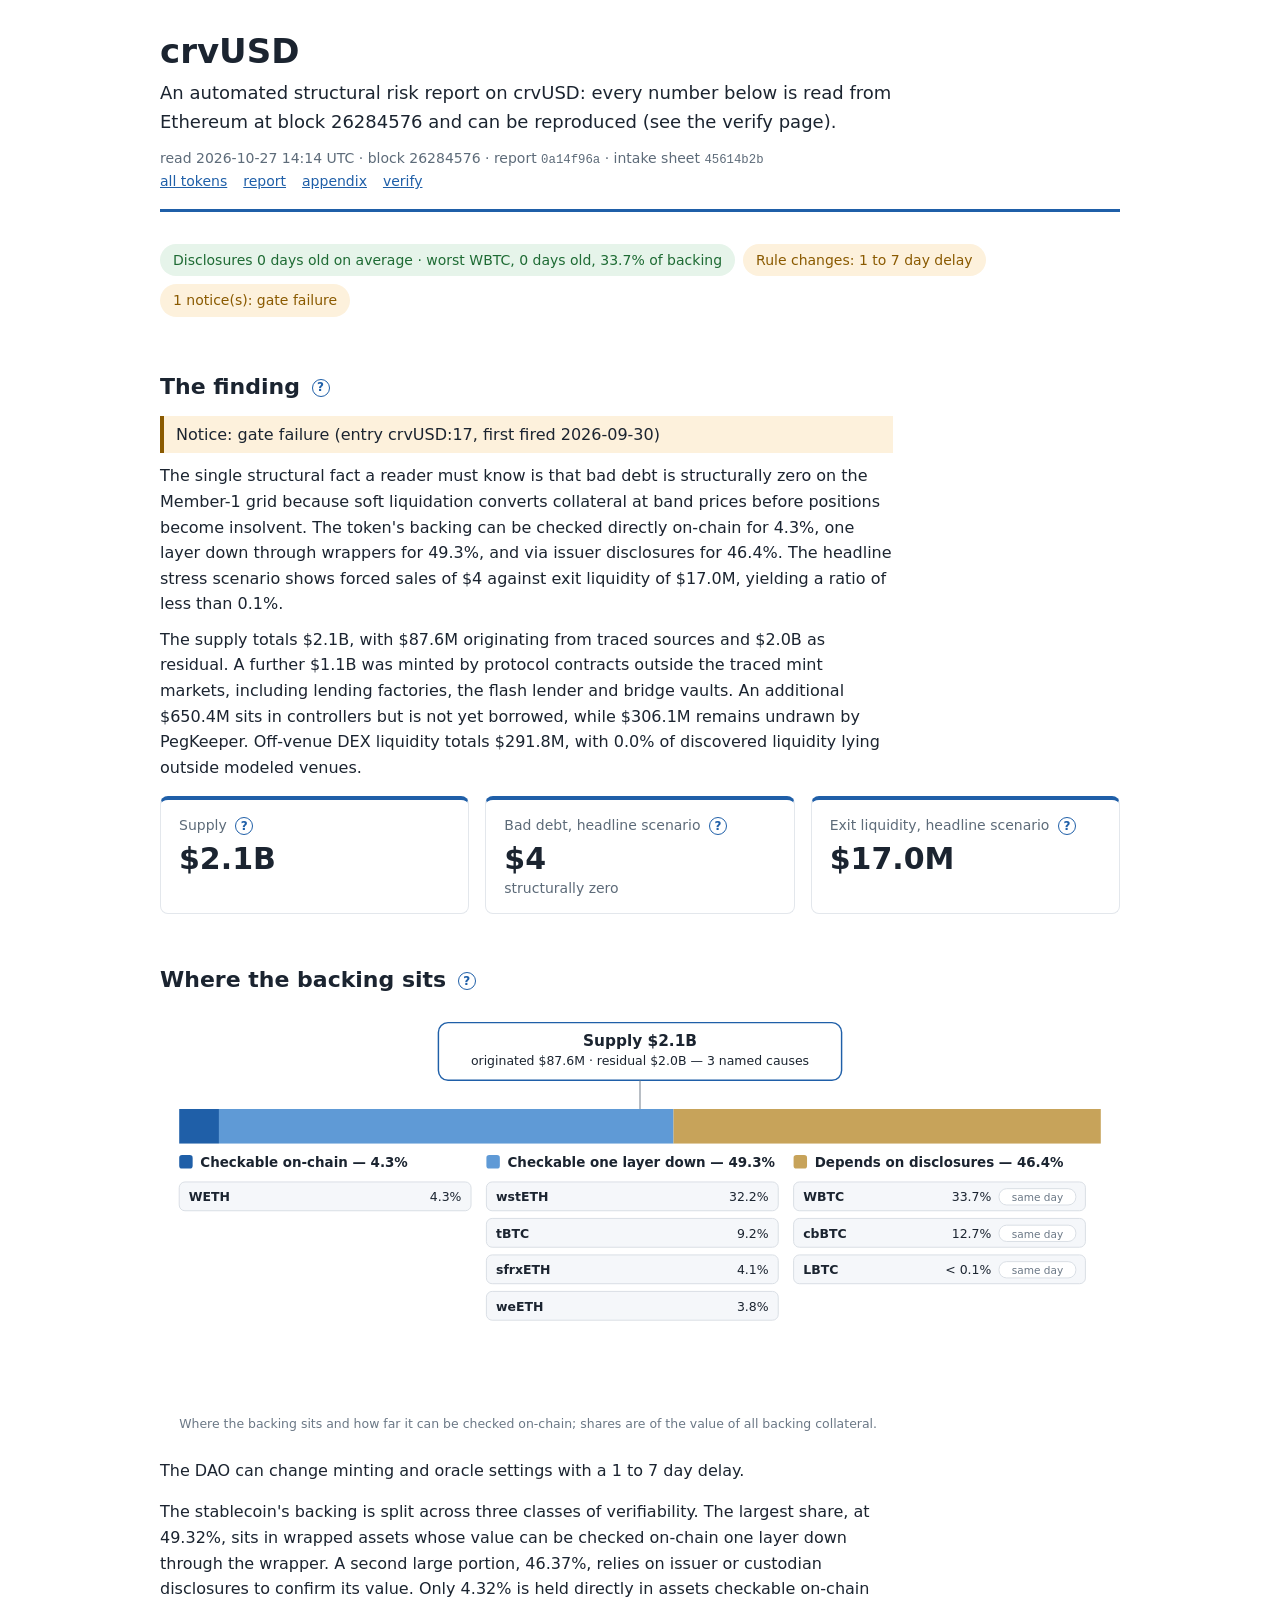
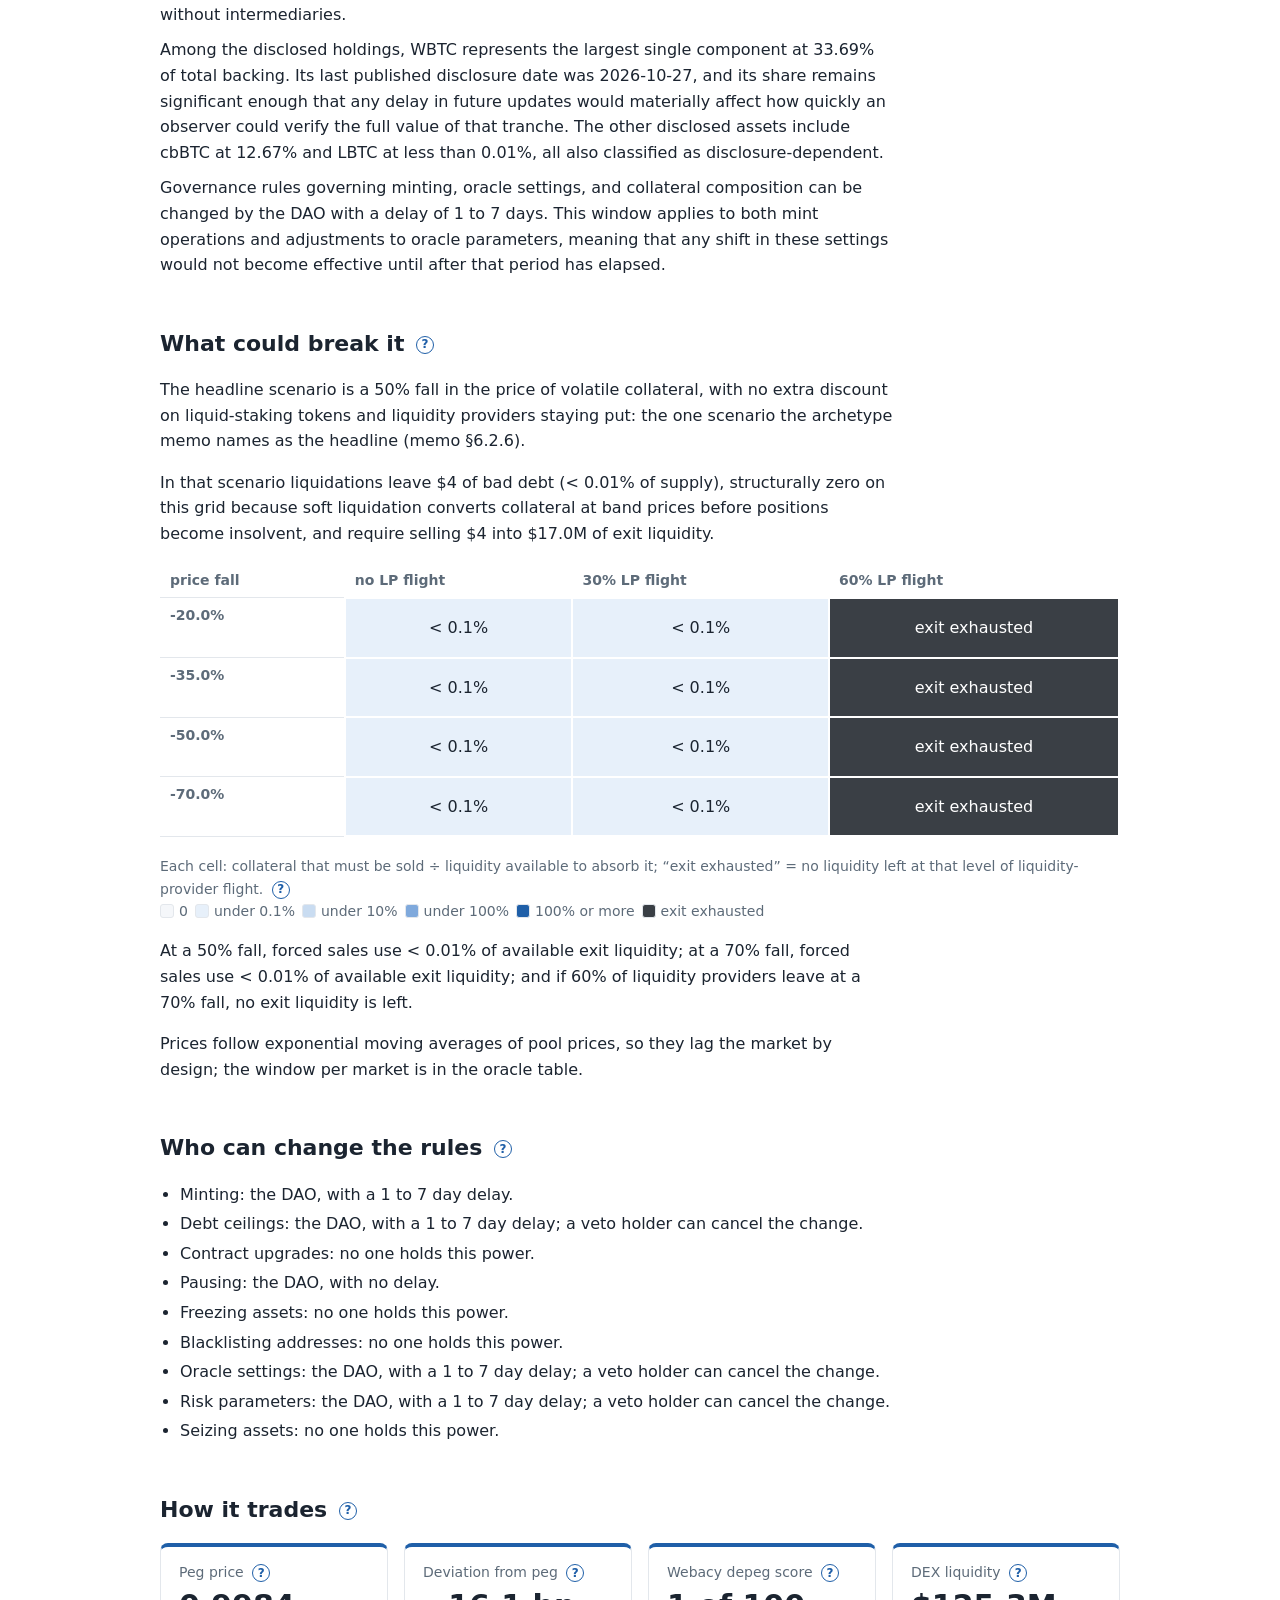
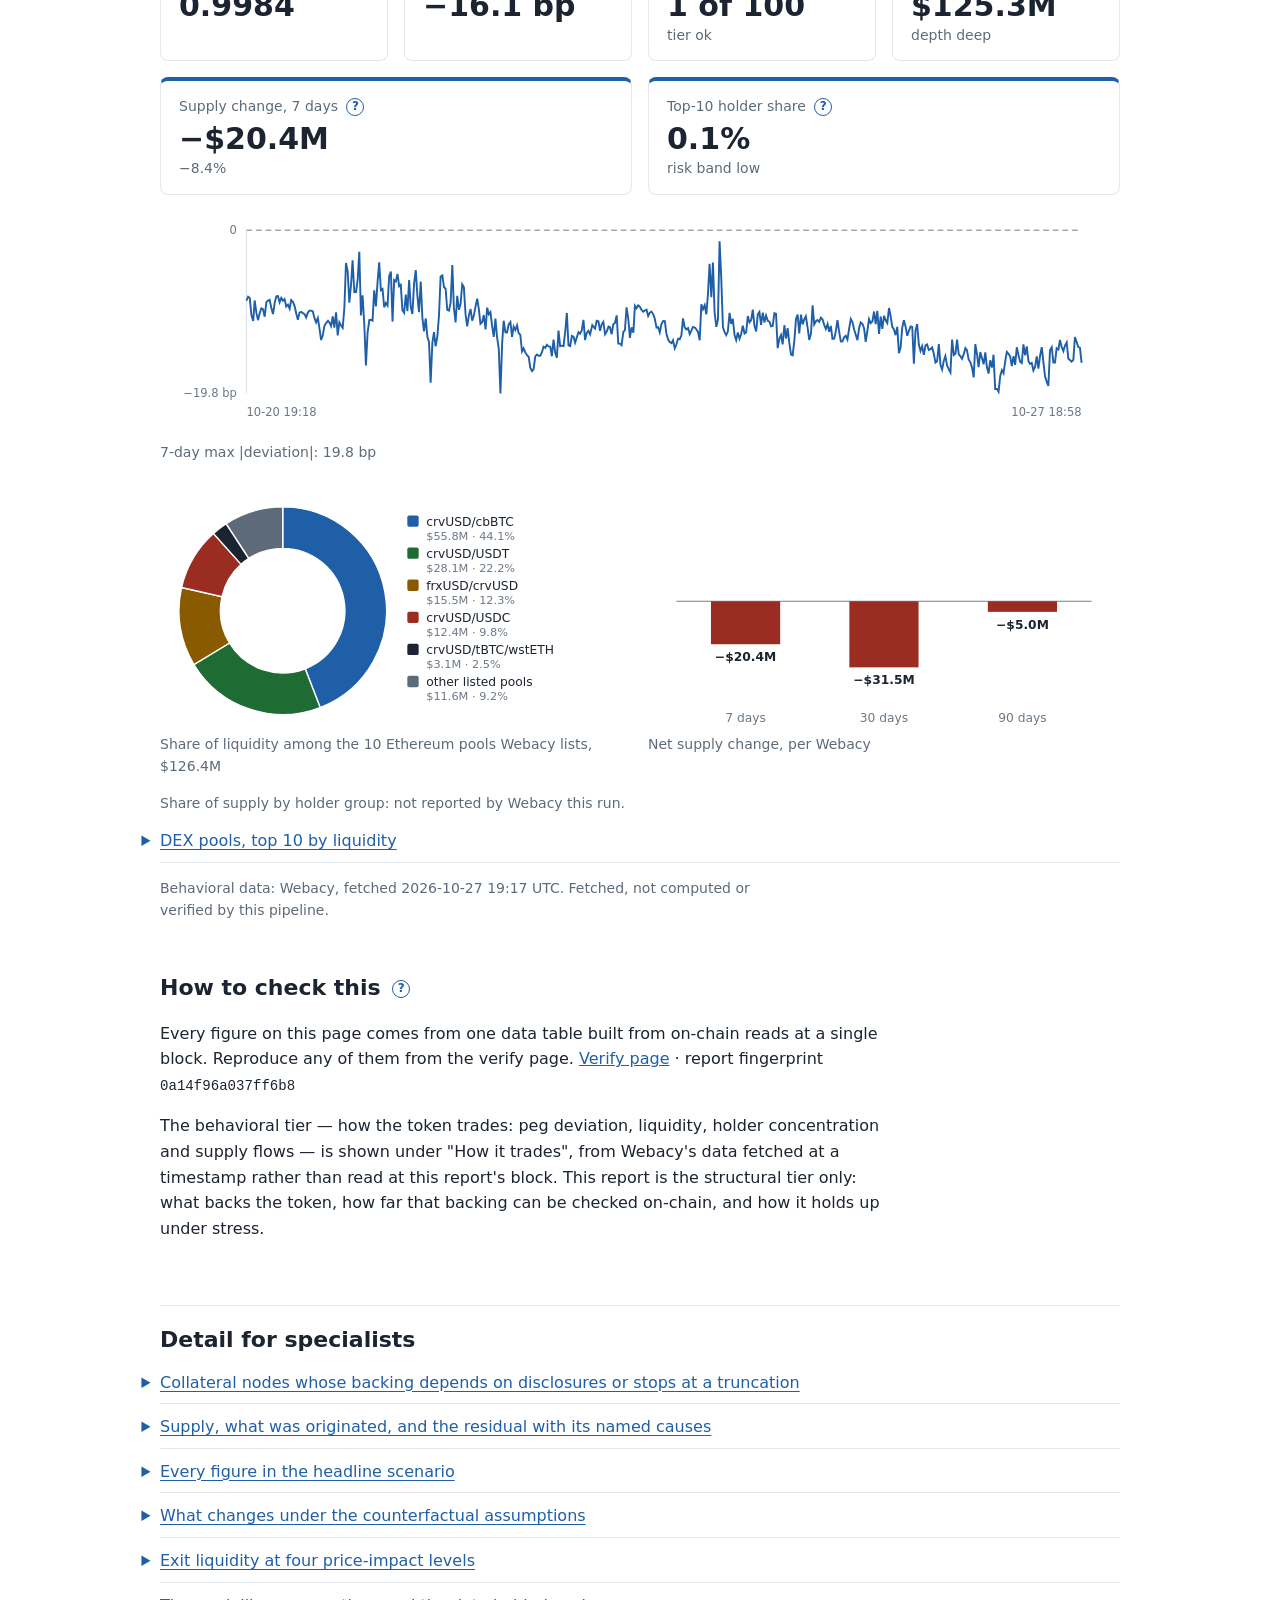
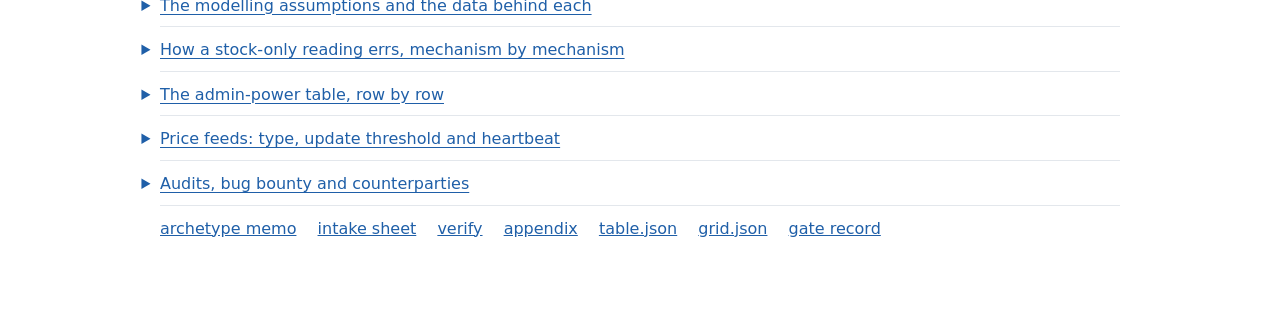
==== commit 1d5e20b5: "chain monthly 20261027T185445Z: LUSD published" ====
--- a/out/site/crvUSD/index.html
+++ b/out/site/crvUSD/index.html
@@ -78,17 +78,17 @@
 <section class="behavioral" id="behavioral">
 <h2>How it trades <span class="tip" tabindex="0" role="button" aria-label="Webacy&#x27;s view of how this token trades, fetched at the time shown under the chart; not read at this report&#x27;s block and not verified by this pipeline.">?<span class="tip-text" role="tooltip">Webacy&#x27;s view of how this token trades, fetched at the time shown under the chart; not read at this report&#x27;s block and not verified by this pipeline.</span></span></h2>
 <div class="cards">
-  <div class="card"><div class="card-label">Peg price <span class="tip" tabindex="0" role="button" aria-label="Webacy&#x27;s latest price for the token, against its $1 peg.">?<span class="tip-text" role="tooltip">Webacy&#x27;s latest price for the token, against its $1 peg.</span></span></div><div class="card-value">0.9986</div></div>
-  <div class="card"><div class="card-label">Deviation from peg <span class="tip" tabindex="0" role="button" aria-label="How far that price sits from the peg, in basis points (100 bp = 1%).">?<span class="tip-text" role="tooltip">How far that price sits from the peg, in basis points (100 bp = 1%).</span></span></div><div class="card-value">−14.2 bp</div></div>
-  <div class="card"><div class="card-label">Webacy depeg score <span class="tip" tabindex="0" role="button" aria-label="Webacy&#x27;s 0–100 depeg risk score; higher is riskier. Its tiers: ok 0–24, watch 25–49, warning 50–69, critical 70–100.">?<span class="tip-text" role="tooltip">Webacy&#x27;s 0–100 depeg risk score; higher is riskier. Its tiers: ok 0–24, watch 25–49, warning 50–69, critical 70–100.</span></span></div><div class="card-value">3 of 100</div><div class="card-note">tier ok</div></div>
-  <div class="card"><div class="card-label">DEX liquidity <span class="tip" tabindex="0" role="button" aria-label="Liquidity Webacy counts for the token across decentralised-exchange pools, with its depth tier.">?<span class="tip-text" role="tooltip">Liquidity Webacy counts for the token across decentralised-exchange pools, with its depth tier.</span></span></div><div class="card-value">$125.4M</div><div class="card-note">depth deep</div></div>
+  <div class="card"><div class="card-label">Peg price <span class="tip" tabindex="0" role="button" aria-label="Webacy&#x27;s latest price for the token, against its $1 peg.">?<span class="tip-text" role="tooltip">Webacy&#x27;s latest price for the token, against its $1 peg.</span></span></div><div class="card-value">0.9984</div></div>
+  <div class="card"><div class="card-label">Deviation from peg <span class="tip" tabindex="0" role="button" aria-label="How far that price sits from the peg, in basis points (100 bp = 1%).">?<span class="tip-text" role="tooltip">How far that price sits from the peg, in basis points (100 bp = 1%).</span></span></div><div class="card-value">−16.1 bp</div></div>
+  <div class="card"><div class="card-label">Webacy depeg score <span class="tip" tabindex="0" role="button" aria-label="Webacy&#x27;s 0–100 depeg risk score; higher is riskier. Its tiers: ok 0–24, watch 25–49, warning 50–69, critical 70–100.">?<span class="tip-text" role="tooltip">Webacy&#x27;s 0–100 depeg risk score; higher is riskier. Its tiers: ok 0–24, watch 25–49, warning 50–69, critical 70–100.</span></span></div><div class="card-value">1 of 100</div><div class="card-note">tier ok</div></div>
+  <div class="card"><div class="card-label">DEX liquidity <span class="tip" tabindex="0" role="button" aria-label="Liquidity Webacy counts for the token across decentralised-exchange pools, with its depth tier.">?<span class="tip-text" role="tooltip">Liquidity Webacy counts for the token across decentralised-exchange pools, with its depth tier.</span></span></div><div class="card-value">$125.3M</div><div class="card-note">depth deep</div></div>
   <div class="card"><div class="card-label">Supply change, 7 days <span class="tip" tabindex="0" role="button" aria-label="Net tokens minted less burned over seven days, per Webacy; the % is of Webacy&#x27;s circulating supply 7 days earlier ($242.5M).">?<span class="tip-text" role="tooltip">Net tokens minted less burned over seven days, per Webacy; the % is of Webacy&#x27;s circulating supply 7 days earlier ($242.5M).</span></span></div><div class="card-value">−$20.4M</div><div class="card-note">−8.4%</div></div>
   <div class="card"><div class="card-label">Top-10 holder share <span class="tip" tabindex="0" role="button" aria-label="Share of supply held by the ten largest organic holders, with exchanges, bridges, pools and protocol contracts excluded, with Webacy&#x27;s risk band.">?<span class="tip-text" role="tooltip">Share of supply held by the ten largest organic holders, with exchanges, bridges, pools and protocol contracts excluded, with Webacy&#x27;s risk band.</span></span></div><div class="card-value">0.1%</div><div class="card-note">risk band low</div></div>
 </div>
-<figure class="wide"><svg xmlns="http://www.w3.org/2000/svg" viewBox="0 0 1000 240" width="100%" role="img" aria-label="Peg deviation over seven days, in basis points" font-family="system-ui, -apple-system, Segoe UI, Roboto, sans-serif"><title>Peg deviation over seven days, in basis points</title><text x="80" y="24" font-size="12" text-anchor="end" fill="#6b7886" font-weight="normal">0</text><text x="80" y="194" font-size="12" text-anchor="end" fill="#6b7886" font-weight="normal">−19.8 bp</text><line x1="90" y1="20" x2="960" y2="20" stroke="#6b7886" stroke-dasharray="6 4"/><line x1="90" y1="20" x2="90" y2="190" stroke="#d9dee4"/><polyline points="90,100.5 91.8,93.4 93.5,89.4 95.2,90.6 96.9,108.3 98.8,114.6 100.4,93.2 102.1,106.2 103.9,113.7 105.6,106.8 107.3,101.5 109.1,102.3 110.8,110.1 112.5,94.9 114.2,93.3 116,92.5 117.7,100.7 119.4,107.4 121.1,95.9 122.9,88.9 124.6,88.7 126.3,95.1 128,90.6 129.8,93.5 131.5,91.8 133.2,99.5 135,97.6 136.7,101.8 138.4,92.7 140.2,94.7 141.9,98.8 143.6,106.8 145.4,113.4 147,105.9 148.8,105.1 152.2,107.4 154,110.9 155.7,105.8 157.4,103.8 159.2,103.8 160.9,104.7 162.7,111.7 164.4,116 166.1,111.5 167.8,122.2 169.6,134.4 171.3,129.8 173,119.8 174.7,116.7 176.7,114.4 178.4,116.3 179.9,119.8 181.6,109.9 183.4,121.4 185.1,105.6 186.8,129.5 188.6,116 190.3,119.3 192.1,121.7 193.8,100 195.5,54.2 197.3,63.1 199,95.6 200.7,76.6 202.4,51.4 204.1,84.6 205.9,84.4 207.6,71.4 209.4,42.5 211.1,108.9 212.8,87.8 214.5,118.3 216.3,160.9 218,127 219.7,113.7 221.4,113.3 223.2,114.3 224.9,82.6 226.6,99.4 228.4,74.3 230.1,53.5 231.8,82.4 233.5,81.2 235.3,100.3 237,95.9 238.7,98.6 240.4,67.8 242.2,63 243.9,115.2 245.6,71.9 247.4,73.4 249.1,65.6 250.8,78.4 252.6,76.9 254.3,103.2 256,106 257.8,87.1 259.5,104.3 261.2,71.9 263,100.2 264.7,107.3 266.4,75 268.1,61.5 269.8,88.1 271.6,105.3 273.3,73.4 275,111.3 276.8,125.4 278.5,111.9 280.2,131 282,136.3 283.7,179 285.4,137.4 287.1,126.1 288.9,140.9 290.6,130.8 292.3,109 294.1,68.2 295.8,67 297.5,79.2 299.2,81 301,103.1 302.7,103.9 304.5,95.4 306.2,56.2 307.9,100.4 309.6,116 311.4,88.3 313.1,103 314.8,96.6 316.6,76.3 318.3,79.1 320,107.7 321.8,120.1 323.6,108.5 325.2,102.1 327,114.3 328.7,108.9 330.4,99.3 332.1,91.3 333.8,102 335.6,117.5 337.3,115.7 339.1,108.4 340.8,123.4 342.5,100.7 344.2,107.6 346,105.3 347.7,120.3 349.4,131.2 351.2,112.1 352.9,131.3 354.6,143.8 356.3,190 358.1,137.9 359.8,114.3 361.5,126.4 363.2,126.5 365,118.1 366.7,115.6 368.4,131.2 370.2,120.5 371.9,124.1 373.6,119.2 375.3,127.3 377.1,128.9 378.8,146.4 380.6,143.1 382.3,147.3 384,150.2 385.7,151.8 387.5,163.2 389.2,166.7 390.9,164.6 392.7,151.4 394.4,149.5 396.1,150.7 397.8,150.7 399.6,147.3 401.3,141.4 403,142.5 404.7,139.3 406.5,141 408.2,141.3 409.9,151.3 411.7,133.9 413.4,147.7 415.1,152.9 416.9,124.5 418.6,140.8 420.4,140.3 422.1,140.8 423.8,125.8 425.5,106.3 427.2,140 429,140.8 430.7,130.1 432.4,131 434.2,137.2 435.9,131.8 437.6,126.3 439.4,127.8 441.1,124.5 442.8,113.4 444.5,134.5 446.3,127.1 448,124.9 449.7,128.5 452,118.9 454.9,122.4 456.6,114.3 458.4,114.9 460.1,124.8 461.8,118.1 463.6,115.5 465.3,128.4 467.3,125 468.9,120.3 470.5,121 472.2,128.3 473.9,118.1 475.6,116.7 477.4,108.7 479.1,138.1 480.8,138.2 482.6,139.8 484.3,126.3 486,124 487.8,100.3 489.5,112.3 491.2,132.1 493,121.2 494.8,126.9 496.4,98.8 498.2,101.2 499.9,98.2 501.6,99.8 503.4,103.1 505.1,105 506.8,103.6 508.5,102.7 510.3,109.4 512,105.8 513.7,104.7 515.4,107.4 517.2,112.3 518.9,121.5 520.6,121 522.4,126.4 524.1,117.6 525.9,114.6 527.6,114.7 529.3,127.8 531.1,134.1 532.7,136.4 534.5,137.6 536.2,134.6 537.9,143.1 539.7,139.1 541.4,133.1 543.1,133.4 544.8,129.8 546.6,111.9 548.3,121.3 550.1,123.3 551.8,122 553.5,128.3 555.2,124.7 557,120.7 559.2,121.6 562.2,125.9 563.9,134.7 565.7,97.3 567.3,102.4 569.1,98 570.8,107.7 572.5,86.5 574.3,54.9 576,89.7 577.7,53.8 579.4,105.5 581.2,120.7 582.9,113.2 584.6,31.6 586.4,68.7 588.1,121.2 589.8,126.2 591.6,129.3 593.3,125.6 595,106.2 596.7,117.6 598.5,112.4 600.2,129.2 601.9,134.4 603.6,126.6 605.4,133.1 607.1,128.1 608.8,119.5 610.6,127.6 612.3,126.3 614.1,109.4 615.8,116.1 617.5,113.8 619.2,102.8 620.9,119.3 622.7,125.5 624.4,107.7 626.1,105.1 627.9,118.5 629.6,106 631.3,116.1 633,108.9 634.8,114.4 636.6,115.3 638.2,120.1 640,119.7 641.7,106.5 643.4,107.1 645.1,142.8 646.9,133.2 648.6,129.3 650.3,139 652.1,119 653.8,132.8 655.5,122 657.2,137.2 659,149.5 660.7,150.3 662.5,135.1 664.2,112.4 665.9,108 667.6,127.5 669.4,108 671.1,118.1 672.8,113 674.5,109.7 676.3,121.6 678,134.3 679.8,127.8 681.5,98.3 683.2,118.2 685,114.8 686.7,113.5 688.4,115.5 690.1,111.2 691.9,112.8 693.6,118.6 695.3,122.9 697.1,117.7 698.8,125.9 700.5,119.7 702.2,133.3 704,133 705.7,125.2 707.4,113.6 709.1,125.5 710.9,135.9 712.6,135.7 714.4,131.7 716.1,130 717.8,133.9 719.5,122.8 721.3,112.4 723,115.7 724.7,123.1 728.2,134.6 729.9,122.1 731.6,116.1 733.4,117.5 735.1,122.1 736.8,136.4 738.6,124.5 740.3,112.7 742,116.8 743.8,115.1 745.5,104.7 747.2,117.8 748.9,104 750.7,128 752.4,109.9 754.1,122.8 755.9,109.1 757.6,113.9 759.3,116.7 761.1,101.1 762.8,109.6 764.5,120.7 766.2,123.3 767.9,129.3 769.7,120.7 771.4,148.1 773.1,142.4 774.9,121.3 776.6,113.7 778.3,120.2 780.1,130 781.9,124.5 783.6,120.3 785.3,120.8 787,159 788.7,124.7 790.4,117.8 792.2,139.3 793.9,145.8 795.6,140.8 797.4,149.8 799.1,140 800.8,139 802.5,144.8 804.3,144 806,142.1 807.7,148.5 809.5,157.9 811.2,156.5 813,138.7 814.7,160.1 816.4,165.1 818.2,155.9 819.9,151.2 821.6,161 823.3,164.7 825.1,168.1 826.8,133.9 828.6,150 830.3,148.7 832,134.1 833.7,149.1 835.5,151.4 837.1,154 839,148.8 840.7,142.9 842.4,145 844.1,154.8 845.8,157.4 847.6,163.2 849.3,173.4 851,138.7 852.7,148.6 854.4,162.6 856.2,146.9 857.9,153.2 859.7,159.7 861.4,147.2 863.1,162.5 864.8,169.4 866.5,155.5 868.3,163.1 870,149.7 871.7,185.4 873.5,185.3 875.2,188.3 877,171.5 878.7,165.8 880.4,169 882.1,156.8 883.8,146.8 885.6,148.9 887.3,151.5 889,161.6 890.8,151.2 892.5,160.3 894.2,142 896,150.2 897.7,156.9 899.4,158.4 901.1,139 902.9,150.3 904.6,141 906.3,156.1 908,159.3 909.8,158.3 911.5,166.2 913.2,162.5 914.9,151.4 916.7,164.3 918.4,151.3 920.2,141.8 921.9,157.1 923.6,172.2 925.4,177.8 927.1,182.3 928.8,145 930.6,142 932.3,157.8 934,157.9 935.7,143 937.6,144.4 939.2,134.3 941,141.7 942.7,145.9 944.4,140.3 946.2,137 947.9,153.8 949.6,155.2 951.3,156.9 953.1,155.1 954.8,131.3 958.3,141.7 960,142.4" fill="none" stroke="#1f5fa8" stroke-width="2"/><text x="90" y="214" font-size="12" text-anchor="start" fill="#6b7886" font-weight="normal">10-20 18:58</text><text x="960" y="214" font-size="12" text-anchor="end" fill="#6b7886" font-weight="normal">10-27 18:38</text></svg><figcaption>7-day max |deviation|: 19.8 bp</figcaption></figure>
+<figure class="wide"><svg xmlns="http://www.w3.org/2000/svg" viewBox="0 0 1000 240" width="100%" role="img" aria-label="Peg deviation over seven days, in basis points" font-family="system-ui, -apple-system, Segoe UI, Roboto, sans-serif"><title>Peg deviation over seven days, in basis points</title><text x="80" y="24" font-size="12" text-anchor="end" fill="#6b7886" font-weight="normal">0</text><text x="80" y="194" font-size="12" text-anchor="end" fill="#6b7886" font-weight="normal">−19.8 bp</text><line x1="90" y1="20" x2="960" y2="20" stroke="#6b7886" stroke-dasharray="6 4"/><line x1="90" y1="20" x2="90" y2="190" stroke="#d9dee4"/><polyline points="90,93.4 91.8,89.4 93.5,90.6 95.2,108.3 97.1,114.6 98.6,93.2 100.4,106.2 102.1,113.7 103.8,106.8 105.5,101.5 107.3,102.3 109,110.1 110.8,94.9 112.5,93.3 114.2,92.5 115.9,100.7 117.7,107.4 119.4,95.9 121.1,88.9 122.9,88.7 124.6,95.1 126.3,90.6 128.1,93.5 129.7,91.8 131.5,99.5 133.3,97.6 135,101.8 136.7,92.7 138.5,94.7 140.1,98.8 141.9,106.8 143.6,113.4 145.3,105.9 147,105.1 150.5,107.4 152.2,110.9 154,105.8 155.7,103.8 157.4,103.8 159.2,104.7 160.9,111.7 162.6,116 164.4,111.5 166.1,122.2 167.8,134.4 169.5,129.8 171.2,119.8 173,116.7 175,114.4 176.6,116.3 178.2,119.8 179.9,109.9 181.6,121.4 183.4,105.6 185.1,129.5 186.8,116 188.6,119.3 190.3,121.7 192.1,100 193.7,54.2 195.5,63.1 197.2,95.6 199,76.6 200.6,51.4 202.4,84.6 204.2,84.4 205.9,71.4 207.6,42.5 209.3,108.9 211,87.8 212.8,118.3 214.5,160.9 216.2,127 218,113.7 219.7,113.3 221.4,114.3 223.1,82.6 224.9,99.4 226.6,74.3 228.3,53.5 230.1,82.4 231.8,81.2 233.5,100.3 235.2,95.9 237,98.6 238.7,67.8 240.5,63 242.2,115.2 243.9,71.9 245.6,73.4 247.4,65.6 249.1,78.4 250.8,76.9 252.5,103.2 254.3,106 256,87.1 257.7,104.3 259.5,71.9 261.2,100.2 262.9,107.3 264.7,75 266.4,61.5 268.1,88.1 269.8,105.3 271.6,73.4 273.3,111.3 275,125.4 276.8,111.9 278.5,131 280.2,136.3 281.9,179 283.7,137.4 285.4,126.1 287.1,140.9 288.9,130.8 290.6,109 292.3,68.2 294.1,67 295.8,79.2 297.5,81 299.2,103.1 301,103.9 302.7,95.4 304.5,56.2 306.1,100.4 307.9,116 309.6,88.3 311.4,103 313.1,96.6 314.8,76.3 316.5,79.1 318.3,107.7 320,120.1 321.8,108.5 323.5,102.1 325.2,114.3 326.9,108.9 328.7,99.3 330.4,91.3 332.1,102 333.8,117.5 335.6,115.7 337.3,108.4 339.1,123.4 340.8,100.7 342.5,107.6 344.2,105.3 346,120.3 347.7,131.2 349.4,112.1 351.1,131.3 352.9,143.8 354.6,190 356.4,137.9 358,114.3 359.8,126.4 361.5,126.5 363.2,118.1 365,115.6 366.7,131.2 368.4,120.5 370.2,124.1 371.9,119.2 373.6,127.3 375.3,128.9 377.1,146.4 378.8,143.1 380.5,147.3 382.3,150.2 384,151.8 385.7,163.2 387.5,166.7 389.2,164.6 390.9,151.4 392.7,149.5 394.4,150.7 396.1,150.7 397.8,147.3 399.5,141.4 401.3,142.5 403,139.3 404.7,141 406.5,141.3 408.2,151.3 409.9,133.9 411.7,147.7 413.4,152.9 415.1,124.5 416.8,140.8 418.6,140.3 420.3,140.8 422.1,125.8 423.8,106.3 425.5,140 427.3,140.8 429,130.1 430.7,131 432.4,137.2 434.1,131.8 435.9,126.3 437.6,127.8 439.3,124.5 441.1,113.4 442.8,134.5 444.5,127.1 446.3,124.9 448,128.5 450.3,118.9 453.2,122.4 454.9,114.3 456.7,114.9 458.4,124.8 460.1,118.1 461.8,115.5 463.6,128.4 465.6,125 467.2,120.3 468.7,121 470.5,128.3 472.2,118.1 473.9,116.7 475.7,108.7 477.4,138.1 479.1,138.2 480.8,139.8 482.6,126.3 484.3,124 486,100.3 487.8,112.3 489.5,132.1 491.2,121.2 493.1,126.9 494.7,98.8 496.4,101.2 498.1,98.2 499.9,99.8 501.6,103.1 503.4,105 505.1,103.6 506.8,102.7 508.5,109.4 510.3,105.8 512,104.7 513.7,107.4 515.4,112.3 517.2,121.5 518.9,121 520.6,126.4 522.4,117.6 524.2,114.6 525.9,114.7 527.5,127.8 529.4,134.1 531,136.4 532.8,137.6 534.4,134.6 536.2,143.1 537.9,139.1 539.6,133.1 541.4,133.4 543.1,129.8 544.8,111.9 546.6,121.3 548.4,123.3 550.1,122 551.8,128.3 553.5,124.7 555.2,120.7 557.5,121.6 560.4,125.9 562.2,134.7 563.9,97.3 565.6,102.4 567.4,98 569.1,107.7 570.8,86.5 572.5,54.9 574.3,89.7 576,53.8 577.7,105.5 579.5,120.7 581.2,113.2 582.9,31.6 584.6,68.7 586.4,121.2 588.1,126.2 589.8,129.3 591.5,125.6 593.3,106.2 595,117.6 596.7,112.4 598.5,129.2 600.2,134.4 601.9,126.6 603.7,133.1 605.4,128.1 607.1,119.5 608.9,127.6 610.6,126.3 612.3,109.4 614.1,116.1 615.8,113.8 617.5,102.8 619.2,119.3 621,125.5 622.7,107.7 624.4,105.1 626.1,118.5 627.9,106 629.6,116.1 631.3,108.9 633.1,114.4 634.9,115.3 636.5,120.1 638.2,119.7 640,106.5 641.7,107.1 643.4,142.8 645.2,133.2 646.9,129.3 648.6,139 650.4,119 652.1,132.8 653.8,122 655.5,137.2 657.3,149.5 659,150.3 660.8,135.1 662.5,112.4 664.2,108 665.9,127.5 667.7,108 669.4,118.1 671.1,113 672.8,109.7 674.6,121.6 676.3,134.3 678.1,127.8 679.8,98.3 681.5,118.2 683.3,114.8 685,113.5 686.7,115.5 688.4,111.2 690.1,112.8 691.9,118.6 693.6,122.9 695.4,117.7 697.1,125.9 698.8,119.7 700.5,133.3 702.3,133 704,125.2 705.7,113.6 707.4,125.5 709.2,135.9 710.9,135.7 712.6,131.7 714.4,130 716.1,133.9 717.8,122.8 719.6,112.4 721.3,115.7 723,123.1 726.5,134.6 728.2,122.1 729.9,116.1 731.7,117.5 733.4,122.1 735.1,136.4 736.9,124.5 738.6,112.7 740.3,116.8 742.1,115.1 743.8,104.7 745.5,117.8 747.2,104 749,128 750.7,109.9 752.4,122.8 754.2,109.1 755.9,113.9 757.6,116.7 759.4,101.1 761.1,109.6 762.8,120.7 764.5,123.3 766.2,129.3 768,120.7 769.7,148.1 771.4,142.4 773.2,121.3 774.9,113.7 776.6,120.2 778.4,130 780.2,124.5 781.9,120.3 783.6,120.8 785.3,159 787,124.7 788.7,117.8 790.5,139.3 792.2,145.8 793.9,140.8 795.7,149.8 797.4,140 799.1,139 800.8,144.8 802.6,144 804.3,142.1 806,148.5 807.8,157.9 809.5,156.5 811.3,138.7 813,160.1 814.7,165.1 816.5,155.9 818.1,151.2 819.9,161 821.6,164.7 823.4,168.1 825.1,133.9 826.9,150 828.6,148.7 830.3,134.1 832,149.1 833.8,151.4 835.4,154 837.3,148.8 839,142.9 840.6,145 842.4,154.8 844.1,157.4 845.9,163.2 847.6,173.4 849.3,138.7 851,148.6 852.7,162.6 854.5,146.9 856.2,153.2 858,159.7 859.7,147.2 861.4,162.5 863.1,169.4 864.8,155.5 866.6,163.1 868.3,149.7 870,185.4 871.8,185.3 873.5,188.3 875.3,171.5 877,165.8 878.7,169 880.4,156.8 882.1,146.8 883.9,148.9 885.6,151.5 887.3,161.6 889.1,151.2 890.8,160.3 892.5,142 894.3,150.2 896,156.9 897.7,158.4 899.4,139 901.2,150.3 902.9,141 904.6,156.1 906.3,159.3 908.1,158.3 909.8,166.2 911.5,162.5 913.3,151.4 915,164.3 916.7,151.3 918.5,141.8 920.2,157.1 921.9,172.2 923.7,177.8 925.4,182.3 927.1,145 928.9,142 930.6,157.8 932.3,157.9 934,143 935.9,144.4 937.5,134.3 939.3,141.7 941,145.9 942.7,140.3 944.5,137 946.2,153.8 947.9,155.2 949.6,156.9 951.4,155.1 953.1,131.3 956.6,141.7 958.3,142.4 960,158.3" fill="none" stroke="#1f5fa8" stroke-width="2"/><text x="90" y="214" font-size="12" text-anchor="start" fill="#6b7886" font-weight="normal">10-20 19:18</text><text x="960" y="214" font-size="12" text-anchor="end" fill="#6b7886" font-weight="normal">10-27 18:58</text></svg><figcaption>7-day max |deviation|: 19.8 bp</figcaption></figure>
 <div style="display:flex;flex-wrap:wrap;gap:16px;align-items:flex-start">
-<figure style="flex:1 1 420px;min-width:0;margin:0"><svg xmlns="http://www.w3.org/2000/svg" viewBox="0 0 500 260" width="100%" role="img" aria-label="Liquidity by Ethereum DEX pool" font-family="system-ui, -apple-system, Segoe UI, Roboto, sans-serif"><title>Liquidity by Ethereum DEX pool</title><path d="M130,20 A110,110 0 0 1 169.7,232.6 L153.8,191.5 A66,66 0 0 0 130,64 Z" fill="#1f5fa8" stroke="#ffffff" stroke-width="1.5"/><path d="M169.7,232.6 A110,110 0 0 1 35.8,186.9 L73.5,164.1 A66,66 0 0 0 153.8,191.5 Z" fill="#1e6b34" stroke="#ffffff" stroke-width="1.5"/><path d="M35.8,186.9 A110,110 0 0 1 22.8,105.2 L65.7,115.1 A66,66 0 0 0 73.5,164.1 Z" fill="#8a5a00" stroke="#ffffff" stroke-width="1.5"/><path d="M22.8,105.2 A110,110 0 0 1 56.6,48.1 L85.9,80.9 A66,66 0 0 0 65.7,115.1 Z" fill="#9b2c22" stroke="#ffffff" stroke-width="1.5"/><path d="M56.6,48.1 A110,110 0 0 1 70.1,37.7 L94.1,74.6 A66,66 0 0 0 85.9,80.9 Z" fill="#1b2430" stroke="#ffffff" stroke-width="1.5"/><path d="M70.1,37.7 A110,110 0 0 1 130,20 L130,64 A66,66 0 0 0 94.1,74.6 Z" fill="#5d6b79" stroke="#ffffff" stroke-width="1.5"/><rect x="262" y="29" width="12" height="12" fill="#1f5fa8" rx="2"/><text x="282" y="40" font-size="13" text-anchor="start" fill="#1b2430" font-weight="normal">crvUSD/cbBTC</text><text x="282" y="55" font-size="12" text-anchor="start" fill="#6b7886" font-weight="normal">$55.8M · 44.1%</text><rect x="262" y="63" width="12" height="12" fill="#1e6b34" rx="2"/><text x="282" y="74" font-size="13" text-anchor="start" fill="#1b2430" font-weight="normal">crvUSD/USDT</text><text x="282" y="89" font-size="12" text-anchor="start" fill="#6b7886" font-weight="normal">$28.1M · 22.2%</text><rect x="262" y="97" width="12" height="12" fill="#8a5a00" rx="2"/><text x="282" y="108" font-size="13" text-anchor="start" fill="#1b2430" font-weight="normal">frxUSD/crvUSD</text><text x="282" y="123" font-size="12" text-anchor="start" fill="#6b7886" font-weight="normal">$15.5M · 12.3%</text><rect x="262" y="131" width="12" height="12" fill="#9b2c22" rx="2"/><text x="282" y="142" font-size="13" text-anchor="start" fill="#1b2430" font-weight="normal">crvUSD/USDC</text><text x="282" y="157" font-size="12" text-anchor="start" fill="#6b7886" font-weight="normal">$12.3M · 9.7%</text><rect x="262" y="165" width="12" height="12" fill="#1b2430" rx="2"/><text x="282" y="176" font-size="13" text-anchor="start" fill="#1b2430" font-weight="normal">crvUSD/tBTC/wstETH</text><text x="282" y="191" font-size="12" text-anchor="start" fill="#6b7886" font-weight="normal">$3.1M · 2.5%</text><rect x="262" y="199" width="12" height="12" fill="#5d6b79" rx="2"/><text x="282" y="210" font-size="13" text-anchor="start" fill="#1b2430" font-weight="normal">other listed pools</text><text x="282" y="225" font-size="12" text-anchor="start" fill="#6b7886" font-weight="normal">$11.6M · 9.2%</text></svg><figcaption>Share of liquidity among the 10 Ethereum pools Webacy lists, $126.5M</figcaption></figure>
-<figure style="flex:1 1 420px;min-width:0;margin:0"><svg xmlns="http://www.w3.org/2000/svg" viewBox="0 0 500 260" width="100%" role="img" aria-label="Net supply change by window" font-family="system-ui, -apple-system, Segoe UI, Roboto, sans-serif"><title>Net supply change by window</title><line x1="30" y1="120" x2="470" y2="120" stroke="#6b7886"/><rect x="66.7" y="120" width="73.3" height="45.4" fill="#9b2c22"/><text x="103.3" y="183.4" font-size="13" text-anchor="middle" fill="#1b2430" font-weight="600">−$20.4M</text><text x="103.3" y="248" font-size="13" text-anchor="middle" fill="#6b7886" font-weight="normal">7 days</text><rect x="213.3" y="120" width="73.3" height="70" fill="#9b2c22"/><text x="250" y="208" font-size="13" text-anchor="middle" fill="#1b2430" font-weight="600">−$31.4M</text><text x="250" y="248" font-size="13" text-anchor="middle" fill="#6b7886" font-weight="normal">30 days</text><rect x="360" y="120" width="73.3" height="11.3" fill="#9b2c22"/><text x="396.7" y="149.3" font-size="13" text-anchor="middle" fill="#1b2430" font-weight="600">−$5.1M</text><text x="396.7" y="248" font-size="13" text-anchor="middle" fill="#6b7886" font-weight="normal">90 days</text></svg><figcaption>Net supply change, per Webacy</figcaption></figure>
+<figure style="flex:1 1 420px;min-width:0;margin:0"><svg xmlns="http://www.w3.org/2000/svg" viewBox="0 0 500 260" width="100%" role="img" aria-label="Liquidity by Ethereum DEX pool" font-family="system-ui, -apple-system, Segoe UI, Roboto, sans-serif"><title>Liquidity by Ethereum DEX pool</title><path d="M130,20 A110,110 0 0 1 169.7,232.6 L153.8,191.5 A66,66 0 0 0 130,64 Z" fill="#1f5fa8" stroke="#ffffff" stroke-width="1.5"/><path d="M169.7,232.6 A110,110 0 0 1 35.9,187 L73.6,164.2 A66,66 0 0 0 153.8,191.5 Z" fill="#1e6b34" stroke="#ffffff" stroke-width="1.5"/><path d="M35.9,187 A110,110 0 0 1 22.8,105.4 L65.7,115.2 A66,66 0 0 0 73.6,164.2 Z" fill="#8a5a00" stroke="#ffffff" stroke-width="1.5"/><path d="M22.8,105.4 A110,110 0 0 1 56.6,48.1 L85.9,80.9 A66,66 0 0 0 65.7,115.2 Z" fill="#9b2c22" stroke="#ffffff" stroke-width="1.5"/><path d="M56.6,48.1 A110,110 0 0 1 70.1,37.7 L94.1,74.6 A66,66 0 0 0 85.9,80.9 Z" fill="#1b2430" stroke="#ffffff" stroke-width="1.5"/><path d="M70.1,37.7 A110,110 0 0 1 130,20 L130,64 A66,66 0 0 0 94.1,74.6 Z" fill="#5d6b79" stroke="#ffffff" stroke-width="1.5"/><rect x="262" y="29" width="12" height="12" fill="#1f5fa8" rx="2"/><text x="282" y="40" font-size="13" text-anchor="start" fill="#1b2430" font-weight="normal">crvUSD/cbBTC</text><text x="282" y="55" font-size="12" text-anchor="start" fill="#6b7886" font-weight="normal">$55.8M · 44.1%</text><rect x="262" y="63" width="12" height="12" fill="#1e6b34" rx="2"/><text x="282" y="74" font-size="13" text-anchor="start" fill="#1b2430" font-weight="normal">crvUSD/USDT</text><text x="282" y="89" font-size="12" text-anchor="start" fill="#6b7886" font-weight="normal">$28.1M · 22.2%</text><rect x="262" y="97" width="12" height="12" fill="#8a5a00" rx="2"/><text x="282" y="108" font-size="13" text-anchor="start" fill="#1b2430" font-weight="normal">frxUSD/crvUSD</text><text x="282" y="123" font-size="12" text-anchor="start" fill="#6b7886" font-weight="normal">$15.5M · 12.3%</text><rect x="262" y="131" width="12" height="12" fill="#9b2c22" rx="2"/><text x="282" y="142" font-size="13" text-anchor="start" fill="#1b2430" font-weight="normal">crvUSD/USDC</text><text x="282" y="157" font-size="12" text-anchor="start" fill="#6b7886" font-weight="normal">$12.4M · 9.8%</text><rect x="262" y="165" width="12" height="12" fill="#1b2430" rx="2"/><text x="282" y="176" font-size="13" text-anchor="start" fill="#1b2430" font-weight="normal">crvUSD/tBTC/wstETH</text><text x="282" y="191" font-size="12" text-anchor="start" fill="#6b7886" font-weight="normal">$3.1M · 2.5%</text><rect x="262" y="199" width="12" height="12" fill="#5d6b79" rx="2"/><text x="282" y="210" font-size="13" text-anchor="start" fill="#1b2430" font-weight="normal">other listed pools</text><text x="282" y="225" font-size="12" text-anchor="start" fill="#6b7886" font-weight="normal">$11.6M · 9.2%</text></svg><figcaption>Share of liquidity among the 10 Ethereum pools Webacy lists, $126.4M</figcaption></figure>
+<figure style="flex:1 1 420px;min-width:0;margin:0"><svg xmlns="http://www.w3.org/2000/svg" viewBox="0 0 500 260" width="100%" role="img" aria-label="Net supply change by window" font-family="system-ui, -apple-system, Segoe UI, Roboto, sans-serif"><title>Net supply change by window</title><line x1="30" y1="120" x2="470" y2="120" stroke="#6b7886"/><rect x="66.7" y="120" width="73.3" height="45.5" fill="#9b2c22"/><text x="103.3" y="183.5" font-size="13" text-anchor="middle" fill="#1b2430" font-weight="600">−$20.4M</text><text x="103.3" y="248" font-size="13" text-anchor="middle" fill="#6b7886" font-weight="normal">7 days</text><rect x="213.3" y="120" width="73.3" height="70" fill="#9b2c22"/><text x="250" y="208" font-size="13" text-anchor="middle" fill="#1b2430" font-weight="600">−$31.5M</text><text x="250" y="248" font-size="13" text-anchor="middle" fill="#6b7886" font-weight="normal">30 days</text><rect x="360" y="120" width="73.3" height="11.2" fill="#9b2c22"/><text x="396.7" y="149.2" font-size="13" text-anchor="middle" fill="#1b2430" font-weight="600">−$5.0M</text><text x="396.7" y="248" font-size="13" text-anchor="middle" fill="#6b7886" font-weight="normal">90 days</text></svg><figcaption>Net supply change, per Webacy</figcaption></figure>
 </div>
 <p class="meta holder-unreported">Share of supply by holder group: not reported by Webacy this run.</p>
 <details class="markets"><summary>DEX pools, top 10 by liquidity</summary>
@@ -96,15 +96,15 @@
 <tr><td class="num">1</td><td>Curve</td><td>crvUSD/cbBTC</td><td class="num">$55.8M</td><td class="num">$311.0k</td><td><code title="0x862cb4e988fb66e72f128d1183829f8c05b6c6a0">0x862c…c6a0</code></td></tr>
 <tr><td class="num">2</td><td>Curve</td><td>crvUSD/USDT</td><td class="num">$28.1M</td><td class="num">$3.6M</td><td><code title="0x390f3595bca2df7d23783dfd126427cceb997bf4">0x390f…7bf4</code></td></tr>
 <tr><td class="num">3</td><td>Curve</td><td>frxUSD/crvUSD</td><td class="num">$15.5M</td><td class="num">$273.9k</td><td><code title="0x13e12bb0e6a2f1a3d6901a59a9d585e89a6243e1">0x13e1…43e1</code></td></tr>
-<tr><td class="num">4</td><td>Curve</td><td>crvUSD/USDC</td><td class="num">$12.3M</td><td class="num">$1.5M</td><td><code title="0x4dece678ceceb27446b35c672dc7d61f30bad69e">0x4dec…d69e</code></td></tr>
+<tr><td class="num">4</td><td>Curve</td><td>crvUSD/USDC</td><td class="num">$12.4M</td><td class="num">$1.5M</td><td><code title="0x4dece678ceceb27446b35c672dc7d61f30bad69e">0x4dec…d69e</code></td></tr>
 <tr><td class="num">5</td><td>Curve</td><td>crvUSD/tBTC/wstETH</td><td class="num">$3.1M</td><td class="num">$462.9k</td><td><code title="0x2889302a794da87fbf1d6db415c1492194663d13">0x2889…3d13</code></td></tr>
-<tr><td class="num">6</td><td>Curve</td><td>wstETH/crvUSD</td><td class="num">$3.1M</td><td class="num">$345.3k</td><td><code title="0x2889302a794da87fbf1d6db415c1492194663d13-0xf939e0a03fb07f59a73314e73794be0e57ac1b4e-0x7f39c581f595b53c5cb19bd0b3f8da6c935e2ca0">0x2889…2ca0</code></td></tr>
-<tr><td class="num">7</td><td>Curve</td><td>tBTC/crvUSD</td><td class="num">$3.1M</td><td class="num">$65.2k</td><td><code title="0x2889302a794da87fbf1d6db415c1492194663d13-0xf939e0a03fb07f59a73314e73794be0e57ac1b4e-0x18084fba666a33d37592fa2633fd49a74dd93a88">0x2889…3a88</code></td></tr>
-<tr><td class="num">8</td><td>Curve</td><td>crvUSD/WETH</td><td class="num">$1.8M</td><td class="num">$164.6k</td><td><code title="0x4ebdf703948ddcea3b11f675b4d1fba9d2414a14-0xf939e0a03fb07f59a73314e73794be0e57ac1b4e-0xc02aaa39b223fe8d0a0e5c4f27ead9083c756cc2">0x4ebd…6cc2</code></td></tr>
-<tr><td class="num">9</td><td>Curve</td><td>CRV/crvUSD</td><td class="num">$1.8M</td><td class="num">$405.9k</td><td><code title="0x4ebdf703948ddcea3b11f675b4d1fba9d2414a14-0xf939e0a03fb07f59a73314e73794be0e57ac1b4e-0xd533a949740bb3306d119cc777fa900ba034cd52">0x4ebd…cd52</code></td></tr>
-<tr><td class="num">10</td><td>Curve</td><td>crvUSD/WETH/CRV</td><td class="num">$1.8M</td><td class="num">$447.8k</td><td><code title="0x4ebdf703948ddcea3b11f675b4d1fba9d2414a14">0x4ebd…4a14</code></td></tr>
+<tr><td class="num">6</td><td>Curve</td><td>wstETH/crvUSD</td><td class="num">$3.1M</td><td class="num">$337.9k</td><td><code title="0x2889302a794da87fbf1d6db415c1492194663d13-0xf939e0a03fb07f59a73314e73794be0e57ac1b4e-0x7f39c581f595b53c5cb19bd0b3f8da6c935e2ca0">0x2889…2ca0</code></td></tr>
+<tr><td class="num">7</td><td>Curve</td><td>tBTC/crvUSD</td><td class="num">$3.1M</td><td class="num">$64.6k</td><td><code title="0x2889302a794da87fbf1d6db415c1492194663d13-0xf939e0a03fb07f59a73314e73794be0e57ac1b4e-0x18084fba666a33d37592fa2633fd49a74dd93a88">0x2889…3a88</code></td></tr>
+<tr><td class="num">8</td><td>Curve</td><td>CRV/crvUSD</td><td class="num">$1.8M</td><td class="num">$410.9k</td><td><code title="0x4ebdf703948ddcea3b11f675b4d1fba9d2414a14-0xf939e0a03fb07f59a73314e73794be0e57ac1b4e-0xd533a949740bb3306d119cc777fa900ba034cd52">0x4ebd…cd52</code></td></tr>
+<tr><td class="num">9</td><td>Curve</td><td>crvUSD/WETH</td><td class="num">$1.8M</td><td class="num">$165.3k</td><td><code title="0x4ebdf703948ddcea3b11f675b4d1fba9d2414a14-0xf939e0a03fb07f59a73314e73794be0e57ac1b4e-0xc02aaa39b223fe8d0a0e5c4f27ead9083c756cc2">0x4ebd…6cc2</code></td></tr>
+<tr><td class="num">10</td><td>Curve</td><td>crvUSD/WETH/CRV</td><td class="num">$1.8M</td><td class="num">$447.3k</td><td><code title="0x4ebdf703948ddcea3b11f675b4d1fba9d2414a14">0x4ebd…4a14</code></td></tr>
 </table></details>
-<p class="meta attribution">Behavioral data: Webacy, fetched 2026-10-27 18:48 UTC. Fetched, not computed or verified by this pipeline.</p>
+<p class="meta attribution">Behavioral data: Webacy, fetched 2026-10-27 19:17 UTC. Fetched, not computed or verified by this pipeline.</p>
 </section>
 <!-- behavioral:end -->
 <section id="check">
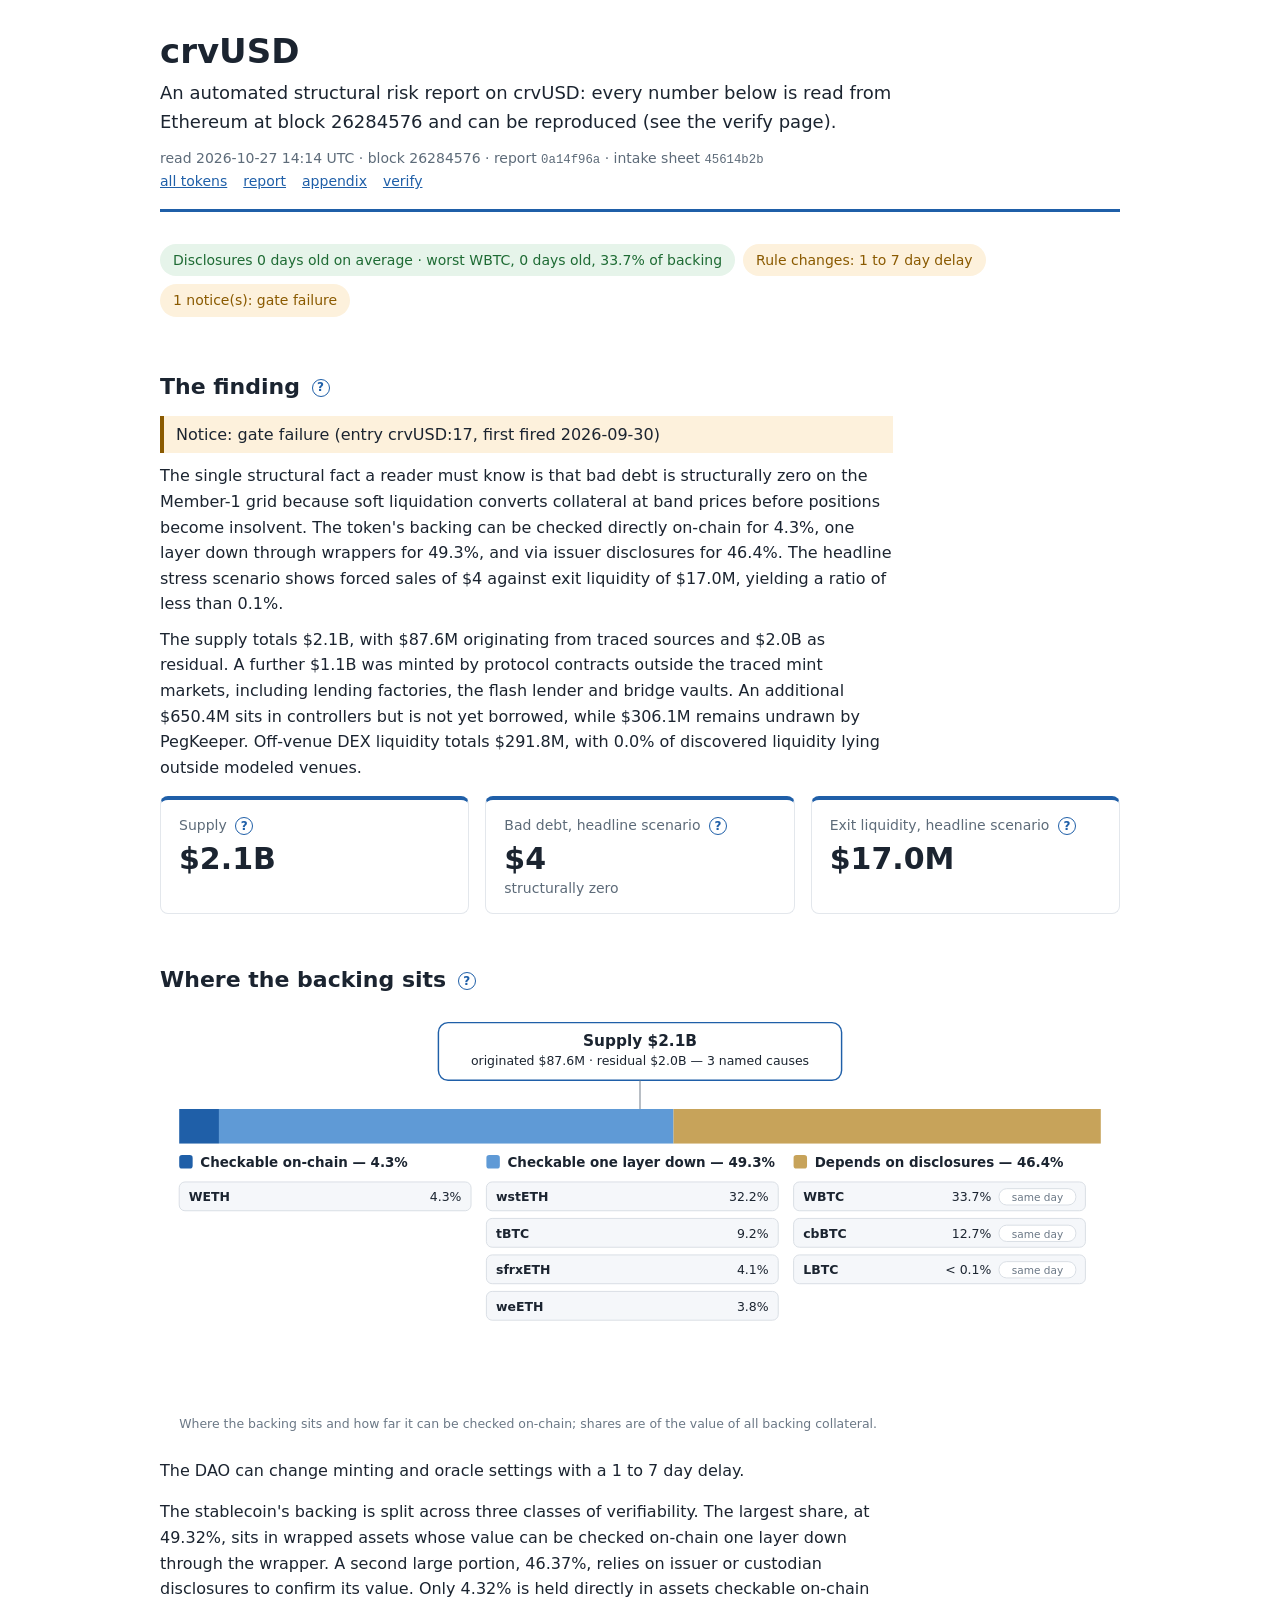
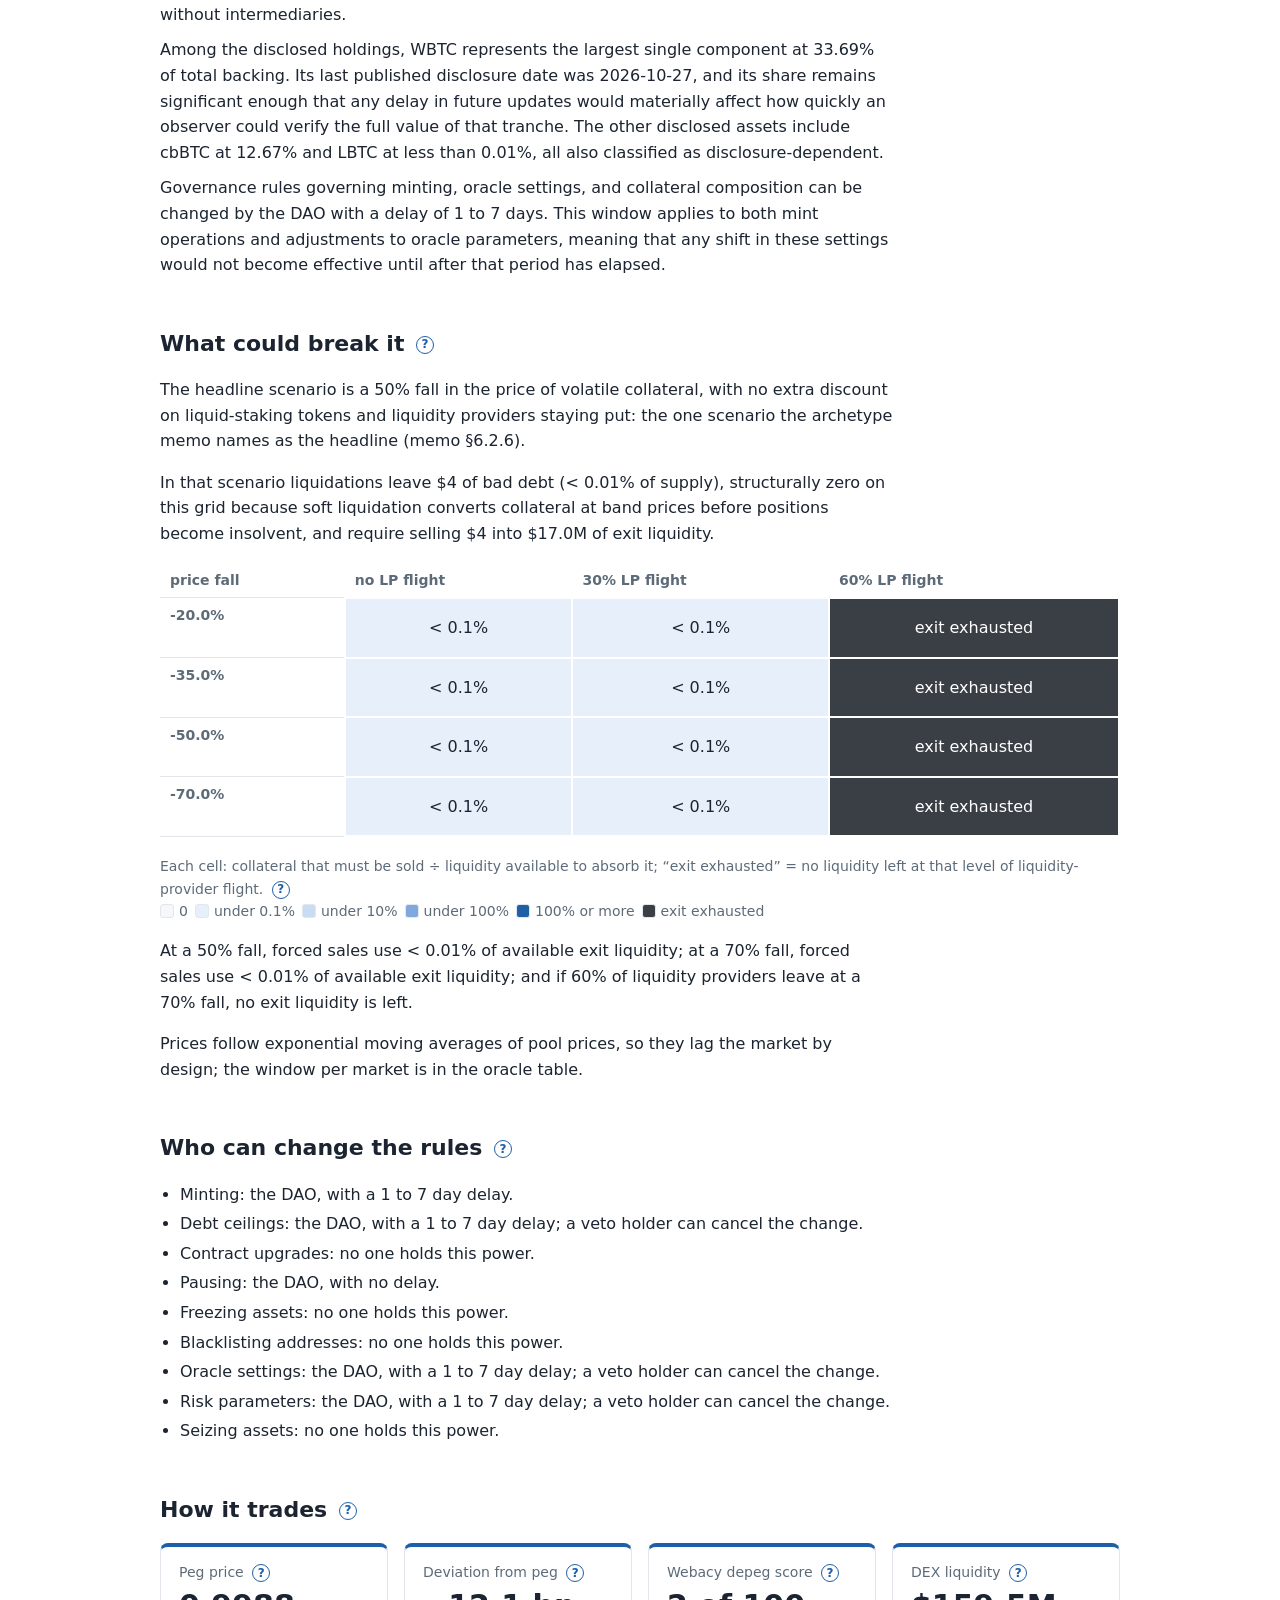
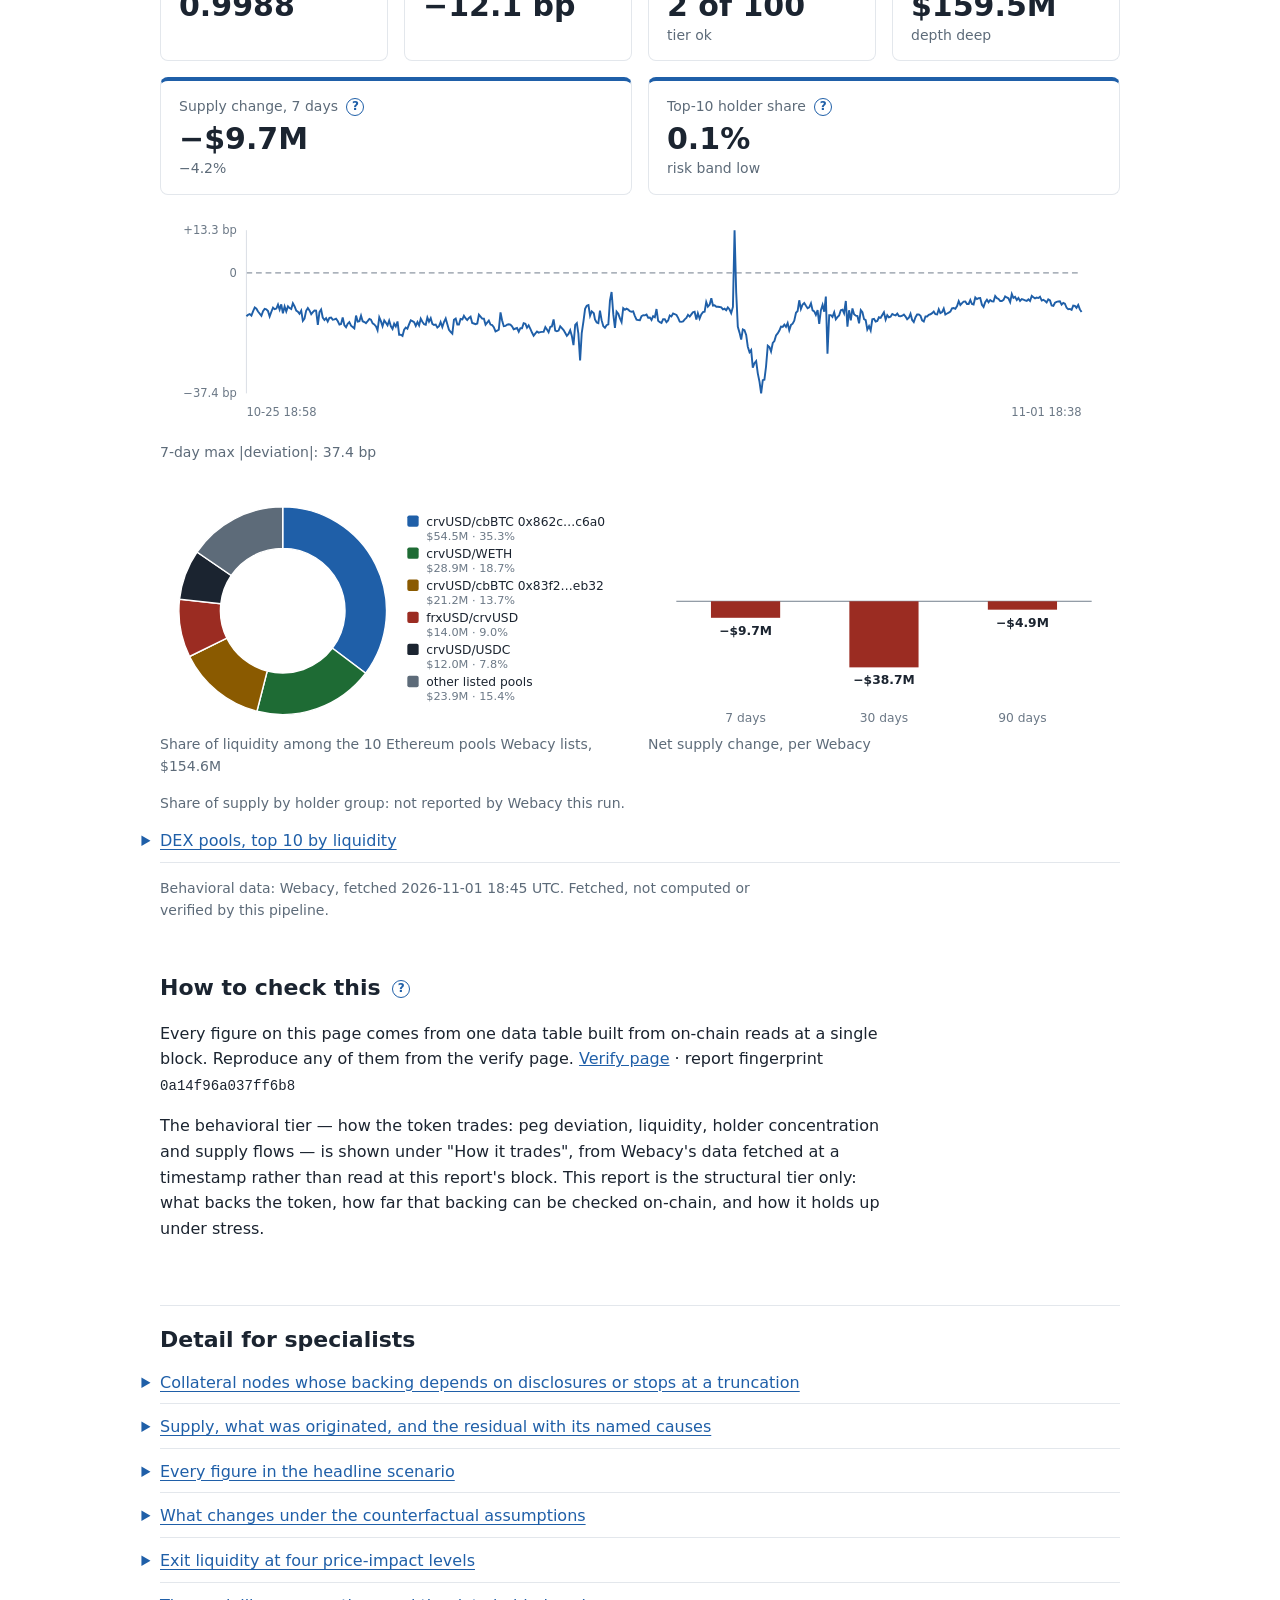
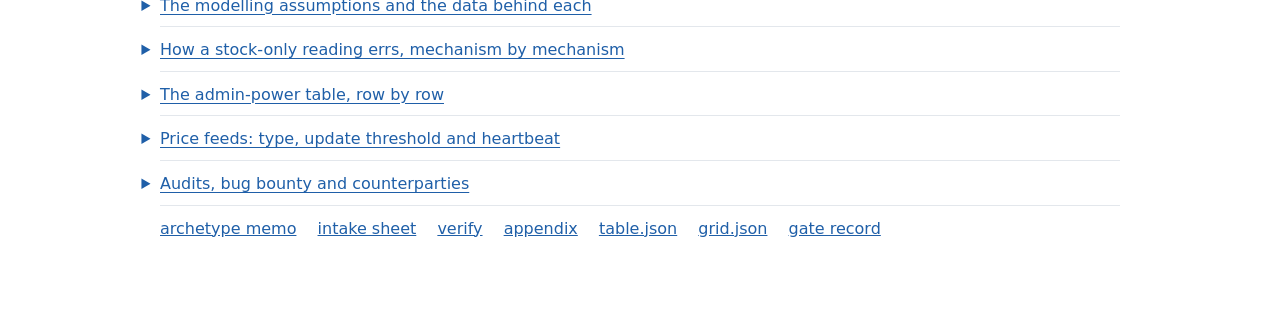
==== commit be7dc62a: "chain weekly 20261101T184517Z: site refresh" ====
--- a/out/site/crvUSD/index.html
+++ b/out/site/crvUSD/index.html
@@ -78,33 +78,33 @@
 <section class="behavioral" id="behavioral">
 <h2>How it trades <span class="tip" tabindex="0" role="button" aria-label="Webacy&#x27;s view of how this token trades, fetched at the time shown under the chart; not read at this report&#x27;s block and not verified by this pipeline.">?<span class="tip-text" role="tooltip">Webacy&#x27;s view of how this token trades, fetched at the time shown under the chart; not read at this report&#x27;s block and not verified by this pipeline.</span></span></h2>
 <div class="cards">
-  <div class="card"><div class="card-label">Peg price <span class="tip" tabindex="0" role="button" aria-label="Webacy&#x27;s latest price for the token, against its $1 peg.">?<span class="tip-text" role="tooltip">Webacy&#x27;s latest price for the token, against its $1 peg.</span></span></div><div class="card-value">0.9984</div></div>
-  <div class="card"><div class="card-label">Deviation from peg <span class="tip" tabindex="0" role="button" aria-label="How far that price sits from the peg, in basis points (100 bp = 1%).">?<span class="tip-text" role="tooltip">How far that price sits from the peg, in basis points (100 bp = 1%).</span></span></div><div class="card-value">−16.1 bp</div></div>
-  <div class="card"><div class="card-label">Webacy depeg score <span class="tip" tabindex="0" role="button" aria-label="Webacy&#x27;s 0–100 depeg risk score; higher is riskier. Its tiers: ok 0–24, watch 25–49, warning 50–69, critical 70–100.">?<span class="tip-text" role="tooltip">Webacy&#x27;s 0–100 depeg risk score; higher is riskier. Its tiers: ok 0–24, watch 25–49, warning 50–69, critical 70–100.</span></span></div><div class="card-value">1 of 100</div><div class="card-note">tier ok</div></div>
-  <div class="card"><div class="card-label">DEX liquidity <span class="tip" tabindex="0" role="button" aria-label="Liquidity Webacy counts for the token across decentralised-exchange pools, with its depth tier.">?<span class="tip-text" role="tooltip">Liquidity Webacy counts for the token across decentralised-exchange pools, with its depth tier.</span></span></div><div class="card-value">$125.3M</div><div class="card-note">depth deep</div></div>
-  <div class="card"><div class="card-label">Supply change, 7 days <span class="tip" tabindex="0" role="button" aria-label="Net tokens minted less burned over seven days, per Webacy; the % is of Webacy&#x27;s circulating supply 7 days earlier ($242.5M).">?<span class="tip-text" role="tooltip">Net tokens minted less burned over seven days, per Webacy; the % is of Webacy&#x27;s circulating supply 7 days earlier ($242.5M).</span></span></div><div class="card-value">−$20.4M</div><div class="card-note">−8.4%</div></div>
+  <div class="card"><div class="card-label">Peg price <span class="tip" tabindex="0" role="button" aria-label="Webacy&#x27;s latest price for the token, against its $1 peg.">?<span class="tip-text" role="tooltip">Webacy&#x27;s latest price for the token, against its $1 peg.</span></span></div><div class="card-value">0.9988</div></div>
+  <div class="card"><div class="card-label">Deviation from peg <span class="tip" tabindex="0" role="button" aria-label="How far that price sits from the peg, in basis points (100 bp = 1%).">?<span class="tip-text" role="tooltip">How far that price sits from the peg, in basis points (100 bp = 1%).</span></span></div><div class="card-value">−12.1 bp</div></div>
+  <div class="card"><div class="card-label">Webacy depeg score <span class="tip" tabindex="0" role="button" aria-label="Webacy&#x27;s 0–100 depeg risk score; higher is riskier. Its tiers: ok 0–24, watch 25–49, warning 50–69, critical 70–100.">?<span class="tip-text" role="tooltip">Webacy&#x27;s 0–100 depeg risk score; higher is riskier. Its tiers: ok 0–24, watch 25–49, warning 50–69, critical 70–100.</span></span></div><div class="card-value">2 of 100</div><div class="card-note">tier ok</div></div>
+  <div class="card"><div class="card-label">DEX liquidity <span class="tip" tabindex="0" role="button" aria-label="Liquidity Webacy counts for the token across decentralised-exchange pools, with its depth tier.">?<span class="tip-text" role="tooltip">Liquidity Webacy counts for the token across decentralised-exchange pools, with its depth tier.</span></span></div><div class="card-value">$159.5M</div><div class="card-note">depth deep</div></div>
+  <div class="card"><div class="card-label">Supply change, 7 days <span class="tip" tabindex="0" role="button" aria-label="Net tokens minted less burned over seven days, per Webacy; the % is of Webacy&#x27;s circulating supply 7 days earlier ($230.8M).">?<span class="tip-text" role="tooltip">Net tokens minted less burned over seven days, per Webacy; the % is of Webacy&#x27;s circulating supply 7 days earlier ($230.8M).</span></span></div><div class="card-value">−$9.7M</div><div class="card-note">−4.2%</div></div>
   <div class="card"><div class="card-label">Top-10 holder share <span class="tip" tabindex="0" role="button" aria-label="Share of supply held by the ten largest organic holders, with exchanges, bridges, pools and protocol contracts excluded, with Webacy&#x27;s risk band.">?<span class="tip-text" role="tooltip">Share of supply held by the ten largest organic holders, with exchanges, bridges, pools and protocol contracts excluded, with Webacy&#x27;s risk band.</span></span></div><div class="card-value">0.1%</div><div class="card-note">risk band low</div></div>
 </div>
-<figure class="wide"><svg xmlns="http://www.w3.org/2000/svg" viewBox="0 0 1000 240" width="100%" role="img" aria-label="Peg deviation over seven days, in basis points" font-family="system-ui, -apple-system, Segoe UI, Roboto, sans-serif"><title>Peg deviation over seven days, in basis points</title><text x="80" y="24" font-size="12" text-anchor="end" fill="#6b7886" font-weight="normal">0</text><text x="80" y="194" font-size="12" text-anchor="end" fill="#6b7886" font-weight="normal">−19.8 bp</text><line x1="90" y1="20" x2="960" y2="20" stroke="#6b7886" stroke-dasharray="6 4"/><line x1="90" y1="20" x2="90" y2="190" stroke="#d9dee4"/><polyline points="90,93.4 91.8,89.4 93.5,90.6 95.2,108.3 97.1,114.6 98.6,93.2 100.4,106.2 102.1,113.7 103.8,106.8 105.5,101.5 107.3,102.3 109,110.1 110.8,94.9 112.5,93.3 114.2,92.5 115.9,100.7 117.7,107.4 119.4,95.9 121.1,88.9 122.9,88.7 124.6,95.1 126.3,90.6 128.1,93.5 129.7,91.8 131.5,99.5 133.3,97.6 135,101.8 136.7,92.7 138.5,94.7 140.1,98.8 141.9,106.8 143.6,113.4 145.3,105.9 147,105.1 150.5,107.4 152.2,110.9 154,105.8 155.7,103.8 157.4,103.8 159.2,104.7 160.9,111.7 162.6,116 164.4,111.5 166.1,122.2 167.8,134.4 169.5,129.8 171.2,119.8 173,116.7 175,114.4 176.6,116.3 178.2,119.8 179.9,109.9 181.6,121.4 183.4,105.6 185.1,129.5 186.8,116 188.6,119.3 190.3,121.7 192.1,100 193.7,54.2 195.5,63.1 197.2,95.6 199,76.6 200.6,51.4 202.4,84.6 204.2,84.4 205.9,71.4 207.6,42.5 209.3,108.9 211,87.8 212.8,118.3 214.5,160.9 216.2,127 218,113.7 219.7,113.3 221.4,114.3 223.1,82.6 224.9,99.4 226.6,74.3 228.3,53.5 230.1,82.4 231.8,81.2 233.5,100.3 235.2,95.9 237,98.6 238.7,67.8 240.5,63 242.2,115.2 243.9,71.9 245.6,73.4 247.4,65.6 249.1,78.4 250.8,76.9 252.5,103.2 254.3,106 256,87.1 257.7,104.3 259.5,71.9 261.2,100.2 262.9,107.3 264.7,75 266.4,61.5 268.1,88.1 269.8,105.3 271.6,73.4 273.3,111.3 275,125.4 276.8,111.9 278.5,131 280.2,136.3 281.9,179 283.7,137.4 285.4,126.1 287.1,140.9 288.9,130.8 290.6,109 292.3,68.2 294.1,67 295.8,79.2 297.5,81 299.2,103.1 301,103.9 302.7,95.4 304.5,56.2 306.1,100.4 307.9,116 309.6,88.3 311.4,103 313.1,96.6 314.8,76.3 316.5,79.1 318.3,107.7 320,120.1 321.8,108.5 323.5,102.1 325.2,114.3 326.9,108.9 328.7,99.3 330.4,91.3 332.1,102 333.8,117.5 335.6,115.7 337.3,108.4 339.1,123.4 340.8,100.7 342.5,107.6 344.2,105.3 346,120.3 347.7,131.2 349.4,112.1 351.1,131.3 352.9,143.8 354.6,190 356.4,137.9 358,114.3 359.8,126.4 361.5,126.5 363.2,118.1 365,115.6 366.7,131.2 368.4,120.5 370.2,124.1 371.9,119.2 373.6,127.3 375.3,128.9 377.1,146.4 378.8,143.1 380.5,147.3 382.3,150.2 384,151.8 385.7,163.2 387.5,166.7 389.2,164.6 390.9,151.4 392.7,149.5 394.4,150.7 396.1,150.7 397.8,147.3 399.5,141.4 401.3,142.5 403,139.3 404.7,141 406.5,141.3 408.2,151.3 409.9,133.9 411.7,147.7 413.4,152.9 415.1,124.5 416.8,140.8 418.6,140.3 420.3,140.8 422.1,125.8 423.8,106.3 425.5,140 427.3,140.8 429,130.1 430.7,131 432.4,137.2 434.1,131.8 435.9,126.3 437.6,127.8 439.3,124.5 441.1,113.4 442.8,134.5 444.5,127.1 446.3,124.9 448,128.5 450.3,118.9 453.2,122.4 454.9,114.3 456.7,114.9 458.4,124.8 460.1,118.1 461.8,115.5 463.6,128.4 465.6,125 467.2,120.3 468.7,121 470.5,128.3 472.2,118.1 473.9,116.7 475.7,108.7 477.4,138.1 479.1,138.2 480.8,139.8 482.6,126.3 484.3,124 486,100.3 487.8,112.3 489.5,132.1 491.2,121.2 493.1,126.9 494.7,98.8 496.4,101.2 498.1,98.2 499.9,99.8 501.6,103.1 503.4,105 505.1,103.6 506.8,102.7 508.5,109.4 510.3,105.8 512,104.7 513.7,107.4 515.4,112.3 517.2,121.5 518.9,121 520.6,126.4 522.4,117.6 524.2,114.6 525.9,114.7 527.5,127.8 529.4,134.1 531,136.4 532.8,137.6 534.4,134.6 536.2,143.1 537.9,139.1 539.6,133.1 541.4,133.4 543.1,129.8 544.8,111.9 546.6,121.3 548.4,123.3 550.1,122 551.8,128.3 553.5,124.7 555.2,120.7 557.5,121.6 560.4,125.9 562.2,134.7 563.9,97.3 565.6,102.4 567.4,98 569.1,107.7 570.8,86.5 572.5,54.9 574.3,89.7 576,53.8 577.7,105.5 579.5,120.7 581.2,113.2 582.9,31.6 584.6,68.7 586.4,121.2 588.1,126.2 589.8,129.3 591.5,125.6 593.3,106.2 595,117.6 596.7,112.4 598.5,129.2 600.2,134.4 601.9,126.6 603.7,133.1 605.4,128.1 607.1,119.5 608.9,127.6 610.6,126.3 612.3,109.4 614.1,116.1 615.8,113.8 617.5,102.8 619.2,119.3 621,125.5 622.7,107.7 624.4,105.1 626.1,118.5 627.9,106 629.6,116.1 631.3,108.9 633.1,114.4 634.9,115.3 636.5,120.1 638.2,119.7 640,106.5 641.7,107.1 643.4,142.8 645.2,133.2 646.9,129.3 648.6,139 650.4,119 652.1,132.8 653.8,122 655.5,137.2 657.3,149.5 659,150.3 660.8,135.1 662.5,112.4 664.2,108 665.9,127.5 667.7,108 669.4,118.1 671.1,113 672.8,109.7 674.6,121.6 676.3,134.3 678.1,127.8 679.8,98.3 681.5,118.2 683.3,114.8 685,113.5 686.7,115.5 688.4,111.2 690.1,112.8 691.9,118.6 693.6,122.9 695.4,117.7 697.1,125.9 698.8,119.7 700.5,133.3 702.3,133 704,125.2 705.7,113.6 707.4,125.5 709.2,135.9 710.9,135.7 712.6,131.7 714.4,130 716.1,133.9 717.8,122.8 719.6,112.4 721.3,115.7 723,123.1 726.5,134.6 728.2,122.1 729.9,116.1 731.7,117.5 733.4,122.1 735.1,136.4 736.9,124.5 738.6,112.7 740.3,116.8 742.1,115.1 743.8,104.7 745.5,117.8 747.2,104 749,128 750.7,109.9 752.4,122.8 754.2,109.1 755.9,113.9 757.6,116.7 759.4,101.1 761.1,109.6 762.8,120.7 764.5,123.3 766.2,129.3 768,120.7 769.7,148.1 771.4,142.4 773.2,121.3 774.9,113.7 776.6,120.2 778.4,130 780.2,124.5 781.9,120.3 783.6,120.8 785.3,159 787,124.7 788.7,117.8 790.5,139.3 792.2,145.8 793.9,140.8 795.7,149.8 797.4,140 799.1,139 800.8,144.8 802.6,144 804.3,142.1 806,148.5 807.8,157.9 809.5,156.5 811.3,138.7 813,160.1 814.7,165.1 816.5,155.9 818.1,151.2 819.9,161 821.6,164.7 823.4,168.1 825.1,133.9 826.9,150 828.6,148.7 830.3,134.1 832,149.1 833.8,151.4 835.4,154 837.3,148.8 839,142.9 840.6,145 842.4,154.8 844.1,157.4 845.9,163.2 847.6,173.4 849.3,138.7 851,148.6 852.7,162.6 854.5,146.9 856.2,153.2 858,159.7 859.7,147.2 861.4,162.5 863.1,169.4 864.8,155.5 866.6,163.1 868.3,149.7 870,185.4 871.8,185.3 873.5,188.3 875.3,171.5 877,165.8 878.7,169 880.4,156.8 882.1,146.8 883.9,148.9 885.6,151.5 887.3,161.6 889.1,151.2 890.8,160.3 892.5,142 894.3,150.2 896,156.9 897.7,158.4 899.4,139 901.2,150.3 902.9,141 904.6,156.1 906.3,159.3 908.1,158.3 909.8,166.2 911.5,162.5 913.3,151.4 915,164.3 916.7,151.3 918.5,141.8 920.2,157.1 921.9,172.2 923.7,177.8 925.4,182.3 927.1,145 928.9,142 930.6,157.8 932.3,157.9 934,143 935.9,144.4 937.5,134.3 939.3,141.7 941,145.9 942.7,140.3 944.5,137 946.2,153.8 947.9,155.2 949.6,156.9 951.4,155.1 953.1,131.3 956.6,141.7 958.3,142.4 960,158.3" fill="none" stroke="#1f5fa8" stroke-width="2"/><text x="90" y="214" font-size="12" text-anchor="start" fill="#6b7886" font-weight="normal">10-20 19:18</text><text x="960" y="214" font-size="12" text-anchor="end" fill="#6b7886" font-weight="normal">10-27 18:58</text></svg><figcaption>7-day max |deviation|: 19.8 bp</figcaption></figure>
+<figure class="wide"><svg xmlns="http://www.w3.org/2000/svg" viewBox="0 0 1000 240" width="100%" role="img" aria-label="Peg deviation over seven days, in basis points" font-family="system-ui, -apple-system, Segoe UI, Roboto, sans-serif"><title>Peg deviation over seven days, in basis points</title><text x="80" y="24" font-size="12" text-anchor="end" fill="#6b7886" font-weight="normal">+13.3 bp</text><text x="80" y="68.5" font-size="12" text-anchor="end" fill="#6b7886" font-weight="normal">0</text><text x="80" y="194" font-size="12" text-anchor="end" fill="#6b7886" font-weight="normal">−37.4 bp</text><line x1="90" y1="64.5" x2="960" y2="64.5" stroke="#6b7886" stroke-dasharray="6 4"/><line x1="90" y1="20" x2="90" y2="190" stroke="#d9dee4"/><polyline points="90,109.6 91.7,108.1 93.4,107.4 95.2,108.9 96.9,104.6 98.7,100.5 100.4,101.8 102.1,104.7 105.6,109.2 107.3,104.3 109,102 110.7,102.5 112.5,104.3 114.2,109.9 115.9,105.2 117.7,100.7 119.4,102.3 121.2,101.6 122.9,97.5 124.6,102.7 126.3,97.3 128,106.6 129.8,99.5 131.5,104.6 133.3,99.3 135,101.1 136.7,102.2 138.4,96.1 140.2,99.5 141.9,103.8 143.6,104.8 145.3,107.1 147.1,103.8 148.8,114.5 150.5,112.2 152.2,104 154,101 155.7,103.6 157.5,107.4 159.2,105.3 160.9,103.6 162.6,103.8 164.4,118.7 166.1,105.3 167.8,102.7 169.5,111 171.3,113.5 173,111.6 174.7,115.1 176.5,111.3 178.2,110.9 179.9,113.2 181.7,112.9 183.4,112.1 185.1,114.6 186.9,118.3 188.6,117.7 190.3,110.8 192.1,119.1 193.8,121.1 195.5,117.5 197.2,115.7 199,119.5 200.7,120.9 202.4,122.3 204.2,108.9 205.9,115.2 207.7,114.7 209.4,109 211.1,114.8 212.9,115.7 214.5,116.8 216.3,114.7 218.1,112.4 219.7,113.2 221.5,117.1 223.2,118.1 225,120.3 226.6,124.3 228.4,110.8 230.1,114.7 231.8,120.1 233.6,114 235.3,116.4 237,119 238.7,114.1 240.5,120.1 242.2,122.8 243.9,117.3 245.6,120.3 247.4,115.1 249.1,129 250.8,128.9 252.6,130.1 254.3,123.6 256,121.4 257.7,122.6 259.5,117.8 261.2,113.9 262.9,114.8 264.7,115.8 266.4,119.7 268.2,115.7 269.9,119.2 271.6,112.1 273.3,115.3 275.1,117.9 276.8,118.5 278.5,110.9 280.2,115.3 282,111.7 283.7,117.6 285.4,118.8 287.2,118.4 288.9,121.5 290.6,120.1 292.3,115.7 294.1,120.8 295.8,115.7 297.6,112 299.3,117.9 301,123.8 302.7,126 304.5,127.8 306.2,113.3 308,112.1 309.7,118.2 311.4,118.3 313.1,112.5 315,113 316.6,109.1 318.4,112 320,113.6 321.8,111.4 323.5,110.1 325.2,116.7 326.9,117.2 328.7,117.9 330.5,117.2 332.2,107.9 335.6,112 337.4,112.2 339.1,118.4 340.8,116.2 342.5,114.1 344.3,118.3 346,118.9 347.7,121 349.5,125.4 351.2,124.7 352.9,123.6 354.7,105.7 356.3,113.8 358.1,120 359.8,119.7 361.6,118.4 363.3,118 365,118.3 366.7,120.2 368.4,123.2 371.9,121.9 373.7,125.8 375.4,122.1 377.1,122.1 378.8,116.8 380.6,117.4 382.3,121.6 384,119.1 385.8,122.7 387.5,126.6 389.2,129.9 392.7,125.5 394.4,126.7 396.1,126.2 397.9,125.9 399.6,125.8 401.4,121 403.1,123.4 404.8,126.3 406.6,120.6 408.2,120.2 410,112.9 411.7,124.6 413.4,125.3 415.2,124.5 416.9,120 418.6,121.9 420.4,124 423.8,130 425.5,128.1 427.3,124.2 429,130.1 430.7,139.7 432.5,118.7 434.2,116.9 435.8,127.7 437.6,155.8 439.3,127.1 441.1,114.9 442.8,101.9 444.5,98.8 446.3,98.1 448,109.1 449.7,104.6 451.9,106.6 453.1,113 454.9,116.2 456.6,116.9 458.3,103.7 460,113.7 461.8,120.1 463.5,121.7 465.2,119 467,118.2 468.7,93.4 470.4,84.4 472.2,107.7 473.9,121.7 475.6,104.9 477.4,107.1 479.1,111.9 480.8,115.7 482.5,101.2 484.3,102.9 486,101.7 487.7,102.7 489.4,104.4 491.2,105 492.9,104.6 494.7,109.5 496.4,113.1 498.2,113.5 499.9,113.7 501.6,109.6 503.4,108.6 505.1,108.7 506.8,107.8 508.5,111.2 510.3,111 512,113.5 513.7,109.5 515.5,110.7 517.2,102.1 518.9,114.4 520.7,115.8 522.4,116.6 524.1,112.7 525.8,112.7 527.6,115.8 529.3,114.1 531,108.8 532.7,109.9 534.5,106.7 538,108.3 539.7,111.3 541.4,115.2 543.1,115.5 544.9,115 546.6,112.9 548.3,111.4 550,108.1 551.8,110 553.5,107.7 555.1,105.6 556.9,104.9 558.7,113.1 560.3,106.5 562.1,112.2 563.8,107.8 565.6,105.4 567.3,105 569,94.8 570.7,99.6 572.6,97.5 574.3,90.9 576,98.5 577.7,98.2 579.5,99.8 581.2,99.7 582.9,100 584.7,100.3 586.4,102.4 588.1,101.8 589.8,103.4 591.5,100.5 593.3,102.6 595,106.5 596.8,99.9 598.5,20 600.2,84.6 601.9,120.7 603.7,126.7 605.4,134 607.1,123.3 608.8,124.1 610.6,129.1 612.3,141.4 614.1,147.1 615.8,144.9 617.5,163.2 619.2,158.6 621,156.4 622.7,169.1 624.5,178 626.2,190 627.9,176.2 629.6,175.7 631.3,162 633.1,140.3 634.8,141.7 636.5,146.3 638.3,137.5 640,135.5 641.7,129.7 643.4,127.5 645.2,124.6 646.9,120.4 648.7,120.7 650.4,118.3 652.1,120.6 653.8,116.7 655.5,124.3 657.3,118.6 659,117.4 660.7,114.3 662.5,106 664.2,104.2 665.9,93 667.6,102.1 669.4,97.4 671.1,95.8 672.9,98.7 674.6,101.3 676.3,100.3 678.1,96.2 679.8,103.6 681.5,104.6 683.2,108.3 685,103.3 686.7,117.7 688.4,103.6 690.2,97.8 691.9,104.9 693.6,89.2 695.3,148.6 697.1,108.5 698.8,108.5 700.5,110.3 702.3,105.5 704,112.8 705.7,110.6 707.4,108.8 709.2,103.3 710.9,102.7 712.6,106.5 714.4,93.7 716.1,120.6 717.8,103.4 719.6,113.9 721.3,101.5 723,107.5 724.8,109 726.5,109.5 728.2,117 730,103.3 731.7,105.4 733.4,112.7 735.1,113.6 736.8,123.5 738.6,120 740.3,124.4 742,112.9 743.8,112.4 745.5,115.1 747.2,114.5 748.9,110.7 750.7,111.3 752.4,108.4 754.1,105.5 755.9,113.2 757.6,108.6 759.3,110.7 761,110.1 762.8,107.3 764.5,108.2 766.3,108.7 768,106.8 769.7,109.5 771.4,109.7 773.2,109.1 774.9,107.8 776.6,110 778.3,112.8 780.1,111.2 781.8,107 783.5,113.5 785.2,115.6 787,110.7 788.7,107.8 790.5,107.7 792.2,109.2 793.9,114 795.6,115.2 797.4,109.8 799.1,109.9 800.8,108.1 802.6,107.6 804.3,106.4 806,104.8 807.7,107.5 809.5,107.8 811.2,102.4 812.9,106.4 814.7,105.4 816.4,101.7 818.1,107.8 819.9,106.8 821.6,105.9 823.3,104.8 825,101.4 826.8,101.1 828.5,101.9 830.3,99.1 832,94 833.7,97.9 835.5,95.9 837.1,94.4 838.9,94.3 840.6,96.8 842.4,96.8 844.1,92.7 845.8,96.9 847.5,97.5 849.3,90.1 851,91.8 852.7,90.8 854.4,90.7 856.2,97.7 857.9,99.9 859.6,95 861.4,92.4 863.1,95.1 864.8,92.7 866.6,94 868.3,94.2 870,88.5 871.8,90.8 873.5,91.6 875.2,93.8 876.9,93.7 878.7,92.6 880.4,89 882.1,90.1 883.8,90.9 885.6,94.9 887.3,86.5 889,90.5 890.7,89.4 892.5,92.7 894.2,90.5 895.9,93.6 897.7,91.7 899.4,92.3 901.1,93 902.9,93.7 904.6,92 906.3,93.7 908.1,88.5 909.8,89.9 911.5,91 913.2,90.2 915,90.7 916.7,89.4 918.5,93.3 920.2,92.5 922,93.7 923.6,95.2 925.3,92 927.1,93.1 928.8,98.5 930.6,98.9 932.3,95.6 934,94.6 935.7,94.2 937.4,94 939.2,97.5 940.9,95.7 942.6,96.6 944.4,100.8 946.1,102.3 947.9,102 949.6,102.9 951.3,98.5 953,98.8 954.7,100.9 956.5,97.9 958.2,102.5 960,105.3" fill="none" stroke="#1f5fa8" stroke-width="2"/><text x="90" y="214" font-size="12" text-anchor="start" fill="#6b7886" font-weight="normal">10-25 18:58</text><text x="960" y="214" font-size="12" text-anchor="end" fill="#6b7886" font-weight="normal">11-01 18:38</text></svg><figcaption>7-day max |deviation|: 37.4 bp</figcaption></figure>
 <div style="display:flex;flex-wrap:wrap;gap:16px;align-items:flex-start">
-<figure style="flex:1 1 420px;min-width:0;margin:0"><svg xmlns="http://www.w3.org/2000/svg" viewBox="0 0 500 260" width="100%" role="img" aria-label="Liquidity by Ethereum DEX pool" font-family="system-ui, -apple-system, Segoe UI, Roboto, sans-serif"><title>Liquidity by Ethereum DEX pool</title><path d="M130,20 A110,110 0 0 1 169.7,232.6 L153.8,191.5 A66,66 0 0 0 130,64 Z" fill="#1f5fa8" stroke="#ffffff" stroke-width="1.5"/><path d="M169.7,232.6 A110,110 0 0 1 35.9,187 L73.6,164.2 A66,66 0 0 0 153.8,191.5 Z" fill="#1e6b34" stroke="#ffffff" stroke-width="1.5"/><path d="M35.9,187 A110,110 0 0 1 22.8,105.4 L65.7,115.2 A66,66 0 0 0 73.6,164.2 Z" fill="#8a5a00" stroke="#ffffff" stroke-width="1.5"/><path d="M22.8,105.4 A110,110 0 0 1 56.6,48.1 L85.9,80.9 A66,66 0 0 0 65.7,115.2 Z" fill="#9b2c22" stroke="#ffffff" stroke-width="1.5"/><path d="M56.6,48.1 A110,110 0 0 1 70.1,37.7 L94.1,74.6 A66,66 0 0 0 85.9,80.9 Z" fill="#1b2430" stroke="#ffffff" stroke-width="1.5"/><path d="M70.1,37.7 A110,110 0 0 1 130,20 L130,64 A66,66 0 0 0 94.1,74.6 Z" fill="#5d6b79" stroke="#ffffff" stroke-width="1.5"/><rect x="262" y="29" width="12" height="12" fill="#1f5fa8" rx="2"/><text x="282" y="40" font-size="13" text-anchor="start" fill="#1b2430" font-weight="normal">crvUSD/cbBTC</text><text x="282" y="55" font-size="12" text-anchor="start" fill="#6b7886" font-weight="normal">$55.8M · 44.1%</text><rect x="262" y="63" width="12" height="12" fill="#1e6b34" rx="2"/><text x="282" y="74" font-size="13" text-anchor="start" fill="#1b2430" font-weight="normal">crvUSD/USDT</text><text x="282" y="89" font-size="12" text-anchor="start" fill="#6b7886" font-weight="normal">$28.1M · 22.2%</text><rect x="262" y="97" width="12" height="12" fill="#8a5a00" rx="2"/><text x="282" y="108" font-size="13" text-anchor="start" fill="#1b2430" font-weight="normal">frxUSD/crvUSD</text><text x="282" y="123" font-size="12" text-anchor="start" fill="#6b7886" font-weight="normal">$15.5M · 12.3%</text><rect x="262" y="131" width="12" height="12" fill="#9b2c22" rx="2"/><text x="282" y="142" font-size="13" text-anchor="start" fill="#1b2430" font-weight="normal">crvUSD/USDC</text><text x="282" y="157" font-size="12" text-anchor="start" fill="#6b7886" font-weight="normal">$12.4M · 9.8%</text><rect x="262" y="165" width="12" height="12" fill="#1b2430" rx="2"/><text x="282" y="176" font-size="13" text-anchor="start" fill="#1b2430" font-weight="normal">crvUSD/tBTC/wstETH</text><text x="282" y="191" font-size="12" text-anchor="start" fill="#6b7886" font-weight="normal">$3.1M · 2.5%</text><rect x="262" y="199" width="12" height="12" fill="#5d6b79" rx="2"/><text x="282" y="210" font-size="13" text-anchor="start" fill="#1b2430" font-weight="normal">other listed pools</text><text x="282" y="225" font-size="12" text-anchor="start" fill="#6b7886" font-weight="normal">$11.6M · 9.2%</text></svg><figcaption>Share of liquidity among the 10 Ethereum pools Webacy lists, $126.4M</figcaption></figure>
-<figure style="flex:1 1 420px;min-width:0;margin:0"><svg xmlns="http://www.w3.org/2000/svg" viewBox="0 0 500 260" width="100%" role="img" aria-label="Net supply change by window" font-family="system-ui, -apple-system, Segoe UI, Roboto, sans-serif"><title>Net supply change by window</title><line x1="30" y1="120" x2="470" y2="120" stroke="#6b7886"/><rect x="66.7" y="120" width="73.3" height="45.5" fill="#9b2c22"/><text x="103.3" y="183.5" font-size="13" text-anchor="middle" fill="#1b2430" font-weight="600">−$20.4M</text><text x="103.3" y="248" font-size="13" text-anchor="middle" fill="#6b7886" font-weight="normal">7 days</text><rect x="213.3" y="120" width="73.3" height="70" fill="#9b2c22"/><text x="250" y="208" font-size="13" text-anchor="middle" fill="#1b2430" font-weight="600">−$31.5M</text><text x="250" y="248" font-size="13" text-anchor="middle" fill="#6b7886" font-weight="normal">30 days</text><rect x="360" y="120" width="73.3" height="11.2" fill="#9b2c22"/><text x="396.7" y="149.2" font-size="13" text-anchor="middle" fill="#1b2430" font-weight="600">−$5.0M</text><text x="396.7" y="248" font-size="13" text-anchor="middle" fill="#6b7886" font-weight="normal">90 days</text></svg><figcaption>Net supply change, per Webacy</figcaption></figure>
+<figure style="flex:1 1 420px;min-width:0;margin:0"><svg xmlns="http://www.w3.org/2000/svg" viewBox="0 0 500 260" width="100%" role="img" aria-label="Liquidity by Ethereum DEX pool" font-family="system-ui, -apple-system, Segoe UI, Roboto, sans-serif"><title>Liquidity by Ethereum DEX pool</title><path d="M130,20 A110,110 0 0 1 217.8,196.2 L182.7,169.7 A66,66 0 0 0 130,64 Z" fill="#1f5fa8" stroke="#ffffff" stroke-width="1.5"/><path d="M217.8,196.2 A110,110 0 0 1 102.7,236.5 L113.6,193.9 A66,66 0 0 0 182.7,169.7 Z" fill="#1e6b34" stroke="#ffffff" stroke-width="1.5"/><path d="M102.7,236.5 A110,110 0 0 1 31.3,178.5 L70.8,159.1 A66,66 0 0 0 113.6,193.9 Z" fill="#8a5a00" stroke="#ffffff" stroke-width="1.5"/><path d="M31.3,178.5 A110,110 0 0 1 20.7,117.8 L64.4,122.7 A66,66 0 0 0 70.8,159.1 Z" fill="#9b2c22" stroke="#ffffff" stroke-width="1.5"/><path d="M20.7,117.8 A110,110 0 0 1 39.2,67.8 L75.5,92.7 A66,66 0 0 0 64.4,122.7 Z" fill="#1b2430" stroke="#ffffff" stroke-width="1.5"/><path d="M39.2,67.8 A110,110 0 0 1 130,20 L130,64 A66,66 0 0 0 75.5,92.7 Z" fill="#5d6b79" stroke="#ffffff" stroke-width="1.5"/><rect x="262" y="29" width="12" height="12" fill="#1f5fa8" rx="2"/><text x="282" y="40" font-size="13" text-anchor="start" fill="#1b2430" font-weight="normal">crvUSD/cbBTC 0x862c…c6a0</text><text x="282" y="55" font-size="12" text-anchor="start" fill="#6b7886" font-weight="normal">$54.5M · 35.3%</text><rect x="262" y="63" width="12" height="12" fill="#1e6b34" rx="2"/><text x="282" y="74" font-size="13" text-anchor="start" fill="#1b2430" font-weight="normal">crvUSD/WETH</text><text x="282" y="89" font-size="12" text-anchor="start" fill="#6b7886" font-weight="normal">$28.9M · 18.7%</text><rect x="262" y="97" width="12" height="12" fill="#8a5a00" rx="2"/><text x="282" y="108" font-size="13" text-anchor="start" fill="#1b2430" font-weight="normal">crvUSD/cbBTC 0x83f2…eb32</text><text x="282" y="123" font-size="12" text-anchor="start" fill="#6b7886" font-weight="normal">$21.2M · 13.7%</text><rect x="262" y="131" width="12" height="12" fill="#9b2c22" rx="2"/><text x="282" y="142" font-size="13" text-anchor="start" fill="#1b2430" font-weight="normal">frxUSD/crvUSD</text><text x="282" y="157" font-size="12" text-anchor="start" fill="#6b7886" font-weight="normal">$14.0M · 9.0%</text><rect x="262" y="165" width="12" height="12" fill="#1b2430" rx="2"/><text x="282" y="176" font-size="13" text-anchor="start" fill="#1b2430" font-weight="normal">crvUSD/USDC</text><text x="282" y="191" font-size="12" text-anchor="start" fill="#6b7886" font-weight="normal">$12.0M · 7.8%</text><rect x="262" y="199" width="12" height="12" fill="#5d6b79" rx="2"/><text x="282" y="210" font-size="13" text-anchor="start" fill="#1b2430" font-weight="normal">other listed pools</text><text x="282" y="225" font-size="12" text-anchor="start" fill="#6b7886" font-weight="normal">$23.9M · 15.4%</text></svg><figcaption>Share of liquidity among the 10 Ethereum pools Webacy lists, $154.6M</figcaption></figure>
+<figure style="flex:1 1 420px;min-width:0;margin:0"><svg xmlns="http://www.w3.org/2000/svg" viewBox="0 0 500 260" width="100%" role="img" aria-label="Net supply change by window" font-family="system-ui, -apple-system, Segoe UI, Roboto, sans-serif"><title>Net supply change by window</title><line x1="30" y1="120" x2="470" y2="120" stroke="#6b7886"/><rect x="66.7" y="120" width="73.3" height="17.5" fill="#9b2c22"/><text x="103.3" y="155.5" font-size="13" text-anchor="middle" fill="#1b2430" font-weight="600">−$9.7M</text><text x="103.3" y="248" font-size="13" text-anchor="middle" fill="#6b7886" font-weight="normal">7 days</text><rect x="213.3" y="120" width="73.3" height="70" fill="#9b2c22"/><text x="250" y="208" font-size="13" text-anchor="middle" fill="#1b2430" font-weight="600">−$38.7M</text><text x="250" y="248" font-size="13" text-anchor="middle" fill="#6b7886" font-weight="normal">30 days</text><rect x="360" y="120" width="73.3" height="8.9" fill="#9b2c22"/><text x="396.7" y="146.9" font-size="13" text-anchor="middle" fill="#1b2430" font-weight="600">−$4.9M</text><text x="396.7" y="248" font-size="13" text-anchor="middle" fill="#6b7886" font-weight="normal">90 days</text></svg><figcaption>Net supply change, per Webacy</figcaption></figure>
 </div>
 <p class="meta holder-unreported">Share of supply by holder group: not reported by Webacy this run.</p>
 <details class="markets"><summary>DEX pools, top 10 by liquidity</summary>
 <table class="striped"><tr><th class="num">#</th><th>DEX</th><th>pair</th><th class="num">liquidity</th><th class="num">24h volume</th><th>pool</th></tr>
-<tr><td class="num">1</td><td>Curve</td><td>crvUSD/cbBTC</td><td class="num">$55.8M</td><td class="num">$311.0k</td><td><code title="0x862cb4e988fb66e72f128d1183829f8c05b6c6a0">0x862c…c6a0</code></td></tr>
-<tr><td class="num">2</td><td>Curve</td><td>crvUSD/USDT</td><td class="num">$28.1M</td><td class="num">$3.6M</td><td><code title="0x390f3595bca2df7d23783dfd126427cceb997bf4">0x390f…7bf4</code></td></tr>
-<tr><td class="num">3</td><td>Curve</td><td>frxUSD/crvUSD</td><td class="num">$15.5M</td><td class="num">$273.9k</td><td><code title="0x13e12bb0e6a2f1a3d6901a59a9d585e89a6243e1">0x13e1…43e1</code></td></tr>
-<tr><td class="num">4</td><td>Curve</td><td>crvUSD/USDC</td><td class="num">$12.4M</td><td class="num">$1.5M</td><td><code title="0x4dece678ceceb27446b35c672dc7d61f30bad69e">0x4dec…d69e</code></td></tr>
-<tr><td class="num">5</td><td>Curve</td><td>crvUSD/tBTC/wstETH</td><td class="num">$3.1M</td><td class="num">$462.9k</td><td><code title="0x2889302a794da87fbf1d6db415c1492194663d13">0x2889…3d13</code></td></tr>
-<tr><td class="num">6</td><td>Curve</td><td>wstETH/crvUSD</td><td class="num">$3.1M</td><td class="num">$337.9k</td><td><code title="0x2889302a794da87fbf1d6db415c1492194663d13-0xf939e0a03fb07f59a73314e73794be0e57ac1b4e-0x7f39c581f595b53c5cb19bd0b3f8da6c935e2ca0">0x2889…2ca0</code></td></tr>
-<tr><td class="num">7</td><td>Curve</td><td>tBTC/crvUSD</td><td class="num">$3.1M</td><td class="num">$64.6k</td><td><code title="0x2889302a794da87fbf1d6db415c1492194663d13-0xf939e0a03fb07f59a73314e73794be0e57ac1b4e-0x18084fba666a33d37592fa2633fd49a74dd93a88">0x2889…3a88</code></td></tr>
-<tr><td class="num">8</td><td>Curve</td><td>CRV/crvUSD</td><td class="num">$1.8M</td><td class="num">$410.9k</td><td><code title="0x4ebdf703948ddcea3b11f675b4d1fba9d2414a14-0xf939e0a03fb07f59a73314e73794be0e57ac1b4e-0xd533a949740bb3306d119cc777fa900ba034cd52">0x4ebd…cd52</code></td></tr>
-<tr><td class="num">9</td><td>Curve</td><td>crvUSD/WETH</td><td class="num">$1.8M</td><td class="num">$165.3k</td><td><code title="0x4ebdf703948ddcea3b11f675b4d1fba9d2414a14-0xf939e0a03fb07f59a73314e73794be0e57ac1b4e-0xc02aaa39b223fe8d0a0e5c4f27ead9083c756cc2">0x4ebd…6cc2</code></td></tr>
-<tr><td class="num">10</td><td>Curve</td><td>crvUSD/WETH/CRV</td><td class="num">$1.8M</td><td class="num">$447.3k</td><td><code title="0x4ebdf703948ddcea3b11f675b4d1fba9d2414a14">0x4ebd…4a14</code></td></tr>
+<tr><td class="num">1</td><td>Curve</td><td>crvUSD/cbBTC</td><td class="num">$54.5M</td><td class="num">$191.8k</td><td><code title="0x862cb4e988fb66e72f128d1183829f8c05b6c6a0">0x862c…c6a0</code></td></tr>
+<tr><td class="num">2</td><td>Curve</td><td>crvUSD/WETH</td><td class="num">$28.9M</td><td class="num">$103.8k</td><td><code title="0x656341ef90b622c6634e0573772ffb7f3669b9f3">0x6563…b9f3</code></td></tr>
+<tr><td class="num">3</td><td>Curve</td><td>crvUSD/cbBTC</td><td class="num">$21.2M</td><td class="num">$169.6k</td><td><code title="0x83f24023d15d835a213df24fd309c47dab5beb32">0x83f2…eb32</code></td></tr>
+<tr><td class="num">4</td><td>Curve</td><td>frxUSD/crvUSD</td><td class="num">$14.0M</td><td class="num">$70.8k</td><td><code title="0x13e12bb0e6a2f1a3d6901a59a9d585e89a6243e1">0x13e1…43e1</code></td></tr>
+<tr><td class="num">5</td><td>Curve</td><td>crvUSD/USDC</td><td class="num">$12.0M</td><td class="num">$1.3M</td><td><code title="0x4dece678ceceb27446b35c672dc7d61f30bad69e">0x4dec…d69e</code></td></tr>
+<tr><td class="num">6</td><td>Curve</td><td>crvUSD/USDT</td><td class="num">$10.1M</td><td class="num">$2.4M</td><td><code title="0x390f3595bca2df7d23783dfd126427cceb997bf4">0x390f…7bf4</code></td></tr>
+<tr><td class="num">7</td><td>Curve</td><td>crvUSD/tBTC</td><td class="num">$6.4M</td><td class="num">$124.5k</td><td><code title="0xf1f435b05d255a5dbde37333c0f61da6f69c6127">0xf1f4…6127</code></td></tr>
+<tr><td class="num">8</td><td>Curve</td><td>tBTC/crvUSD</td><td class="num">$2.9M</td><td class="num">$146.2k</td><td><code title="0x2889302a794da87fbf1d6db415c1492194663d13-0xf939e0a03fb07f59a73314e73794be0e57ac1b4e-0x18084fba666a33d37592fa2633fd49a74dd93a88">0x2889…3a88</code></td></tr>
+<tr><td class="num">9</td><td>Curve</td><td>crvUSD/tBTC/wstETH</td><td class="num">$2.8M</td><td class="num">$584.0k</td><td><code title="0x2889302a794da87fbf1d6db415c1492194663d13">0x2889…3d13</code></td></tr>
+<tr><td class="num">10</td><td>Curve</td><td>CRV/crvUSD</td><td class="num">$1.7M</td><td class="num">$344.7k</td><td><code title="0x4ebdf703948ddcea3b11f675b4d1fba9d2414a14-0xf939e0a03fb07f59a73314e73794be0e57ac1b4e-0xd533a949740bb3306d119cc777fa900ba034cd52">0x4ebd…cd52</code></td></tr>
 </table></details>
-<p class="meta attribution">Behavioral data: Webacy, fetched 2026-10-27 19:17 UTC. Fetched, not computed or verified by this pipeline.</p>
+<p class="meta attribution">Behavioral data: Webacy, fetched 2026-11-01 18:45 UTC. Fetched, not computed or verified by this pipeline.</p>
 </section>
 <!-- behavioral:end -->
 <section id="check">
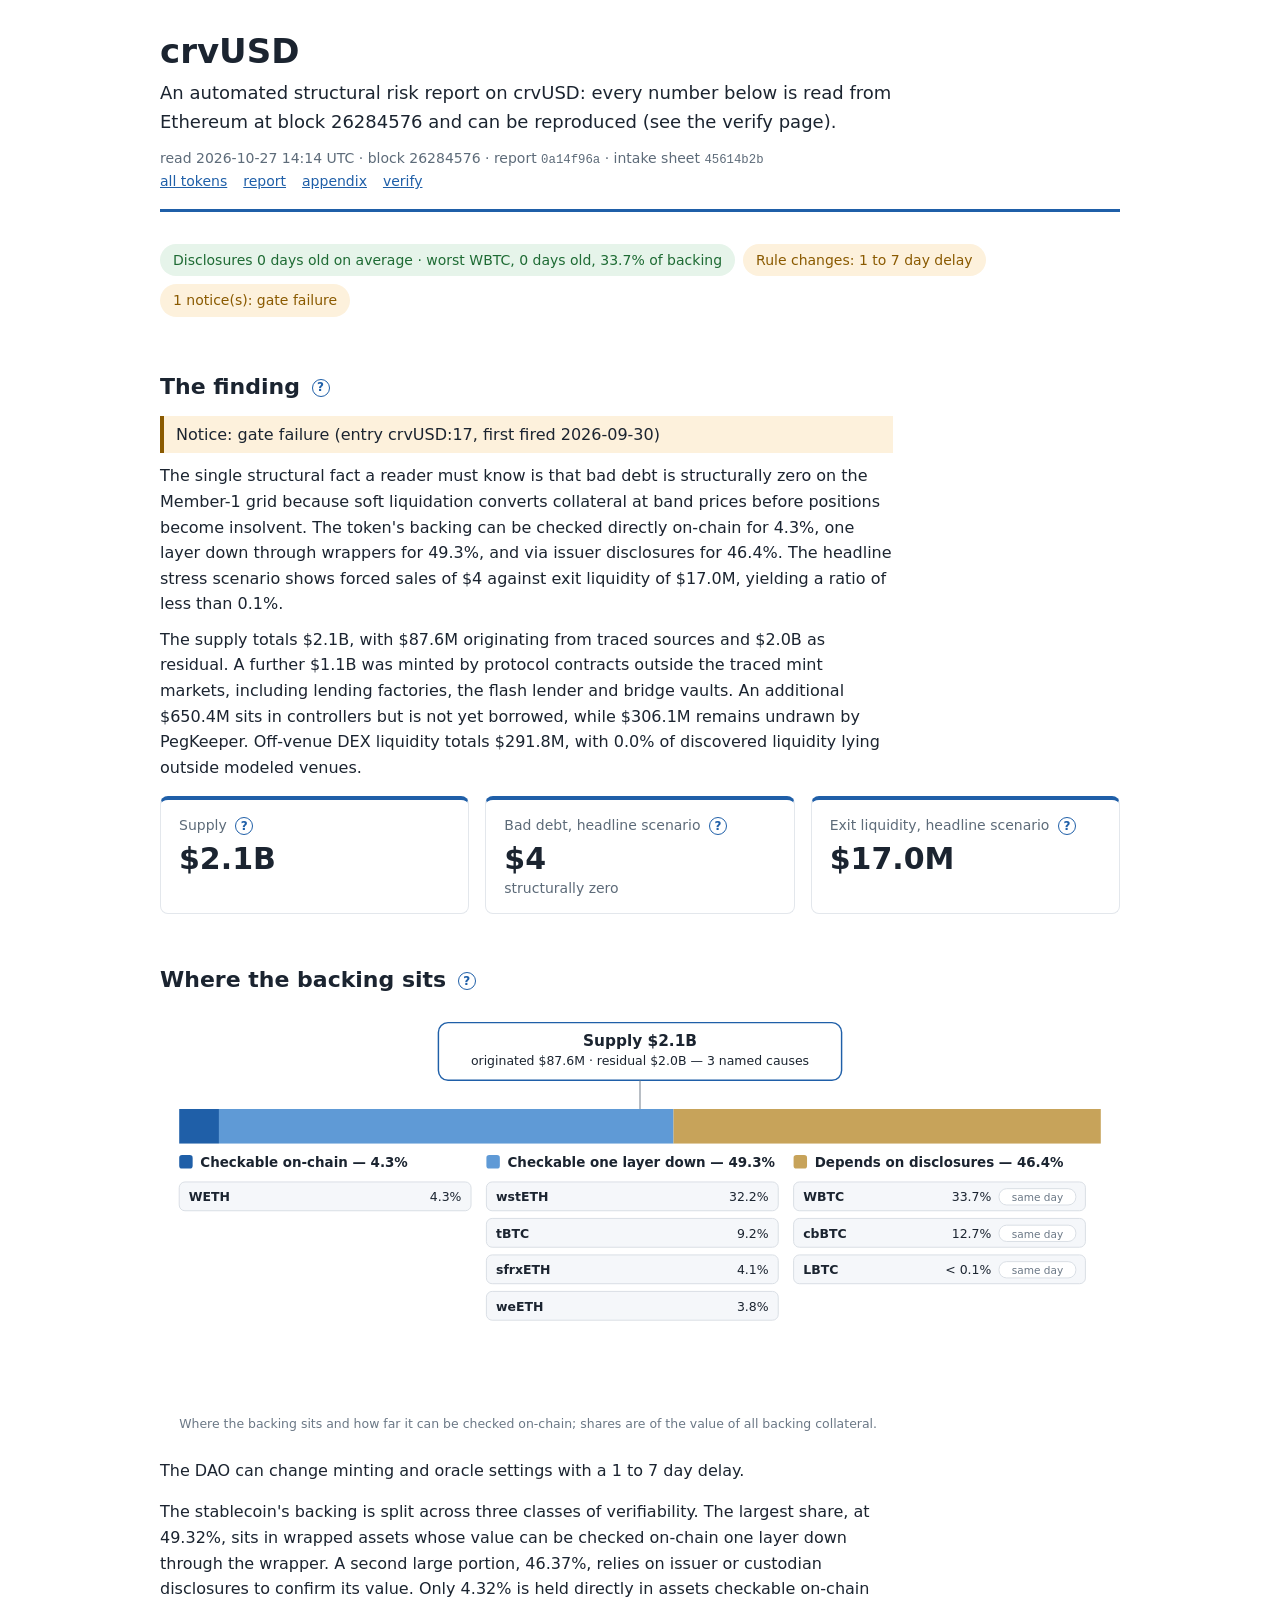
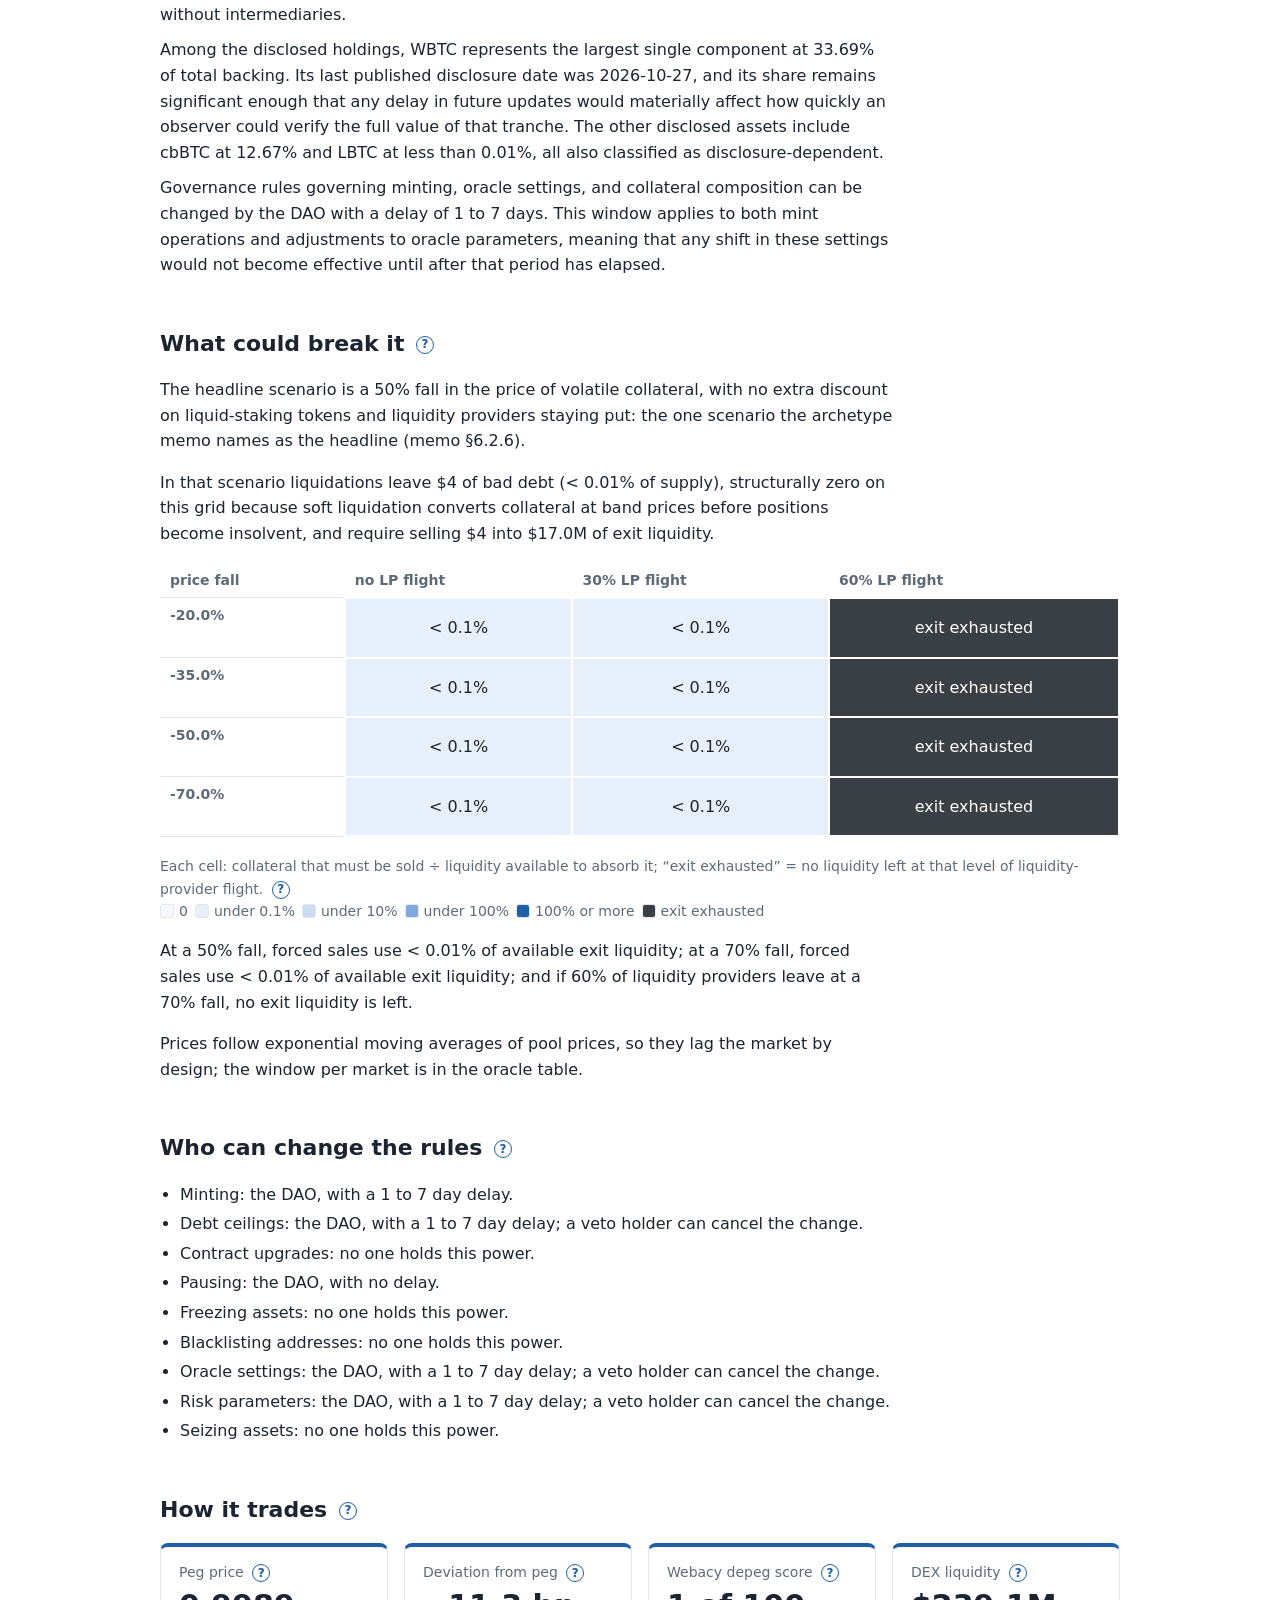
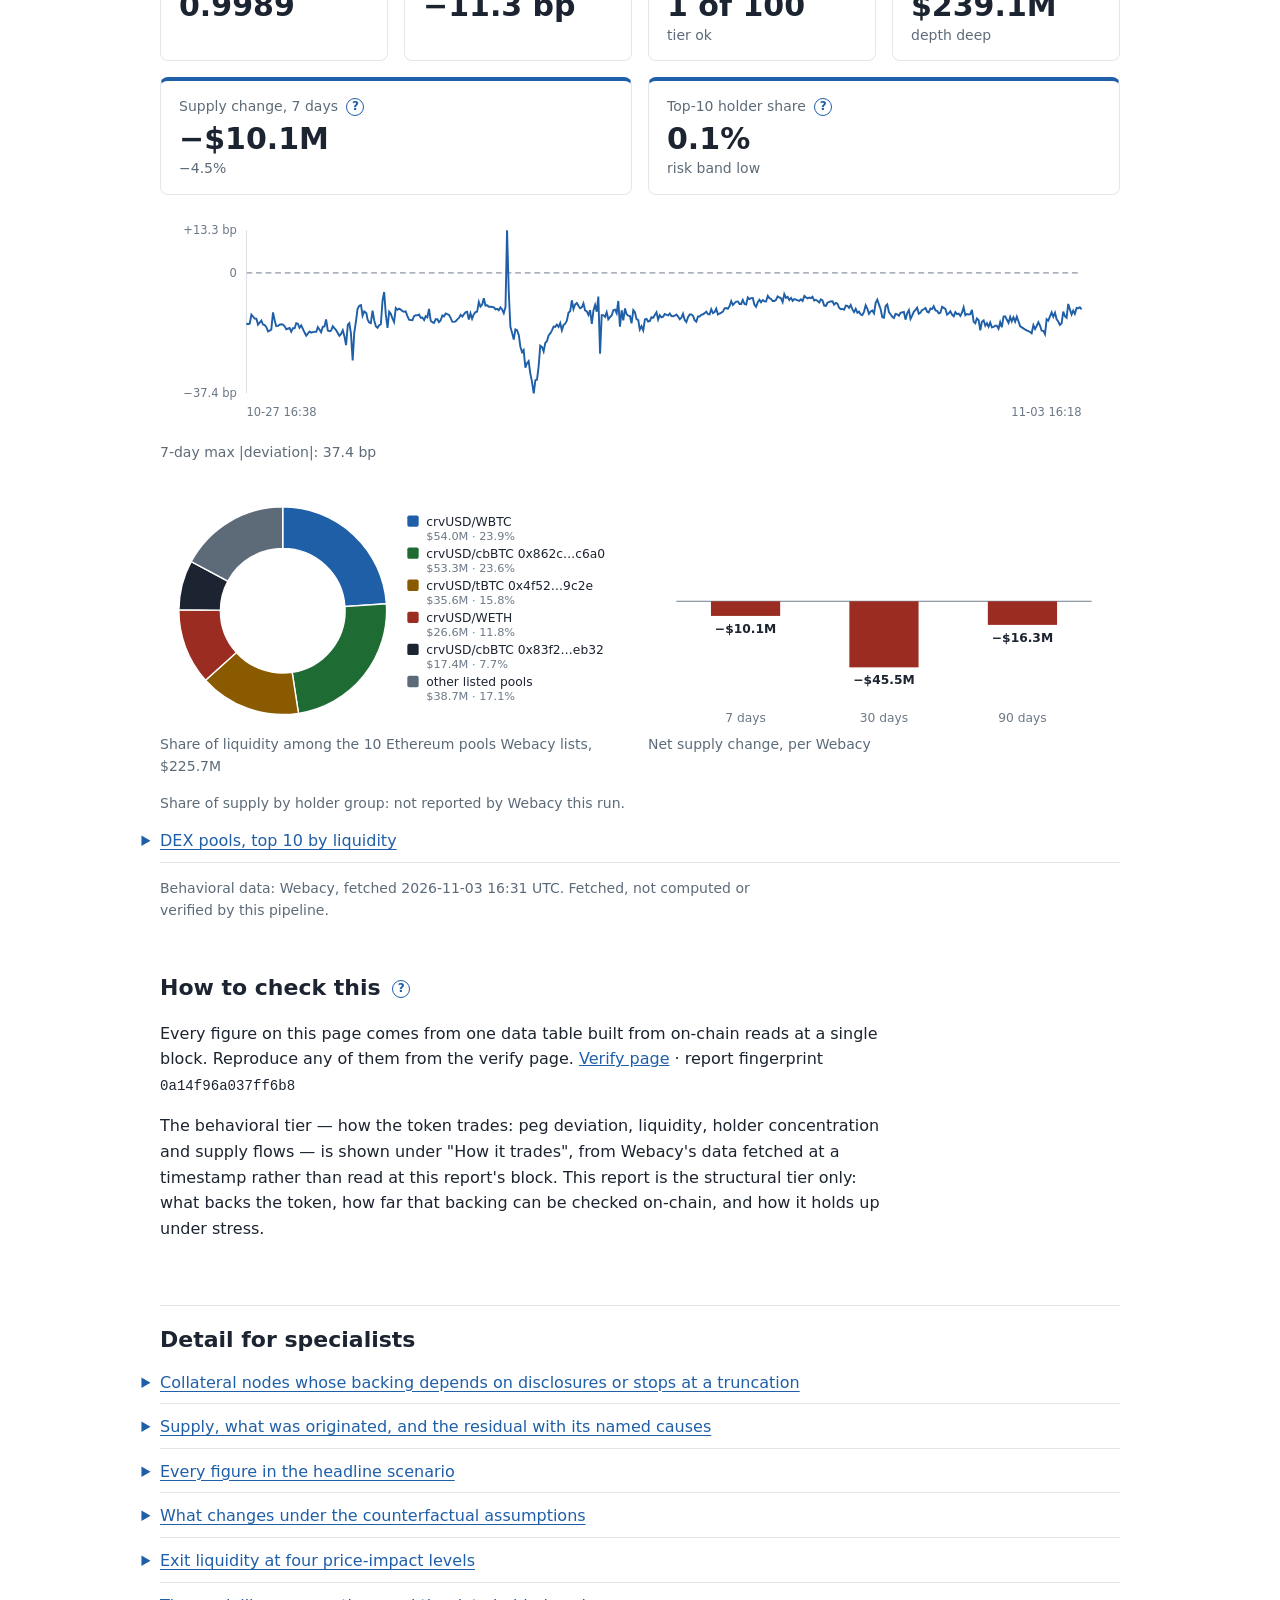
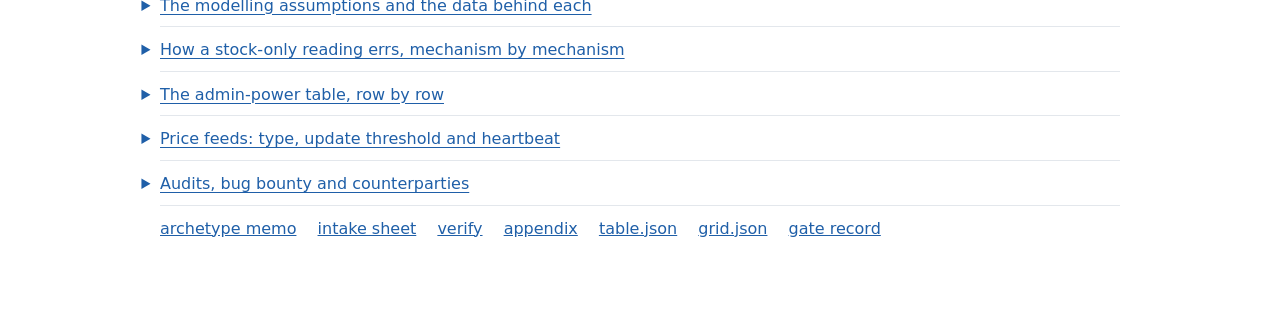
==== commit 8b072051: "chain monthly 20261102T230146Z: LUSD published" ====
--- a/out/site/crvUSD/index.html
+++ b/out/site/crvUSD/index.html
@@ -78,33 +78,33 @@
 <section class="behavioral" id="behavioral">
 <h2>How it trades <span class="tip" tabindex="0" role="button" aria-label="Webacy&#x27;s view of how this token trades, fetched at the time shown under the chart; not read at this report&#x27;s block and not verified by this pipeline.">?<span class="tip-text" role="tooltip">Webacy&#x27;s view of how this token trades, fetched at the time shown under the chart; not read at this report&#x27;s block and not verified by this pipeline.</span></span></h2>
 <div class="cards">
-  <div class="card"><div class="card-label">Peg price <span class="tip" tabindex="0" role="button" aria-label="Webacy&#x27;s latest price for the token, against its $1 peg.">?<span class="tip-text" role="tooltip">Webacy&#x27;s latest price for the token, against its $1 peg.</span></span></div><div class="card-value">0.9988</div></div>
-  <div class="card"><div class="card-label">Deviation from peg <span class="tip" tabindex="0" role="button" aria-label="How far that price sits from the peg, in basis points (100 bp = 1%).">?<span class="tip-text" role="tooltip">How far that price sits from the peg, in basis points (100 bp = 1%).</span></span></div><div class="card-value">−12.1 bp</div></div>
-  <div class="card"><div class="card-label">Webacy depeg score <span class="tip" tabindex="0" role="button" aria-label="Webacy&#x27;s 0–100 depeg risk score; higher is riskier. Its tiers: ok 0–24, watch 25–49, warning 50–69, critical 70–100.">?<span class="tip-text" role="tooltip">Webacy&#x27;s 0–100 depeg risk score; higher is riskier. Its tiers: ok 0–24, watch 25–49, warning 50–69, critical 70–100.</span></span></div><div class="card-value">2 of 100</div><div class="card-note">tier ok</div></div>
-  <div class="card"><div class="card-label">DEX liquidity <span class="tip" tabindex="0" role="button" aria-label="Liquidity Webacy counts for the token across decentralised-exchange pools, with its depth tier.">?<span class="tip-text" role="tooltip">Liquidity Webacy counts for the token across decentralised-exchange pools, with its depth tier.</span></span></div><div class="card-value">$159.5M</div><div class="card-note">depth deep</div></div>
-  <div class="card"><div class="card-label">Supply change, 7 days <span class="tip" tabindex="0" role="button" aria-label="Net tokens minted less burned over seven days, per Webacy; the % is of Webacy&#x27;s circulating supply 7 days earlier ($230.8M).">?<span class="tip-text" role="tooltip">Net tokens minted less burned over seven days, per Webacy; the % is of Webacy&#x27;s circulating supply 7 days earlier ($230.8M).</span></span></div><div class="card-value">−$9.7M</div><div class="card-note">−4.2%</div></div>
+  <div class="card"><div class="card-label">Peg price <span class="tip" tabindex="0" role="button" aria-label="Webacy&#x27;s latest price for the token, against its $1 peg.">?<span class="tip-text" role="tooltip">Webacy&#x27;s latest price for the token, against its $1 peg.</span></span></div><div class="card-value">0.9989</div></div>
+  <div class="card"><div class="card-label">Deviation from peg <span class="tip" tabindex="0" role="button" aria-label="How far that price sits from the peg, in basis points (100 bp = 1%).">?<span class="tip-text" role="tooltip">How far that price sits from the peg, in basis points (100 bp = 1%).</span></span></div><div class="card-value">−11.3 bp</div></div>
+  <div class="card"><div class="card-label">Webacy depeg score <span class="tip" tabindex="0" role="button" aria-label="Webacy&#x27;s 0–100 depeg risk score; higher is riskier. Its tiers: ok 0–24, watch 25–49, warning 50–69, critical 70–100.">?<span class="tip-text" role="tooltip">Webacy&#x27;s 0–100 depeg risk score; higher is riskier. Its tiers: ok 0–24, watch 25–49, warning 50–69, critical 70–100.</span></span></div><div class="card-value">1 of 100</div><div class="card-note">tier ok</div></div>
+  <div class="card"><div class="card-label">DEX liquidity <span class="tip" tabindex="0" role="button" aria-label="Liquidity Webacy counts for the token across decentralised-exchange pools, with its depth tier.">?<span class="tip-text" role="tooltip">Liquidity Webacy counts for the token across decentralised-exchange pools, with its depth tier.</span></span></div><div class="card-value">$239.1M</div><div class="card-note">depth deep</div></div>
+  <div class="card"><div class="card-label">Supply change, 7 days <span class="tip" tabindex="0" role="button" aria-label="Net tokens minted less burned over seven days, per Webacy; the % is of Webacy&#x27;s circulating supply 7 days earlier ($221.8M).">?<span class="tip-text" role="tooltip">Net tokens minted less burned over seven days, per Webacy; the % is of Webacy&#x27;s circulating supply 7 days earlier ($221.8M).</span></span></div><div class="card-value">−$10.1M</div><div class="card-note">−4.5%</div></div>
   <div class="card"><div class="card-label">Top-10 holder share <span class="tip" tabindex="0" role="button" aria-label="Share of supply held by the ten largest organic holders, with exchanges, bridges, pools and protocol contracts excluded, with Webacy&#x27;s risk band.">?<span class="tip-text" role="tooltip">Share of supply held by the ten largest organic holders, with exchanges, bridges, pools and protocol contracts excluded, with Webacy&#x27;s risk band.</span></span></div><div class="card-value">0.1%</div><div class="card-note">risk band low</div></div>
 </div>
-<figure class="wide"><svg xmlns="http://www.w3.org/2000/svg" viewBox="0 0 1000 240" width="100%" role="img" aria-label="Peg deviation over seven days, in basis points" font-family="system-ui, -apple-system, Segoe UI, Roboto, sans-serif"><title>Peg deviation over seven days, in basis points</title><text x="80" y="24" font-size="12" text-anchor="end" fill="#6b7886" font-weight="normal">+13.3 bp</text><text x="80" y="68.5" font-size="12" text-anchor="end" fill="#6b7886" font-weight="normal">0</text><text x="80" y="194" font-size="12" text-anchor="end" fill="#6b7886" font-weight="normal">−37.4 bp</text><line x1="90" y1="64.5" x2="960" y2="64.5" stroke="#6b7886" stroke-dasharray="6 4"/><line x1="90" y1="20" x2="90" y2="190" stroke="#d9dee4"/><polyline points="90,109.6 91.7,108.1 93.4,107.4 95.2,108.9 96.9,104.6 98.7,100.5 100.4,101.8 102.1,104.7 105.6,109.2 107.3,104.3 109,102 110.7,102.5 112.5,104.3 114.2,109.9 115.9,105.2 117.7,100.7 119.4,102.3 121.2,101.6 122.9,97.5 124.6,102.7 126.3,97.3 128,106.6 129.8,99.5 131.5,104.6 133.3,99.3 135,101.1 136.7,102.2 138.4,96.1 140.2,99.5 141.9,103.8 143.6,104.8 145.3,107.1 147.1,103.8 148.8,114.5 150.5,112.2 152.2,104 154,101 155.7,103.6 157.5,107.4 159.2,105.3 160.9,103.6 162.6,103.8 164.4,118.7 166.1,105.3 167.8,102.7 169.5,111 171.3,113.5 173,111.6 174.7,115.1 176.5,111.3 178.2,110.9 179.9,113.2 181.7,112.9 183.4,112.1 185.1,114.6 186.9,118.3 188.6,117.7 190.3,110.8 192.1,119.1 193.8,121.1 195.5,117.5 197.2,115.7 199,119.5 200.7,120.9 202.4,122.3 204.2,108.9 205.9,115.2 207.7,114.7 209.4,109 211.1,114.8 212.9,115.7 214.5,116.8 216.3,114.7 218.1,112.4 219.7,113.2 221.5,117.1 223.2,118.1 225,120.3 226.6,124.3 228.4,110.8 230.1,114.7 231.8,120.1 233.6,114 235.3,116.4 237,119 238.7,114.1 240.5,120.1 242.2,122.8 243.9,117.3 245.6,120.3 247.4,115.1 249.1,129 250.8,128.9 252.6,130.1 254.3,123.6 256,121.4 257.7,122.6 259.5,117.8 261.2,113.9 262.9,114.8 264.7,115.8 266.4,119.7 268.2,115.7 269.9,119.2 271.6,112.1 273.3,115.3 275.1,117.9 276.8,118.5 278.5,110.9 280.2,115.3 282,111.7 283.7,117.6 285.4,118.8 287.2,118.4 288.9,121.5 290.6,120.1 292.3,115.7 294.1,120.8 295.8,115.7 297.6,112 299.3,117.9 301,123.8 302.7,126 304.5,127.8 306.2,113.3 308,112.1 309.7,118.2 311.4,118.3 313.1,112.5 315,113 316.6,109.1 318.4,112 320,113.6 321.8,111.4 323.5,110.1 325.2,116.7 326.9,117.2 328.7,117.9 330.5,117.2 332.2,107.9 335.6,112 337.4,112.2 339.1,118.4 340.8,116.2 342.5,114.1 344.3,118.3 346,118.9 347.7,121 349.5,125.4 351.2,124.7 352.9,123.6 354.7,105.7 356.3,113.8 358.1,120 359.8,119.7 361.6,118.4 363.3,118 365,118.3 366.7,120.2 368.4,123.2 371.9,121.9 373.7,125.8 375.4,122.1 377.1,122.1 378.8,116.8 380.6,117.4 382.3,121.6 384,119.1 385.8,122.7 387.5,126.6 389.2,129.9 392.7,125.5 394.4,126.7 396.1,126.2 397.9,125.9 399.6,125.8 401.4,121 403.1,123.4 404.8,126.3 406.6,120.6 408.2,120.2 410,112.9 411.7,124.6 413.4,125.3 415.2,124.5 416.9,120 418.6,121.9 420.4,124 423.8,130 425.5,128.1 427.3,124.2 429,130.1 430.7,139.7 432.5,118.7 434.2,116.9 435.8,127.7 437.6,155.8 439.3,127.1 441.1,114.9 442.8,101.9 444.5,98.8 446.3,98.1 448,109.1 449.7,104.6 451.9,106.6 453.1,113 454.9,116.2 456.6,116.9 458.3,103.7 460,113.7 461.8,120.1 463.5,121.7 465.2,119 467,118.2 468.7,93.4 470.4,84.4 472.2,107.7 473.9,121.7 475.6,104.9 477.4,107.1 479.1,111.9 480.8,115.7 482.5,101.2 484.3,102.9 486,101.7 487.7,102.7 489.4,104.4 491.2,105 492.9,104.6 494.7,109.5 496.4,113.1 498.2,113.5 499.9,113.7 501.6,109.6 503.4,108.6 505.1,108.7 506.8,107.8 508.5,111.2 510.3,111 512,113.5 513.7,109.5 515.5,110.7 517.2,102.1 518.9,114.4 520.7,115.8 522.4,116.6 524.1,112.7 525.8,112.7 527.6,115.8 529.3,114.1 531,108.8 532.7,109.9 534.5,106.7 538,108.3 539.7,111.3 541.4,115.2 543.1,115.5 544.9,115 546.6,112.9 548.3,111.4 550,108.1 551.8,110 553.5,107.7 555.1,105.6 556.9,104.9 558.7,113.1 560.3,106.5 562.1,112.2 563.8,107.8 565.6,105.4 567.3,105 569,94.8 570.7,99.6 572.6,97.5 574.3,90.9 576,98.5 577.7,98.2 579.5,99.8 581.2,99.7 582.9,100 584.7,100.3 586.4,102.4 588.1,101.8 589.8,103.4 591.5,100.5 593.3,102.6 595,106.5 596.8,99.9 598.5,20 600.2,84.6 601.9,120.7 603.7,126.7 605.4,134 607.1,123.3 608.8,124.1 610.6,129.1 612.3,141.4 614.1,147.1 615.8,144.9 617.5,163.2 619.2,158.6 621,156.4 622.7,169.1 624.5,178 626.2,190 627.9,176.2 629.6,175.7 631.3,162 633.1,140.3 634.8,141.7 636.5,146.3 638.3,137.5 640,135.5 641.7,129.7 643.4,127.5 645.2,124.6 646.9,120.4 648.7,120.7 650.4,118.3 652.1,120.6 653.8,116.7 655.5,124.3 657.3,118.6 659,117.4 660.7,114.3 662.5,106 664.2,104.2 665.9,93 667.6,102.1 669.4,97.4 671.1,95.8 672.9,98.7 674.6,101.3 676.3,100.3 678.1,96.2 679.8,103.6 681.5,104.6 683.2,108.3 685,103.3 686.7,117.7 688.4,103.6 690.2,97.8 691.9,104.9 693.6,89.2 695.3,148.6 697.1,108.5 698.8,108.5 700.5,110.3 702.3,105.5 704,112.8 705.7,110.6 707.4,108.8 709.2,103.3 710.9,102.7 712.6,106.5 714.4,93.7 716.1,120.6 717.8,103.4 719.6,113.9 721.3,101.5 723,107.5 724.8,109 726.5,109.5 728.2,117 730,103.3 731.7,105.4 733.4,112.7 735.1,113.6 736.8,123.5 738.6,120 740.3,124.4 742,112.9 743.8,112.4 745.5,115.1 747.2,114.5 748.9,110.7 750.7,111.3 752.4,108.4 754.1,105.5 755.9,113.2 757.6,108.6 759.3,110.7 761,110.1 762.8,107.3 764.5,108.2 766.3,108.7 768,106.8 769.7,109.5 771.4,109.7 773.2,109.1 774.9,107.8 776.6,110 778.3,112.8 780.1,111.2 781.8,107 783.5,113.5 785.2,115.6 787,110.7 788.7,107.8 790.5,107.7 792.2,109.2 793.9,114 795.6,115.2 797.4,109.8 799.1,109.9 800.8,108.1 802.6,107.6 804.3,106.4 806,104.8 807.7,107.5 809.5,107.8 811.2,102.4 812.9,106.4 814.7,105.4 816.4,101.7 818.1,107.8 819.9,106.8 821.6,105.9 823.3,104.8 825,101.4 826.8,101.1 828.5,101.9 830.3,99.1 832,94 833.7,97.9 835.5,95.9 837.1,94.4 838.9,94.3 840.6,96.8 842.4,96.8 844.1,92.7 845.8,96.9 847.5,97.5 849.3,90.1 851,91.8 852.7,90.8 854.4,90.7 856.2,97.7 857.9,99.9 859.6,95 861.4,92.4 863.1,95.1 864.8,92.7 866.6,94 868.3,94.2 870,88.5 871.8,90.8 873.5,91.6 875.2,93.8 876.9,93.7 878.7,92.6 880.4,89 882.1,90.1 883.8,90.9 885.6,94.9 887.3,86.5 889,90.5 890.7,89.4 892.5,92.7 894.2,90.5 895.9,93.6 897.7,91.7 899.4,92.3 901.1,93 902.9,93.7 904.6,92 906.3,93.7 908.1,88.5 909.8,89.9 911.5,91 913.2,90.2 915,90.7 916.7,89.4 918.5,93.3 920.2,92.5 922,93.7 923.6,95.2 925.3,92 927.1,93.1 928.8,98.5 930.6,98.9 932.3,95.6 934,94.6 935.7,94.2 937.4,94 939.2,97.5 940.9,95.7 942.6,96.6 944.4,100.8 946.1,102.3 947.9,102 949.6,102.9 951.3,98.5 953,98.8 954.7,100.9 956.5,97.9 958.2,102.5 960,105.3" fill="none" stroke="#1f5fa8" stroke-width="2"/><text x="90" y="214" font-size="12" text-anchor="start" fill="#6b7886" font-weight="normal">10-25 18:58</text><text x="960" y="214" font-size="12" text-anchor="end" fill="#6b7886" font-weight="normal">11-01 18:38</text></svg><figcaption>7-day max |deviation|: 37.4 bp</figcaption></figure>
+<figure class="wide"><svg xmlns="http://www.w3.org/2000/svg" viewBox="0 0 1000 240" width="100%" role="img" aria-label="Peg deviation over seven days, in basis points" font-family="system-ui, -apple-system, Segoe UI, Roboto, sans-serif"><title>Peg deviation over seven days, in basis points</title><text x="80" y="24" font-size="12" text-anchor="end" fill="#6b7886" font-weight="normal">+13.3 bp</text><text x="80" y="68.5" font-size="12" text-anchor="end" fill="#6b7886" font-weight="normal">0</text><text x="80" y="194" font-size="12" text-anchor="end" fill="#6b7886" font-weight="normal">−37.4 bp</text><line x1="90" y1="64.5" x2="960" y2="64.5" stroke="#6b7886" stroke-dasharray="6 4"/><line x1="90" y1="20" x2="90" y2="190" stroke="#d9dee4"/><polyline points="90,117.2 91.7,117.9 93.5,117.2 95.2,107.9 98.7,112 100.4,112.2 102.1,118.4 103.8,116.2 105.6,114.1 107.3,118.3 109,118.9 110.8,121 112.6,125.4 114.2,124.7 115.9,123.6 117.7,105.7 119.4,113.8 121.1,120 122.9,119.7 124.6,118.4 126.3,118 128.1,118.3 129.8,120.2 131.5,123.2 135,121.9 136.7,125.8 138.4,122.1 140.2,122.1 141.9,116.8 143.6,117.4 145.3,121.6 147.1,119.1 148.8,122.7 150.6,126.6 152.3,129.9 155.8,125.5 157.5,126.7 159.2,126.2 160.9,125.9 162.7,125.8 164.4,121 166.1,123.4 167.8,126.3 169.6,120.6 171.3,120.2 173,112.9 174.8,124.6 176.5,125.3 178.2,124.5 180,120 181.6,121.9 183.4,124 186.8,130 188.6,128.1 190.4,124.2 192,130.1 193.8,139.7 195.6,118.7 197.2,116.9 198.9,127.7 200.7,155.8 202.3,127.1 204.1,114.9 205.8,101.9 207.6,98.8 209.4,98.1 211,109.1 212.7,104.6 215,106.6 216.2,113 217.9,116.2 219.6,116.9 221.4,103.7 223.1,113.7 224.8,120.1 226.6,121.7 228.3,119 230,118.2 231.8,93.4 233.5,84.4 235.2,107.7 237,121.7 238.7,104.9 240.4,107.1 242.1,111.9 243.8,115.7 245.6,101.2 247.3,102.9 249,101.7 250.7,102.7 252.5,104.4 254.2,105 255.9,104.6 257.7,109.5 259.4,113.1 261.2,113.5 262.9,113.7 264.6,109.6 266.4,108.6 268.2,108.7 269.8,107.8 271.6,111.2 273.3,111 275.1,113.5 276.8,109.5 278.5,110.7 280.2,102.1 282,114.4 283.7,115.8 285.4,116.6 287.2,112.7 288.9,112.7 290.6,115.8 292.3,114.1 294.1,108.8 295.8,109.9 297.5,106.7 301.1,108.3 302.7,111.3 304.4,115.2 306.2,115.5 307.9,115 309.7,112.9 311.4,111.4 313.1,108.1 314.9,110 316.5,107.7 318.2,105.6 319.9,104.9 321.7,113.1 323.4,106.5 325.1,112.2 326.8,107.8 328.6,105.4 330.3,105 332.1,94.8 333.8,99.6 335.6,97.5 337.3,90.9 339,98.5 340.8,98.2 342.5,99.8 344.3,99.7 346,100 347.8,100.3 349.4,102.4 351.2,101.8 352.9,103.4 354.6,100.5 356.4,102.6 358.1,106.5 359.9,99.9 361.5,20 363.3,84.6 365,120.7 366.7,126.7 368.5,134 370.2,123.3 371.9,124.1 373.7,129.1 375.4,141.4 377.1,147.1 378.8,144.9 380.6,163.2 382.3,158.6 384,156.4 385.7,169.1 387.5,178 389.3,190 391,176.2 392.7,175.7 394.4,162 396.1,140.3 397.9,141.7 399.6,146.3 401.3,137.5 403.1,135.5 404.8,129.7 406.5,127.5 408.2,124.6 410,120.4 411.7,120.7 413.4,118.3 415.2,120.6 416.9,116.7 418.6,124.3 420.4,118.6 422.1,117.4 423.8,114.3 425.5,106 427.3,104.2 429,93 430.7,102.1 432.4,97.4 434.2,95.8 435.9,98.7 437.6,101.3 439.4,100.3 441.1,96.2 442.8,103.6 444.6,104.6 446.3,108.3 448,103.3 449.8,117.7 451.5,103.6 453.2,97.8 454.9,104.9 456.6,89.2 458.4,148.6 460.1,108.5 461.8,108.5 463.6,110.3 465.3,105.5 467,112.8 468.8,110.6 470.5,108.8 472.2,103.3 474,102.7 475.7,106.5 477.4,93.7 479.1,120.6 480.9,103.4 482.6,113.9 484.4,101.5 486,107.5 487.8,109 489.5,109.5 491.2,117 493,103.3 494.7,105.4 496.4,112.7 498.2,113.6 499.8,123.5 501.6,120 503.4,124.4 505.1,112.9 506.8,112.4 508.5,115.1 510.3,114.5 511.9,110.7 513.7,111.3 515.4,108.4 517.2,105.5 518.9,113.2 520.6,108.6 522.3,110.7 524.1,110.1 525.8,107.3 527.6,108.2 529.3,108.7 531,106.8 532.8,109.5 534.5,109.7 536.2,109.1 537.9,107.8 539.7,110 541.4,112.8 543.1,111.2 544.8,107 546.6,113.5 548.3,115.6 550,110.7 551.8,107.8 553.5,107.7 555.2,109.2 557,114 558.7,115.2 560.4,109.8 562.1,109.9 563.9,108.1 565.6,107.6 567.3,106.4 569.1,104.8 570.8,107.5 572.5,107.8 574.2,102.4 576,106.4 577.7,105.4 579.4,101.7 581.2,107.8 582.9,106.8 584.7,105.9 586.4,104.8 588.1,101.4 589.8,101.1 591.5,101.9 593.3,99.1 595,94 596.7,97.9 598.5,95.9 600.2,94.4 601.9,94.3 603.7,96.8 605.4,96.8 607.1,92.7 608.9,96.9 610.6,97.5 612.3,90.1 614,91.8 615.8,90.8 617.5,90.7 619.2,97.7 620.9,99.9 622.7,95 624.4,92.4 626.1,95.1 627.9,92.7 629.6,94 631.3,94.2 633.1,88.5 634.8,90.8 636.5,91.6 638.2,93.8 640,93.7 641.7,92.6 643.4,89 645.2,90.1 646.9,90.9 648.6,94.9 650.3,86.5 652.1,90.5 653.8,89.4 655.5,92.7 657.3,90.5 659,93.6 660.7,91.7 662.5,92.3 664.2,93 665.9,93.7 667.6,92 669.4,93.7 671.2,88.5 672.8,89.9 674.6,91 676.3,90.2 678,90.7 679.7,89.4 681.5,93.3 683.2,92.5 685,93.7 686.7,95.2 688.4,92 690.1,93.1 691.9,98.5 693.7,98.9 695.3,95.6 697,94.6 698.8,94.2 700.5,94 702.2,97.5 704,95.7 705.7,96.6 707.4,100.8 709.2,102.3 710.9,102 712.6,102.9 714.4,98.5 716.1,98.8 717.8,100.9 719.5,97.9 721.3,102.5 723,105.3 724.7,101.9 726.5,106.1 728.2,104.9 729.9,107.8 731.6,108.4 733.4,104.8 735.1,98.2 736.8,101.6 738.5,107.1 740.3,104.6 742,103.6 743.8,106.5 745.5,95.6 747.2,92.3 748.9,97.3 750.7,102.4 752.4,110.7 754.1,111.2 755.9,99 757.6,97.3 759.3,105.2 761.1,107.8 762.8,110.1 764.6,111.4 766.2,107.2 768,107.7 769.7,109.2 771.4,106 774.9,105.2 776.6,113.2 778.3,106.5 780.1,103.2 781.8,112.5 783.5,108.9 785.2,105 787,103 788.7,100.7 790.4,107 792.2,105.7 793.9,103.2 795.6,102.4 797.4,101 799.1,104.9 800.8,105.7 802.6,101.5 804.3,102.2 806,99.1 807.8,103.5 809.5,104 811.2,106.5 812.9,105.9 814.7,99.8 816.4,100.9 818.1,102 819.9,107.9 821.6,106.7 823.3,104.4 825.1,108 826.8,109.6 828.5,105.3 830.2,107.5 832,106.9 833.7,109.3 835.4,106 837.1,100.4 838.9,108.5 840.6,107.3 842.4,107.8 844.1,107.4 845.8,102.9 847.6,115.4 849.3,116.9 850.9,112 852.8,113.8 854.5,124.2 856.2,115.3 858,113.9 859.7,119.5 861.4,116.9 863.1,120.6 864.8,116.2 866.6,121.2 868.3,120.8 870,119.6 871.7,119.6 873.5,122.6 875.2,115.8 876.9,121.1 878.7,110.1 880.4,109.8 882.1,113 883.9,116.6 885.6,110.3 887.3,115 889,110.7 890.8,115.2 892.5,110.1 896.1,120.1 901.3,123.5 904.6,125.2 906.3,126 908,127.4 909.8,119 911.5,123 913.2,119.8 915,115.8 916.7,119.3 918.4,124.6 920.2,124.8 921.9,128.3 923.6,112.7 925.3,114.2 927.1,109.8 928.8,105.7 930.5,110.2 932.3,106 934,112.8 935.7,115.1 937.4,118.7 939.2,117 940.9,104.8 942.7,109.7 944.4,111.3 946.1,96.8 947.8,102.3 949.6,107.8 951.3,103.8 953,107.2 954.8,101 956.5,101.4 958.2,100.2 960,102.4" fill="none" stroke="#1f5fa8" stroke-width="2"/><text x="90" y="214" font-size="12" text-anchor="start" fill="#6b7886" font-weight="normal">10-27 16:38</text><text x="960" y="214" font-size="12" text-anchor="end" fill="#6b7886" font-weight="normal">11-03 16:18</text></svg><figcaption>7-day max |deviation|: 37.4 bp</figcaption></figure>
 <div style="display:flex;flex-wrap:wrap;gap:16px;align-items:flex-start">
-<figure style="flex:1 1 420px;min-width:0;margin:0"><svg xmlns="http://www.w3.org/2000/svg" viewBox="0 0 500 260" width="100%" role="img" aria-label="Liquidity by Ethereum DEX pool" font-family="system-ui, -apple-system, Segoe UI, Roboto, sans-serif"><title>Liquidity by Ethereum DEX pool</title><path d="M130,20 A110,110 0 0 1 217.8,196.2 L182.7,169.7 A66,66 0 0 0 130,64 Z" fill="#1f5fa8" stroke="#ffffff" stroke-width="1.5"/><path d="M217.8,196.2 A110,110 0 0 1 102.7,236.5 L113.6,193.9 A66,66 0 0 0 182.7,169.7 Z" fill="#1e6b34" stroke="#ffffff" stroke-width="1.5"/><path d="M102.7,236.5 A110,110 0 0 1 31.3,178.5 L70.8,159.1 A66,66 0 0 0 113.6,193.9 Z" fill="#8a5a00" stroke="#ffffff" stroke-width="1.5"/><path d="M31.3,178.5 A110,110 0 0 1 20.7,117.8 L64.4,122.7 A66,66 0 0 0 70.8,159.1 Z" fill="#9b2c22" stroke="#ffffff" stroke-width="1.5"/><path d="M20.7,117.8 A110,110 0 0 1 39.2,67.8 L75.5,92.7 A66,66 0 0 0 64.4,122.7 Z" fill="#1b2430" stroke="#ffffff" stroke-width="1.5"/><path d="M39.2,67.8 A110,110 0 0 1 130,20 L130,64 A66,66 0 0 0 75.5,92.7 Z" fill="#5d6b79" stroke="#ffffff" stroke-width="1.5"/><rect x="262" y="29" width="12" height="12" fill="#1f5fa8" rx="2"/><text x="282" y="40" font-size="13" text-anchor="start" fill="#1b2430" font-weight="normal">crvUSD/cbBTC 0x862c…c6a0</text><text x="282" y="55" font-size="12" text-anchor="start" fill="#6b7886" font-weight="normal">$54.5M · 35.3%</text><rect x="262" y="63" width="12" height="12" fill="#1e6b34" rx="2"/><text x="282" y="74" font-size="13" text-anchor="start" fill="#1b2430" font-weight="normal">crvUSD/WETH</text><text x="282" y="89" font-size="12" text-anchor="start" fill="#6b7886" font-weight="normal">$28.9M · 18.7%</text><rect x="262" y="97" width="12" height="12" fill="#8a5a00" rx="2"/><text x="282" y="108" font-size="13" text-anchor="start" fill="#1b2430" font-weight="normal">crvUSD/cbBTC 0x83f2…eb32</text><text x="282" y="123" font-size="12" text-anchor="start" fill="#6b7886" font-weight="normal">$21.2M · 13.7%</text><rect x="262" y="131" width="12" height="12" fill="#9b2c22" rx="2"/><text x="282" y="142" font-size="13" text-anchor="start" fill="#1b2430" font-weight="normal">frxUSD/crvUSD</text><text x="282" y="157" font-size="12" text-anchor="start" fill="#6b7886" font-weight="normal">$14.0M · 9.0%</text><rect x="262" y="165" width="12" height="12" fill="#1b2430" rx="2"/><text x="282" y="176" font-size="13" text-anchor="start" fill="#1b2430" font-weight="normal">crvUSD/USDC</text><text x="282" y="191" font-size="12" text-anchor="start" fill="#6b7886" font-weight="normal">$12.0M · 7.8%</text><rect x="262" y="199" width="12" height="12" fill="#5d6b79" rx="2"/><text x="282" y="210" font-size="13" text-anchor="start" fill="#1b2430" font-weight="normal">other listed pools</text><text x="282" y="225" font-size="12" text-anchor="start" fill="#6b7886" font-weight="normal">$23.9M · 15.4%</text></svg><figcaption>Share of liquidity among the 10 Ethereum pools Webacy lists, $154.6M</figcaption></figure>
-<figure style="flex:1 1 420px;min-width:0;margin:0"><svg xmlns="http://www.w3.org/2000/svg" viewBox="0 0 500 260" width="100%" role="img" aria-label="Net supply change by window" font-family="system-ui, -apple-system, Segoe UI, Roboto, sans-serif"><title>Net supply change by window</title><line x1="30" y1="120" x2="470" y2="120" stroke="#6b7886"/><rect x="66.7" y="120" width="73.3" height="17.5" fill="#9b2c22"/><text x="103.3" y="155.5" font-size="13" text-anchor="middle" fill="#1b2430" font-weight="600">−$9.7M</text><text x="103.3" y="248" font-size="13" text-anchor="middle" fill="#6b7886" font-weight="normal">7 days</text><rect x="213.3" y="120" width="73.3" height="70" fill="#9b2c22"/><text x="250" y="208" font-size="13" text-anchor="middle" fill="#1b2430" font-weight="600">−$38.7M</text><text x="250" y="248" font-size="13" text-anchor="middle" fill="#6b7886" font-weight="normal">30 days</text><rect x="360" y="120" width="73.3" height="8.9" fill="#9b2c22"/><text x="396.7" y="146.9" font-size="13" text-anchor="middle" fill="#1b2430" font-weight="600">−$4.9M</text><text x="396.7" y="248" font-size="13" text-anchor="middle" fill="#6b7886" font-weight="normal">90 days</text></svg><figcaption>Net supply change, per Webacy</figcaption></figure>
+<figure style="flex:1 1 420px;min-width:0;margin:0"><svg xmlns="http://www.w3.org/2000/svg" viewBox="0 0 500 260" width="100%" role="img" aria-label="Liquidity by Ethereum DEX pool" font-family="system-ui, -apple-system, Segoe UI, Roboto, sans-serif"><title>Liquidity by Ethereum DEX pool</title><path d="M130,20 A110,110 0 0 1 239.8,122.7 L195.9,125.6 A66,66 0 0 0 130,64 Z" fill="#1f5fa8" stroke="#ffffff" stroke-width="1.5"/><path d="M239.8,122.7 A110,110 0 0 1 146.7,238.7 L140,195.2 A66,66 0 0 0 195.9,125.6 Z" fill="#1e6b34" stroke="#ffffff" stroke-width="1.5"/><path d="M146.7,238.7 A110,110 0 0 1 48.2,203.6 L80.9,174.2 A66,66 0 0 0 140,195.2 Z" fill="#8a5a00" stroke="#ffffff" stroke-width="1.5"/><path d="M48.2,203.6 A110,110 0 0 1 20,129 L64,129.4 A66,66 0 0 0 80.9,174.2 Z" fill="#9b2c22" stroke="#ffffff" stroke-width="1.5"/><path d="M20,129 A110,110 0 0 1 33.1,77.9 L71.9,98.7 A66,66 0 0 0 64,129.4 Z" fill="#1b2430" stroke="#ffffff" stroke-width="1.5"/><path d="M33.1,77.9 A110,110 0 0 1 130,20 L130,64 A66,66 0 0 0 71.9,98.7 Z" fill="#5d6b79" stroke="#ffffff" stroke-width="1.5"/><rect x="262" y="29" width="12" height="12" fill="#1f5fa8" rx="2"/><text x="282" y="40" font-size="13" text-anchor="start" fill="#1b2430" font-weight="normal">crvUSD/WBTC</text><text x="282" y="55" font-size="12" text-anchor="start" fill="#6b7886" font-weight="normal">$54.0M · 23.9%</text><rect x="262" y="63" width="12" height="12" fill="#1e6b34" rx="2"/><text x="282" y="74" font-size="13" text-anchor="start" fill="#1b2430" font-weight="normal">crvUSD/cbBTC 0x862c…c6a0</text><text x="282" y="89" font-size="12" text-anchor="start" fill="#6b7886" font-weight="normal">$53.3M · 23.6%</text><rect x="262" y="97" width="12" height="12" fill="#8a5a00" rx="2"/><text x="282" y="108" font-size="13" text-anchor="start" fill="#1b2430" font-weight="normal">crvUSD/tBTC 0x4f52…9c2e</text><text x="282" y="123" font-size="12" text-anchor="start" fill="#6b7886" font-weight="normal">$35.6M · 15.8%</text><rect x="262" y="131" width="12" height="12" fill="#9b2c22" rx="2"/><text x="282" y="142" font-size="13" text-anchor="start" fill="#1b2430" font-weight="normal">crvUSD/WETH</text><text x="282" y="157" font-size="12" text-anchor="start" fill="#6b7886" font-weight="normal">$26.6M · 11.8%</text><rect x="262" y="165" width="12" height="12" fill="#1b2430" rx="2"/><text x="282" y="176" font-size="13" text-anchor="start" fill="#1b2430" font-weight="normal">crvUSD/cbBTC 0x83f2…eb32</text><text x="282" y="191" font-size="12" text-anchor="start" fill="#6b7886" font-weight="normal">$17.4M · 7.7%</text><rect x="262" y="199" width="12" height="12" fill="#5d6b79" rx="2"/><text x="282" y="210" font-size="13" text-anchor="start" fill="#1b2430" font-weight="normal">other listed pools</text><text x="282" y="225" font-size="12" text-anchor="start" fill="#6b7886" font-weight="normal">$38.7M · 17.1%</text></svg><figcaption>Share of liquidity among the 10 Ethereum pools Webacy lists, $225.7M</figcaption></figure>
+<figure style="flex:1 1 420px;min-width:0;margin:0"><svg xmlns="http://www.w3.org/2000/svg" viewBox="0 0 500 260" width="100%" role="img" aria-label="Net supply change by window" font-family="system-ui, -apple-system, Segoe UI, Roboto, sans-serif"><title>Net supply change by window</title><line x1="30" y1="120" x2="470" y2="120" stroke="#6b7886"/><rect x="66.7" y="120" width="73.3" height="15.5" fill="#9b2c22"/><text x="103.3" y="153.5" font-size="13" text-anchor="middle" fill="#1b2430" font-weight="600">−$10.1M</text><text x="103.3" y="248" font-size="13" text-anchor="middle" fill="#6b7886" font-weight="normal">7 days</text><rect x="213.3" y="120" width="73.3" height="70" fill="#9b2c22"/><text x="250" y="208" font-size="13" text-anchor="middle" fill="#1b2430" font-weight="600">−$45.5M</text><text x="250" y="248" font-size="13" text-anchor="middle" fill="#6b7886" font-weight="normal">30 days</text><rect x="360" y="120" width="73.3" height="25" fill="#9b2c22"/><text x="396.7" y="163" font-size="13" text-anchor="middle" fill="#1b2430" font-weight="600">−$16.3M</text><text x="396.7" y="248" font-size="13" text-anchor="middle" fill="#6b7886" font-weight="normal">90 days</text></svg><figcaption>Net supply change, per Webacy</figcaption></figure>
 </div>
 <p class="meta holder-unreported">Share of supply by holder group: not reported by Webacy this run.</p>
 <details class="markets"><summary>DEX pools, top 10 by liquidity</summary>
 <table class="striped"><tr><th class="num">#</th><th>DEX</th><th>pair</th><th class="num">liquidity</th><th class="num">24h volume</th><th>pool</th></tr>
-<tr><td class="num">1</td><td>Curve</td><td>crvUSD/cbBTC</td><td class="num">$54.5M</td><td class="num">$191.8k</td><td><code title="0x862cb4e988fb66e72f128d1183829f8c05b6c6a0">0x862c…c6a0</code></td></tr>
-<tr><td class="num">2</td><td>Curve</td><td>crvUSD/WETH</td><td class="num">$28.9M</td><td class="num">$103.8k</td><td><code title="0x656341ef90b622c6634e0573772ffb7f3669b9f3">0x6563…b9f3</code></td></tr>
-<tr><td class="num">3</td><td>Curve</td><td>crvUSD/cbBTC</td><td class="num">$21.2M</td><td class="num">$169.6k</td><td><code title="0x83f24023d15d835a213df24fd309c47dab5beb32">0x83f2…eb32</code></td></tr>
-<tr><td class="num">4</td><td>Curve</td><td>frxUSD/crvUSD</td><td class="num">$14.0M</td><td class="num">$70.8k</td><td><code title="0x13e12bb0e6a2f1a3d6901a59a9d585e89a6243e1">0x13e1…43e1</code></td></tr>
-<tr><td class="num">5</td><td>Curve</td><td>crvUSD/USDC</td><td class="num">$12.0M</td><td class="num">$1.3M</td><td><code title="0x4dece678ceceb27446b35c672dc7d61f30bad69e">0x4dec…d69e</code></td></tr>
-<tr><td class="num">6</td><td>Curve</td><td>crvUSD/USDT</td><td class="num">$10.1M</td><td class="num">$2.4M</td><td><code title="0x390f3595bca2df7d23783dfd126427cceb997bf4">0x390f…7bf4</code></td></tr>
-<tr><td class="num">7</td><td>Curve</td><td>crvUSD/tBTC</td><td class="num">$6.4M</td><td class="num">$124.5k</td><td><code title="0xf1f435b05d255a5dbde37333c0f61da6f69c6127">0xf1f4…6127</code></td></tr>
-<tr><td class="num">8</td><td>Curve</td><td>tBTC/crvUSD</td><td class="num">$2.9M</td><td class="num">$146.2k</td><td><code title="0x2889302a794da87fbf1d6db415c1492194663d13-0xf939e0a03fb07f59a73314e73794be0e57ac1b4e-0x18084fba666a33d37592fa2633fd49a74dd93a88">0x2889…3a88</code></td></tr>
-<tr><td class="num">9</td><td>Curve</td><td>crvUSD/tBTC/wstETH</td><td class="num">$2.8M</td><td class="num">$584.0k</td><td><code title="0x2889302a794da87fbf1d6db415c1492194663d13">0x2889…3d13</code></td></tr>
-<tr><td class="num">10</td><td>Curve</td><td>CRV/crvUSD</td><td class="num">$1.7M</td><td class="num">$344.7k</td><td><code title="0x4ebdf703948ddcea3b11f675b4d1fba9d2414a14-0xf939e0a03fb07f59a73314e73794be0e57ac1b4e-0xd533a949740bb3306d119cc777fa900ba034cd52">0x4ebd…cd52</code></td></tr>
+<tr><td class="num">1</td><td>Curve</td><td>crvUSD/WBTC</td><td class="num">$54.0M</td><td class="num">$32.4k</td><td><code title="0x313698667d7fdd6789a9bc70821309ff891e729a">0x3136…729a</code></td></tr>
+<tr><td class="num">2</td><td>Curve</td><td>crvUSD/cbBTC</td><td class="num">$53.3M</td><td class="num">$651.1k</td><td><code title="0x862cb4e988fb66e72f128d1183829f8c05b6c6a0">0x862c…c6a0</code></td></tr>
+<tr><td class="num">3</td><td>Curve</td><td>crvUSD/tBTC</td><td class="num">$35.6M</td><td class="num">$43.2k</td><td><code title="0x4f52c3a81e33521e5a9a47fd9d3be475d2279c2e">0x4f52…9c2e</code></td></tr>
+<tr><td class="num">4</td><td>Curve</td><td>crvUSD/WETH</td><td class="num">$26.6M</td><td class="num">$672.0k</td><td><code title="0x656341ef90b622c6634e0573772ffb7f3669b9f3">0x6563…b9f3</code></td></tr>
+<tr><td class="num">5</td><td>Curve</td><td>crvUSD/cbBTC</td><td class="num">$17.4M</td><td class="num">$633.1k</td><td><code title="0x83f24023d15d835a213df24fd309c47dab5beb32">0x83f2…eb32</code></td></tr>
+<tr><td class="num">6</td><td>Curve</td><td>frxUSD/crvUSD</td><td class="num">$13.8M</td><td class="num">$901.4k</td><td><code title="0x13e12bb0e6a2f1a3d6901a59a9d585e89a6243e1">0x13e1…43e1</code></td></tr>
+<tr><td class="num">7</td><td>Curve</td><td>crvUSD/USDC</td><td class="num">$11.5M</td><td class="num">$2.8M</td><td><code title="0x4dece678ceceb27446b35c672dc7d61f30bad69e">0x4dec…d69e</code></td></tr>
+<tr><td class="num">8</td><td>Curve</td><td>crvUSD/USDT</td><td class="num">$6.4M</td><td class="num">$5.5M</td><td><code title="0x390f3595bca2df7d23783dfd126427cceb997bf4">0x390f…7bf4</code></td></tr>
+<tr><td class="num">9</td><td>Curve</td><td>crvUSD/tBTC</td><td class="num">$4.1M</td><td class="num">$538.7k</td><td><code title="0xf1f435b05d255a5dbde37333c0f61da6f69c6127">0xf1f4…6127</code></td></tr>
+<tr><td class="num">10</td><td>Curve</td><td>tBTC/crvUSD</td><td class="num">$2.9M</td><td class="num">$290.8k</td><td><code title="0x2889302a794da87fbf1d6db415c1492194663d13-0xf939e0a03fb07f59a73314e73794be0e57ac1b4e-0x18084fba666a33d37592fa2633fd49a74dd93a88">0x2889…3a88</code></td></tr>
 </table></details>
-<p class="meta attribution">Behavioral data: Webacy, fetched 2026-11-01 18:45 UTC. Fetched, not computed or verified by this pipeline.</p>
+<p class="meta attribution">Behavioral data: Webacy, fetched 2026-11-03 16:31 UTC. Fetched, not computed or verified by this pipeline.</p>
 </section>
 <!-- behavioral:end -->
 <section id="check">
